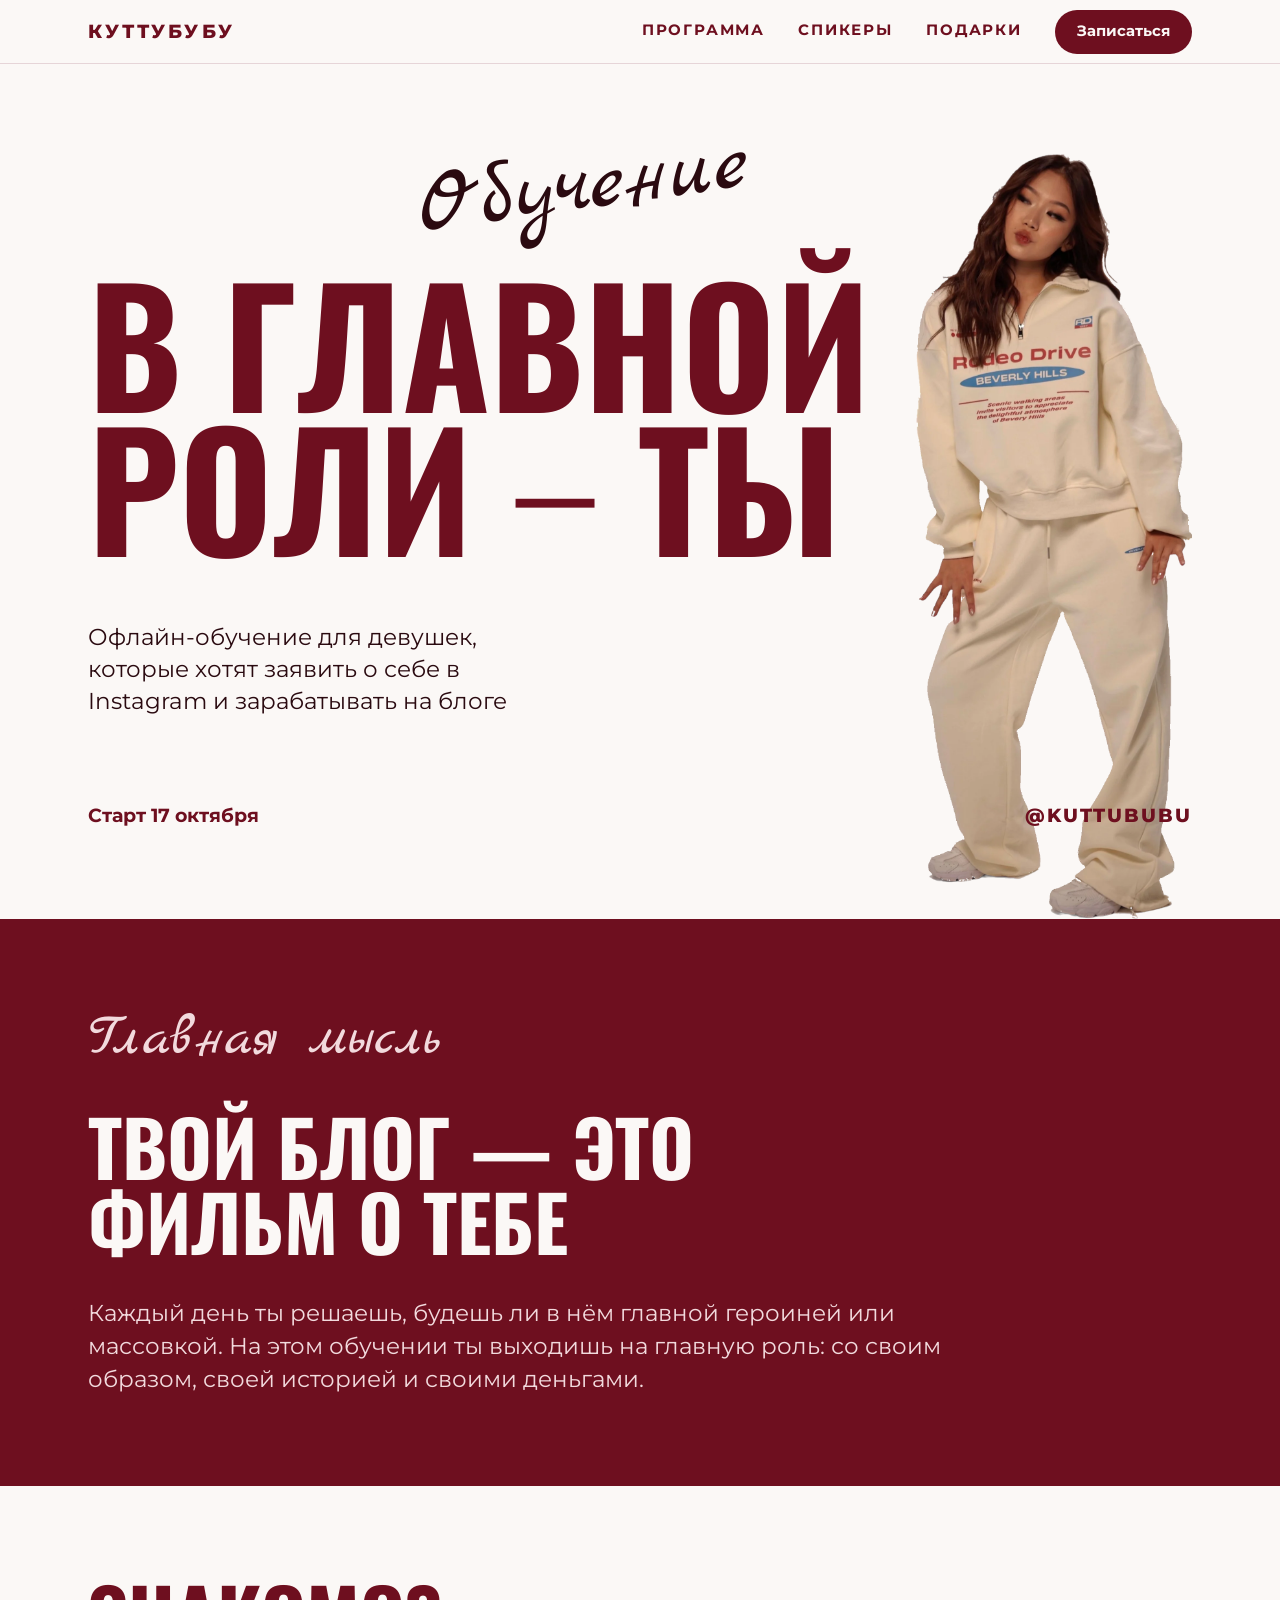
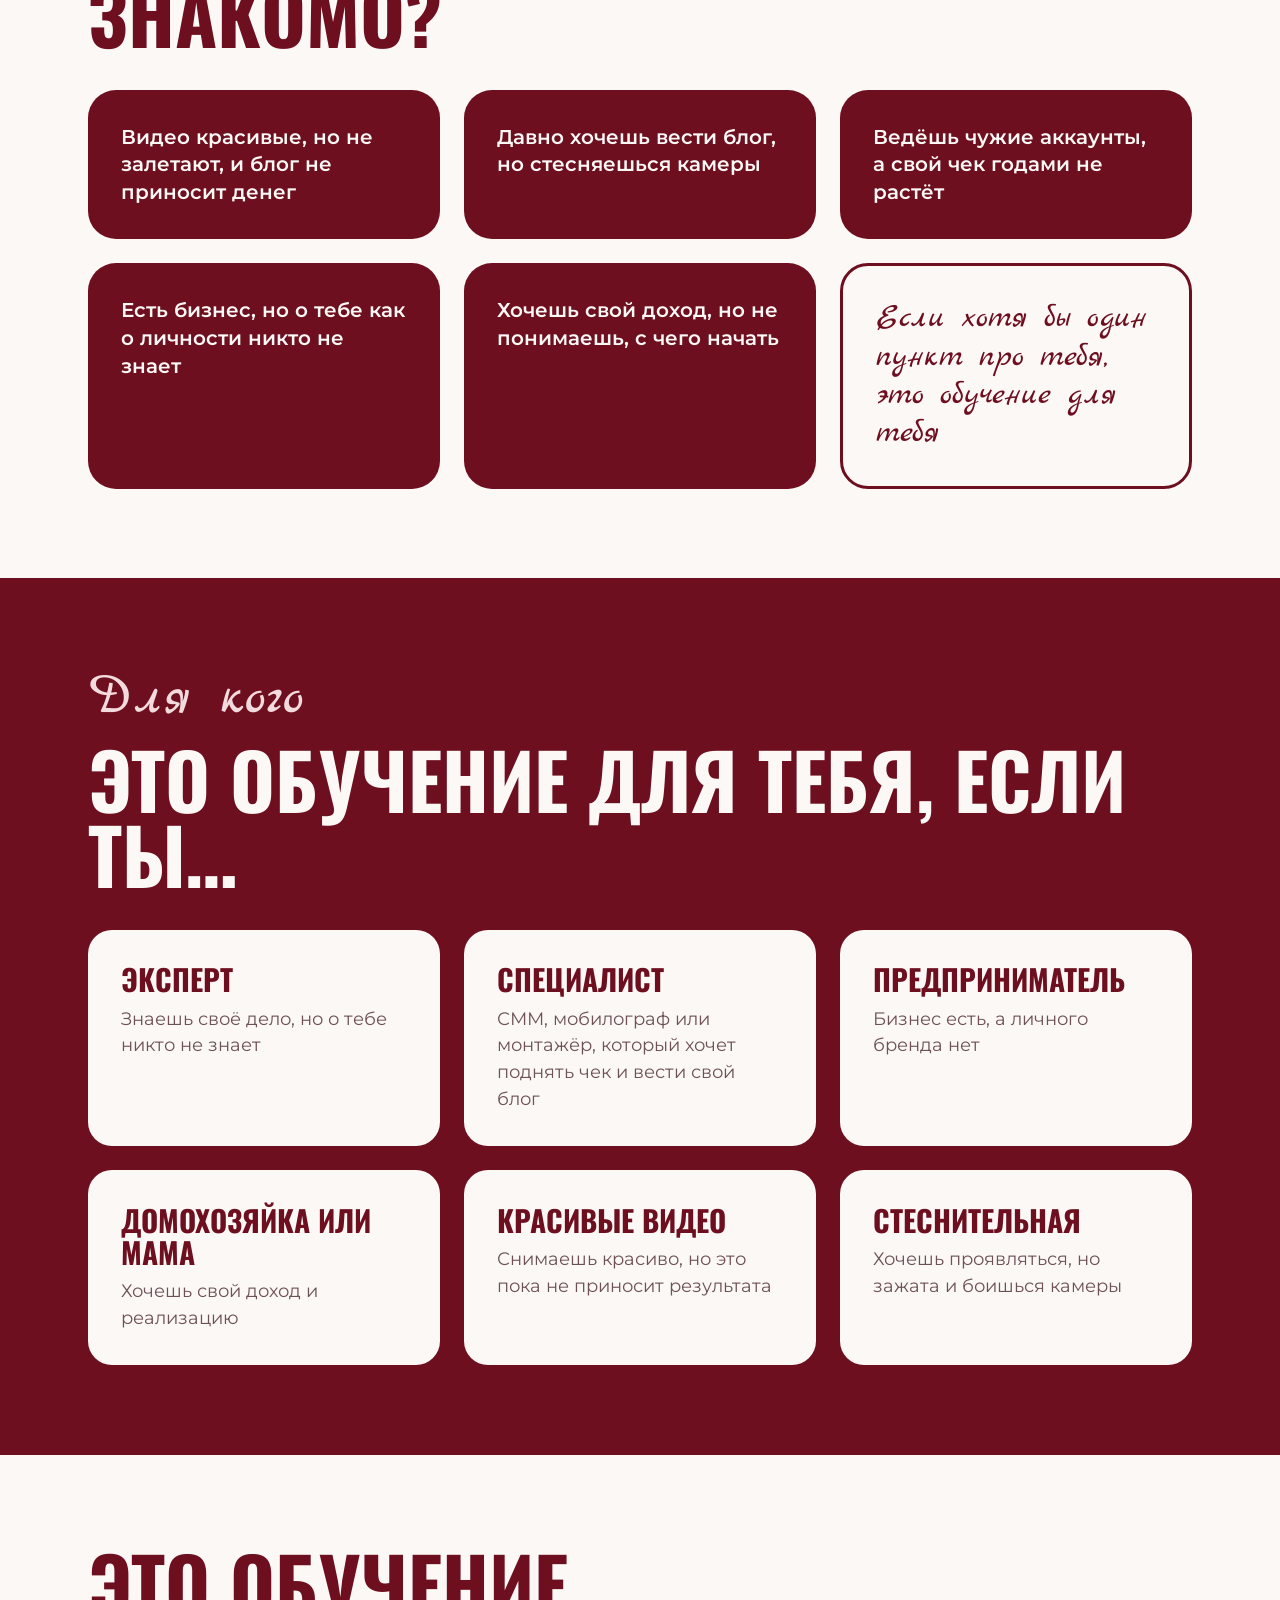
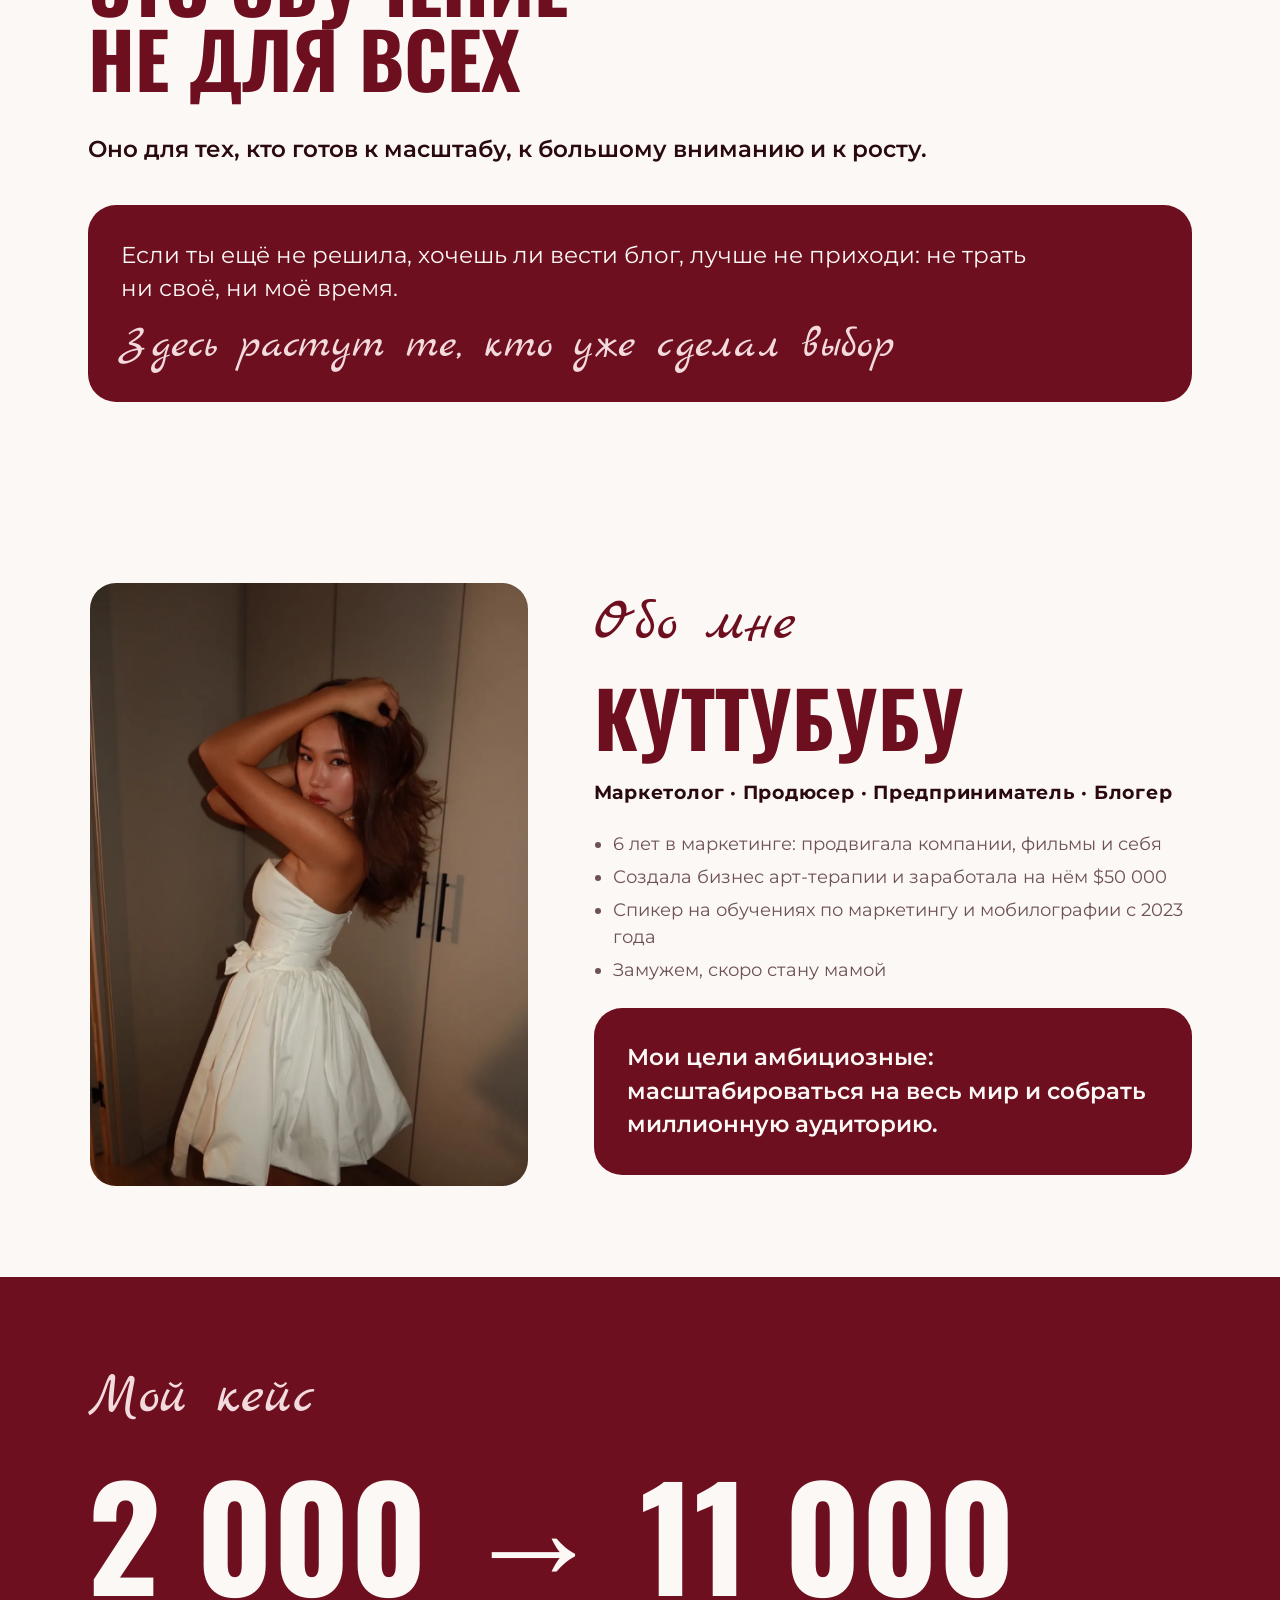
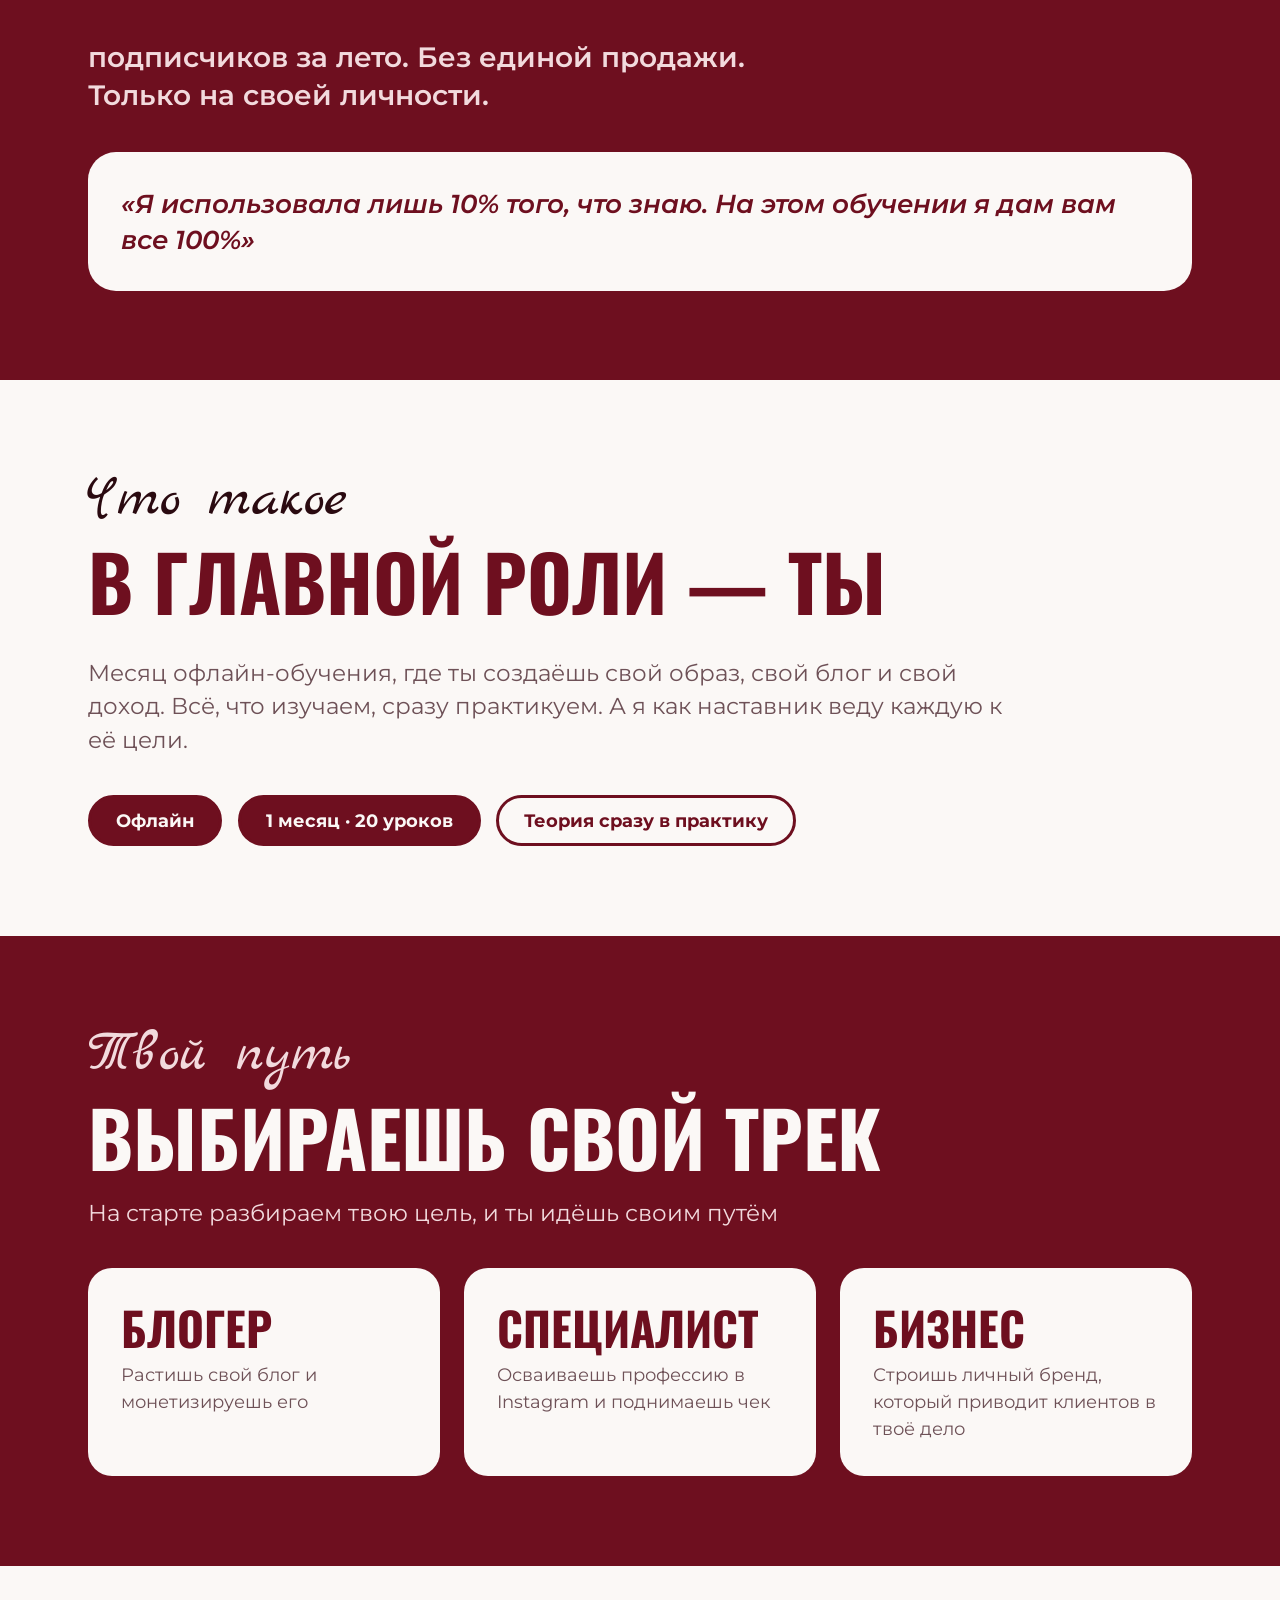
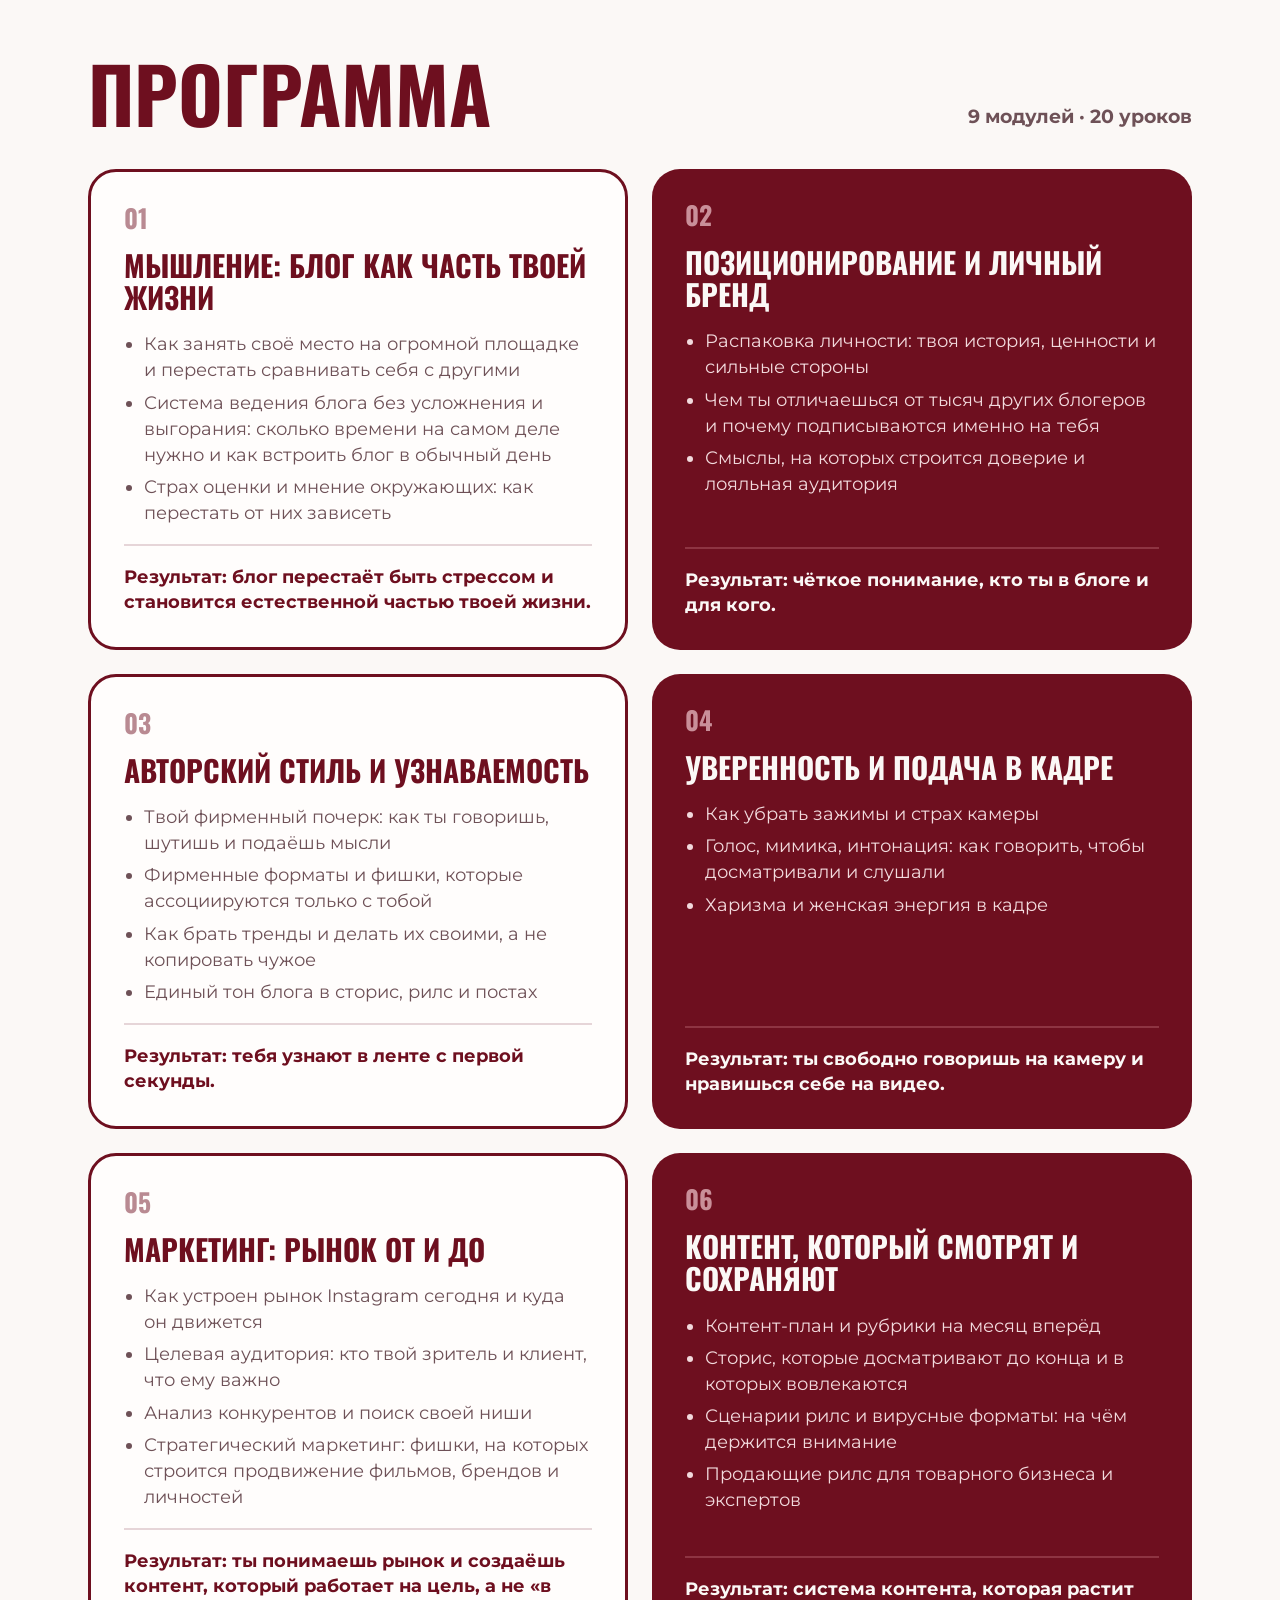
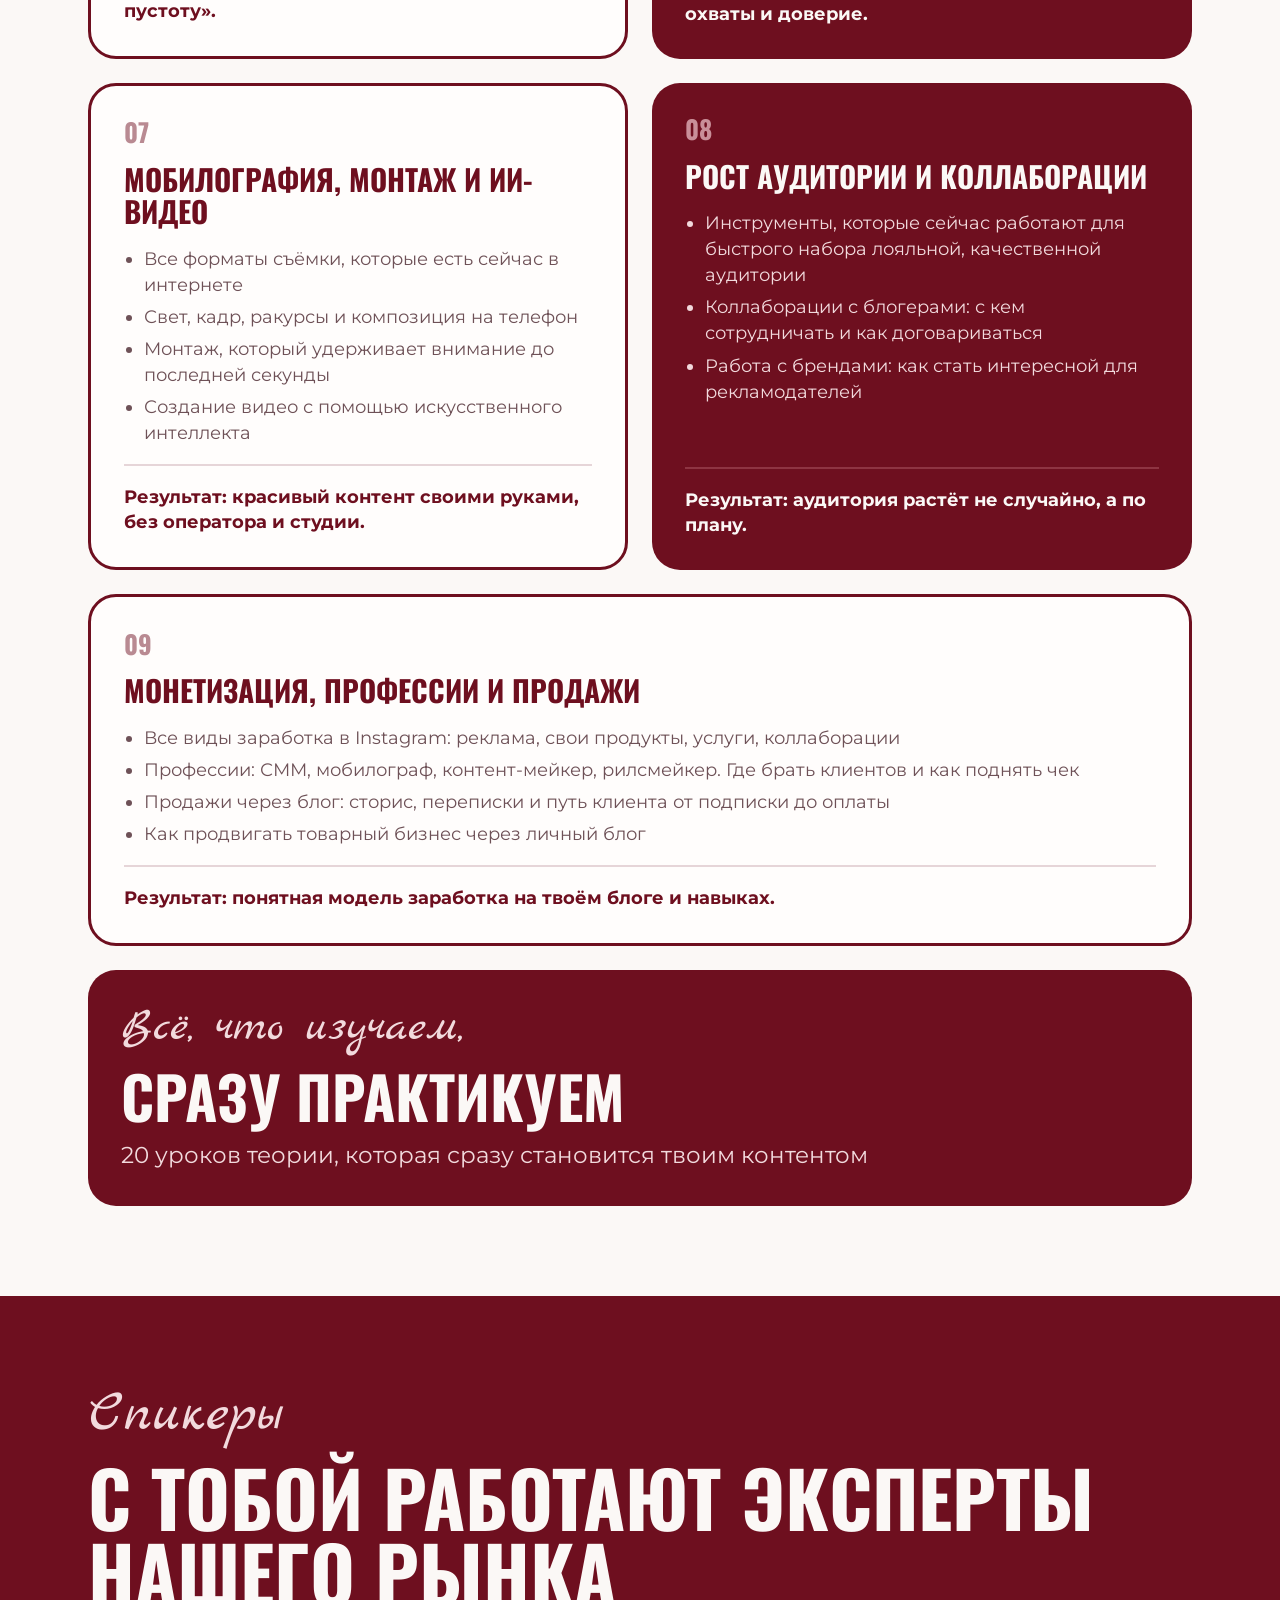
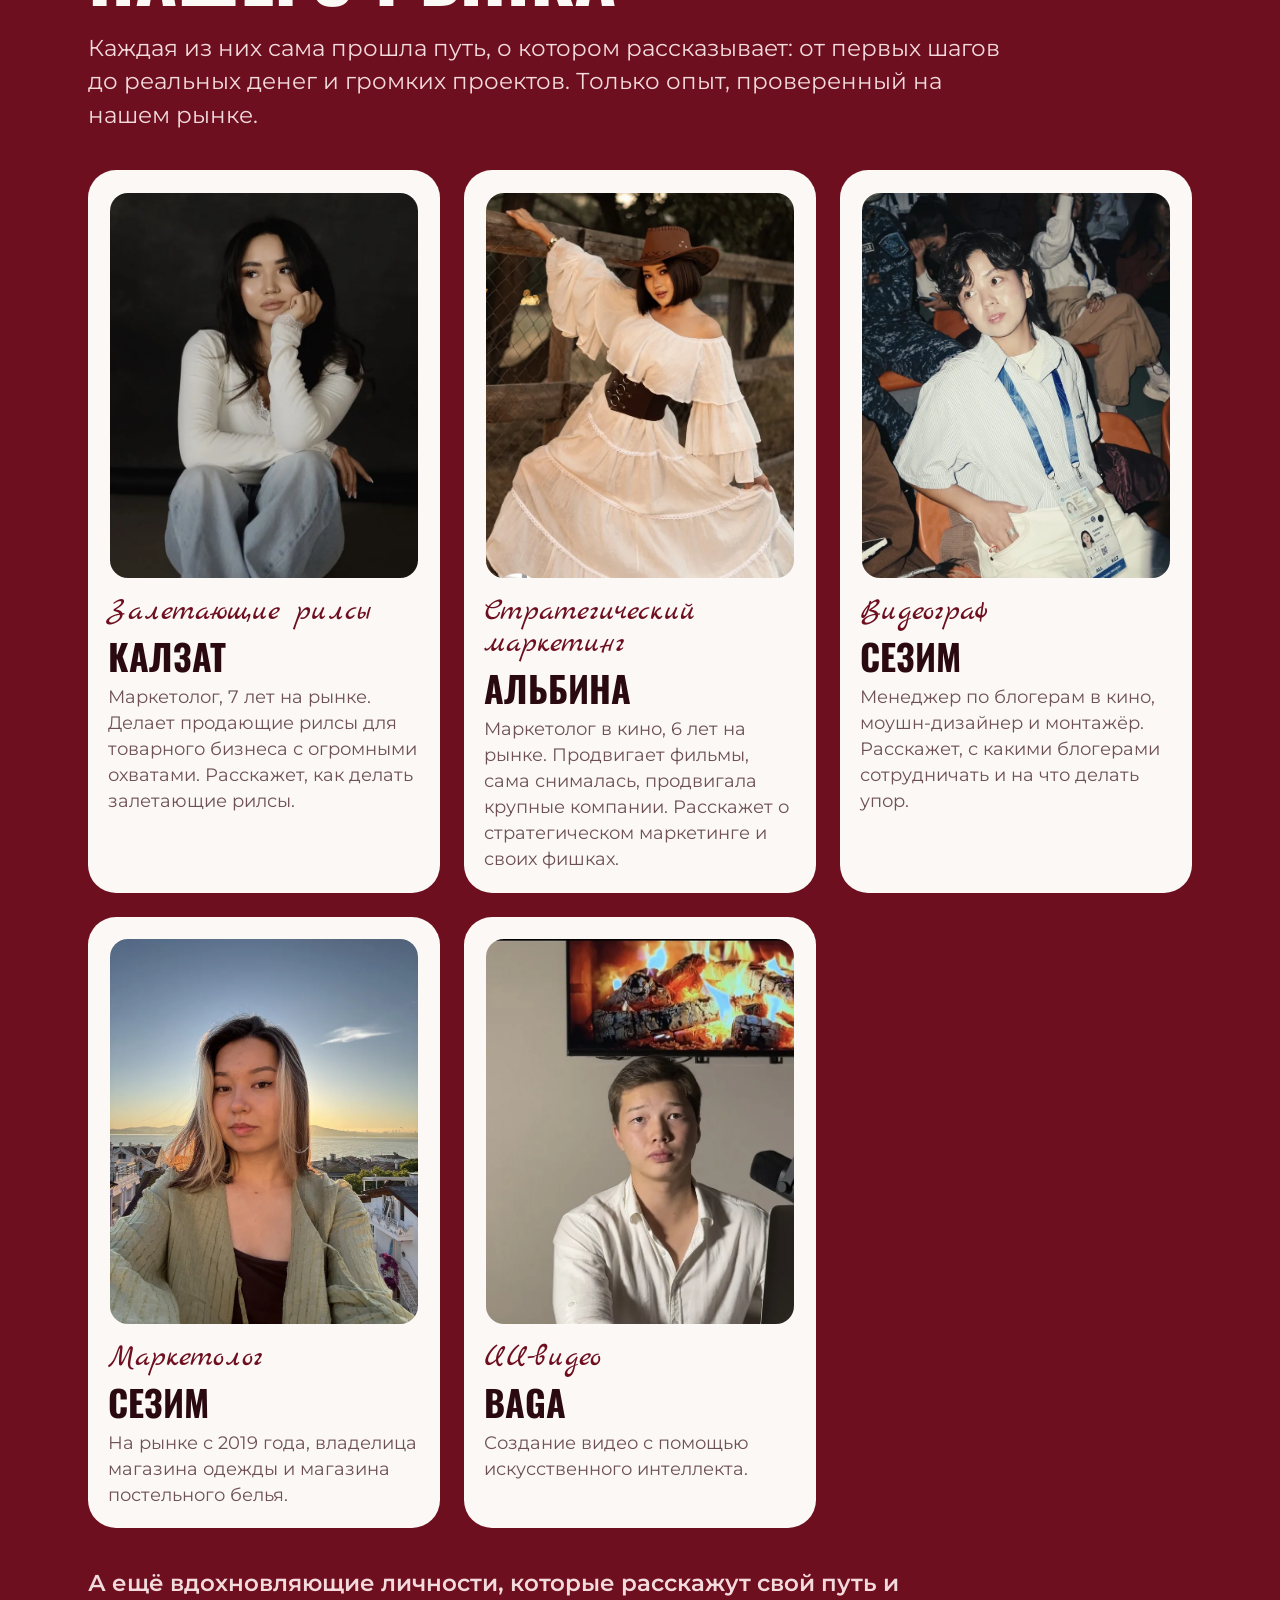
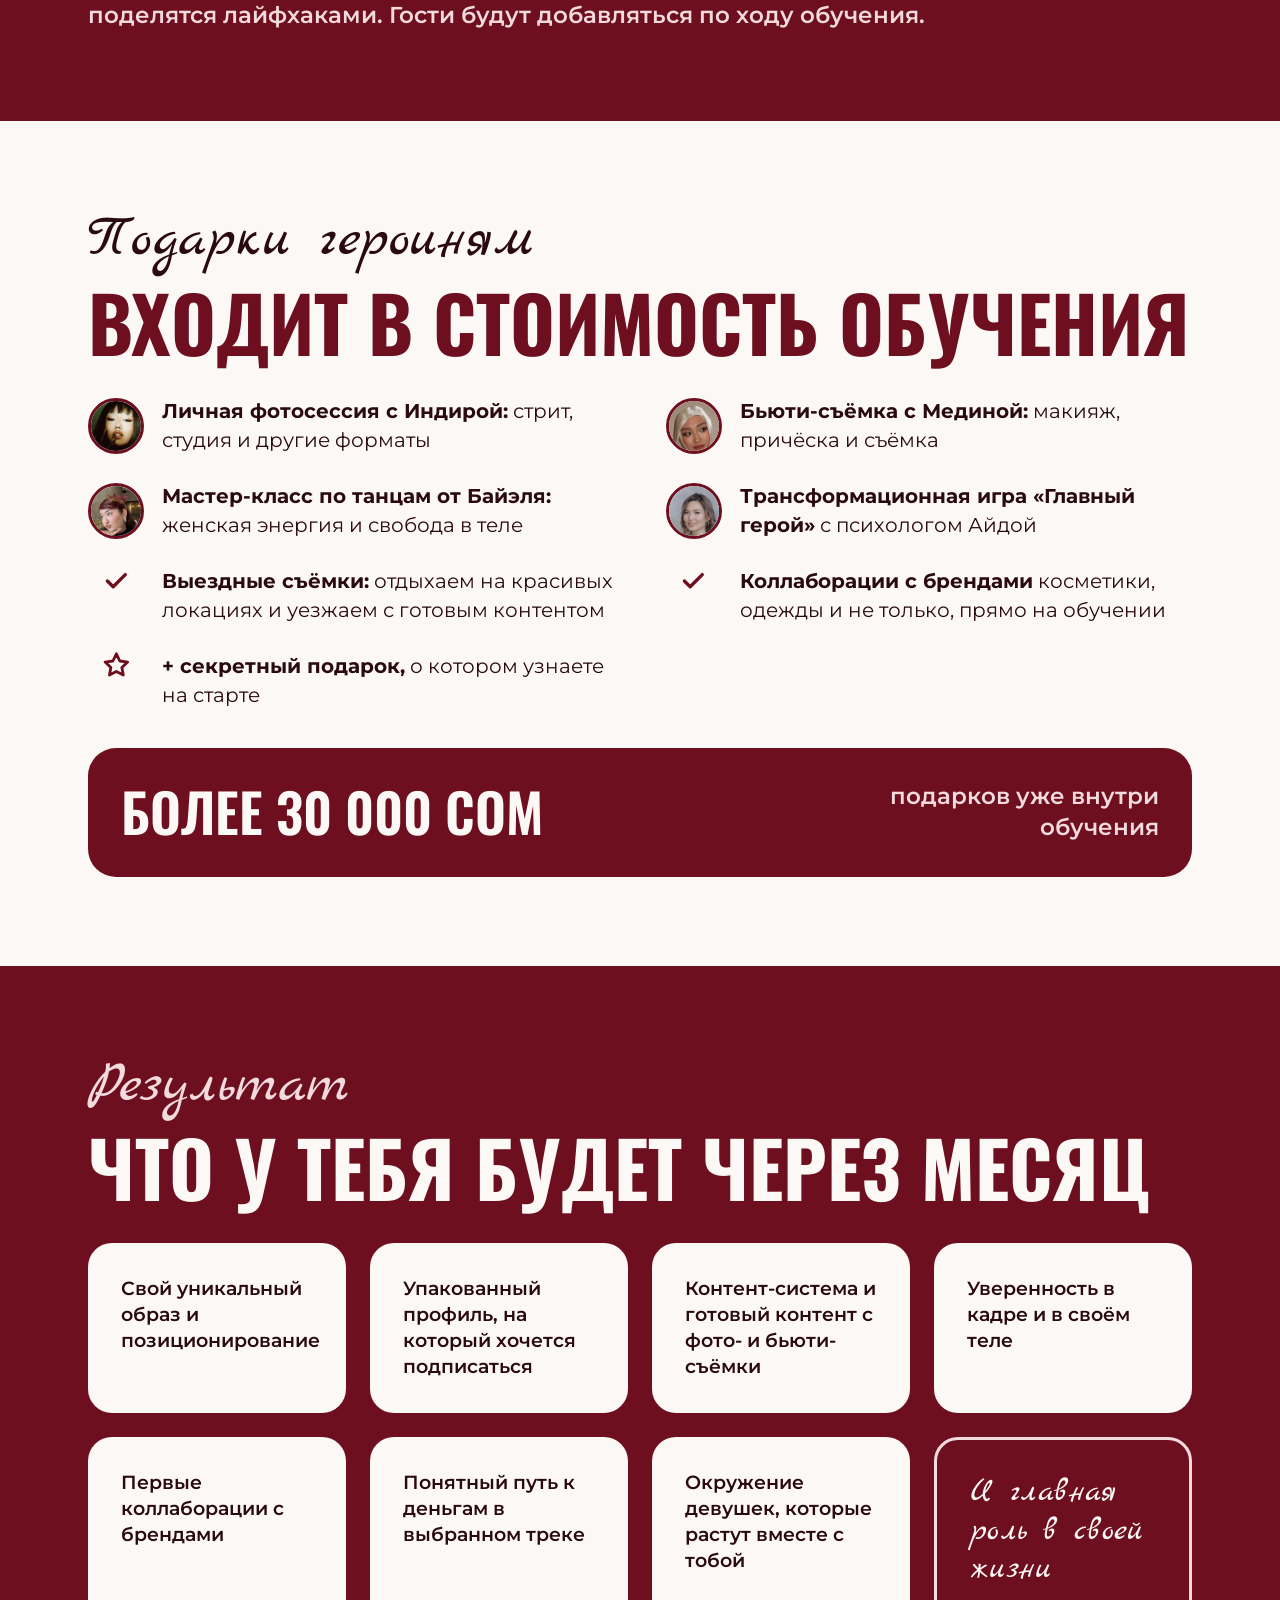
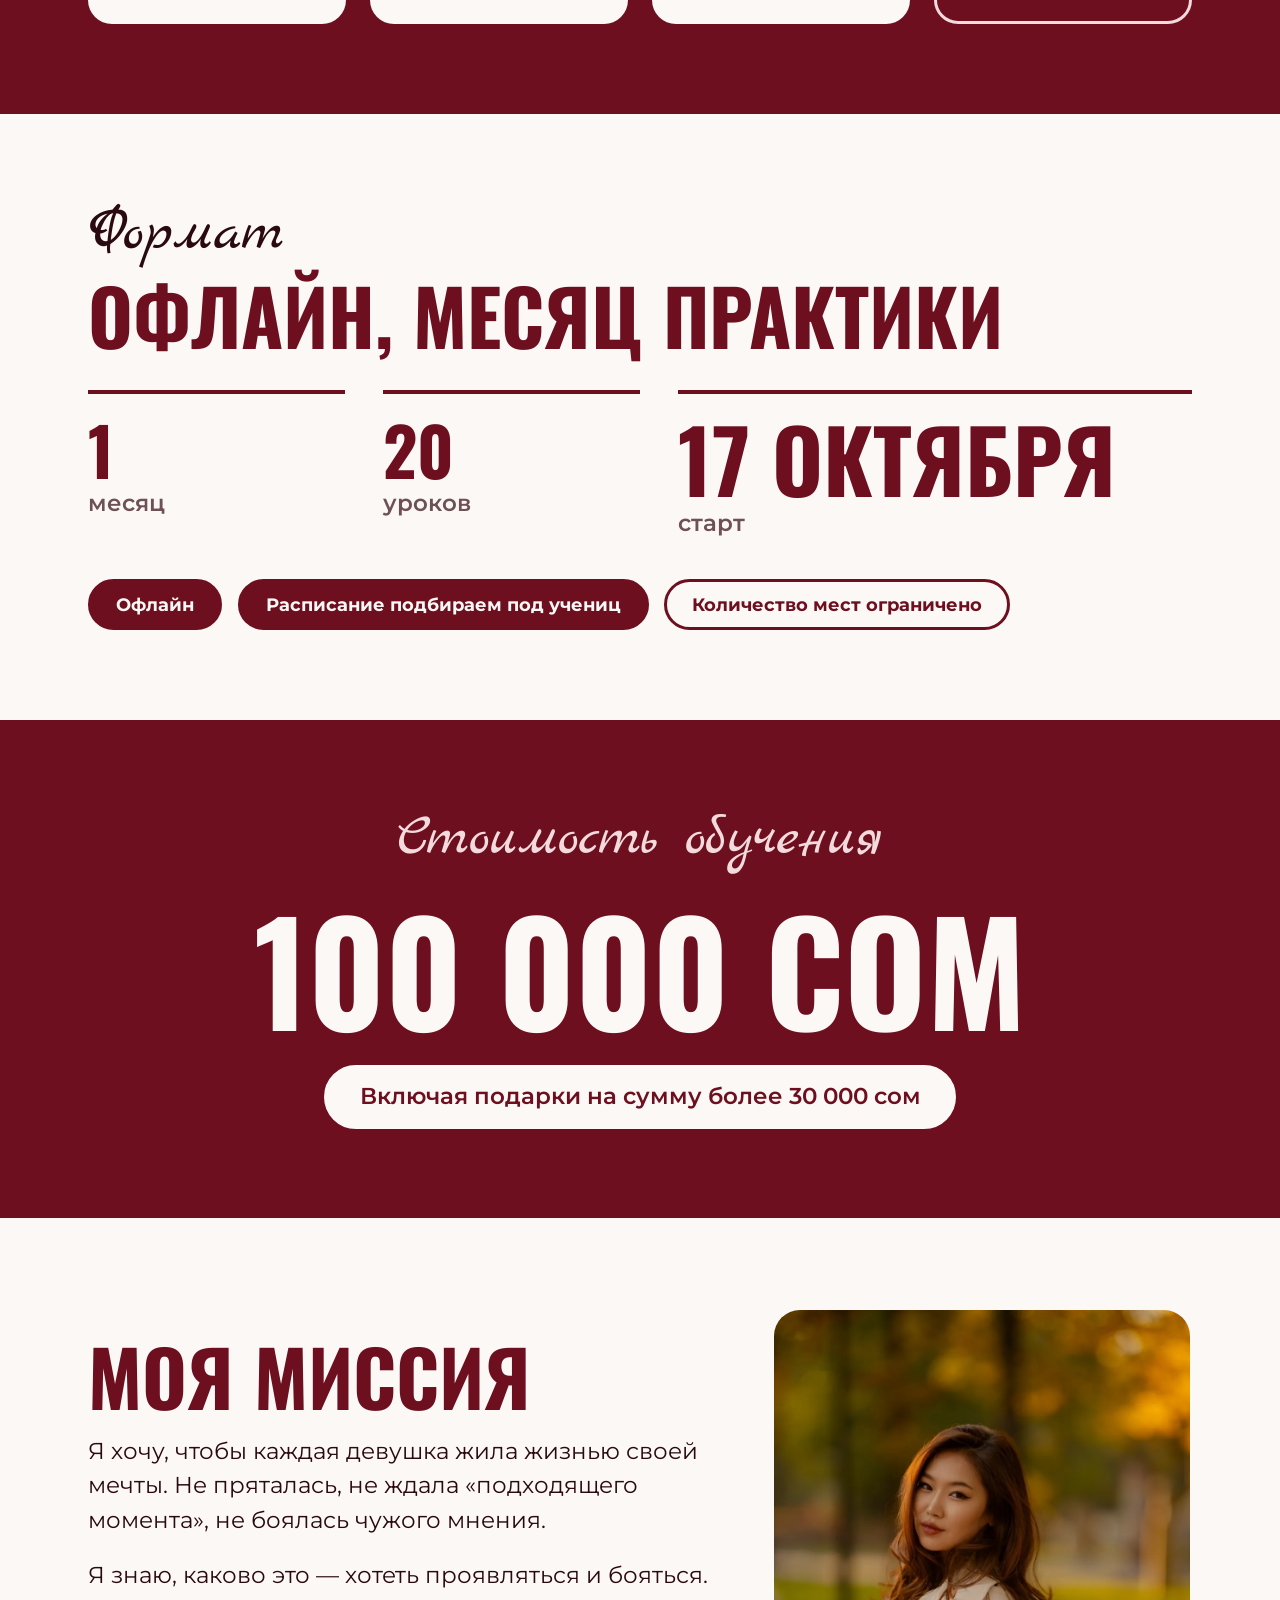
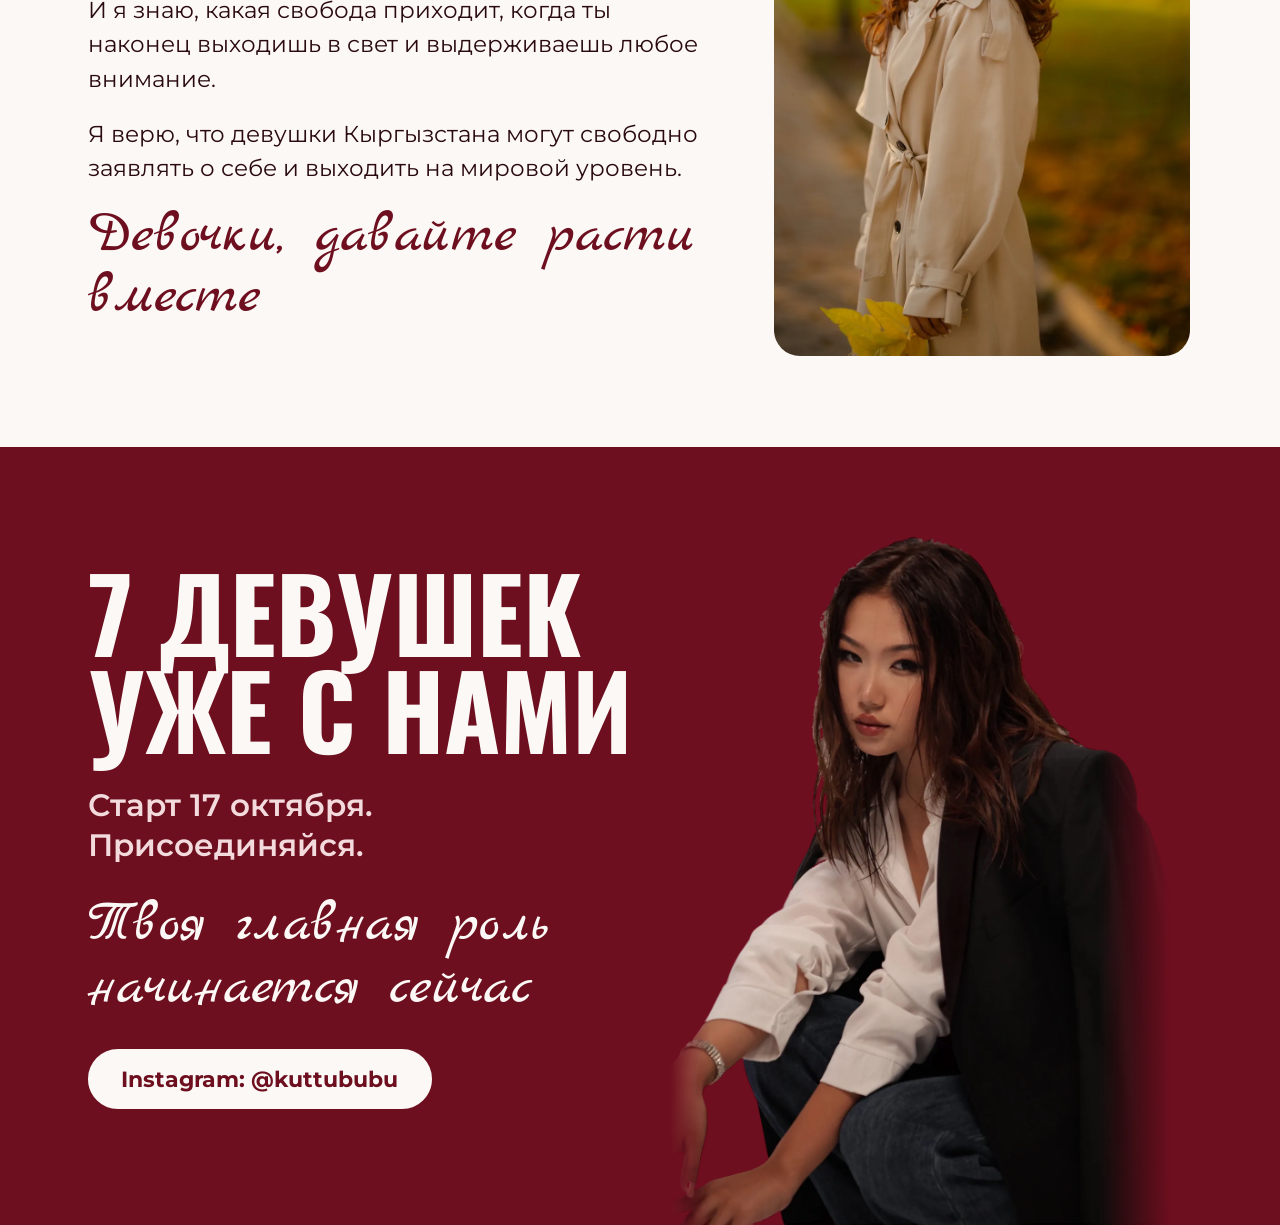
==== index.html @ 0e4fc272 "asd" ====
<!doctype html>
<html lang="ru">
<head>
<meta charset="utf-8">
<meta name="viewport" content="width=device-width, initial-scale=1">
<title>В главной роли — ты · обучение Куттубубу</title>
<meta name="description" content="Офлайн-обучение для девушек, которые хотят заявить о себе в Instagram и зарабатывать на блоге. 1 месяц, 20 уроков, старт 17 октября.">
<meta property="og:type" content="website">
<meta property="og:title" content="В главной роли — ты · обучение Куттубубу">
<meta property="og:description" content="Офлайн-обучение для девушек, которые хотят заявить о себе в Instagram и зарабатывать на блоге.">
<meta property="og:image" content="assets/img/og-cover.jpg">
<meta name="theme-color" content="#6E0F1F">
<link rel="preconnect" href="https://fonts.googleapis.com">
<link rel="preconnect" href="https://fonts.gstatic.com" crossorigin>
<link rel="stylesheet" href="https://fonts.googleapis.com/css2?family=Marck+Script&family=Montserrat:wght@400..800&family=Oswald:wght@700&display=swap">
<style>
:root{
 --bordo:#6E0F1F;
 --ink:#2A0A10;
 --milk:#FBF8F6;
 --card:#FFFDFC;
 --rose:#F2DADD;
 --muted:#6E5157;
 --num:#B98A92;
 --num-dark:#C98F99;
 --line:#E6D5D8;
 --line-dark:#8E3442;
 --ph:#EBDDDF;

 --f-head:'Oswald','Arial Narrow',sans-serif;
 --f-body:'Montserrat',Arial,sans-serif;
 --f-script:'Marck Script','Brush Script MT',cursive;

 --header:64px;
 --pad-x:clamp(20px,5vw,48px);
 --pad-y:clamp(48px,7vw,96px);
 --gap:clamp(14px,2vw,24px);
 --head-gap:clamp(20px,3vw,40px);
 --r:28px;
 --r-sm:24px;

 --fs-body:clamp(16px,1.4vw,20px);
 --fs-lead:clamp(18px,1.8vw,26px);
 --fs-small:clamp(14px,1.1vw,16px);
 --fs-h2:clamp(36px,6vw,96px);
 --fs-h3:clamp(22px,2.3vw,34px);
 --fs-script:clamp(32px,4.5vw,72px);
 --fs-num:clamp(48px,11vw,200px);
}

*,*::before,*::after{box-sizing:border-box;margin:0;padding:0}
html{scroll-behavior:smooth;scroll-padding-top:72px;-webkit-text-size-adjust:100%}
body{background:var(--milk);color:var(--ink);font-family:var(--f-body);font-size:var(--fs-body);line-height:1.5;padding-top:var(--header);overflow-x:hidden}
@supports (overflow:clip){body{overflow-x:clip}}
img{display:block;max-width:100%}
a{color:inherit}
ul{padding-left:1.1em}
li{margin:0 0 .35em}
li:last-child{margin-bottom:0}
h1,h2,h3{font-weight:700}
b{font-weight:700}

:focus-visible{outline:3px solid var(--bordo);outline-offset:3px;border-radius:6px}
.bg-bordo :focus-visible{outline-color:var(--milk)}

/* ---------- Блоки ---------- */
.block{position:relative;width:100%;padding-block:var(--pad-y)}
.bg-milk{background:var(--milk);color:var(--ink)}
.bg-bordo{background:var(--bordo);color:var(--milk)}
.wrap{max-width:1200px;margin:0 auto;padding-inline:var(--pad-x)}

/* ---------- Типографика ---------- */
.h-display{font-family:var(--f-head);font-weight:700;text-transform:uppercase;line-height:.9;font-size:clamp(56px,13vw,200px);color:var(--bordo)}
.h2{font-family:var(--f-head);font-weight:700;text-transform:uppercase;line-height:.98;font-size:var(--fs-h2);overflow-wrap:break-word}
.bg-milk .h2{color:var(--bordo)}
.bg-bordo .h2{color:var(--milk)}
.h3{font-family:var(--f-head);font-weight:700;text-transform:uppercase;line-height:1.1;font-size:var(--fs-h3)}
.script{font-family:var(--f-script);font-weight:400;line-height:1.05;font-size:var(--fs-script)}
.bg-bordo .script{color:var(--rose)}
.bg-milk .script{color:var(--bordo)}
.script--ink{color:var(--ink)!important}
.bg-milk .card--bordo .script{color:var(--rose)}
.num{font-family:var(--f-head);font-weight:700;line-height:.95;font-size:var(--fs-num);white-space:nowrap;text-transform:uppercase}
.lead{font-size:var(--fs-lead);line-height:1.45;max-width:62ch}
.text{max-width:62ch}
.lead--strong{font-weight:600}
.muted{color:var(--muted)}
.bg-bordo .soft{color:var(--rose)}

.head{display:flex;flex-direction:column;gap:clamp(6px,1vw,14px);margin-bottom:var(--head-gap)}
.head .lead{margin-top:clamp(4px,.8vw,10px)}
.head--flush{margin-bottom:0}
.stack{display:flex;flex-direction:column;gap:var(--head-gap)}

/* ---------- Пилюли ---------- */
.pills{display:flex;flex-wrap:wrap;gap:clamp(10px,1.2vw,16px)}
.pill{display:inline-block;max-width:100%;font-weight:700;font-size:clamp(15px,1.4vw,22px);line-height:1.3;padding:.6em 1.4em;border-radius:999px;border:3px solid var(--bordo);background:var(--bordo);color:var(--milk);text-decoration:none}
.pill--outline{background:transparent;color:var(--bordo)}
.pill--light{background:var(--milk);color:var(--bordo);border-color:var(--milk)}

/* ---------- Карточки ---------- */
.card{border-radius:var(--r);padding:clamp(22px,2.6vw,40px)}
.card--line{background:var(--card);border:3px solid var(--bordo);color:var(--ink)}
.card--bordo{background:var(--bordo);color:var(--milk)}
.card--milk{background:var(--milk);color:var(--ink)}
.card--rose-line{border:3px solid var(--rose);color:var(--milk)}

.grid{display:grid;gap:var(--gap)}
.grid-3{grid-template-columns:1fr}
@media (min-width:600px){.grid-3{grid-template-columns:repeat(2,minmax(0,1fr))}}
@media (min-width:1024px){.grid-3{grid-template-columns:repeat(3,minmax(0,1fr))}}

/* ---------- Фото ---------- */
.photo{position:relative;overflow:hidden;border-radius:var(--r);background:var(--ph);border:2px dashed var(--num)}
.photo img{position:absolute;inset:0;width:100%;height:100%;object-fit:cover;opacity:0;transition:opacity .4s ease}
.photo__ph{position:absolute;inset:0;display:flex;align-items:center;justify-content:center;padding:16px;text-align:center;font-size:var(--fs-small);font-weight:600;color:var(--muted)}
.photo.is-loaded{border-color:transparent;background:none}
.photo.is-loaded img{opacity:1}
.photo.is-loaded .photo__ph{display:none}
.photo--on-bordo{background:var(--line-dark);border-color:var(--num-dark)}
.photo--on-bordo .photo__ph{color:var(--rose)}
/* фото без фона: без рамки и подложки после загрузки, фигура целиком */
.photo--cutout{border-radius:var(--r)}
.photo--cutout.is-loaded{border:0;border-radius:0;overflow:visible}
.photo--cutout img{object-fit:contain;object-position:center bottom}

/* ---------- Шапка ---------- */
.site-header{position:fixed;inset:0 0 auto 0;z-index:50;height:var(--header);background:var(--milk);border-bottom:1px solid var(--line)}
.site-header .wrap{height:100%;display:flex;align-items:center;justify-content:space-between;gap:24px}
.logo{font-weight:800;font-size:clamp(16px,1.5vw,20px);letter-spacing:.16em;text-transform:uppercase;color:var(--bordo);text-decoration:none}
.nav{display:flex;align-items:center;gap:clamp(20px,2.6vw,40px)}
.nav__link{display:none;font-weight:700;font-size:15px;letter-spacing:.12em;text-transform:uppercase;color:var(--bordo);text-decoration:none;padding:6px 0;border-bottom:2px solid transparent}
.nav__link:hover{border-bottom-color:var(--bordo)}
.btn{display:inline-flex;align-items:center;justify-content:center;min-height:44px;padding:0 22px;border-radius:999px;background:var(--bordo);color:var(--milk);font-weight:700;font-size:15px;text-decoration:none;transition:background .2s}
.btn:hover{background:var(--ink)}
@media (min-width:900px){.nav__link{display:inline-block}}

/* ---------- 1. Обложка ---------- */
.cover{min-height:calc(100svh - var(--header));display:flex;overflow:hidden}
.cover > .wrap{flex:1;width:100%;display:flex;flex-direction:column;align-items:center;text-align:center;gap:clamp(18px,3vw,32px)}
.cover__title{position:relative;z-index:2}
.cover__dash{font-size:.5em;vertical-align:.38em}
.cover__script{color:var(--ink)!important;font-size:clamp(40px,7vw,140px);line-height:1}
.cover__photo{position:relative;z-index:3;width:70vw;max-width:460px;aspect-ratio:600/930;margin-top:-40px}
.cover__photo:not(.is-loaded){z-index:1}
.cover__lead{font-size:var(--fs-lead);line-height:1.4;max-width:34ch;color:var(--ink);position:relative;z-index:4}
.cover__foot{display:flex;flex-direction:column;align-items:center;gap:6px;font-weight:700;font-size:clamp(16px,1.5vw,22px);color:var(--bordo);position:relative;z-index:4}
.cover__foot span:last-child{font-weight:800;letter-spacing:.1em}
@media (min-width:1024px){
 .cover > .wrap{align-items:stretch;text-align:left;justify-content:space-between;position:relative}
 .cover__title{font-size:clamp(56px,13vw,160px)}
 .cover__main{position:relative;margin-top:auto;padding-top:clamp(60px,9vw,140px)}
 .cover__script{position:absolute;z-index:4;left:30%;top:clamp(0px,1vw,20px);transform:rotate(-8deg);transform-origin:left center;white-space:nowrap}
 .cover__photo{position:absolute;margin:0;right:var(--pad-x);top:0;bottom:calc(-1 * var(--pad-y));width:40%;max-width:none;aspect-ratio:auto;border-bottom-left-radius:0;border-bottom-right-radius:0}
 .cover__photo img{object-position:right bottom}
 .cover__lead{margin-top:clamp(24px,2.5vw,40px);max-width:30ch}
 .cover__foot{flex-direction:row;justify-content:space-between;margin-top:clamp(32px,4vw,64px)}
}

/* ---------- 3. Знакомо? ---------- */
.pain{display:flex;align-items:flex-start;font-weight:600;font-size:clamp(17px,1.6vw,24px);line-height:1.35}
.pain--note{align-items:center;font-family:var(--f-script);font-weight:400;font-size:clamp(28px,2.6vw,40px);line-height:1.15;color:var(--bordo);background:var(--milk)}

/* ---------- 4. Для кого / треки ---------- */
.who{display:flex;flex-direction:column;gap:10px;border-radius:var(--r-sm)}
.who .h3{color:var(--bordo);overflow-wrap:anywhere;hyphens:auto}
.who p{color:var(--muted)}
.tracks{display:grid;gap:var(--gap);grid-template-columns:1fr}
@media (min-width:900px){.tracks{grid-template-columns:repeat(3,minmax(0,1fr))}}
.track .h3{font-size:clamp(30px,3.6vw,56px)}

/* ---------- 5. Не для всех ---------- */
.callout{display:flex;flex-direction:column;gap:clamp(10px,1.4vw,18px)}
.callout .script{font-size:clamp(28px,3.4vw,52px)}

/* ---------- 6. Обо мне ---------- */
.about{display:grid;gap:clamp(28px,5vw,72px);align-items:center}
.about__photo{width:100%;max-width:420px;margin-inline:auto;aspect-ratio:600/824}
.about__photo img{object-position:center 30%}
.about__body{display:flex;flex-direction:column;gap:clamp(16px,2vw,24px)}
.roles{font-weight:700;letter-spacing:.04em;font-size:clamp(16px,1.5vw,22px)}
.roles span{white-space:nowrap}
.about__list{color:var(--muted);font-size:var(--fs-body)}
@media (min-width:900px){
 .about{grid-template-columns:40% 1fr}
 .about__photo{max-width:none}
}

/* ---------- 7. Кейс ---------- */
.case__num{font-size:clamp(48px,11vw,160px)}
.case__num span{display:block}
@media (min-width:768px){.case__num span{display:inline}}
.case__sub{font-size:clamp(18px,2.2vw,32px);font-weight:600;line-height:1.35;max-width:40ch}
.quote{font-style:italic;font-weight:600;font-size:clamp(18px,2vw,30px);line-height:1.4;color:var(--bordo);max-width:none}

/* ---------- 10. Программа ---------- */
.program-head{display:flex;flex-wrap:wrap;align-items:flex-end;justify-content:space-between;gap:8px 24px;margin-bottom:var(--head-gap)}
.program-meta{font-weight:700;color:var(--muted);font-size:clamp(16px,1.5vw,22px)}
.modules{display:grid;gap:var(--gap);grid-template-columns:1fr}
@media (min-width:1024px){
 .modules{grid-template-columns:repeat(2,minmax(0,1fr))}
 .module--wide,.practice{grid-column:1 / -1}
}
.module{display:flex;flex-direction:column;gap:clamp(12px,1.4vw,20px)}
.module__n{font-family:var(--f-head);font-weight:700;font-size:clamp(22px,2vw,32px);line-height:1}
.module ul{font-size:var(--fs-body);line-height:1.45}
.module__res{margin-top:auto;padding-top:clamp(14px,1.4vw,20px);font-weight:700;line-height:1.4}
.module.card--line .module__n{color:var(--num)}
.module.card--line .h3{color:var(--bordo)}
.module.card--line ul{color:var(--muted)}
.module.card--line .module__res{color:var(--bordo);border-top:2px solid var(--line)}
.module.card--bordo .module__n{color:var(--num-dark)}
.module.card--bordo ul{color:var(--rose)}
.module.card--bordo .module__res{color:var(--milk);border-top:2px solid var(--line-dark)}
.practice{display:flex;flex-direction:column;justify-content:center;gap:clamp(8px,1vw,16px)}
.practice .script{color:var(--rose);font-size:clamp(30px,3.6vw,60px)}
.practice .h3{font-size:clamp(34px,4.6vw,72px);line-height:1.05}
.practice p:last-child{color:var(--rose)}

/* ---------- 11. Спикеры ---------- */
.speakers{display:flex;gap:var(--gap);overflow-x:auto;scroll-snap-type:x mandatory;-webkit-overflow-scrolling:touch;padding-bottom:12px;margin-inline:calc(-1 * var(--pad-x));padding-inline:var(--pad-x);scroll-padding-inline:var(--pad-x);scrollbar-width:thin;scrollbar-color:var(--num-dark) transparent}
.speaker{flex:0 0 78vw;scroll-snap-align:start;display:flex;flex-direction:column;gap:10px;padding:clamp(16px,1.6vw,24px);border-radius:var(--r)}
.speaker .photo{width:100%;aspect-ratio:4/5;border-radius:20px;margin-bottom:6px}
.photo--baga img{object-position:30% center}
.speaker .script{font-size:clamp(26px,2.4vw,38px);color:var(--bordo)!important}
.speaker .h3{font-size:clamp(28px,2.8vw,44px);line-height:1}
.speaker p:last-child{color:var(--muted);line-height:1.45}
.speakers-note{margin-top:var(--head-gap);font-weight:600;font-size:var(--fs-lead);line-height:1.4;max-width:62ch}
@media (min-width:600px){
 .speakers{display:grid;grid-template-columns:repeat(2,minmax(0,1fr));overflow:visible;margin-inline:0;padding:0}
}
@media (min-width:1100px){.speakers{grid-template-columns:repeat(3,minmax(0,1fr))}}

/* ---------- 12. Подарки ---------- */
.gifts{list-style:none;padding:0;display:grid;gap:clamp(14px,1.6vw,22px) clamp(24px,4vw,56px);grid-template-columns:1fr}
@media (min-width:900px){.gifts{grid-template-columns:repeat(2,minmax(0,1fr))}}
.gift{display:flex;gap:clamp(12px,1.4vw,20px);align-items:flex-start;font-size:clamp(16px,1.6vw,24px);line-height:1.4}
.gift svg{flex:none;width:clamp(28px,2.4vw,40px);height:auto;margin-top:-.1em;margin-inline:calc((clamp(52px,4.4vw,64px) - clamp(28px,2.4vw,40px)) / 2)}
.gift--person{align-items:center}
.gift__ava{flex:none;width:clamp(52px,4.4vw,64px);height:clamp(52px,4.4vw,64px);border-radius:50%;object-fit:cover;border:3px solid var(--bordo);background:var(--ph)}
.total{margin-top:var(--head-gap);display:flex;flex-direction:column;align-items:center;text-align:center;gap:8px}
.total .h3{font-size:clamp(32px,4.2vw,64px);line-height:1;color:var(--milk)}
.total p{font-weight:600;color:var(--rose);font-size:var(--fs-lead);line-height:1.35}
@media (min-width:768px){
 .total{flex-direction:row;justify-content:space-between;text-align:right;gap:24px}
 .total p{max-width:22ch}
}

/* ---------- 13. Результат ---------- */
.results{display:grid;gap:var(--gap);grid-template-columns:1fr}
@media (min-width:600px){.results{grid-template-columns:repeat(2,minmax(0,1fr))}}
@media (min-width:1024px){.results{grid-template-columns:repeat(4,minmax(0,1fr))}}
.result{font-weight:600;font-size:clamp(17px,1.5vw,22px);line-height:1.35;border-radius:var(--r-sm)}
.result--note{display:flex;align-items:center;font-family:var(--f-script);font-weight:400;font-size:clamp(28px,2.6vw,40px);line-height:1.15;border-radius:var(--r-sm)}

/* ---------- 14. Формат ---------- */
.stats{display:grid;gap:clamp(20px,3vw,48px);grid-template-columns:1fr;margin-bottom:var(--head-gap)}
@media (min-width:900px){.stats{grid-template-columns:1fr 1fr 2fr}}
.stat{border-top:4px solid var(--bordo);padding-top:clamp(16px,1.8vw,28px);container-type:inline-size}
.stat .num{color:var(--bordo);font-size:min(var(--fs-num),26cqi)}
.stat--wide .num{font-size:min(var(--fs-num),17cqi)}
.stat p:last-child{font-weight:600;color:var(--muted);font-size:var(--fs-lead);margin-top:6px}

/* ---------- 15. Стоимость ---------- */
.price{display:flex;flex-direction:column;align-items:center;text-align:center;gap:clamp(16px,2.4vw,32px)}
.price .num{color:var(--milk)}
.price .pill{white-space:normal;font-weight:600;font-size:clamp(16px,1.8vw,28px)}

/* ---------- 16. Миссия ---------- */
.mission{display:grid;gap:clamp(28px,5vw,72px);align-items:center}
.mission__photo{width:100%;max-width:420px;margin-inline:auto;aspect-ratio:532/824}
.mission__photo img{object-position:center 30%}
.mission__body{display:flex;flex-direction:column;gap:clamp(14px,1.6vw,24px)}
.mission__body p:not(.script){font-size:var(--fs-lead);line-height:1.5;max-width:52ch}
@media (min-width:1024px){
 .mission{grid-template-columns:1fr 38%}
 .mission__body{order:-1}
 .mission__photo{max-width:none}
}

/* ---------- 17. Финал ---------- */
.final{display:grid;gap:clamp(28px,5vw,48px);align-items:center}
.final__body{display:flex;flex-direction:column;gap:clamp(16px,2.2vw,32px);align-items:flex-start}
.final__title{font-size:clamp(48px,8vw,120px);line-height:.95}
.final__sub{font-weight:600;font-size:clamp(20px,2.4vw,40px);line-height:1.3;color:var(--rose)}
.final__script{font-family:var(--f-script);font-size:clamp(36px,4.5vw,80px);line-height:1.1;color:var(--milk)}
.final{align-items:end}
.final__body{align-self:center}
.final__photo{width:80vw;max-width:480px;margin-inline:auto;aspect-ratio:1717/2363}
.final__photo.is-loaded{margin-bottom:calc(-1 * var(--pad-y))}
.final__photo.is-loaded img{-webkit-mask-image:linear-gradient(to right,transparent 0,#000 8%,#000 86%,transparent 100%);mask-image:linear-gradient(to right,transparent 0,#000 8%,#000 86%,transparent 100%)}
#final{overflow:hidden}
.final .pill{width:100%;text-align:center;font-size:clamp(17px,1.7vw,28px)}
@media (min-width:600px){.final .pill{width:auto}}
@media (min-width:1024px){
 .final{grid-template-columns:min-content minmax(0,500px);justify-content:start;column-gap:clamp(16px,3vw,48px)}
 .final__title{white-space:nowrap}
 .final__photo{width:100%;max-width:none;justify-self:start}
}

/* ---------- Появление ---------- */
.js .reveal{opacity:0;transform:translateY(16px);transition:opacity .6s ease,transform .6s ease}
.js .reveal.is-visible{opacity:1;transform:none}
@media (prefers-reduced-motion:reduce){
 html{scroll-behavior:auto}
 .js .reveal{opacity:1;transform:none;transition:none}
 .photo img{transition:none}
}

/* ---------- Печать ---------- */
@media print{
 *{-webkit-print-color-adjust:exact;print-color-adjust:exact}
 body{padding-top:0}
 .site-header{display:none}
 .block{break-before:page;page-break-before:always;break-inside:avoid-page}
 .block:first-of-type{break-before:auto;page-break-before:auto}
 .cover{min-height:auto}
 .js .reveal{opacity:1;transform:none}
 .speakers{display:grid;grid-template-columns:repeat(3,1fr);overflow:visible;margin:0;padding:0}
}
</style>
</head>
<body>

<header class="site-header">
 <div class="wrap">
  <a class="logo" href="#cover">Куттубубу</a>
  <nav class="nav" aria-label="Разделы">
   <a class="nav__link" href="#program">Программа</a>
   <a class="nav__link" href="#speakers">Спикеры</a>
   <a class="nav__link" href="#gifts">Подарки</a>
   <a class="btn" href="https://instagram.com/kuttububu" target="_blank" rel="noopener">Записаться</a>
  </nav>
 </div>
</header>

<main>

<!-- 1. Обложка -->
<section class="block bg-milk cover" id="cover">
 <div class="wrap">
  <div class="cover__main">
   <p class="script cover__script" aria-hidden="true">Обучение</p>
   <h1 class="h-display cover__title">В главной<br>роли <span class="cover__dash">—</span> ты</h1>
  </div>
  <figure class="photo photo--cutout cover__photo">
   <img src="assets/img/kuttububu-hero.webp" alt="Куттубубу" fetchpriority="high">
   <span class="photo__ph">[Фото Куттубубу без фона]</span>
  </figure>
  <p class="cover__lead">Офлайн-обучение для девушек, которые хотят заявить о себе в Instagram и зарабатывать на блоге</p>
  <div class="cover__foot">
   <span>Старт 17 октября</span>
   <span>@KUTTUBUBU</span>
  </div>
 </div>
</section>

<!-- 2. Главная мысль -->
<section class="block bg-bordo reveal" id="idea">
 <div class="wrap stack">
  <p class="script">Главная мысль</p>
  <h2 class="h2">Твой блог — это<br>фильм о тебе</h2>
  <p class="lead soft">Каждый день ты решаешь, будешь ли в нём главной героиней или массовкой. На этом обучении ты выходишь на главную роль: со своим образом, своей историей и своими деньгами.</p>
 </div>
</section>

<!-- 3. Знакомо? -->
<section class="block bg-milk reveal" id="pains">
 <div class="wrap">
  <div class="head"><h2 class="h2">Знакомо?</h2></div>
  <div class="grid grid-3">
   <div class="card card--bordo pain"><p>Видео красивые, но не залетают, и блог не приносит денег</p></div>
   <div class="card card--bordo pain"><p>Давно хочешь вести блог, но стесняешься камеры</p></div>
   <div class="card card--bordo pain"><p>Ведёшь чужие аккаунты, а свой чек годами не растёт</p></div>
   <div class="card card--bordo pain"><p>Есть бизнес, но о тебе как о личности никто не знает</p></div>
   <div class="card card--bordo pain"><p>Хочешь свой доход, но не понимаешь, с чего начать</p></div>
   <div class="card card--line pain pain--note"><p>Если хотя бы один пункт про тебя, это обучение для тебя</p></div>
  </div>
 </div>
</section>

<!-- 4. Для кого -->
<section class="block bg-bordo reveal" id="for-whom">
 <div class="wrap">
  <div class="head">
   <p class="script">Для кого</p>
   <h2 class="h2">Это обучение для тебя, если ты…</h2>
  </div>
  <div class="grid grid-3">
   <div class="card card--milk who"><h3 class="h3">Эксперт</h3><p>Знаешь своё дело, но о тебе никто не знает</p></div>
   <div class="card card--milk who"><h3 class="h3">Специалист</h3><p>СММ, мобилограф или монтажёр, который хочет поднять чек и вести свой блог</p></div>
   <div class="card card--milk who"><h3 class="h3">Предприниматель</h3><p>Бизнес есть, а личного бренда нет</p></div>
   <div class="card card--milk who"><h3 class="h3">Домохозяйка или мама</h3><p>Хочешь свой доход и реализацию</p></div>
   <div class="card card--milk who"><h3 class="h3">Красивые видео</h3><p>Снимаешь красиво, но это пока не приносит результата</p></div>
   <div class="card card--milk who"><h3 class="h3">Стеснительная</h3><p>Хочешь проявляться, но зажата и боишься камеры</p></div>
  </div>
 </div>
</section>

<!-- 5. Не для всех -->
<section class="block bg-milk reveal" id="not-for-all">
 <div class="wrap stack">
  <h2 class="h2">Это обучение<br>не для всех</h2>
  <p class="lead lead--strong">Оно для тех, кто готов к масштабу, к большому вниманию и к росту.</p>
  <div class="card card--bordo callout">
   <p class="lead">Если ты ещё не решила, хочешь ли вести блог, лучше не приходи: не трать ни своё, ни моё время.</p>
   <p class="script">Здесь растут те, кто уже сделал выбор</p>
  </div>
 </div>
</section>

<!-- 6. Обо мне -->
<section class="block bg-milk reveal" id="about">
 <div class="wrap about">
  <figure class="photo about__photo">
   <img src="assets/img/kuttububu-about.webp" alt="Куттубубу" loading="lazy">
   <span class="photo__ph">[Фото Куттубубу]</span>
  </figure>
  <div class="about__body">
   <p class="script">Обо мне</p>
   <h2 class="h2">Куттубубу</h2>
   <p class="roles"><span>Маркетолог ·</span> <span>Продюсер ·</span> <span>Предприниматель ·</span> <span>Блогер</span></p>
   <ul class="about__list">
    <li>6 лет в маркетинге: продвигала компании, фильмы и себя</li>
    <li>Создала бизнес арт-терапии и заработала на нём $50 000</li>
    <li>Спикер на обучениях по маркетингу и мобилографии с 2023 года</li>
    <li>Замужем, скоро стану мамой</li>
   </ul>
   <div class="card card--bordo">
    <p class="lead lead--strong">Мои цели амбициозные: масштабироваться на весь мир и собрать миллионную аудиторию.</p>
   </div>
  </div>
 </div>
</section>

<!-- 7. Мой кейс -->
<section class="block bg-bordo reveal" id="case">
 <div class="wrap stack">
  <p class="script">Мой кейс</p>
  <h2 class="num case__num"><span>2 000 →</span> <span>11 000</span></h2>
  <p class="case__sub soft">подписчиков за лето. Без единой продажи. Только на своей личности.</p>
  <div class="card card--milk">
   <p class="quote">«Я использовала лишь 10% того, что знаю. На этом обучении я дам вам все 100%»</p>
  </div>
 </div>
</section>

<!-- 8. Что такое -->
<section class="block bg-milk reveal" id="what">
 <div class="wrap stack">
  <div class="head head--flush">
   <p class="script script--ink">Что такое</p>
   <h2 class="h2">В главной роли — ты</h2>
  </div>
  <p class="lead muted">Месяц офлайн-обучения, где ты создаёшь свой образ, свой блог и свой доход. Всё, что изучаем, сразу практикуем. А я как наставник веду каждую к её цели.</p>
  <div class="pills">
   <span class="pill">Офлайн</span>
   <span class="pill">1 месяц · 20 уроков</span>
   <span class="pill pill--outline">Теория сразу в практику</span>
  </div>
 </div>
</section>

<!-- 9. Треки -->
<section class="block bg-bordo reveal" id="tracks">
 <div class="wrap">
  <div class="head">
   <p class="script">Твой путь</p>
   <h2 class="h2">Выбираешь свой трек</h2>
   <p class="lead soft">На старте разбираем твою цель, и ты идёшь своим путём</p>
  </div>
  <div class="tracks">
   <div class="card card--milk who track"><h3 class="h3">Блогер</h3><p>Растишь свой блог и монетизируешь его</p></div>
   <div class="card card--milk who track"><h3 class="h3">Специалист</h3><p>Осваиваешь профессию в Instagram и поднимаешь чек</p></div>
   <div class="card card--milk who track"><h3 class="h3">Бизнес</h3><p>Строишь личный бренд, который приводит клиентов в твоё дело</p></div>
  </div>
 </div>
</section>

<!-- 10. Программа -->
<section class="block bg-milk reveal" id="program">
 <div class="wrap">
  <div class="program-head">
   <h2 class="h2">Программа</h2>
   <p class="program-meta">9 модулей · 20 уроков</p>
  </div>
  <div class="modules">
   <article class="card card--line module">
    <p class="module__n">01</p>
    <h3 class="h3">Мышление: блог как часть твоей жизни</h3>
    <ul>
     <li>Как занять своё место на огромной площадке и перестать сравнивать себя с другими</li>
     <li>Система ведения блога без усложнения и выгорания: сколько времени на самом деле нужно и как встроить блог в обычный день</li>
     <li>Страх оценки и мнение окружающих: как перестать от них зависеть</li>
    </ul>
    <p class="module__res">Результат: блог перестаёт быть стрессом и становится естественной частью твоей жизни.</p>
   </article>
   <article class="card card--bordo module">
    <p class="module__n">02</p>
    <h3 class="h3">Позиционирование и личный бренд</h3>
    <ul>
     <li>Распаковка личности: твоя история, ценности и сильные стороны</li>
     <li>Чем ты отличаешься от тысяч других блогеров и почему подписываются именно на тебя</li>
     <li>Смыслы, на которых строится доверие и лояльная аудитория</li>
    </ul>
    <p class="module__res">Результат: чёткое понимание, кто ты в блоге и для кого.</p>
   </article>
   <article class="card card--line module">
    <p class="module__n">03</p>
    <h3 class="h3">Авторский стиль и узнаваемость</h3>
    <ul>
     <li>Твой фирменный почерк: как ты говоришь, шутишь и подаёшь мысли</li>
     <li>Фирменные форматы и фишки, которые ассоциируются только с тобой</li>
     <li>Как брать тренды и делать их своими, а не копировать чужое</li>
     <li>Единый тон блога в сторис, рилс и постах</li>
    </ul>
    <p class="module__res">Результат: тебя узнают в ленте с первой секунды.</p>
   </article>
   <article class="card card--bordo module">
    <p class="module__n">04</p>
    <h3 class="h3">Уверенность и подача в кадре</h3>
    <ul>
     <li>Как убрать зажимы и страх камеры</li>
     <li>Голос, мимика, интонация: как говорить, чтобы досматривали и слушали</li>
     <li>Харизма и женская энергия в кадре</li>
    </ul>
    <p class="module__res">Результат: ты свободно говоришь на камеру и нравишься себе на видео.</p>
   </article>
   <article class="card card--line module">
    <p class="module__n">05</p>
    <h3 class="h3">Маркетинг: рынок от и до</h3>
    <ul>
     <li>Как устроен рынок Instagram сегодня и куда он движется</li>
     <li>Целевая аудитория: кто твой зритель и клиент, что ему важно</li>
     <li>Анализ конкурентов и поиск своей ниши</li>
     <li>Стратегический маркетинг: фишки, на которых строится продвижение фильмов, брендов и личностей</li>
    </ul>
    <p class="module__res">Результат: ты понимаешь рынок и создаёшь контент, который работает на цель, а не «в пустоту».</p>
   </article>
   <article class="card card--bordo module">
    <p class="module__n">06</p>
    <h3 class="h3">Контент, который смотрят и сохраняют</h3>
    <ul>
     <li>Контент-план и рубрики на месяц вперёд</li>
     <li>Сторис, которые досматривают до конца и в которых вовлекаются</li>
     <li>Сценарии рилс и вирусные форматы: на чём держится внимание</li>
     <li>Продающие рилс для товарного бизнеса и экспертов</li>
    </ul>
    <p class="module__res">Результат: система контента, которая растит охваты и доверие.</p>
   </article>
   <article class="card card--line module">
    <p class="module__n">07</p>
    <h3 class="h3">Мобилография, монтаж и ИИ-видео</h3>
    <ul>
     <li>Все форматы съёмки, которые есть сейчас в интернете</li>
     <li>Свет, кадр, ракурсы и композиция на телефон</li>
     <li>Монтаж, который удерживает внимание до последней секунды</li>
     <li>Создание видео с помощью искусственного интеллекта</li>
    </ul>
    <p class="module__res">Результат: красивый контент своими руками, без оператора и студии.</p>
   </article>
   <article class="card card--bordo module">
    <p class="module__n">08</p>
    <h3 class="h3">Рост аудитории и коллаборации</h3>
    <ul>
     <li>Инструменты, которые сейчас работают для быстрого набора лояльной, качественной аудитории</li>
     <li>Коллаборации с блогерами: с кем сотрудничать и как договариваться</li>
     <li>Работа с брендами: как стать интересной для рекламодателей</li>
    </ul>
    <p class="module__res">Результат: аудитория растёт не случайно, а по плану.</p>
   </article>
   <article class="card card--line module module--wide">
    <p class="module__n">09</p>
    <h3 class="h3">Монетизация, профессии и продажи</h3>
    <ul>
     <li>Все виды заработка в Instagram: реклама, свои продукты, услуги, коллаборации</li>
     <li>Профессии: СММ, мобилограф, контент-мейкер, рилсмейкер. Где брать клиентов и как поднять чек</li>
     <li>Продажи через блог: сторис, переписки и путь клиента от подписки до оплаты</li>
     <li>Как продвигать товарный бизнес через личный блог</li>
    </ul>
    <p class="module__res">Результат: понятная модель заработка на твоём блоге и навыках.</p>
   </article>
   <div class="card card--bordo practice">
    <p class="script">Всё, что изучаем,</p>
    <h3 class="h3">сразу практикуем</h3>
    <p class="lead">20 уроков теории, которая сразу становится твоим контентом</p>
   </div>
  </div>
 </div>
</section>

<!-- 11. Спикеры -->
<section class="block bg-bordo reveal" id="speakers">
 <div class="wrap">
  <div class="head">
   <p class="script">Спикеры</p>
   <h2 class="h2">С тобой работают эксперты нашего рынка</h2>
   <p class="lead soft">Каждая из них сама прошла путь, о котором рассказывает: от первых шагов до реальных денег и громких проектов. Только опыт, проверенный на нашем рынке.</p>
  </div>
  <div class="speakers" role="list">
   <article class="card--milk speaker" role="listitem">
    <figure class="photo"><img src="assets/img/speaker-kalzat.webp" alt="Калзат" loading="lazy"><span class="photo__ph">[Фото: Калзат]</span></figure>
    <p class="script">Залетающие рилсы</p>
    <h3 class="h3">Калзат</h3>
    <p>Маркетолог, 7 лет на рынке. Делает продающие рилсы для товарного бизнеса с огромными охватами. Расскажет, как делать залетающие рилсы.</p>
   </article>
   <article class="card--milk speaker" role="listitem">
    <figure class="photo"><img src="assets/img/speaker-albina.webp" alt="Альбина" loading="lazy"><span class="photo__ph">[Фото: Альбина]</span></figure>
    <p class="script">Стратегический маркетинг</p>
    <h3 class="h3">Альбина</h3>
    <p>Маркетолог в кино, 6 лет на рынке. Продвигает фильмы, сама снималась, продвигала крупные компании. Расскажет о стратегическом маркетинге и своих фишках.</p>
   </article>
   <article class="card--milk speaker" role="listitem">
    <figure class="photo"><img src="assets/img/speaker-sezim-video.webp" alt="Сезим, видеограф" loading="lazy"><span class="photo__ph">[Фото: Сезим, видеограф]</span></figure>
    <p class="script">Видеограф</p>
    <h3 class="h3">Сезим</h3>
    <p>Менеджер по блогерам в кино, моушн-дизайнер и монтажёр. Расскажет, с какими блогерами сотрудничать и на что делать упор.</p>
   </article>
   <article class="card--milk speaker" role="listitem">
    <figure class="photo"><img src="assets/img/speaker-sezim-marketing.webp" alt="Сезим, маркетолог" loading="lazy"><span class="photo__ph">[Фото: Сезим, маркетолог]</span></figure>
    <p class="script">Маркетолог</p>
    <h3 class="h3">Сезим</h3>
    <p>На рынке с 2019 года, владелица магазина одежды и магазина постельного белья.</p>
   </article>
   <article class="card--milk speaker" role="listitem">
    <figure class="photo photo--baga"><img src="assets/img/speaker-baga.webp" alt="BAGA" loading="lazy"><span class="photo__ph">[Фото: BAGA]</span></figure>
    <p class="script">ИИ-видео</p>
    <h3 class="h3">BAGA</h3>
    <p>Создание видео с помощью искусственного интеллекта.</p>
   </article>
  </div>
  <p class="speakers-note soft">А ещё вдохновляющие личности, которые расскажут свой путь и поделятся лайфхаками. Гости будут добавляться по ходу обучения.</p>
 </div>
</section>

<!-- 12. Подарки -->
<section class="block bg-milk reveal" id="gifts">
 <div class="wrap">
  <div class="head">
   <p class="script script--ink">Подарки героиням</p>
   <h2 class="h2">Входит в стоимость обучения</h2>
  </div>
  <ul class="gifts" role="list">
   <li class="gift gift--person"><img class="gift__ava" src="assets/img/gift-indira.webp" alt="Индира" width="64" height="64" loading="lazy"><p><b>Личная фотосессия с Индирой:</b> стрит, студия и другие форматы</p></li>
   <li class="gift gift--person"><img class="gift__ava" src="assets/img/gift-medina.webp" alt="Медина" width="64" height="64" loading="lazy"><p><b>Бьюти-съёмка с Мединой:</b> макияж, причёска и съёмка</p></li>
   <li class="gift gift--person"><img class="gift__ava" src="assets/img/gift-bayelya.webp" alt="Байэль" width="64" height="64" loading="lazy"><p><b>Мастер-класс по танцам от Байэля:</b> женская энергия и свобода в теле</p></li>
   <li class="gift gift--person"><img class="gift__ava" src="assets/img/gift-aida.webp" alt="Айда" width="64" height="64" loading="lazy"><p><b>Трансформационная игра «Главный герой»</b> с психологом Айдой</p></li>
   <li class="gift"><svg viewBox="0 0 24 24" fill="none" stroke="#6E0F1F" stroke-width="2.6" stroke-linecap="round" stroke-linejoin="round" aria-hidden="true"><path d="m5 12.5 4.5 4.5L19 7.5"/></svg><p><b>Выездные съёмки:</b> отдыхаем на красивых локациях и уезжаем с готовым контентом</p></li>
   <li class="gift"><svg viewBox="0 0 24 24" fill="none" stroke="#6E0F1F" stroke-width="2.6" stroke-linecap="round" stroke-linejoin="round" aria-hidden="true"><path d="m5 12.5 4.5 4.5L19 7.5"/></svg><p><b>Коллаборации с брендами</b> косметики, одежды и не только, прямо на обучении</p></li>
   <li class="gift"><svg viewBox="0 0 24 24" fill="none" stroke="#6E0F1F" stroke-width="2.2" stroke-linejoin="round" aria-hidden="true"><path d="M12 3l2.7 5.6 6.1.8-4.5 4.2 1.1 6L12 16.8 6.6 19.6l1.1-6L3.2 9.4l6.1-.8z"/></svg><p><b>+ секретный подарок,</b> о котором узнаете на старте</p></li>
  </ul>
  <div class="card card--bordo total">
   <p class="h3">Более 30 000 сом</p>
   <p>подарков уже внутри обучения</p>
  </div>
 </div>
</section>

<!-- 13. Результат -->
<section class="block bg-bordo reveal" id="result">
 <div class="wrap">
  <div class="head">
   <p class="script">Результат</p>
   <h2 class="h2">Что у тебя будет через месяц</h2>
  </div>
  <div class="results">
   <div class="card card--milk result"><p>Свой уникальный образ и позиционирование</p></div>
   <div class="card card--milk result"><p>Упакованный профиль, на который хочется подписаться</p></div>
   <div class="card card--milk result"><p>Контент-система и готовый контент с фото- и бьюти-съёмки</p></div>
   <div class="card card--milk result"><p>Уверенность в кадре и в своём теле</p></div>
   <div class="card card--milk result"><p>Первые коллаборации с брендами</p></div>
   <div class="card card--milk result"><p>Понятный путь к деньгам в выбранном треке</p></div>
   <div class="card card--milk result"><p>Окружение девушек, которые растут вместе с тобой</p></div>
   <div class="card card--rose-line result--note"><p>И главная роль в своей жизни</p></div>
  </div>
 </div>
</section>

<!-- 14. Формат -->
<section class="block bg-milk reveal" id="format">
 <div class="wrap">
  <div class="head">
   <p class="script script--ink">Формат</p>
   <h2 class="h2">Офлайн, месяц практики</h2>
  </div>
  <div class="stats">
   <div class="stat"><p class="num">1</p><p>месяц</p></div>
   <div class="stat"><p class="num">20</p><p>уроков</p></div>
   <div class="stat stat--wide"><p class="num">17 октября</p><p>старт</p></div>
  </div>
  <div class="pills">
   <span class="pill">Офлайн</span>
   <span class="pill">Расписание подбираем под учениц</span>
   <span class="pill pill--outline">Количество мест ограничено</span>
  </div>
 </div>
</section>

<!-- 15. Стоимость -->
<section class="block bg-bordo reveal" id="price">
 <div class="wrap price">
  <p class="script">Стоимость обучения</p>
  <h2 class="num">100 000 сом</h2>
  <p class="pill pill--light">Включая подарки на сумму более 30 000 сом</p>
 </div>
</section>

<!-- 16. Миссия -->
<section class="block bg-milk reveal" id="mission">
 <div class="wrap mission">
  <figure class="photo mission__photo">
   <img src="assets/img/kuttububu-mission.webp" alt="Куттубубу" loading="lazy">
   <span class="photo__ph">[Фото Куттубубу]</span>
  </figure>
  <div class="mission__body">
   <h2 class="h2">Моя миссия</h2>
   <p>Я хочу, чтобы каждая девушка жила жизнью своей мечты. Не пряталась, не ждала «подходящего момента», не боялась чужого мнения.</p>
   <p>Я знаю, каково это — хотеть проявляться и бояться. И я знаю, какая свобода приходит, когда ты наконец выходишь в свет и выдерживаешь любое внимание.</p>
   <p>Я верю, что девушки Кыргызстана могут свободно заявлять о себе и выходить на мировой уровень.</p>
   <p class="script">Девочки, давайте расти вместе</p>
  </div>
 </div>
</section>

<!-- 17. Финал -->
<section class="block bg-bordo reveal" id="final">
 <div class="wrap final">
  <div class="final__body">
   <h2 class="h2 final__title">7 девушек<br>уже с нами</h2>
   <p class="final__sub">Старт 17 октября. Присоединяйся.</p>
   <p class="final__script">Твоя главная роль начинается сейчас</p>
   <a class="pill pill--light" href="https://instagram.com/kuttububu" target="_blank" rel="noopener">Instagram: @kuttububu</a>
  </div>
  <figure class="photo photo--cutout photo--on-bordo final__photo">
   <img src="assets/img/kuttububu-final.webp" alt="Куттубубу" loading="lazy">
   <span class="photo__ph">[Фото Куттубубу без фона]</span>
  </figure>
 </div>
</section>

</main>

<script>
(function(){
 // Фото: заглушка видна, пока картинка не загрузилась
 document.querySelectorAll('.photo img').forEach(function(img){
  function ok(){ if(img.naturalWidth) img.closest('.photo').classList.add('is-loaded'); }
  if(img.complete) ok(); else img.addEventListener('load', ok);
 });

 // Мягкое появление блоков
 if(!('IntersectionObserver' in window)) return;
 if(window.matchMedia('(prefers-reduced-motion: reduce)').matches) return;
 document.documentElement.classList.add('js');
 var io = new IntersectionObserver(function(entries){
  entries.forEach(function(e){
   if(e.isIntersecting){ e.target.classList.add('is-visible'); io.unobserve(e.target); }
  });
 }, {rootMargin:'0px 0px -8% 0px', threshold:0.05});
 document.querySelectorAll('.reveal').forEach(function(el){ io.observe(el); });
 window.addEventListener('beforeprint', function(){
  document.querySelectorAll('.reveal').forEach(function(el){ el.classList.add('is-visible'); });
 });
})();
</script>
</body>
</html>
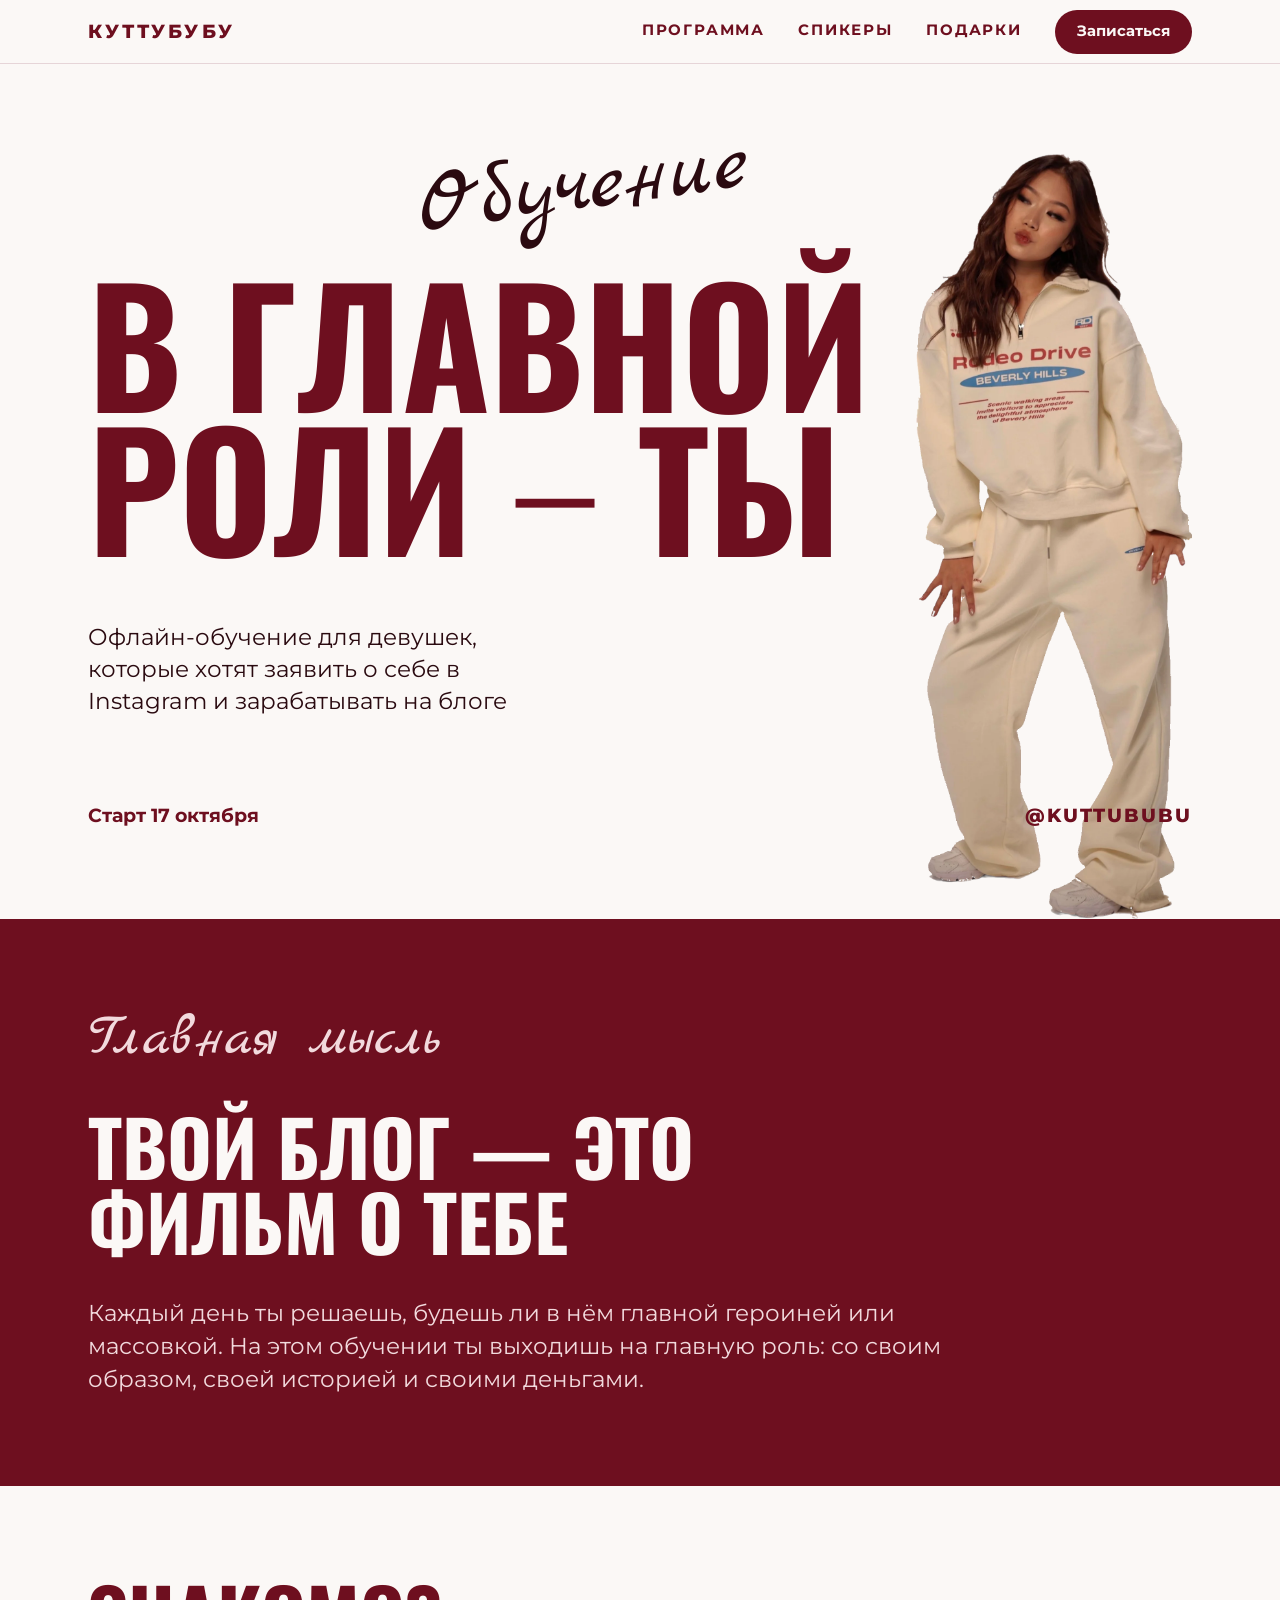
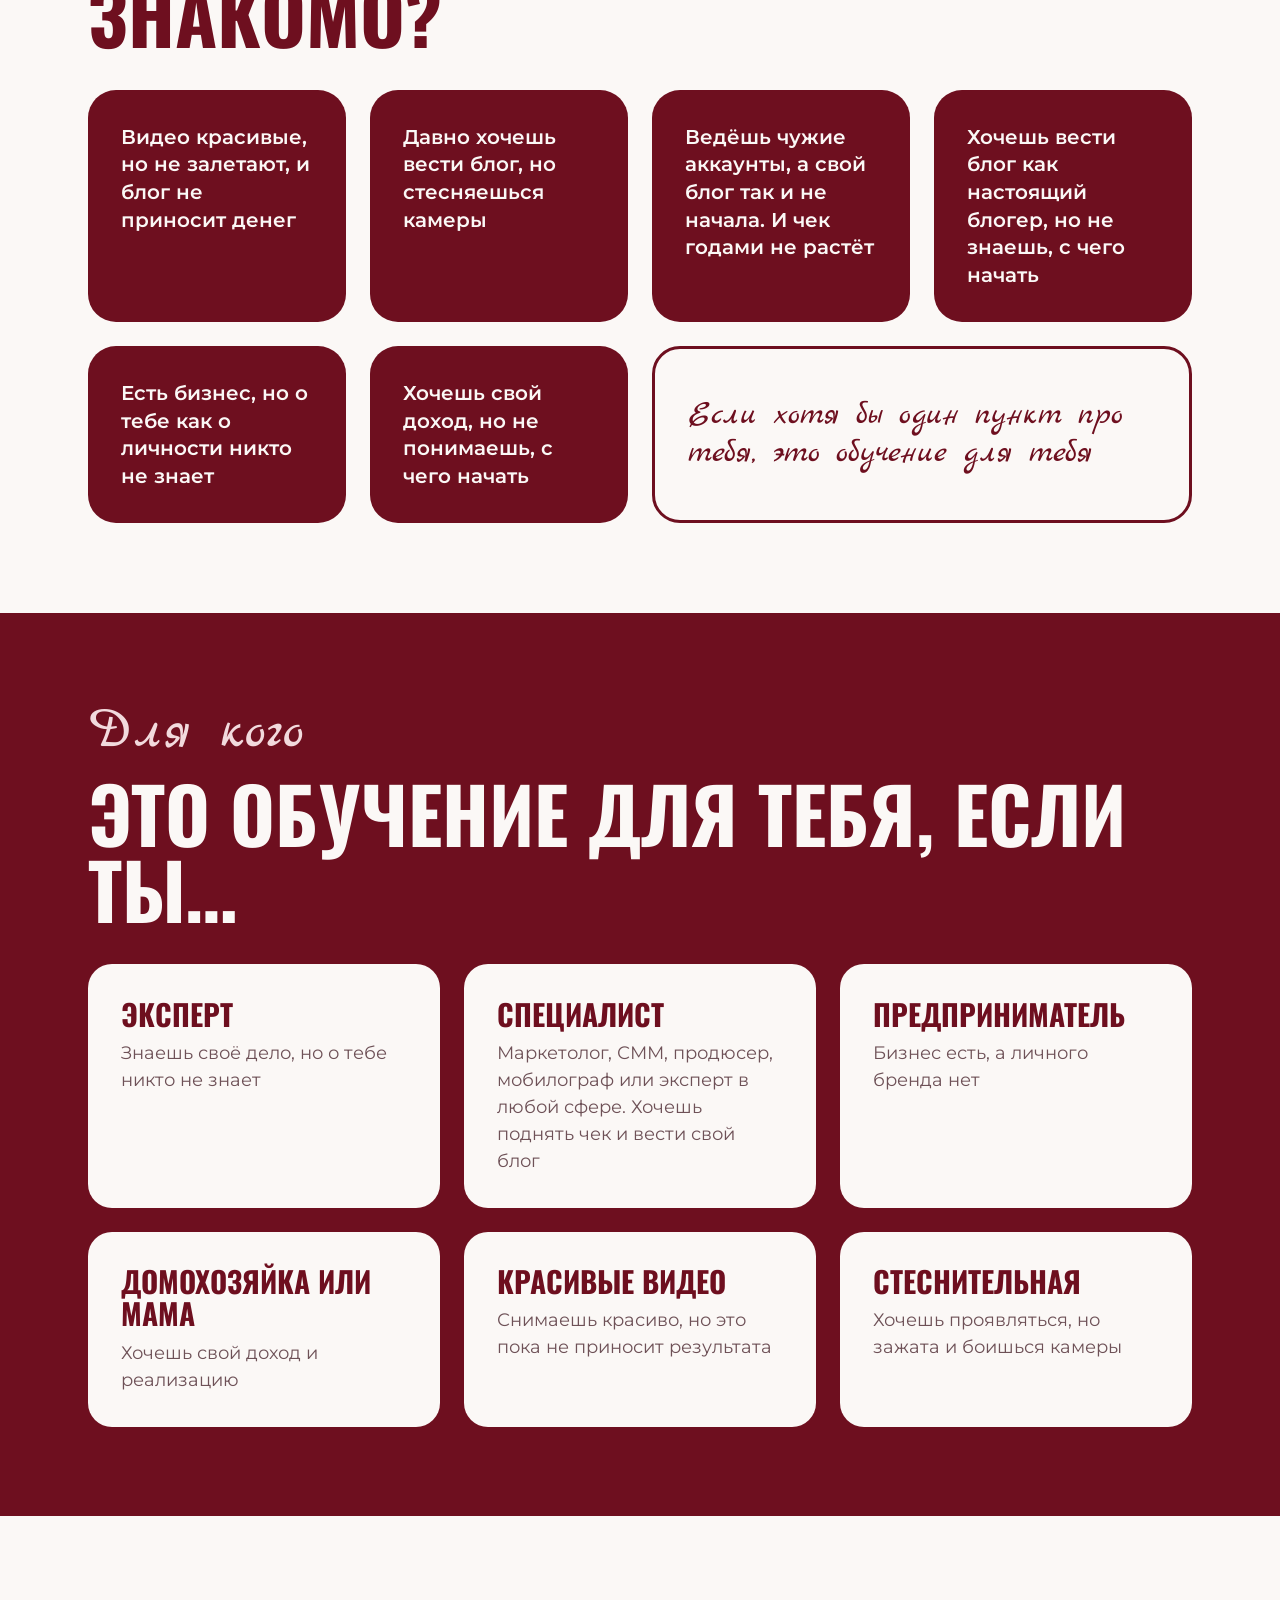
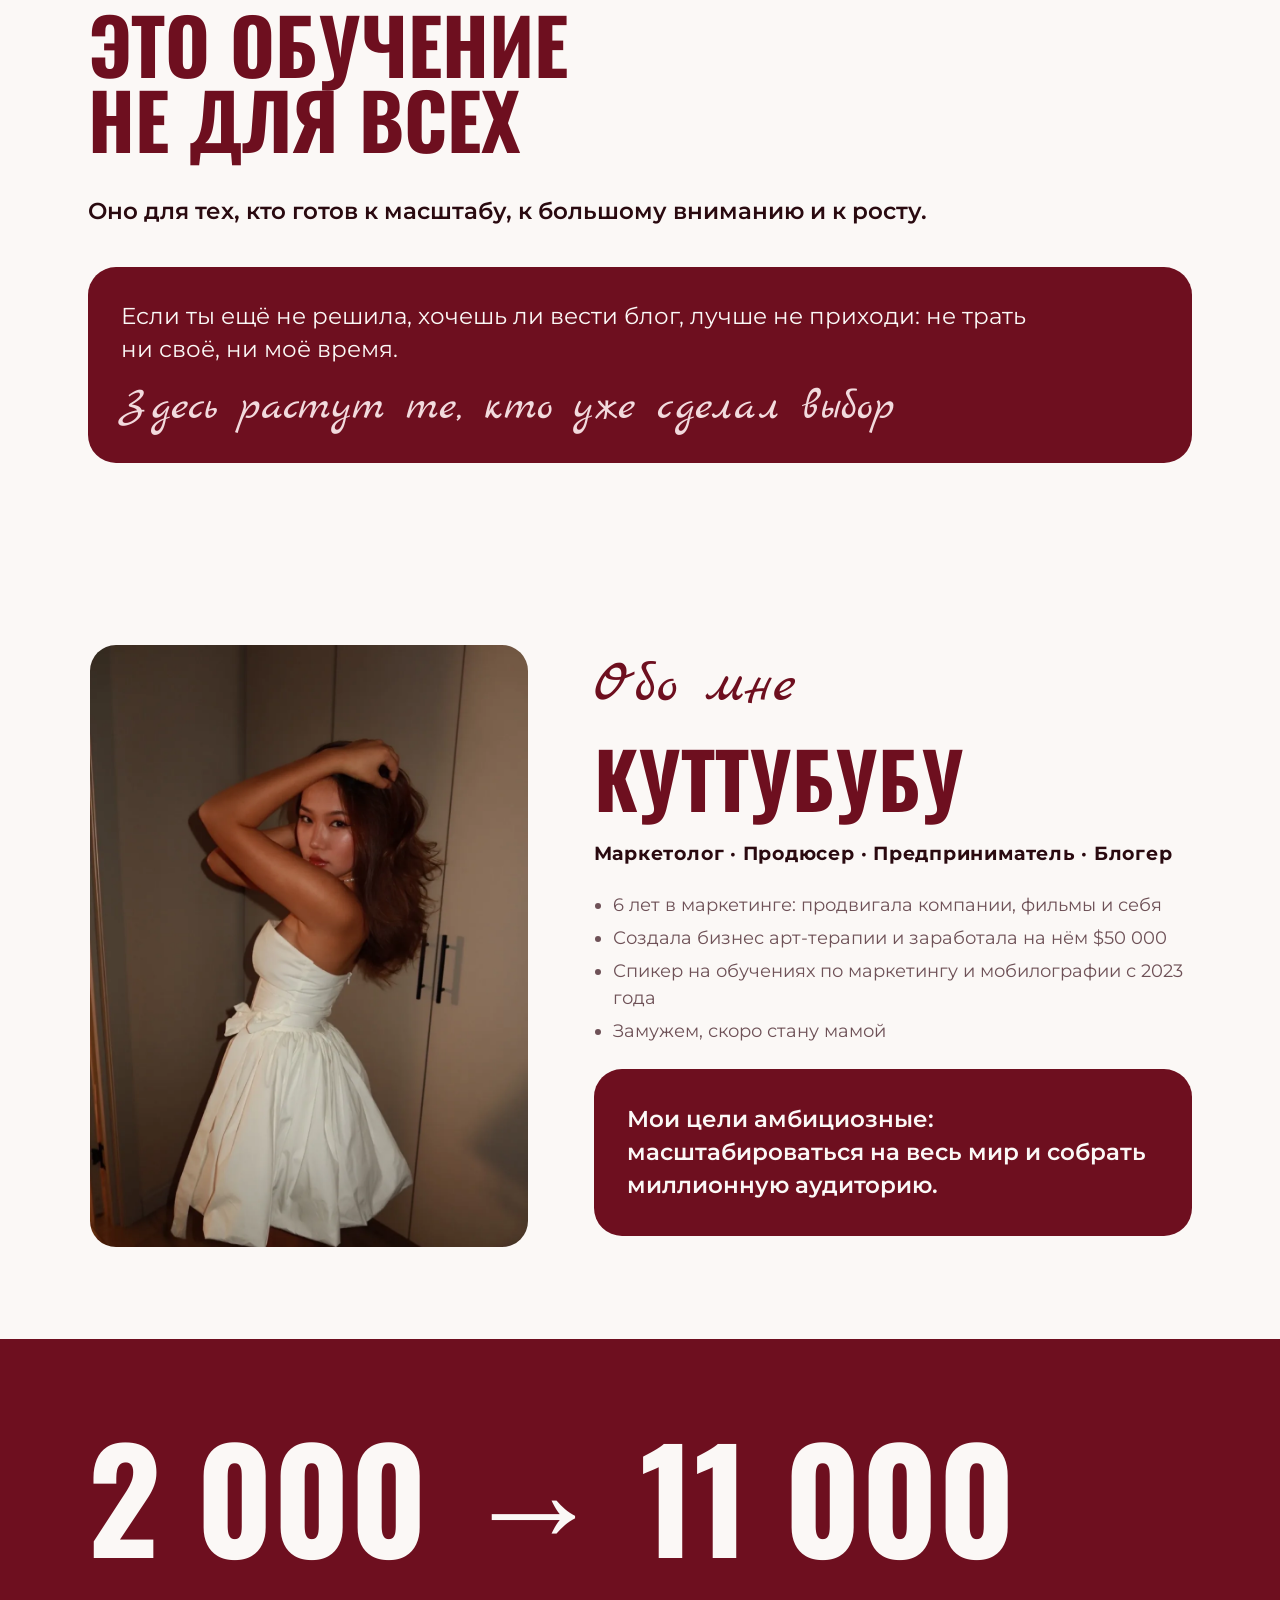
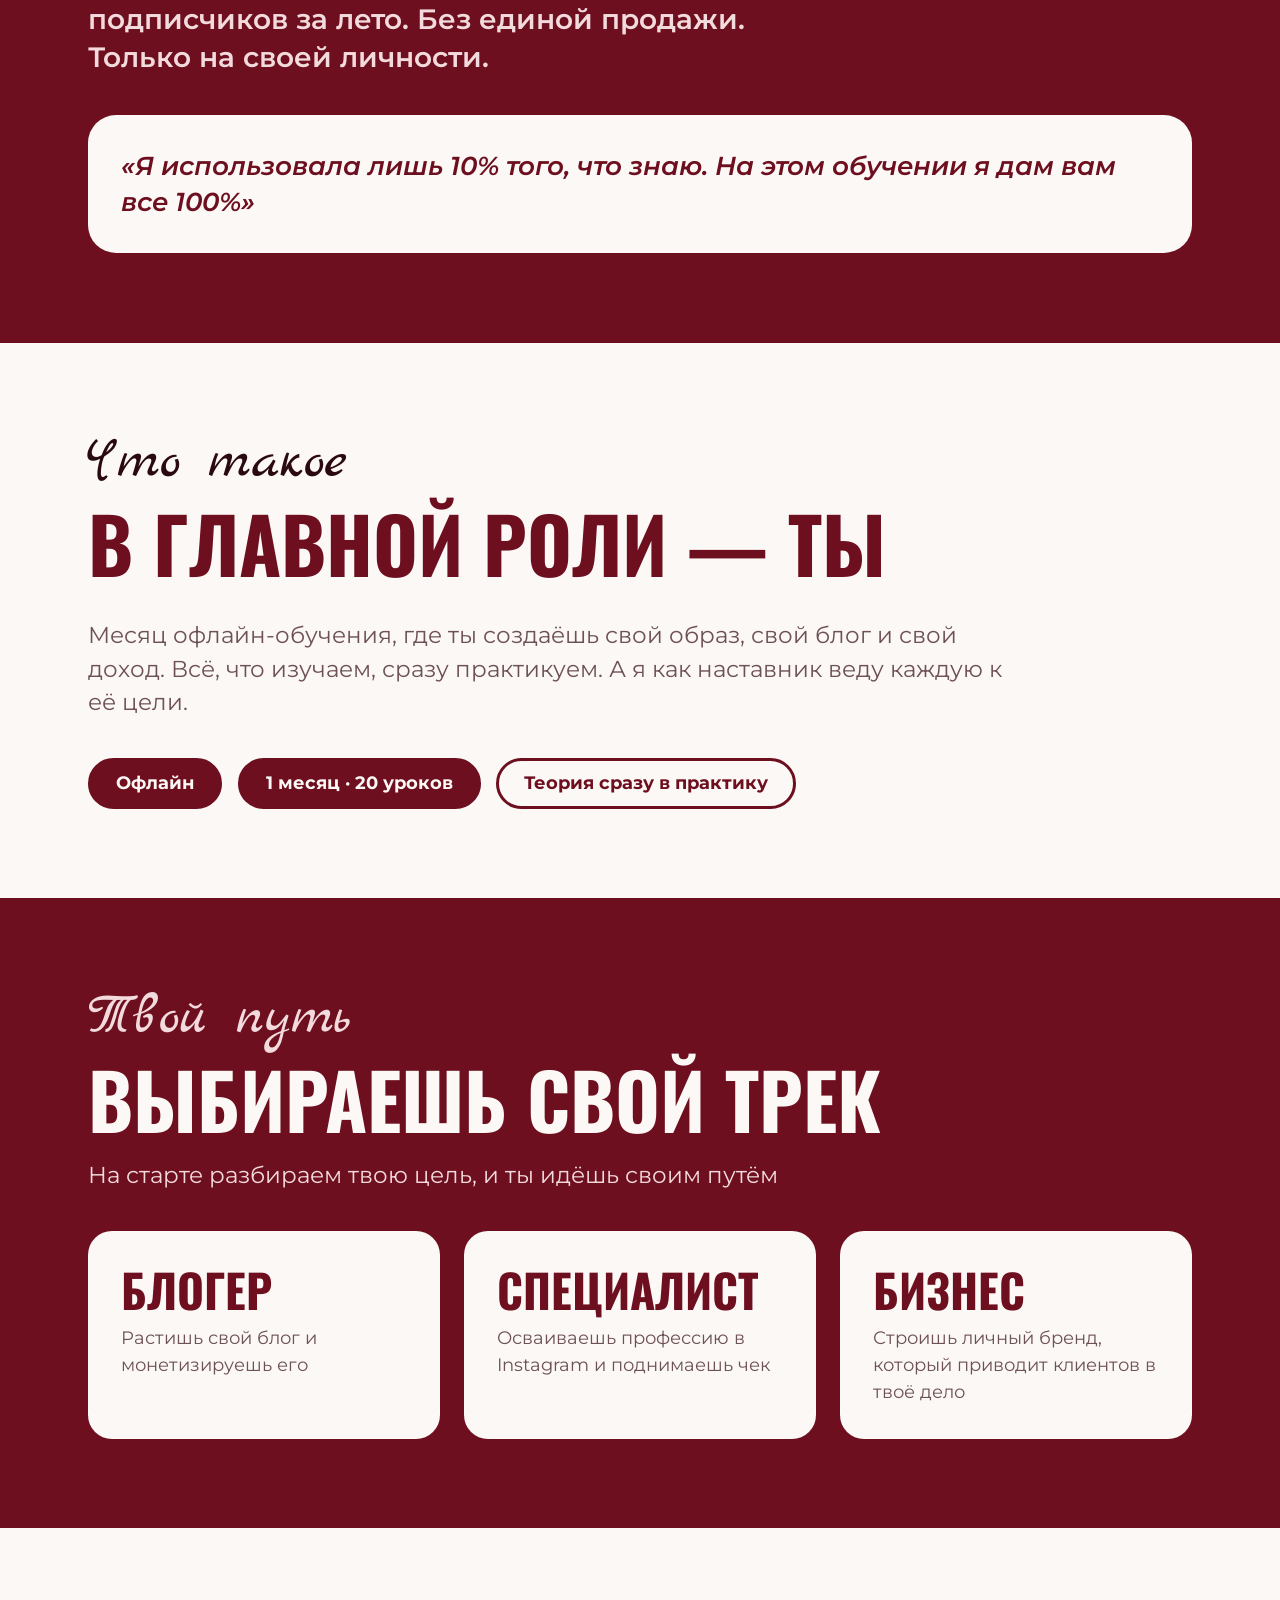
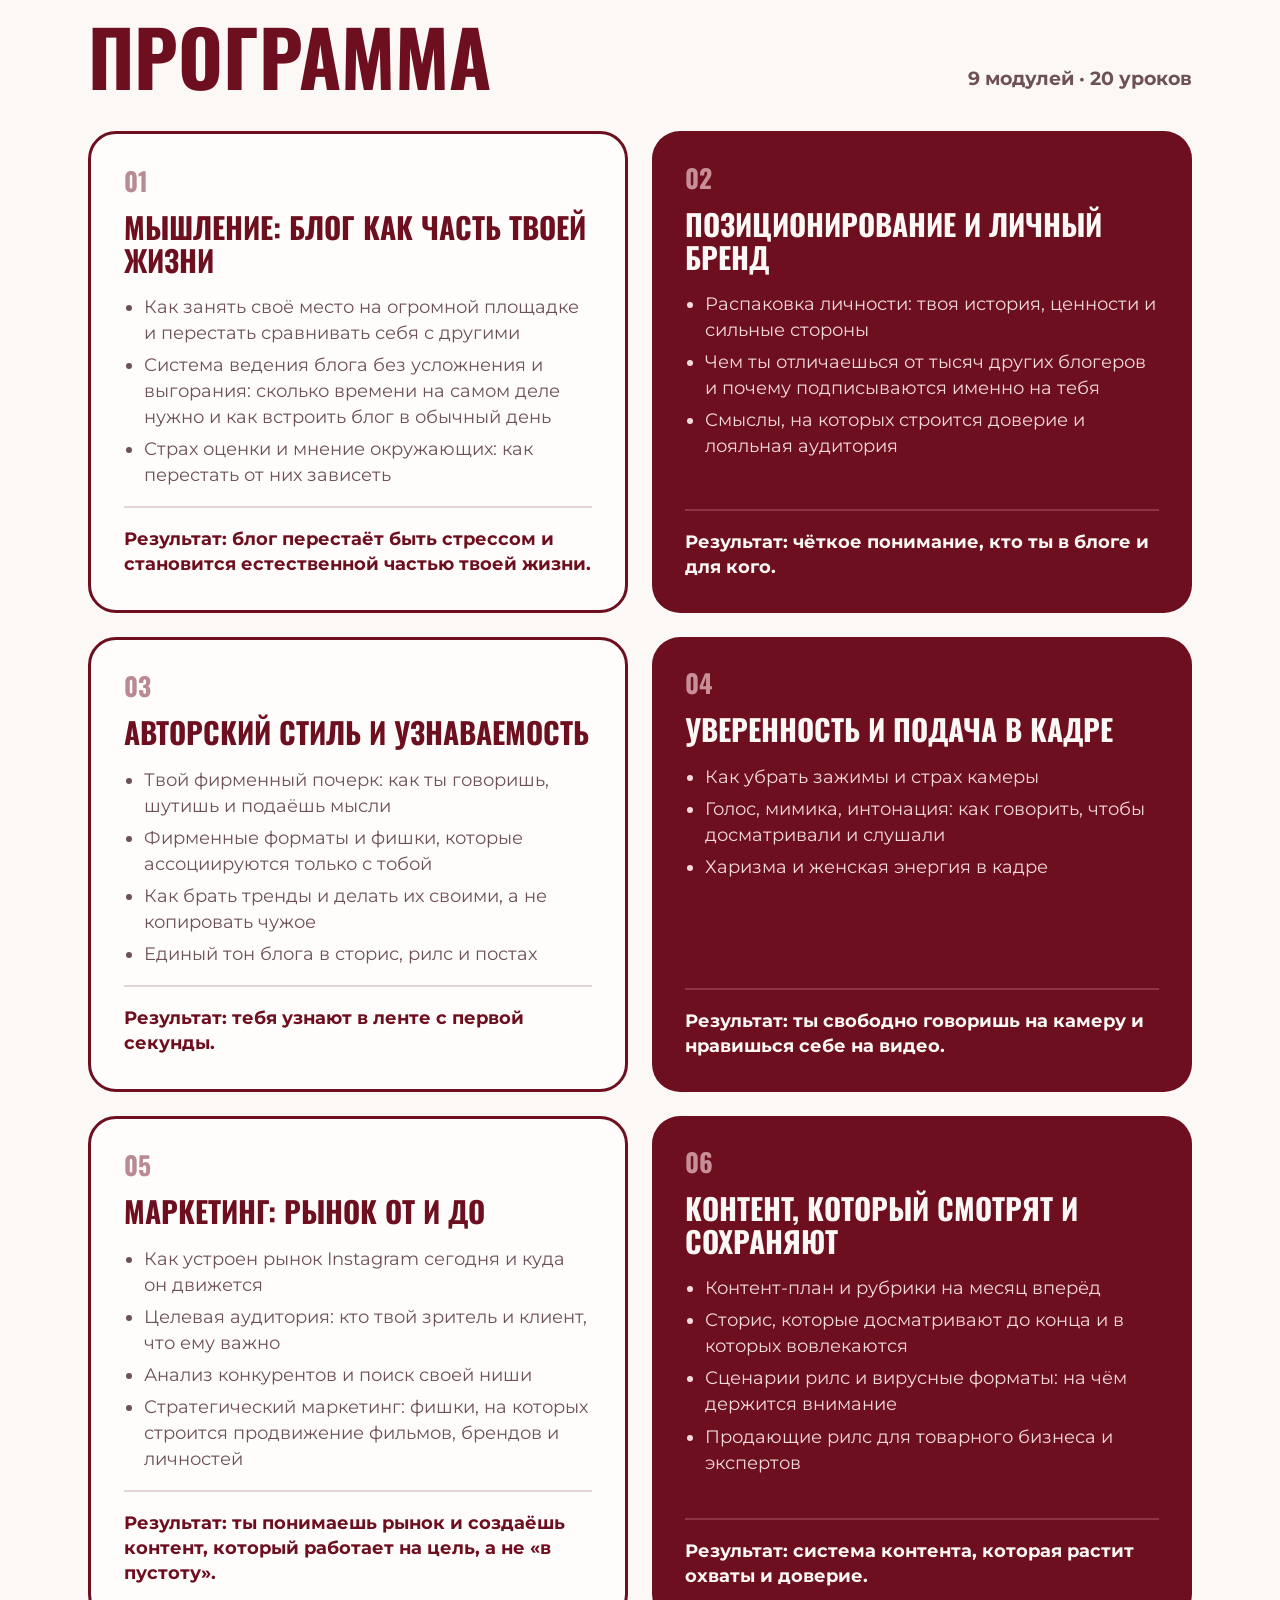
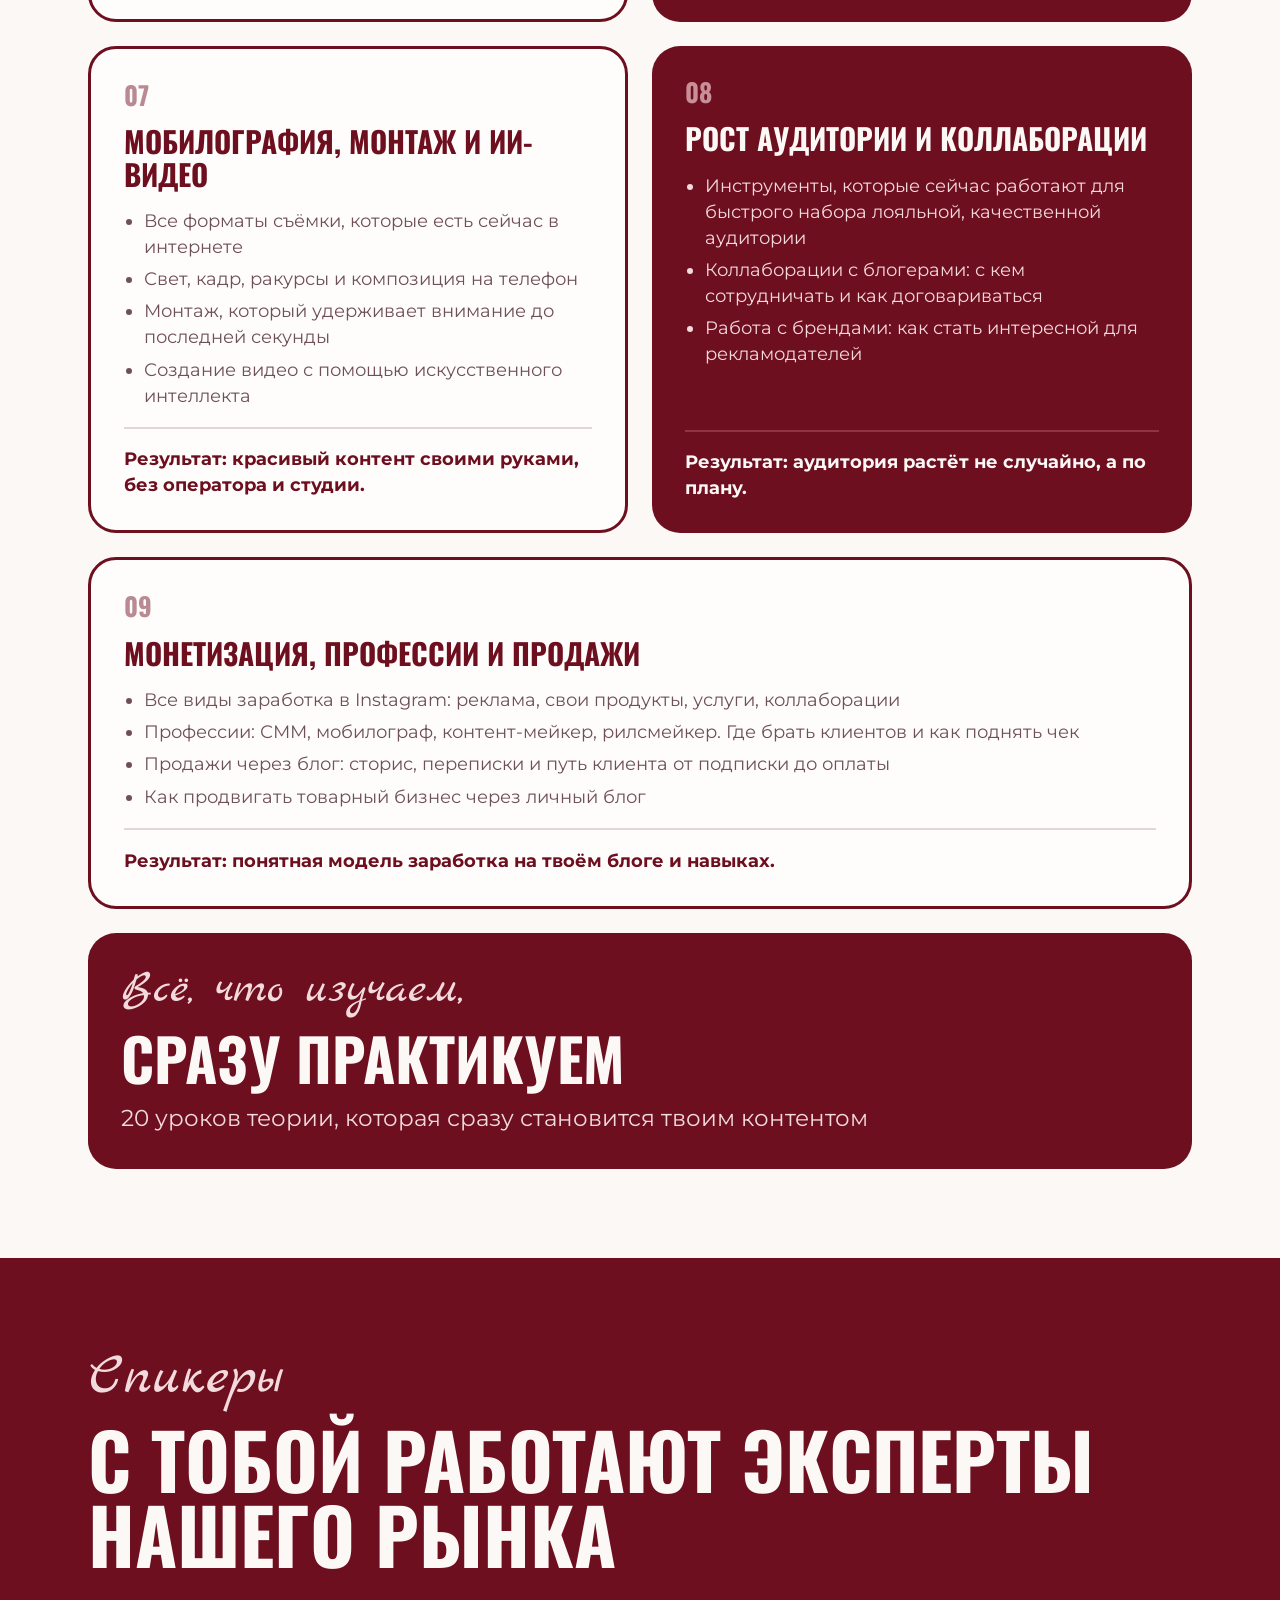
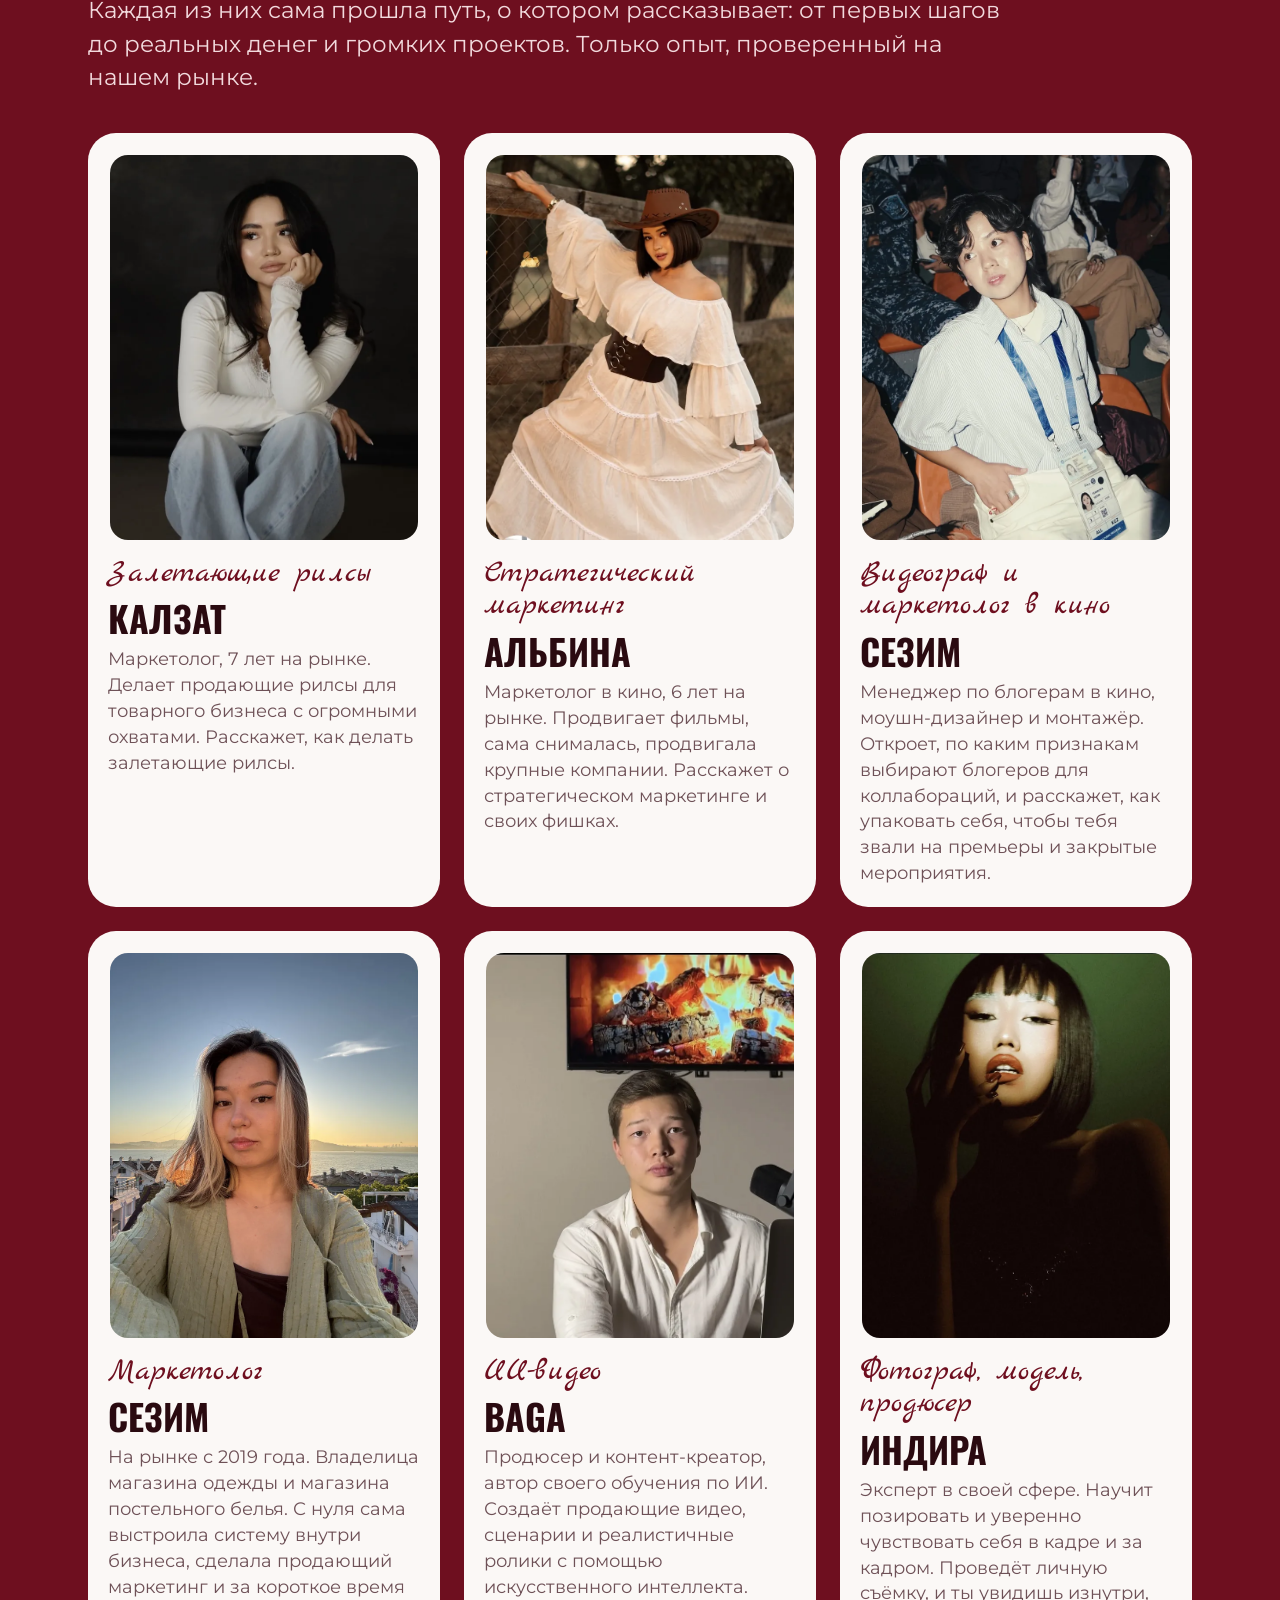
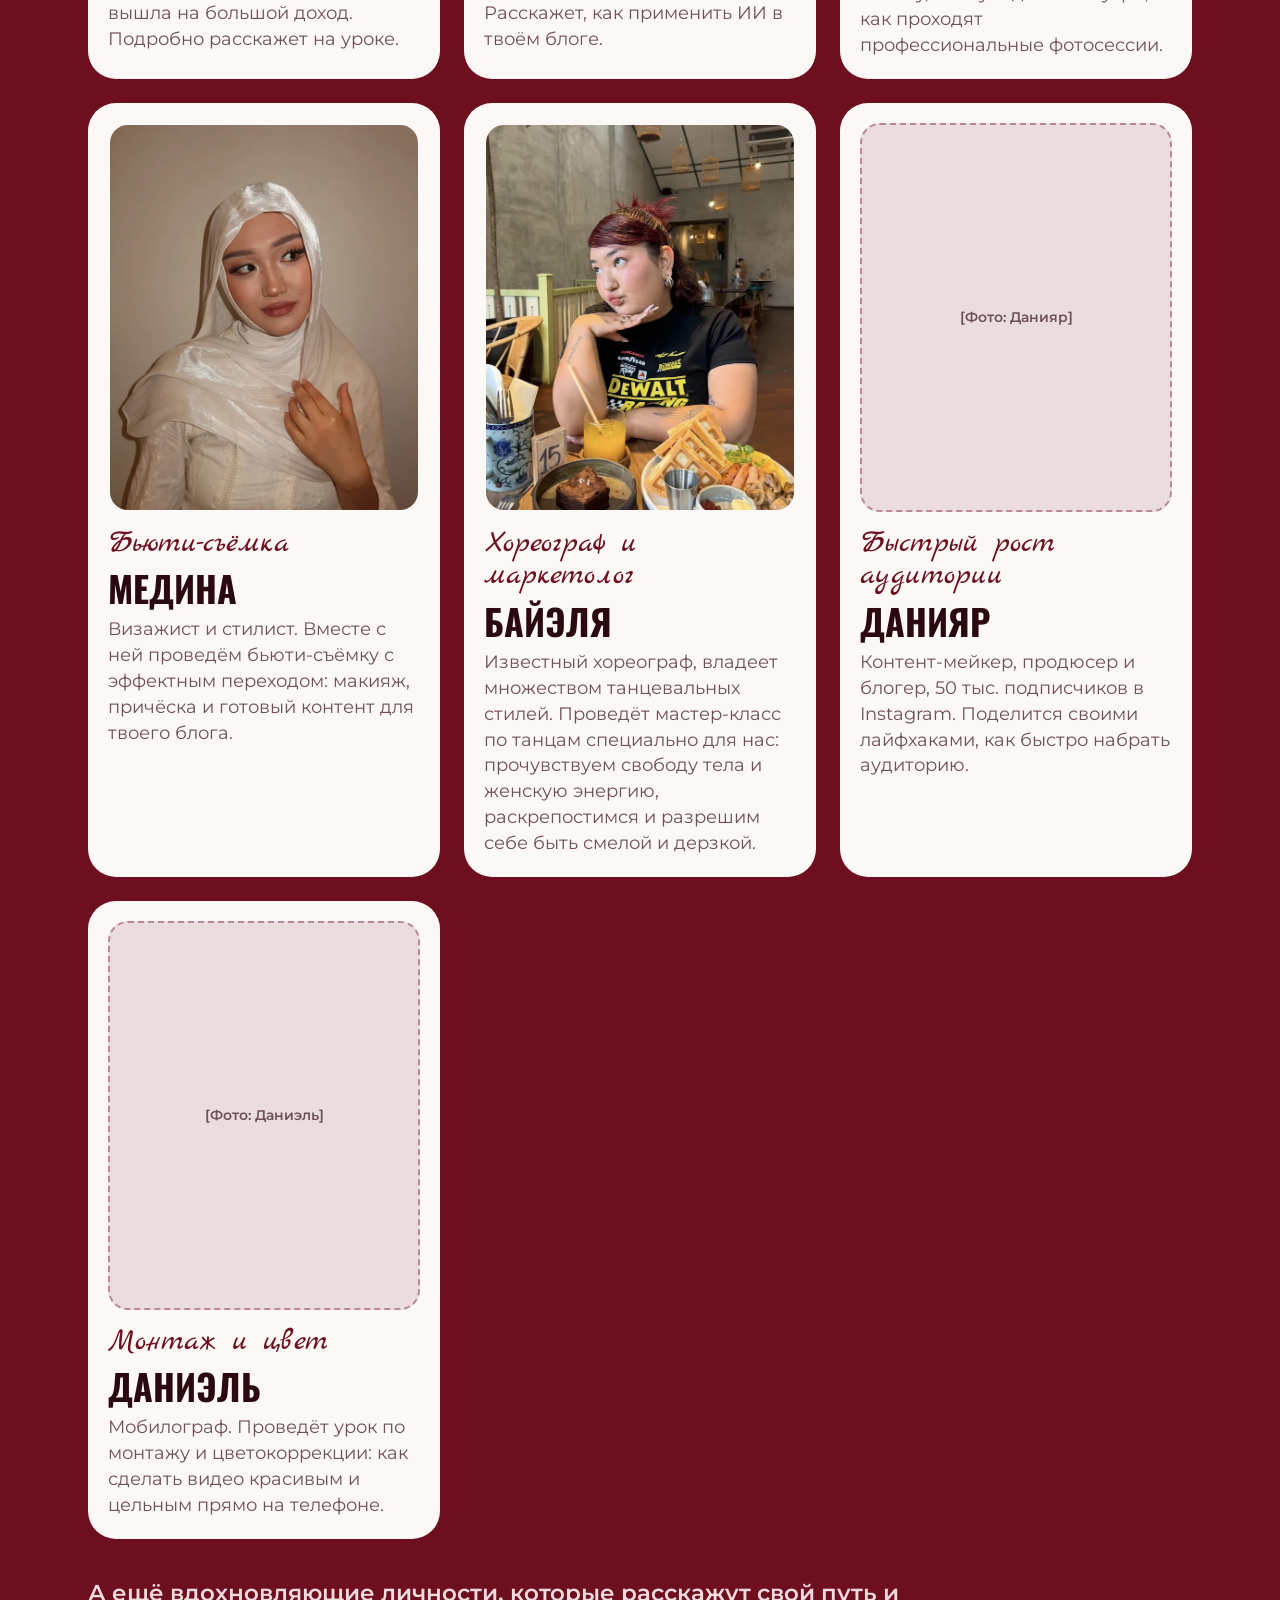
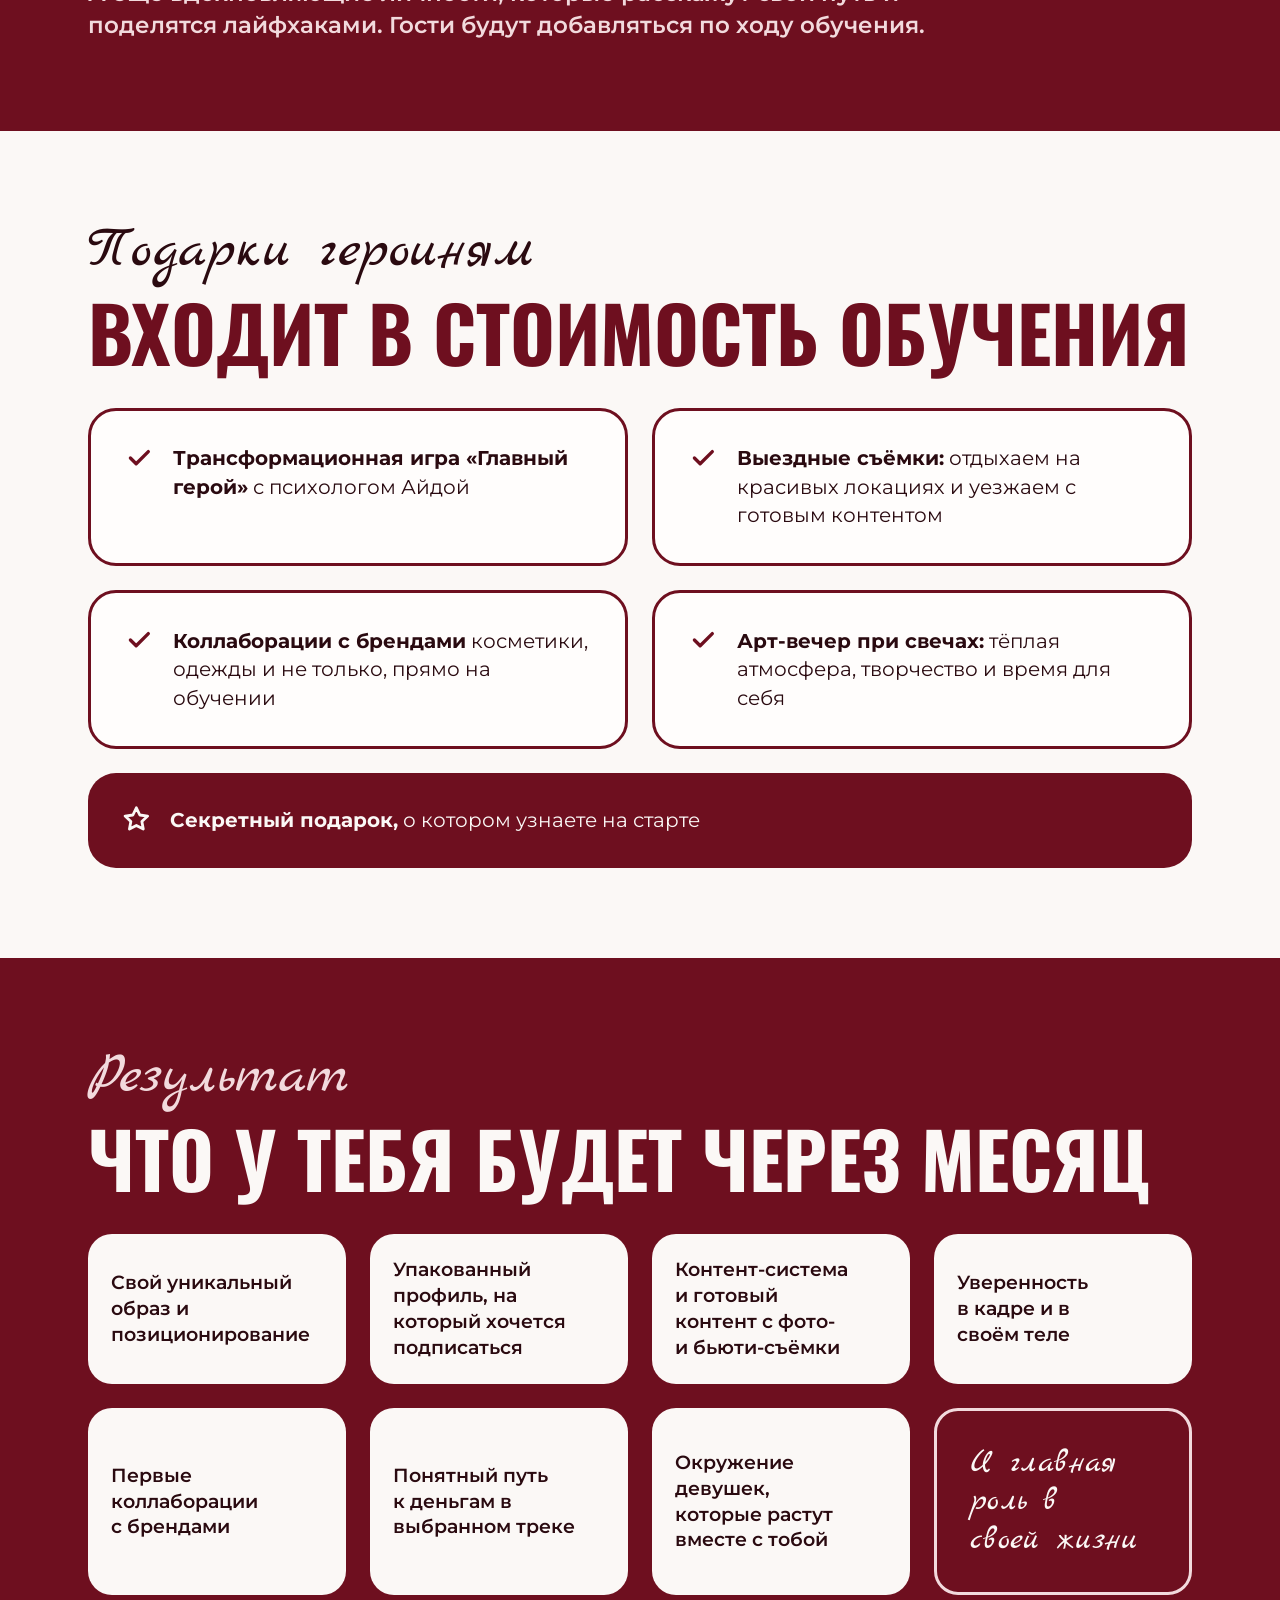
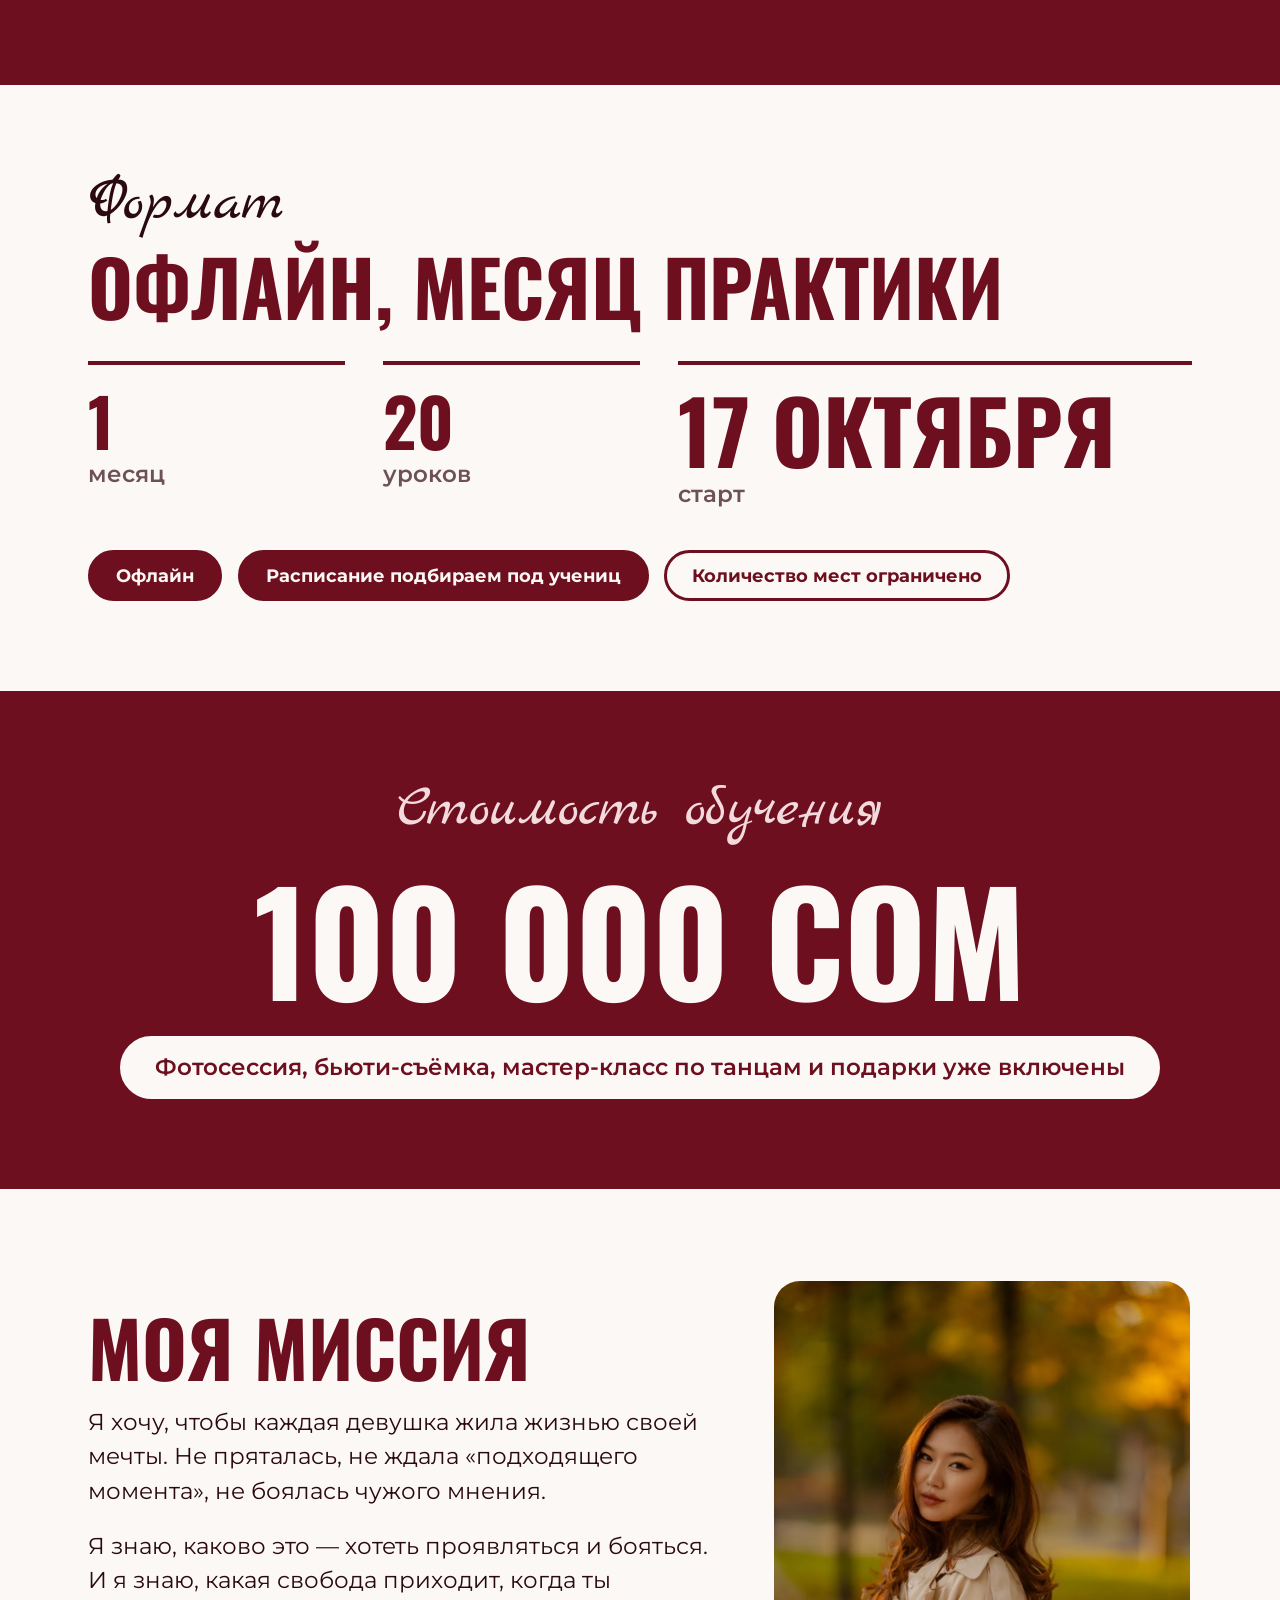
==== commit 514d6e3e: "asd" ====
--- a/index.html
+++ b/index.html
@@ -109,6 +109,10 @@
 .grid-3{grid-template-columns:1fr}
 @media (min-width:600px){.grid-3{grid-template-columns:repeat(2,minmax(0,1fr))}}
 @media (min-width:1024px){.grid-3{grid-template-columns:repeat(3,minmax(0,1fr))}}
+.grid-4{grid-template-columns:1fr}
+@media (min-width:600px){.grid-4{grid-template-columns:repeat(2,minmax(0,1fr))}}
+@media (min-width:1024px){.grid-4{grid-template-columns:repeat(4,minmax(0,1fr))}}
+@media (min-width:600px){.grid-4 .pain--note{grid-column:span 2}}
 
 /* ---------- Фото ---------- */
 .photo{position:relative;overflow:hidden;border-radius:var(--r);background:var(--ph);border:2px dashed var(--num)}
@@ -142,6 +146,7 @@
 .cover__dash{font-size:.5em;vertical-align:.38em}
 .cover__script{color:var(--ink)!important;font-size:clamp(40px,7vw,140px);line-height:1}
 .cover__photo{position:relative;z-index:3;width:70vw;max-width:460px;aspect-ratio:600/930;margin-top:-40px}
+@media (max-width:1023.98px){.cover__photo.is-loaded{margin-top:calc(clamp(56px,13vw,200px) * -1.75 - clamp(18px,3vw,32px))}}
 .cover__photo:not(.is-loaded){z-index:1}
 .cover__lead{font-size:var(--fs-lead);line-height:1.4;max-width:34ch;color:var(--ink);position:relative;z-index:4}
 .cover__foot{display:flex;flex-direction:column;align-items:center;gap:6px;font-weight:700;font-size:clamp(16px,1.5vw,22px);color:var(--bordo);position:relative;z-index:4}
@@ -232,26 +237,20 @@
 @media (min-width:1100px){.speakers{grid-template-columns:repeat(3,minmax(0,1fr))}}
 
 /* ---------- 12. Подарки ---------- */
-.gifts{list-style:none;padding:0;display:grid;gap:clamp(14px,1.6vw,22px) clamp(24px,4vw,56px);grid-template-columns:1fr}
+.gifts{list-style:none;padding:0;display:grid;gap:var(--gap);grid-template-columns:1fr}
 @media (min-width:900px){.gifts{grid-template-columns:repeat(2,minmax(0,1fr))}}
-.gift{display:flex;gap:clamp(12px,1.4vw,20px);align-items:flex-start;font-size:clamp(16px,1.6vw,24px);line-height:1.4}
-.gift svg{flex:none;width:clamp(28px,2.4vw,40px);height:auto;margin-top:-.1em;margin-inline:calc((clamp(52px,4.4vw,64px) - clamp(28px,2.4vw,40px)) / 2)}
-.gift--person{align-items:center}
-.gift__ava{flex:none;width:clamp(52px,4.4vw,64px);height:clamp(52px,4.4vw,64px);border-radius:50%;object-fit:cover;border:3px solid var(--bordo);background:var(--ph)}
-.total{margin-top:var(--head-gap);display:flex;flex-direction:column;align-items:center;text-align:center;gap:8px}
-.total .h3{font-size:clamp(32px,4.2vw,64px);line-height:1;color:var(--milk)}
-.total p{font-weight:600;color:var(--rose);font-size:var(--fs-lead);line-height:1.35}
-@media (min-width:768px){
- .total{flex-direction:row;justify-content:space-between;text-align:right;gap:24px}
- .total p{max-width:22ch}
-}
+.gift{display:flex;gap:clamp(12px,1.4vw,20px);align-items:flex-start;margin:0;font-size:clamp(16px,1.6vw,24px);line-height:1.4}
+.gift svg{flex:none;width:clamp(28px,2.4vw,40px);height:auto;margin-top:-.1em}
+.gift--secret{grid-column:1 / -1;align-items:center}
 
 /* ---------- 13. Результат ---------- */
 .results{display:grid;gap:var(--gap);grid-template-columns:1fr}
 @media (min-width:600px){.results{grid-template-columns:repeat(2,minmax(0,1fr))}}
 @media (min-width:1024px){.results{grid-template-columns:repeat(4,minmax(0,1fr))}}
-.result{font-weight:600;font-size:clamp(17px,1.5vw,22px);line-height:1.35;border-radius:var(--r-sm)}
-.result--note{display:flex;align-items:center;font-family:var(--f-script);font-weight:400;font-size:clamp(28px,2.6vw,40px);line-height:1.15;border-radius:var(--r-sm)}
+.result{display:flex;align-items:center;min-height:clamp(96px,9vw,140px);font-weight:600;font-size:clamp(17px,1.5vw,22px);line-height:1.35;border-radius:var(--r-sm)}
+.result{padding:clamp(22px,1.8vw,32px)}
+.result p,.result--note p{min-width:0;text-wrap:balance;hyphens:auto;overflow-wrap:break-word}
+.result--note{display:flex;align-items:center;min-height:clamp(96px,9vw,140px);font-family:var(--f-script);font-weight:400;font-size:clamp(28px,2.6vw,40px);line-height:1.15;border-radius:var(--r-sm)}
 
 /* ---------- 14. Формат ---------- */
 .stats{display:grid;gap:clamp(20px,3vw,48px);grid-template-columns:1fr;margin-bottom:var(--head-gap)}
@@ -283,11 +282,11 @@
 .final__body{display:flex;flex-direction:column;gap:clamp(16px,2.2vw,32px);align-items:flex-start}
 .final__title{font-size:clamp(48px,8vw,120px);line-height:.95}
 .final__sub{font-weight:600;font-size:clamp(20px,2.4vw,40px);line-height:1.3;color:var(--rose)}
-.final__script{font-family:var(--f-script);font-size:clamp(36px,4.5vw,80px);line-height:1.1;color:var(--milk)}
-.final{align-items:end}
+.final__script{font-family:var(--f-script);font-size:clamp(28px,3.2vw,52px);line-height:1.15;color:var(--milk)}
+.final__cta{font-weight:700;font-size:clamp(18px,1.8vw,26px);line-height:1.35;color:var(--milk);margin-top:calc(-1 * clamp(4px,1vw,16px))}
+.final{align-items:center}
 .final__body{align-self:center}
-.final__photo{width:80vw;max-width:480px;margin-inline:auto;aspect-ratio:1717/2363}
-.final__photo.is-loaded{margin-bottom:calc(-1 * var(--pad-y))}
+.final__photo{width:80vw;max-width:480px;margin-inline:auto;aspect-ratio:1024/1536;align-self:center}
 .final__photo.is-loaded img{-webkit-mask-image:linear-gradient(to right,transparent 0,#000 8%,#000 86%,transparent 100%);mask-image:linear-gradient(to right,transparent 0,#000 8%,#000 86%,transparent 100%)}
 #final{overflow:hidden}
 .final .pill{width:100%;text-align:center;font-size:clamp(17px,1.7vw,28px)}
@@ -368,10 +367,11 @@
 <section class="block bg-milk reveal" id="pains">
  <div class="wrap">
   <div class="head"><h2 class="h2">Знакомо?</h2></div>
-  <div class="grid grid-3">
+  <div class="grid grid-4">
    <div class="card card--bordo pain"><p>Видео красивые, но не залетают, и блог не приносит денег</p></div>
    <div class="card card--bordo pain"><p>Давно хочешь вести блог, но стесняешься камеры</p></div>
-   <div class="card card--bordo pain"><p>Ведёшь чужие аккаунты, а свой чек годами не растёт</p></div>
+   <div class="card card--bordo pain"><p>Ведёшь чужие аккаунты, а свой блог так и не начала. И чек годами не растёт</p></div>
+   <div class="card card--bordo pain"><p>Хочешь вести блог как настоящий блогер, но не знаешь, с чего начать</p></div>
    <div class="card card--bordo pain"><p>Есть бизнес, но о тебе как о личности никто не знает</p></div>
    <div class="card card--bordo pain"><p>Хочешь свой доход, но не понимаешь, с чего начать</p></div>
    <div class="card card--line pain pain--note"><p>Если хотя бы один пункт про тебя, это обучение для тебя</p></div>
@@ -388,7 +388,7 @@
   </div>
   <div class="grid grid-3">
    <div class="card card--milk who"><h3 class="h3">Эксперт</h3><p>Знаешь своё дело, но о тебе никто не знает</p></div>
-   <div class="card card--milk who"><h3 class="h3">Специалист</h3><p>СММ, мобилограф или монтажёр, который хочет поднять чек и вести свой блог</p></div>
+   <div class="card card--milk who"><h3 class="h3">Специалист</h3><p>Маркетолог, СММ, продюсер, мобилограф или эксперт в любой сфере. Хочешь поднять чек и вести свой блог</p></div>
    <div class="card card--milk who"><h3 class="h3">Предприниматель</h3><p>Бизнес есть, а личного бренда нет</p></div>
    <div class="card card--milk who"><h3 class="h3">Домохозяйка или мама</h3><p>Хочешь свой доход и реализацию</p></div>
    <div class="card card--milk who"><h3 class="h3">Красивые видео</h3><p>Снимаешь красиво, но это пока не приносит результата</p></div>
@@ -433,10 +433,9 @@
  </div>
 </section>
 
-<!-- 7. Мой кейс -->
+<!-- 7. Кейс -->
 <section class="block bg-bordo reveal" id="case">
  <div class="wrap stack">
-  <p class="script">Мой кейс</p>
   <h2 class="num case__num"><span>2 000 →</span> <span>11 000</span></h2>
   <p class="case__sub soft">подписчиков за лето. Без единой продажи. Только на своей личности.</p>
   <div class="card card--milk">
@@ -612,21 +611,51 @@
    </article>
    <article class="card--milk speaker" role="listitem">
     <figure class="photo"><img src="assets/img/speaker-sezim-video.webp" alt="Сезим, видеограф" loading="lazy"><span class="photo__ph">[Фото: Сезим, видеограф]</span></figure>
-    <p class="script">Видеограф</p>
+    <p class="script">Видеограф и маркетолог в кино</p>
     <h3 class="h3">Сезим</h3>
-    <p>Менеджер по блогерам в кино, моушн-дизайнер и монтажёр. Расскажет, с какими блогерами сотрудничать и на что делать упор.</p>
+    <p>Менеджер по блогерам в кино, моушн-дизайнер и монтажёр. Откроет, по каким признакам выбирают блогеров для коллабораций, и расскажет, как упаковать себя, чтобы тебя звали на премьеры и закрытые мероприятия.</p>
    </article>
    <article class="card--milk speaker" role="listitem">
     <figure class="photo"><img src="assets/img/speaker-sezim-marketing.webp" alt="Сезим, маркетолог" loading="lazy"><span class="photo__ph">[Фото: Сезим, маркетолог]</span></figure>
     <p class="script">Маркетолог</p>
     <h3 class="h3">Сезим</h3>
-    <p>На рынке с 2019 года, владелица магазина одежды и магазина постельного белья.</p>
+    <p>На рынке с 2019 года. Владелица магазина одежды и магазина постельного белья. С нуля сама выстроила систему внутри бизнеса, сделала продающий маркетинг и за короткое время вышла на большой доход. Подробно расскажет на уроке.</p>
    </article>
    <article class="card--milk speaker" role="listitem">
     <figure class="photo photo--baga"><img src="assets/img/speaker-baga.webp" alt="BAGA" loading="lazy"><span class="photo__ph">[Фото: BAGA]</span></figure>
     <p class="script">ИИ-видео</p>
     <h3 class="h3">BAGA</h3>
-    <p>Создание видео с помощью искусственного интеллекта.</p>
+    <p>Продюсер и контент-креатор, автор своего обучения по ИИ. Создаёт продающие видео, сценарии и реалистичные ролики с помощью искусственного интеллекта. Расскажет, как применить ИИ в твоём блоге.</p>
+   </article>
+   <article class="card--milk speaker" role="listitem">
+    <figure class="photo"><img src="assets/img/speaker-indira.webp" alt="Индира" loading="lazy"><span class="photo__ph">[Фото: Индира]</span></figure>
+    <p class="script">Фотограф, модель, продюсер</p>
+    <h3 class="h3">Индира</h3>
+    <p>Эксперт в своей сфере. Научит позировать и уверенно чувствовать себя в кадре и за кадром. Проведёт личную съёмку, и ты увидишь изнутри, как проходят профессиональные фотосессии.</p>
+   </article>
+   <article class="card--milk speaker" role="listitem">
+    <figure class="photo"><img src="assets/img/speaker-medina.webp" alt="Медина" loading="lazy"><span class="photo__ph">[Фото: Медина]</span></figure>
+    <p class="script">Бьюти-съёмка</p>
+    <h3 class="h3">Медина</h3>
+    <p>Визажист и стилист. Вместе с ней проведём бьюти-съёмку с эффектным переходом: макияж, причёска и готовый контент для твоего блога.</p>
+   </article>
+   <article class="card--milk speaker" role="listitem">
+    <figure class="photo"><img src="assets/img/speaker-bayelya.webp" alt="Байэля" loading="lazy"><span class="photo__ph">[Фото: Байэля]</span></figure>
+    <p class="script">Хореограф и маркетолог</p>
+    <h3 class="h3">Байэля</h3>
+    <p>Известный хореограф, владеет множеством танцевальных стилей. Проведёт мастер-класс по танцам специально для нас: прочувствуем свободу тела и женскую энергию, раскрепостимся и разрешим себе быть смелой и дерзкой.</p>
+   </article>
+   <article class="card--milk speaker" role="listitem">
+    <figure class="photo"><img src="assets/img/speaker-daniyar.webp" alt="Данияр" loading="lazy"><span class="photo__ph">[Фото: Данияр]</span></figure>
+    <p class="script">Быстрый рост аудитории</p>
+    <h3 class="h3">Данияр</h3>
+    <p>Контент-мейкер, продюсер и блогер, 50 тыс. подписчиков в Instagram. Поделится своими лайфхаками, как быстро набрать аудиторию.</p>
+   </article>
+   <article class="card--milk speaker" role="listitem">
+    <figure class="photo"><img src="assets/img/speaker-daniel.webp" alt="Даниэль" loading="lazy"><span class="photo__ph">[Фото: Даниэль]</span></figure>
+    <p class="script">Монтаж и цвет</p>
+    <h3 class="h3">Даниэль</h3>
+    <p>Мобилограф. Проведёт урок по монтажу и цветокоррекции: как сделать видео красивым и цельным прямо на телефоне.</p>
    </article>
   </div>
   <p class="speakers-note soft">А ещё вдохновляющие личности, которые расскажут свой путь и поделятся лайфхаками. Гости будут добавляться по ходу обучения.</p>
@@ -641,17 +670,12 @@
    <h2 class="h2">Входит в стоимость обучения</h2>
   </div>
   <ul class="gifts" role="list">
-   <li class="gift gift--person"><img class="gift__ava" src="assets/img/gift-indira.webp" alt="Индира" width="64" height="64" loading="lazy"><p><b>Личная фотосессия с Индирой:</b> стрит, студия и другие форматы</p></li>
-   <li class="gift gift--person"><img class="gift__ava" src="assets/img/gift-medina.webp" alt="Медина" width="64" height="64" loading="lazy"><p><b>Бьюти-съёмка с Мединой:</b> макияж, причёска и съёмка</p></li>
-   <li class="gift gift--person"><img class="gift__ava" src="assets/img/gift-bayelya.webp" alt="Байэль" width="64" height="64" loading="lazy"><p><b>Мастер-класс по танцам от Байэля:</b> женская энергия и свобода в теле</p></li>
-   <li class="gift gift--person"><img class="gift__ava" src="assets/img/gift-aida.webp" alt="Айда" width="64" height="64" loading="lazy"><p><b>Трансформационная игра «Главный герой»</b> с психологом Айдой</p></li>
-   <li class="gift"><svg viewBox="0 0 24 24" fill="none" stroke="#6E0F1F" stroke-width="2.6" stroke-linecap="round" stroke-linejoin="round" aria-hidden="true"><path d="m5 12.5 4.5 4.5L19 7.5"/></svg><p><b>Выездные съёмки:</b> отдыхаем на красивых локациях и уезжаем с готовым контентом</p></li>
-   <li class="gift"><svg viewBox="0 0 24 24" fill="none" stroke="#6E0F1F" stroke-width="2.6" stroke-linecap="round" stroke-linejoin="round" aria-hidden="true"><path d="m5 12.5 4.5 4.5L19 7.5"/></svg><p><b>Коллаборации с брендами</b> косметики, одежды и не только, прямо на обучении</p></li>
-   <li class="gift"><svg viewBox="0 0 24 24" fill="none" stroke="#6E0F1F" stroke-width="2.2" stroke-linejoin="round" aria-hidden="true"><path d="M12 3l2.7 5.6 6.1.8-4.5 4.2 1.1 6L12 16.8 6.6 19.6l1.1-6L3.2 9.4l6.1-.8z"/></svg><p><b>+ секретный подарок,</b> о котором узнаете на старте</p></li>
+   <li class="card card--line gift"><svg viewBox="0 0 24 24" fill="none" stroke="#6E0F1F" stroke-width="2.6" stroke-linecap="round" stroke-linejoin="round" aria-hidden="true"><path d="m5 12.5 4.5 4.5L19 7.5"/></svg><p><b>Трансформационная игра «Главный герой»</b> с психологом Айдой</p></li>
+   <li class="card card--line gift"><svg viewBox="0 0 24 24" fill="none" stroke="#6E0F1F" stroke-width="2.6" stroke-linecap="round" stroke-linejoin="round" aria-hidden="true"><path d="m5 12.5 4.5 4.5L19 7.5"/></svg><p><b>Выездные съёмки:</b> отдыхаем на красивых локациях и уезжаем с готовым контентом</p></li>
+   <li class="card card--line gift"><svg viewBox="0 0 24 24" fill="none" stroke="#6E0F1F" stroke-width="2.6" stroke-linecap="round" stroke-linejoin="round" aria-hidden="true"><path d="m5 12.5 4.5 4.5L19 7.5"/></svg><p><b>Коллаборации с брендами</b> косметики, одежды и не только, прямо на обучении</p></li>
+   <li class="card card--line gift"><svg viewBox="0 0 24 24" fill="none" stroke="#6E0F1F" stroke-width="2.6" stroke-linecap="round" stroke-linejoin="round" aria-hidden="true"><path d="m5 12.5 4.5 4.5L19 7.5"/></svg><p><b>Арт-вечер при свечах:</b> тёплая атмосфера, творчество и время для себя</p></li>
+   <li class="card card--bordo gift gift--secret"><svg viewBox="0 0 24 24" fill="none" stroke="#FBF8F6" stroke-width="2.2" stroke-linejoin="round" aria-hidden="true"><path d="M12 3l2.7 5.6 6.1.8-4.5 4.2 1.1 6L12 16.8 6.6 19.6l1.1-6L3.2 9.4l6.1-.8z"/></svg><p><b>Секретный подарок,</b> о котором узнаете на старте</p></li>
   </ul>
-  <div class="card card--bordo total">
-   <p class="h3">Более 30 000 сом</p>
-   <p>подарков уже внутри обучения</p>
   </div>
  </div>
 </section>
@@ -701,7 +725,7 @@
  <div class="wrap price">
   <p class="script">Стоимость обучения</p>
   <h2 class="num">100 000 сом</h2>
-  <p class="pill pill--light">Включая подарки на сумму более 30 000 сом</p>
+  <p class="pill pill--light">Фотосессия, бьюти-съёмка, мастер-класс по танцам и подарки уже включены</p>
  </div>
 </section>
 
@@ -728,7 +752,8 @@
   <div class="final__body">
    <h2 class="h2 final__title">7 девушек<br>уже с нами</h2>
    <p class="final__sub">Старт 17 октября. Присоединяйся.</p>
-   <p class="final__script">Твоя главная роль начинается сейчас</p>
+   <p class="final__script">Мечтать о блоге можно годами или начать вести его уже сегодня. Ведь от жизни твоей мечты тебя отделяет только бездействие.</p>
+   <p class="final__cta">Начни сиять. Жду именно тебя 💋</p>
    <a class="pill pill--light" href="https://instagram.com/kuttububu" target="_blank" rel="noopener">Instagram: @kuttububu</a>
   </div>
   <figure class="photo photo--cutout photo--on-bordo final__photo">
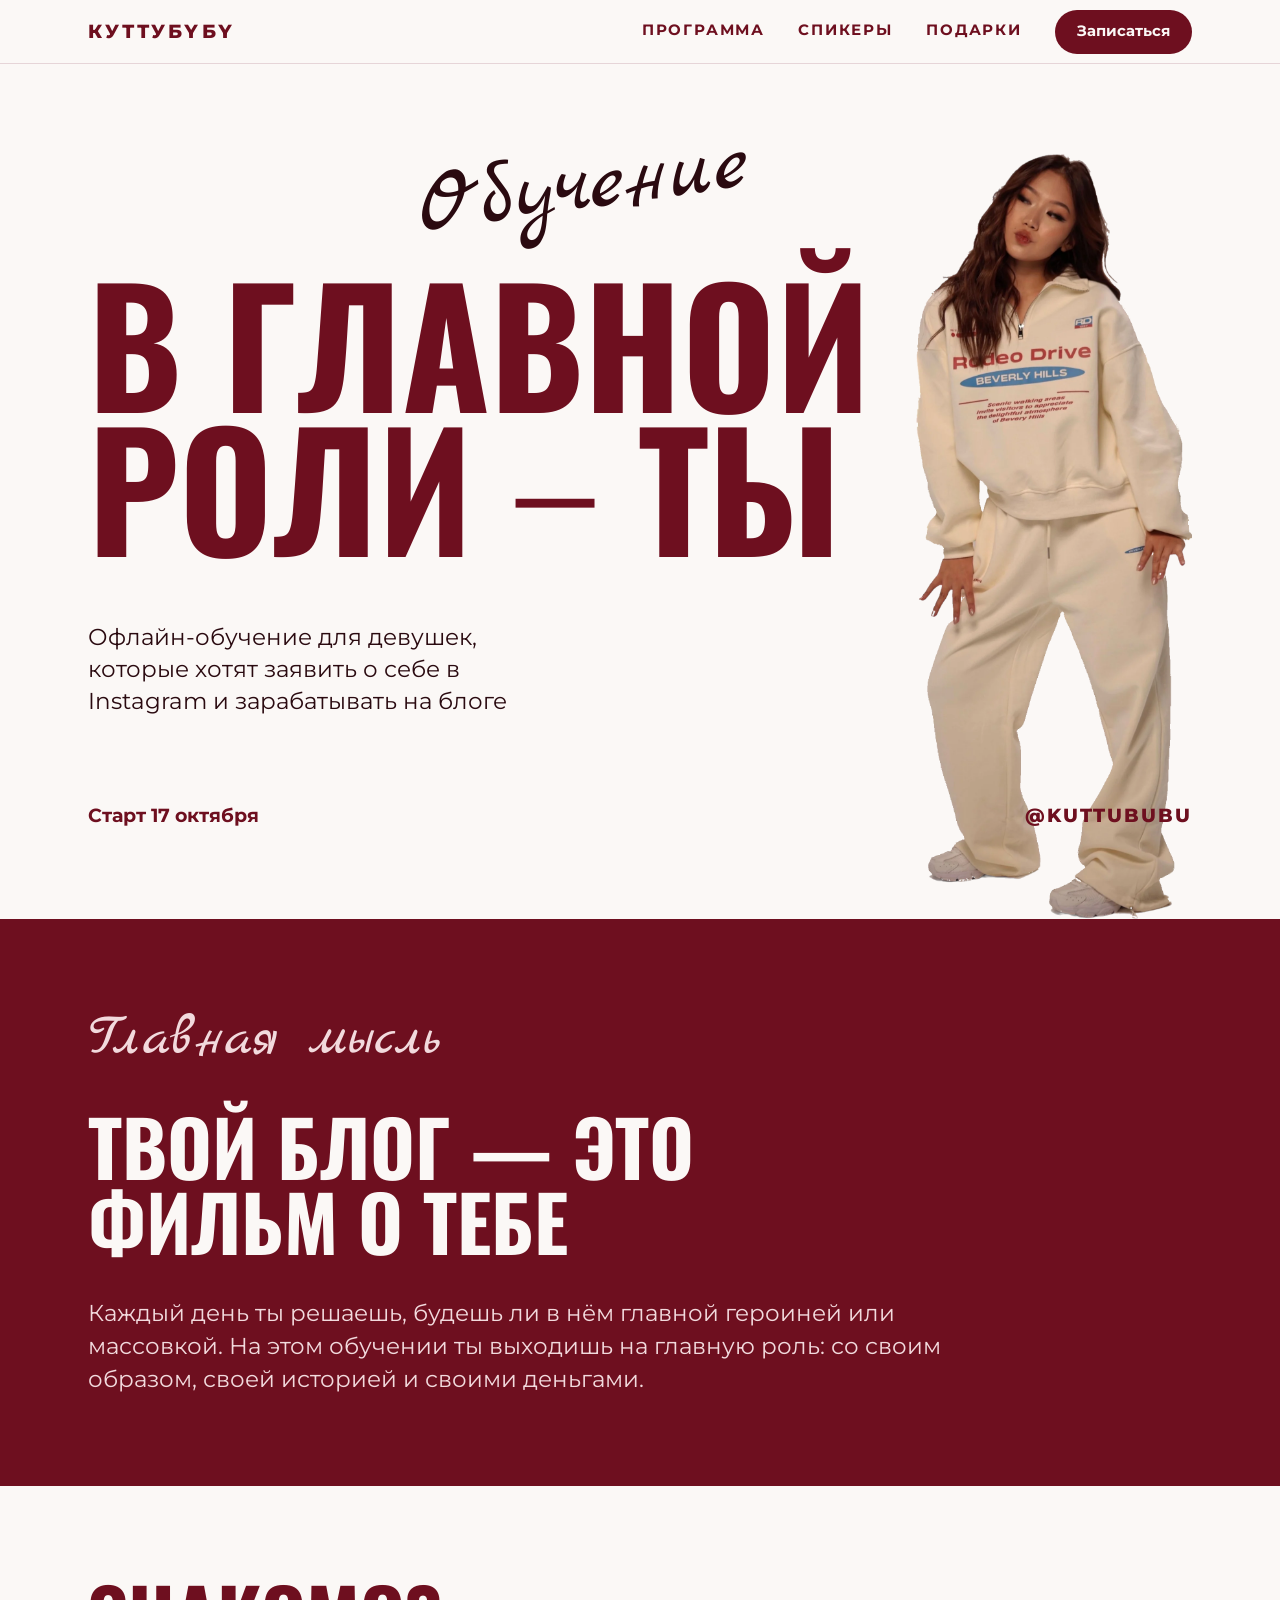
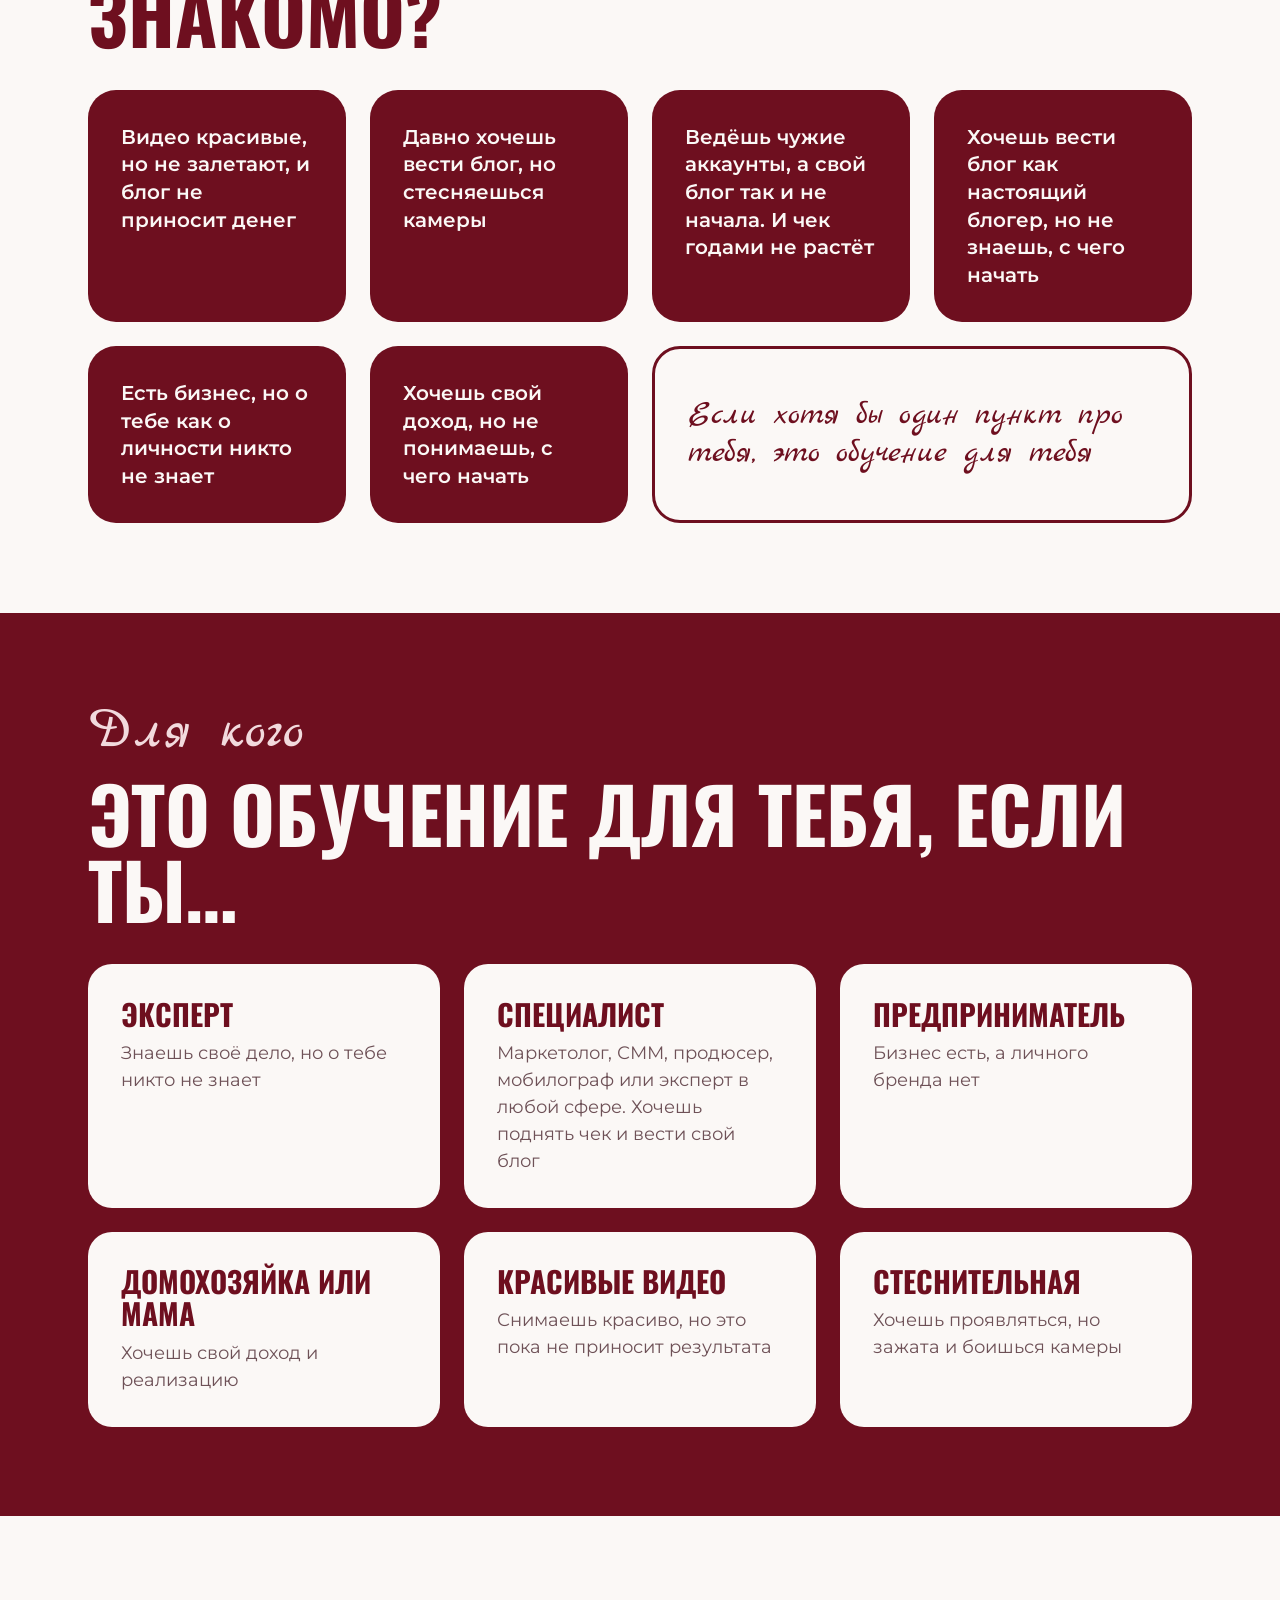
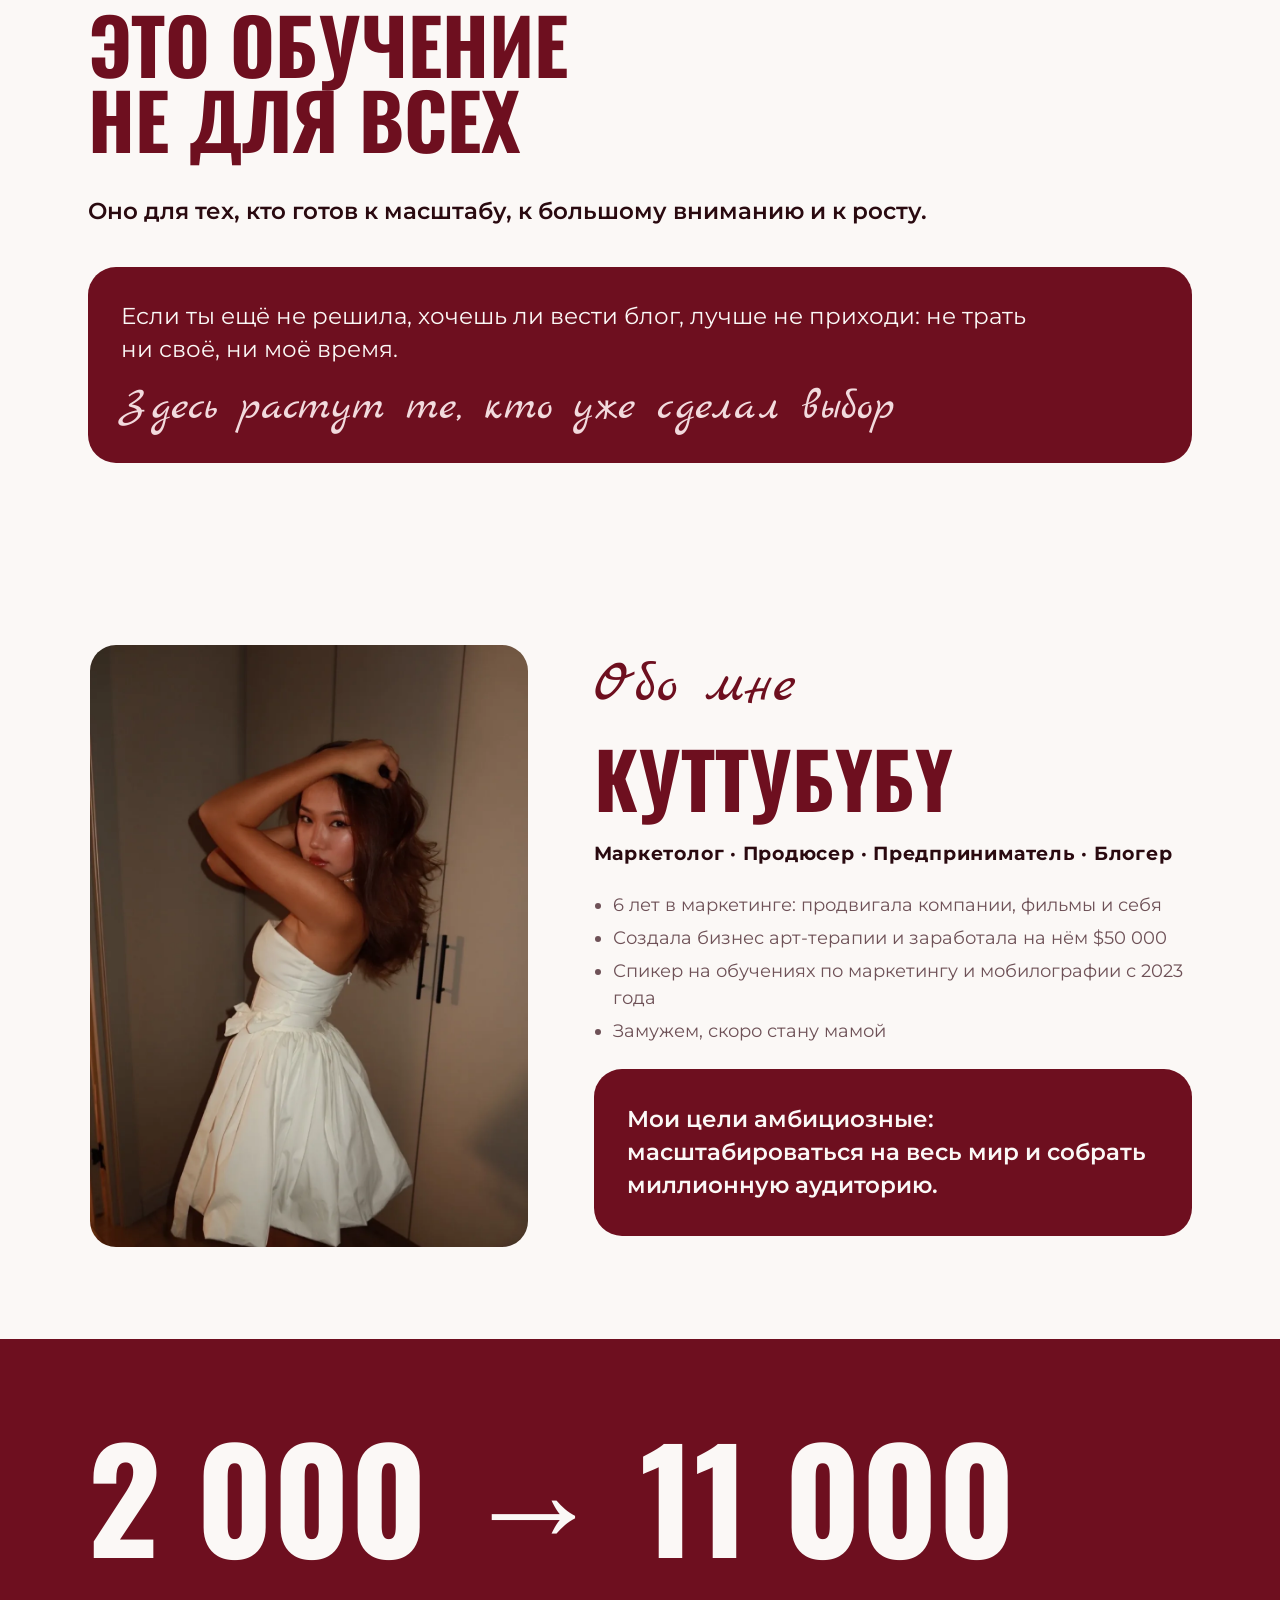
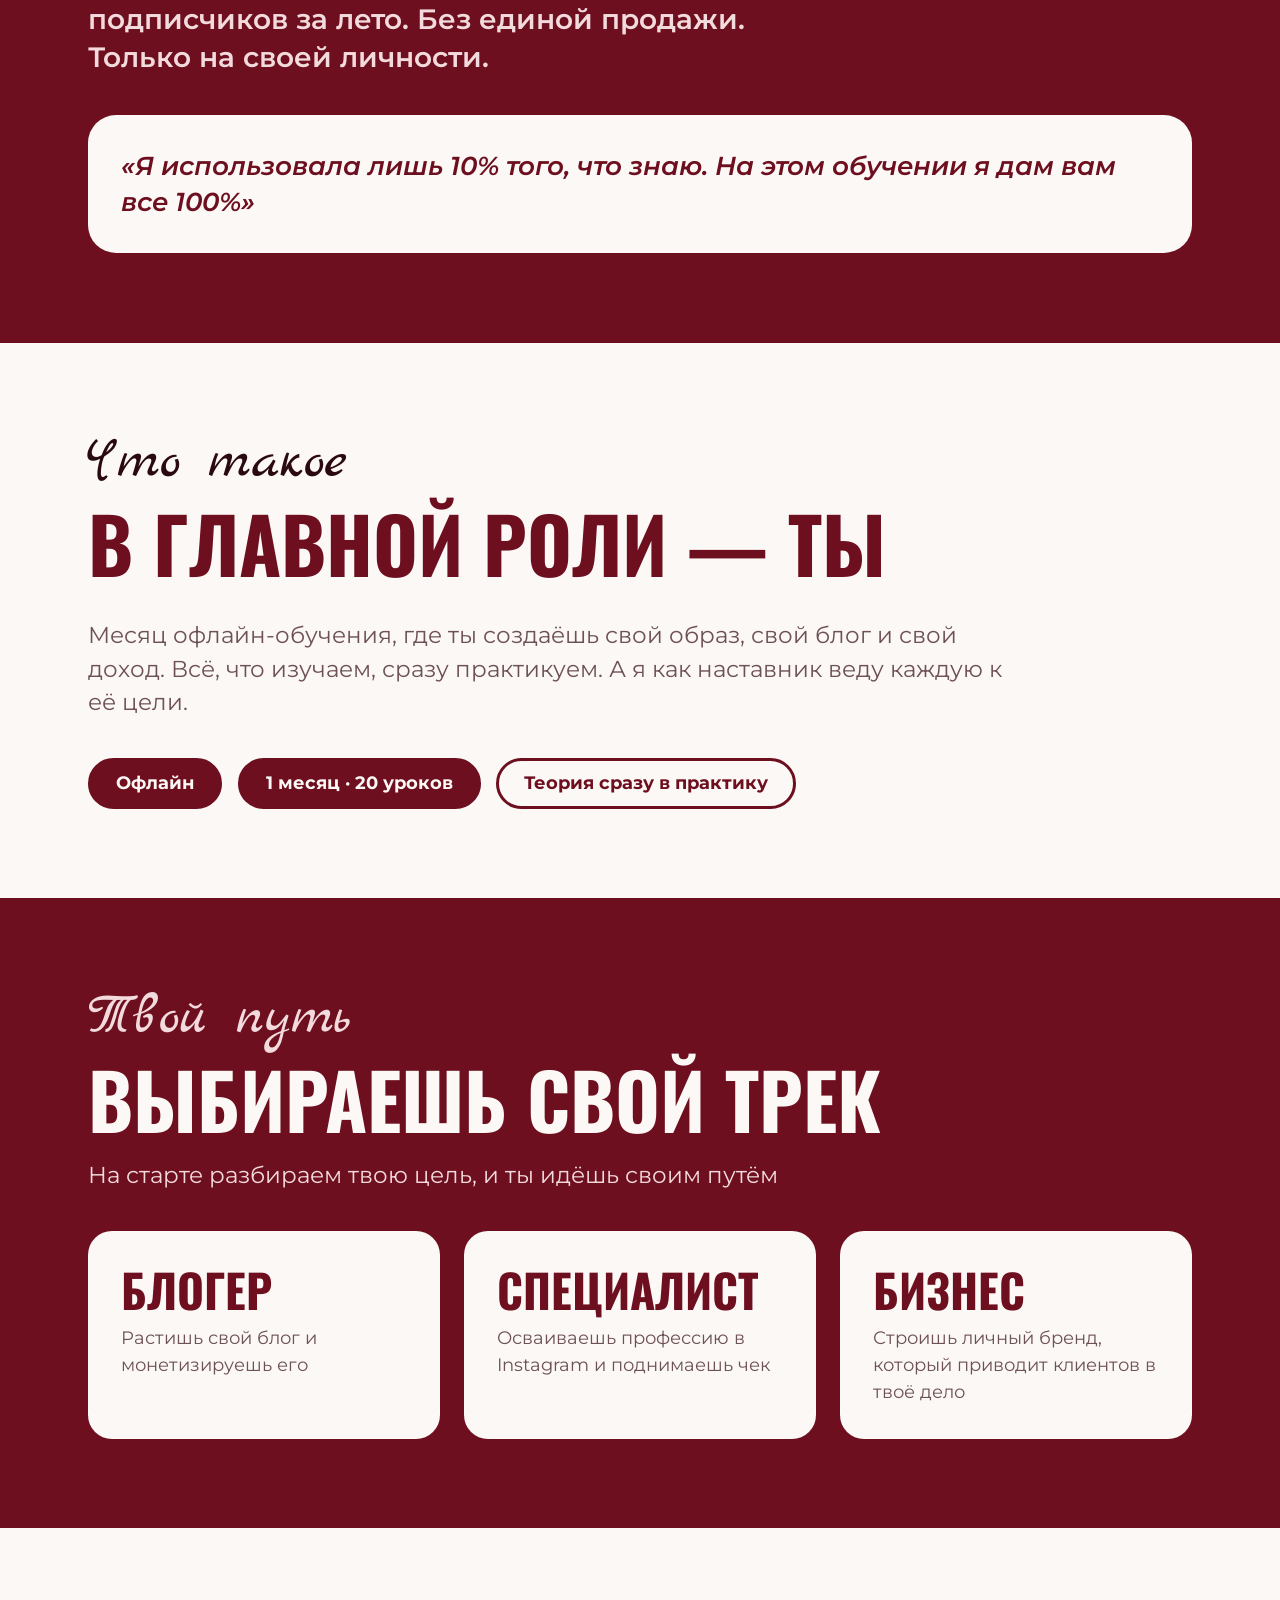
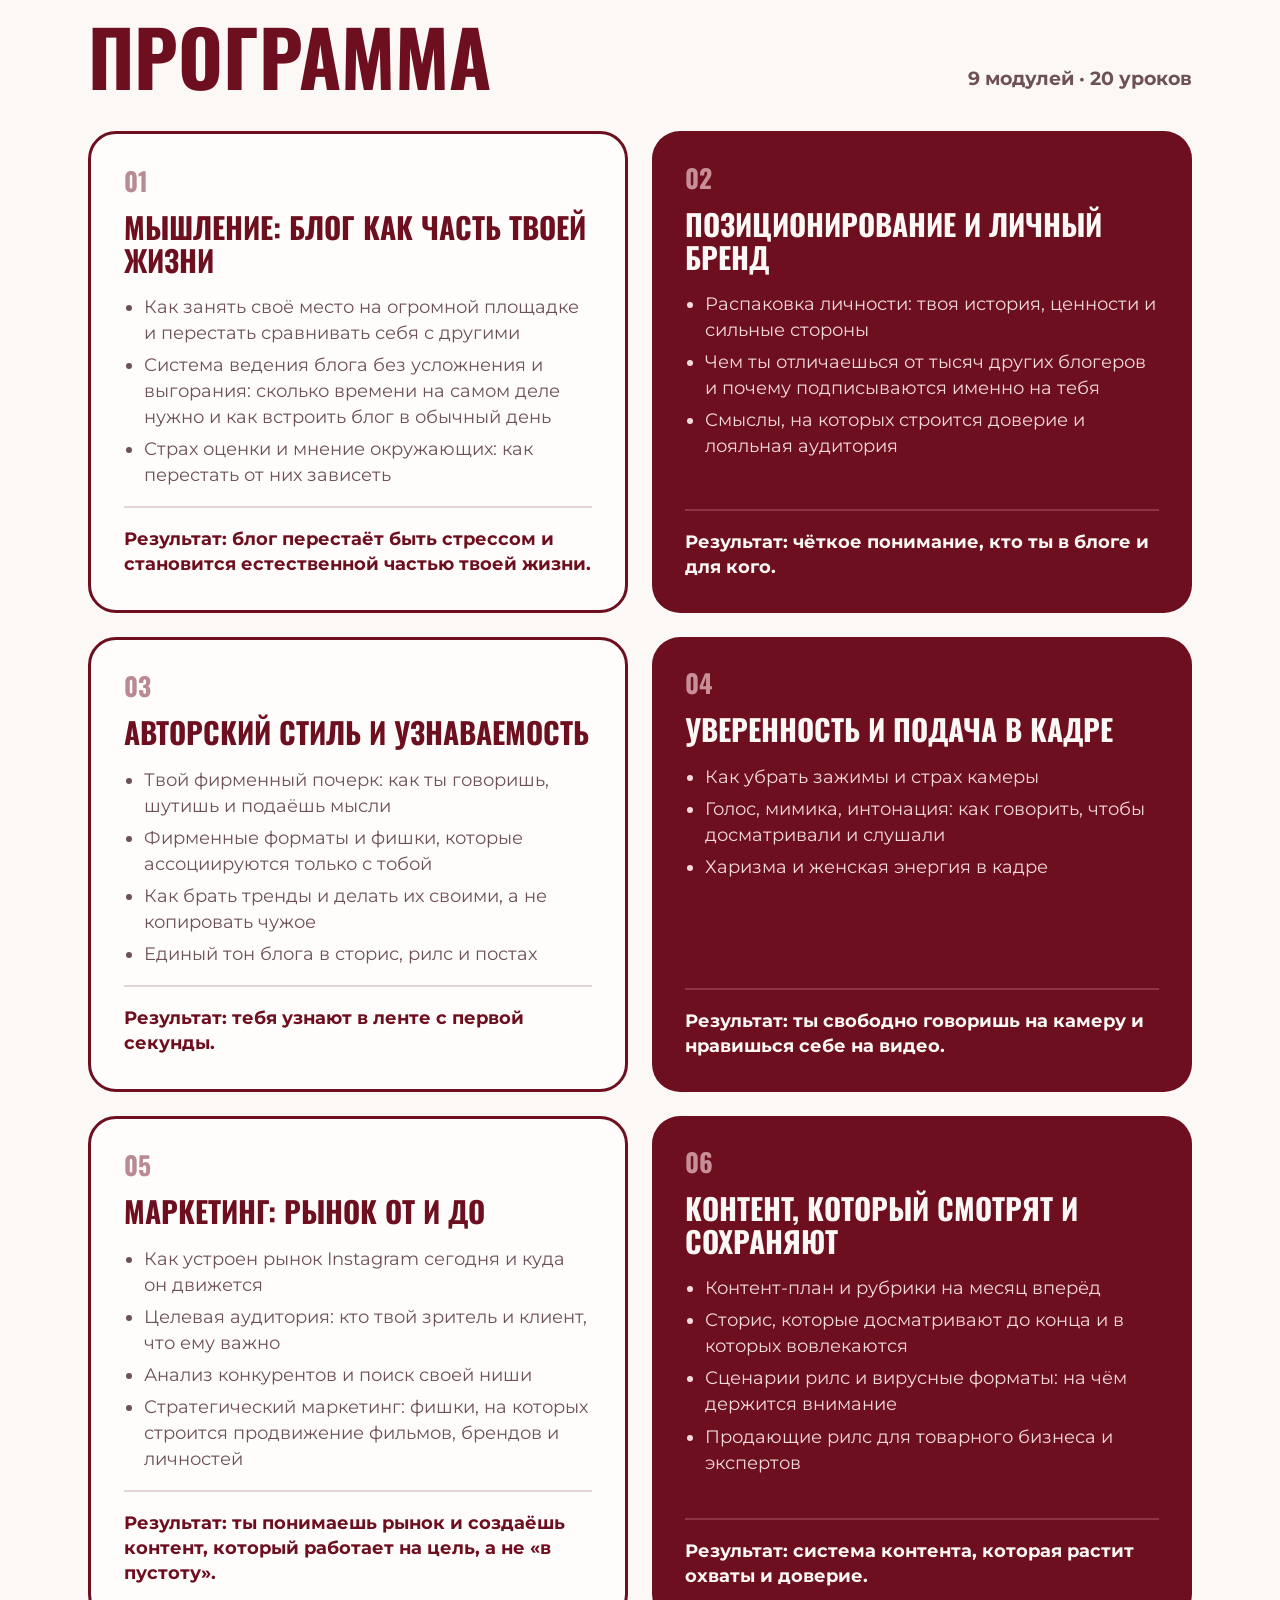
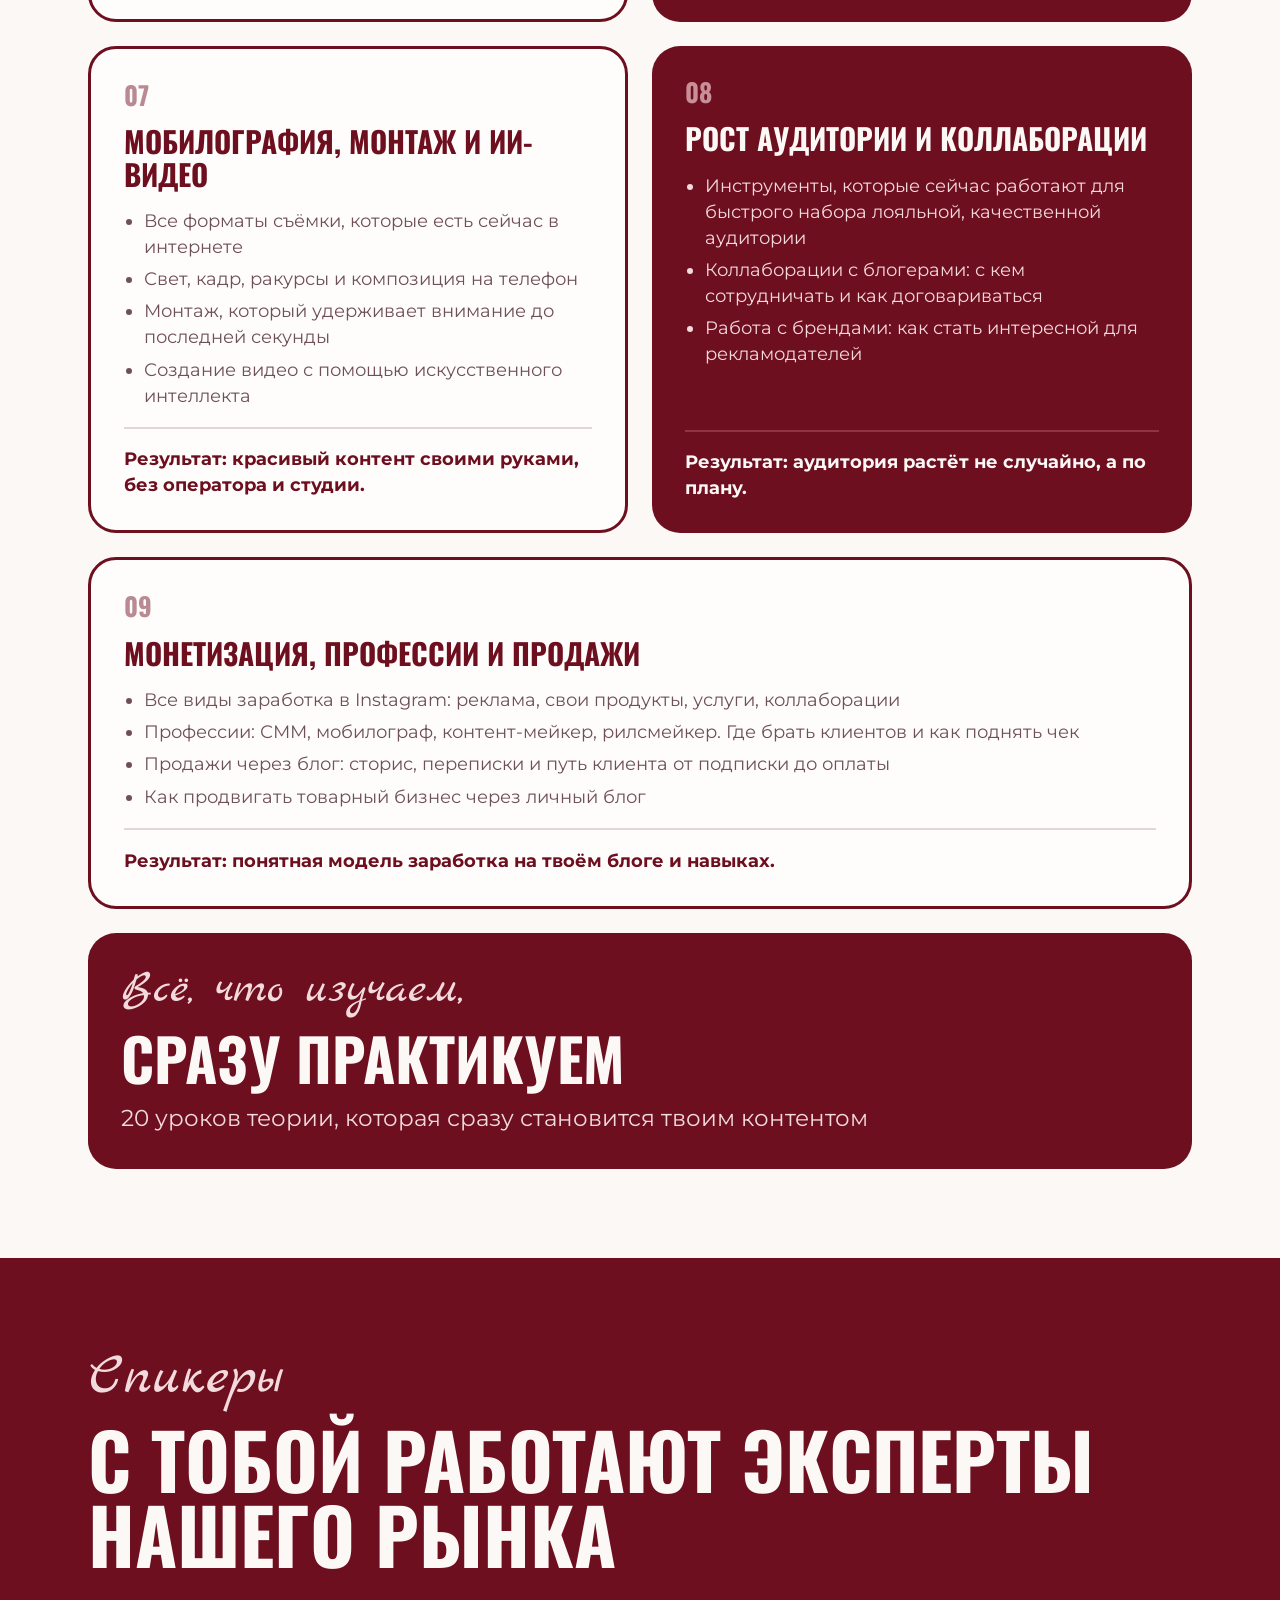
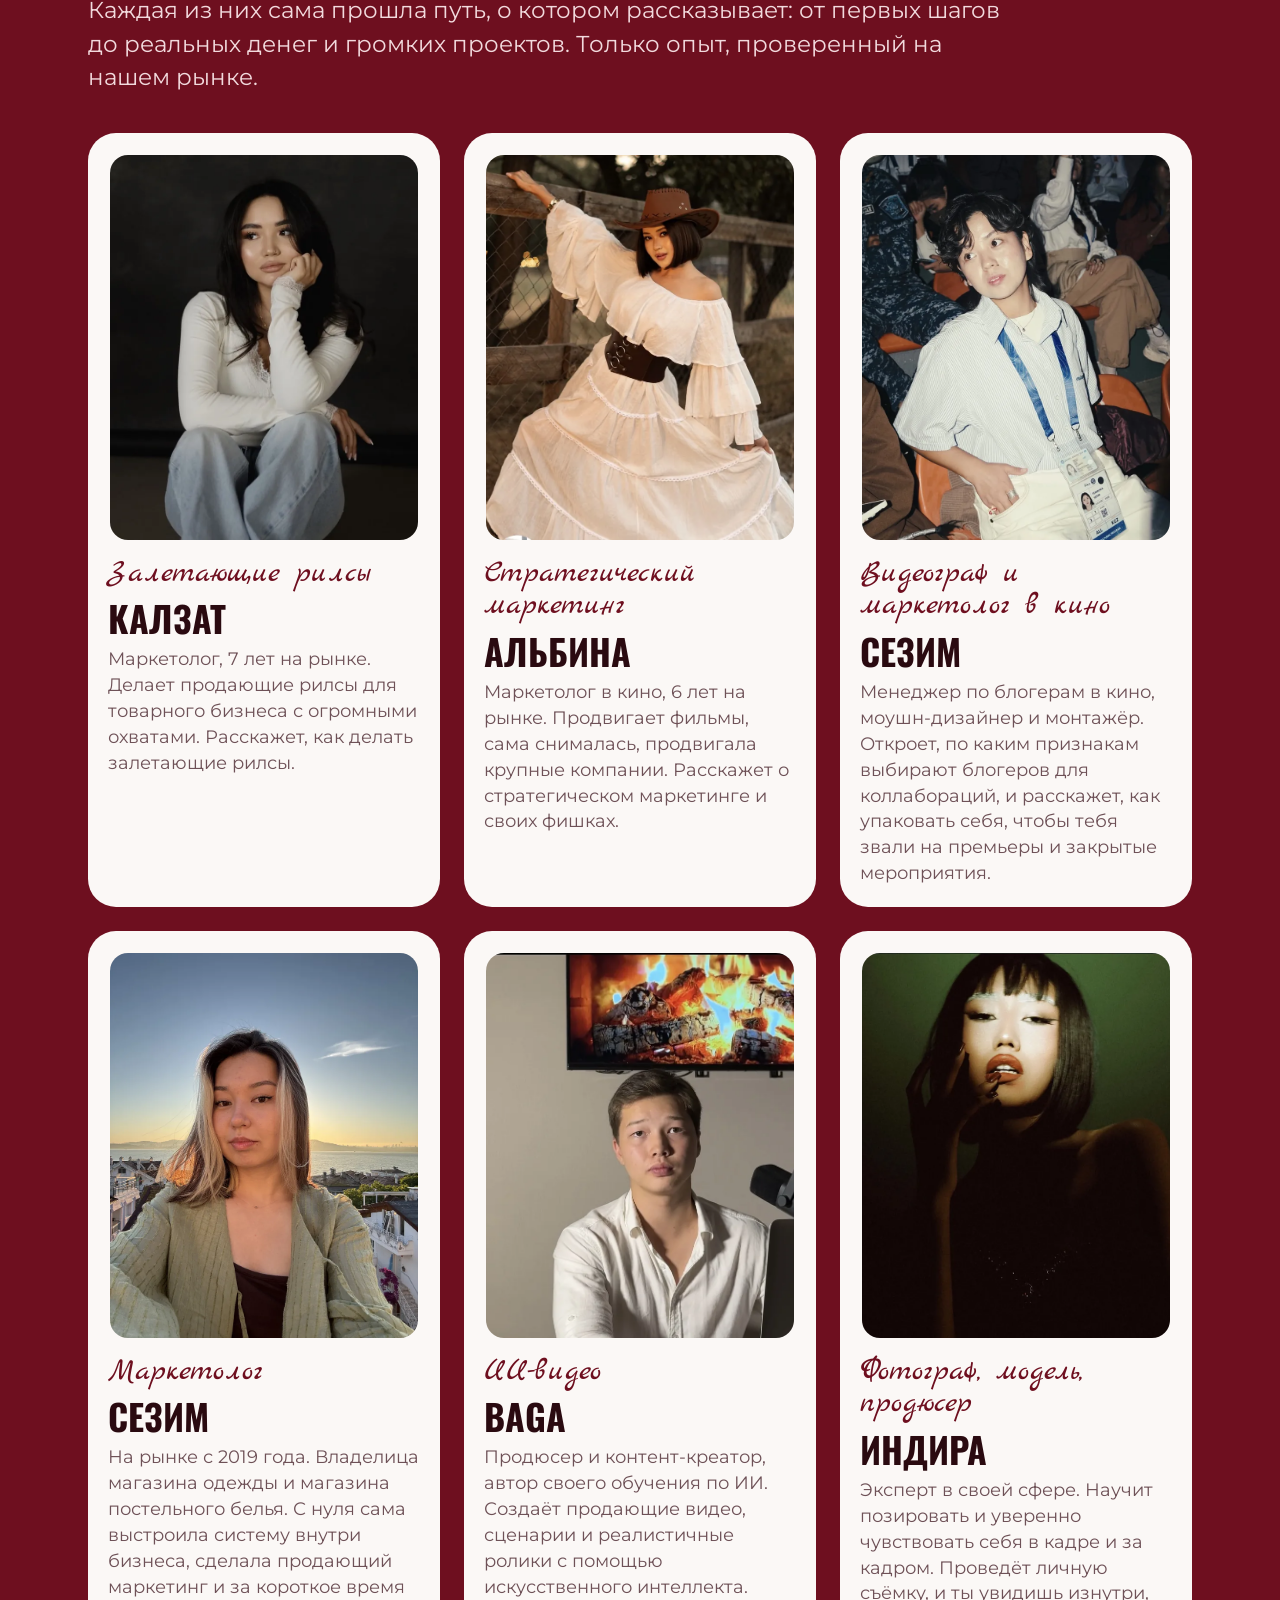
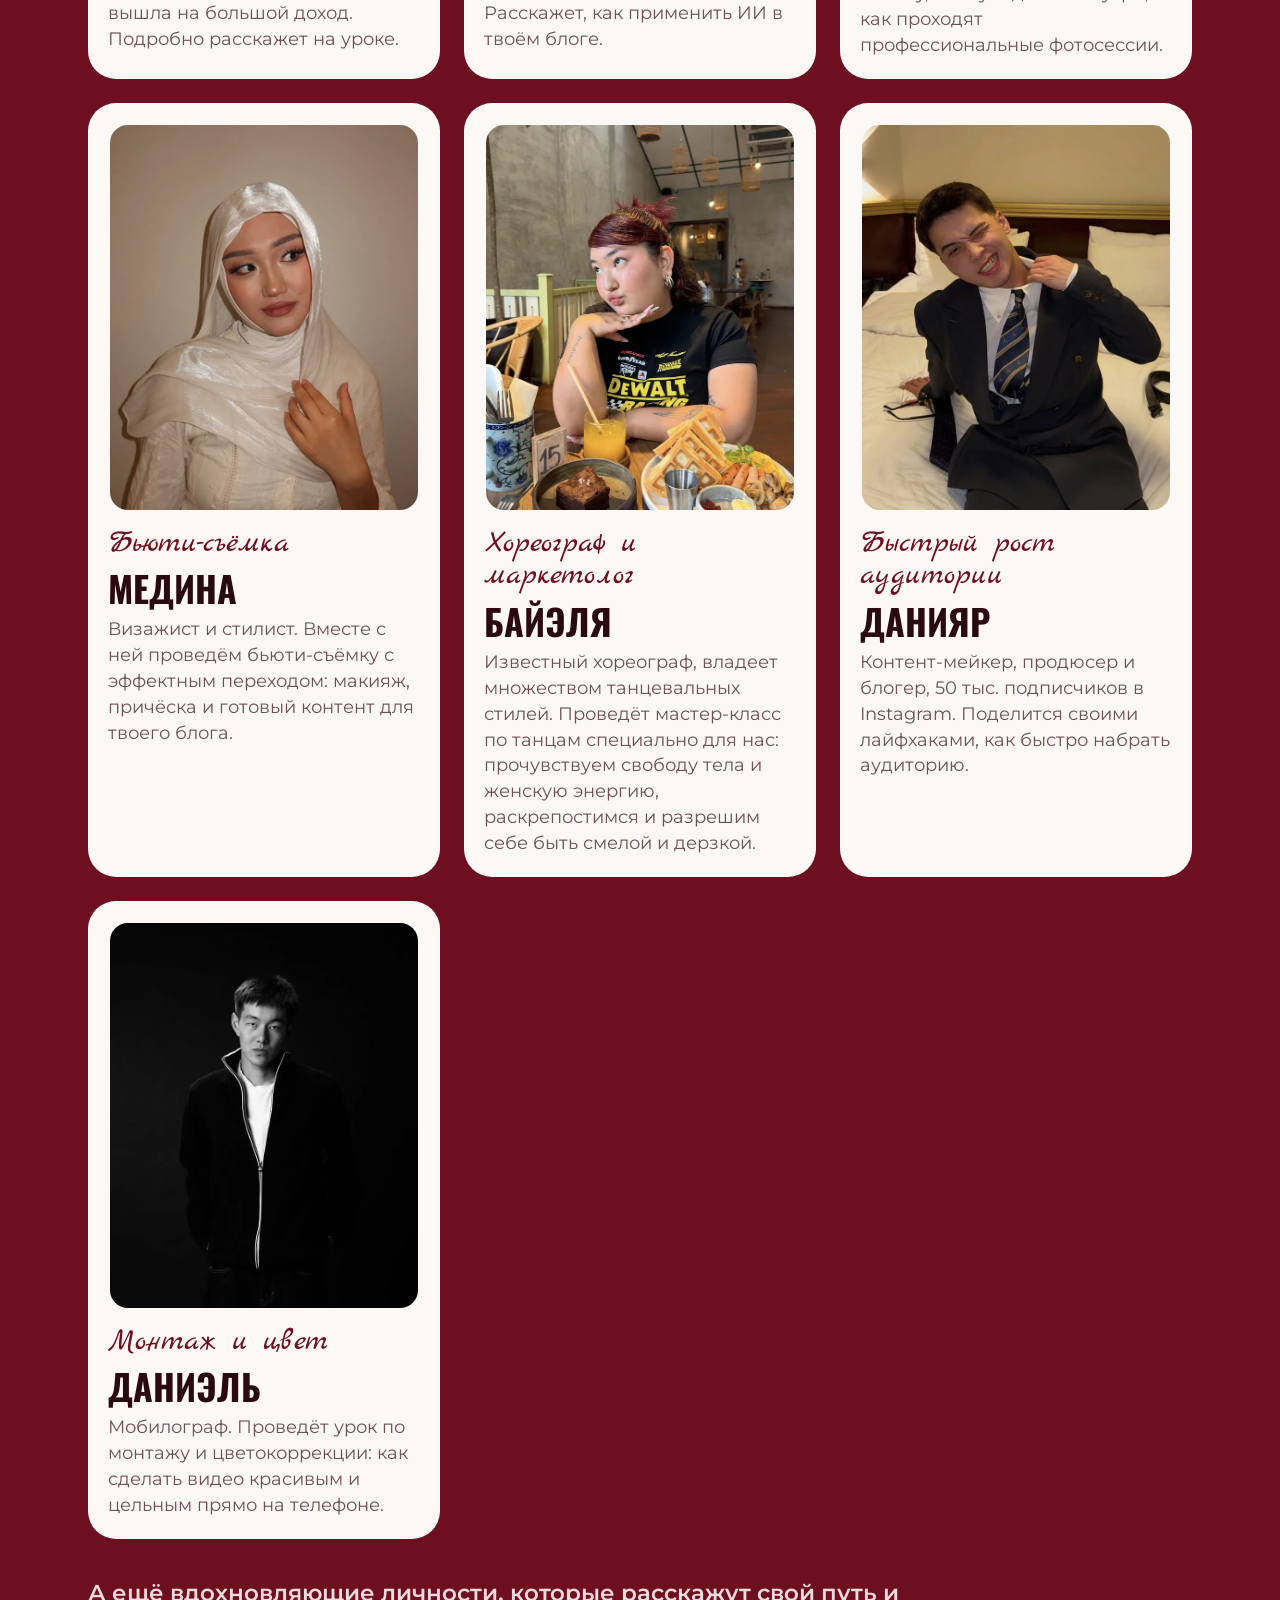
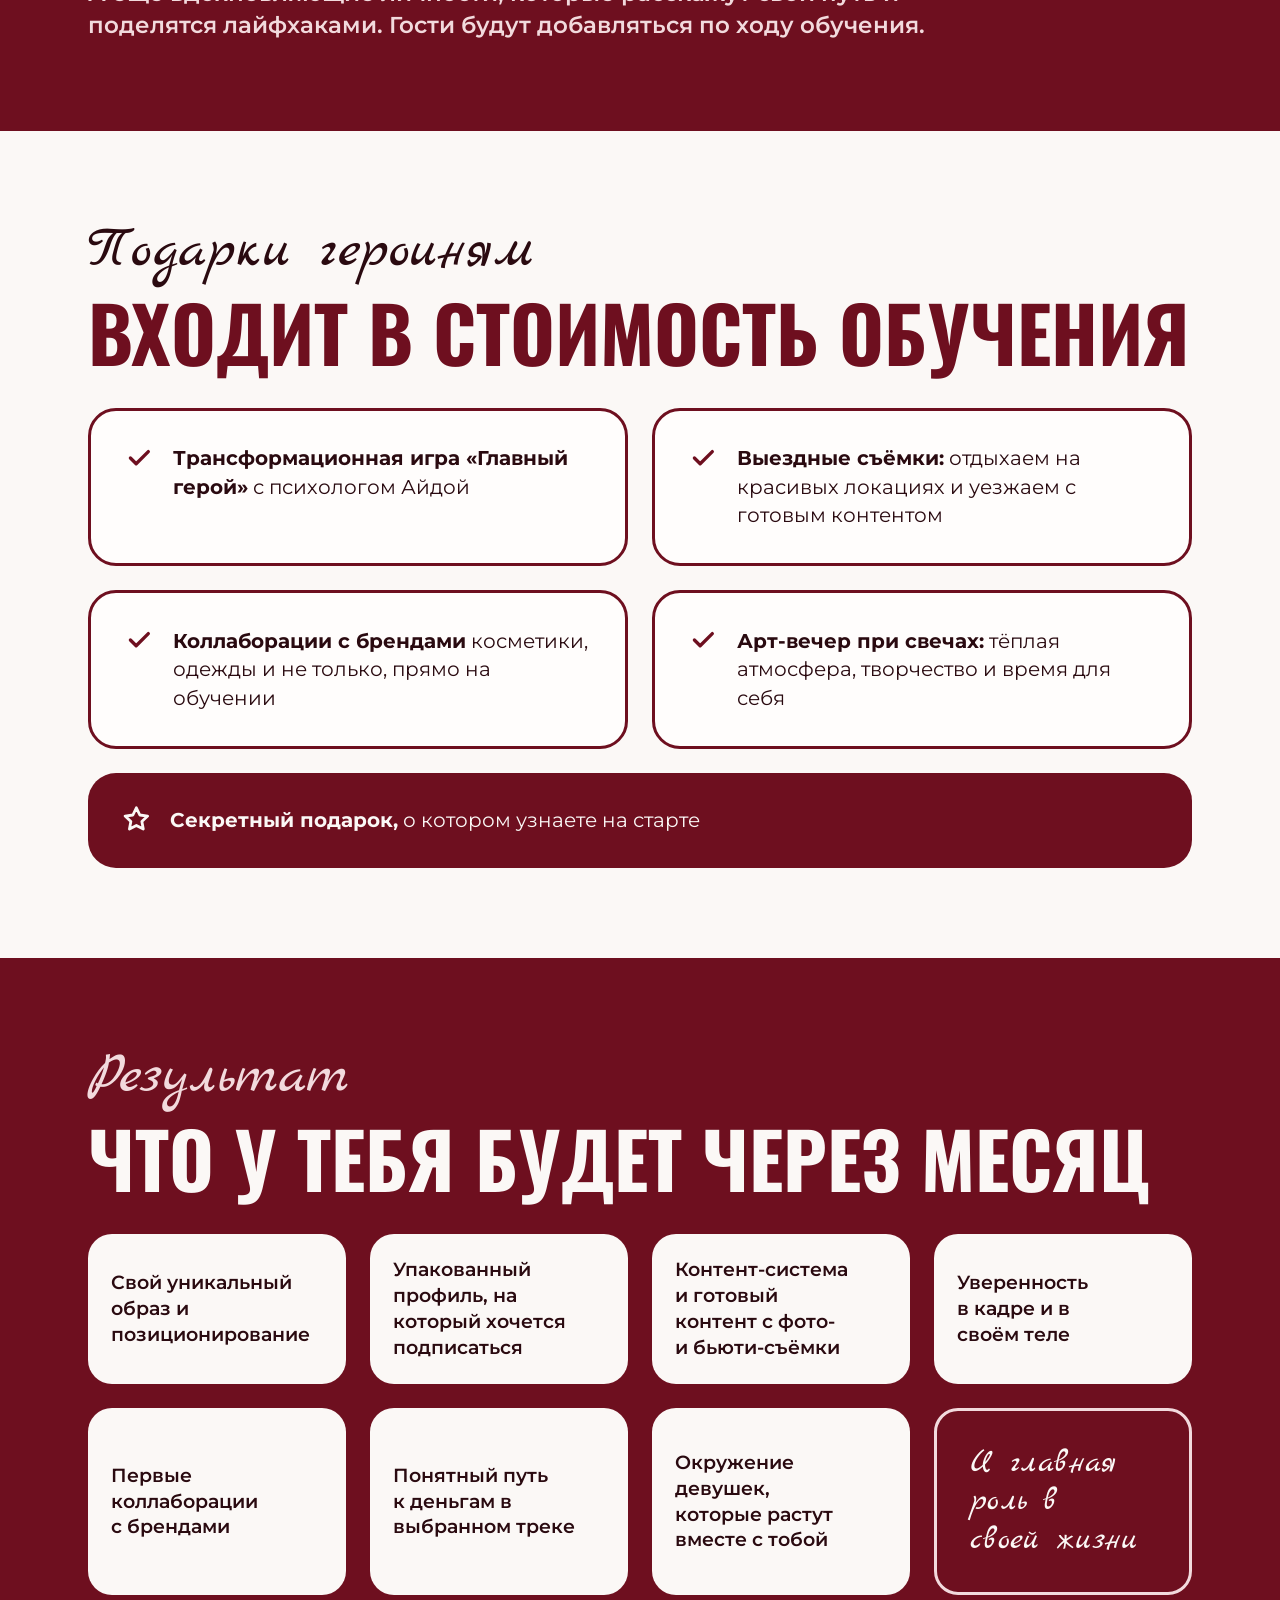
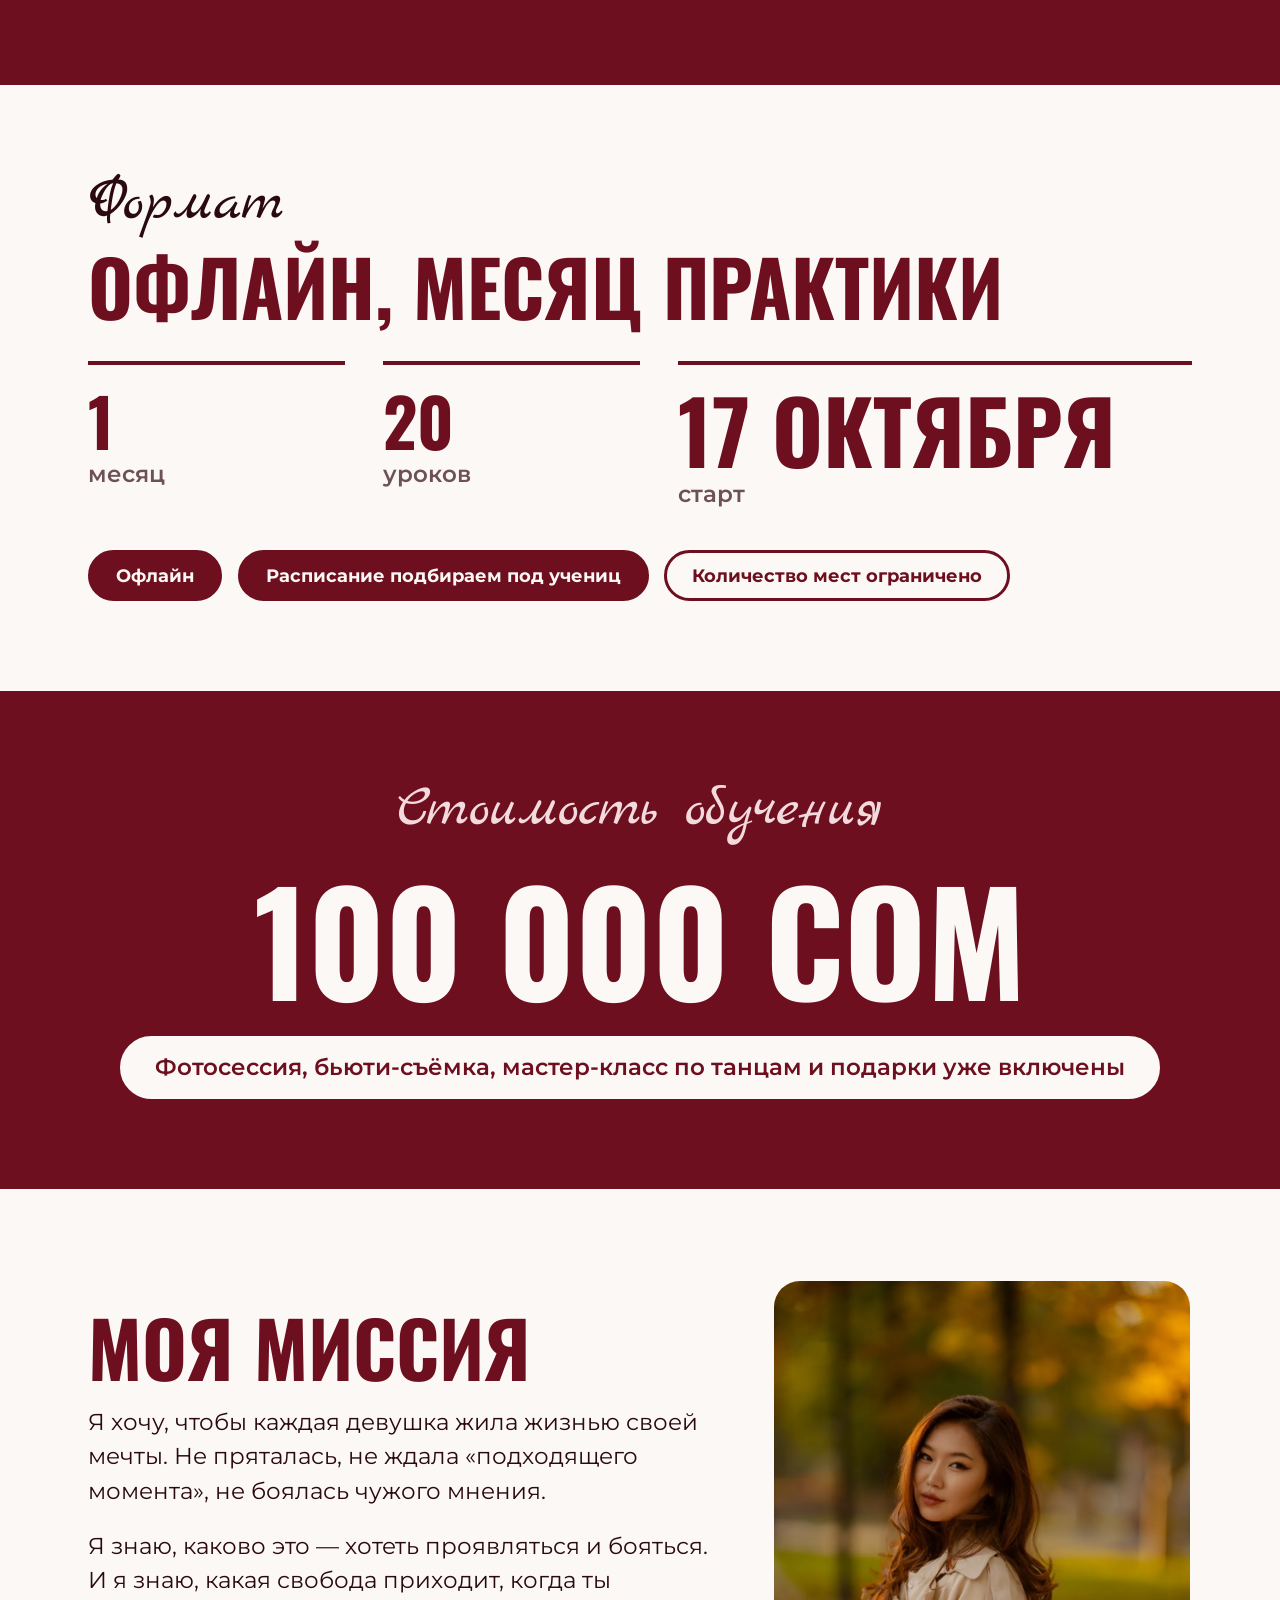
==== commit e2987d6a: "asd" ====
--- a/index.html
+++ b/index.html
@@ -3,10 +3,10 @@
 <head>
 <meta charset="utf-8">
 <meta name="viewport" content="width=device-width, initial-scale=1">
-<title>В главной роли — ты · обучение Куттубубу</title>
+<title>В главной роли — ты · обучение Куттубүбү</title>
 <meta name="description" content="Офлайн-обучение для девушек, которые хотят заявить о себе в Instagram и зарабатывать на блоге. 1 месяц, 20 уроков, старт 17 октября.">
 <meta property="og:type" content="website">
-<meta property="og:title" content="В главной роли — ты · обучение Куттубубу">
+<meta property="og:title" content="В главной роли — ты · обучение Куттубүбү">
 <meta property="og:description" content="Офлайн-обучение для девушек, которые хотят заявить о себе в Instagram и зарабатывать на блоге.">
 <meta property="og:image" content="assets/img/og-cover.jpg">
 <meta name="theme-color" content="#6E0F1F">
@@ -323,7 +323,7 @@
 
 <header class="site-header">
  <div class="wrap">
-  <a class="logo" href="#cover">Куттубубу</a>
+  <a class="logo" href="#cover">Куттубүбү</a>
   <nav class="nav" aria-label="Разделы">
    <a class="nav__link" href="#program">Программа</a>
    <a class="nav__link" href="#speakers">Спикеры</a>
@@ -343,8 +343,8 @@
    <h1 class="h-display cover__title">В главной<br>роли <span class="cover__dash">—</span> ты</h1>
   </div>
   <figure class="photo photo--cutout cover__photo">
-   <img src="assets/img/kuttububu-hero.webp" alt="Куттубубу" fetchpriority="high">
-   <span class="photo__ph">[Фото Куттубубу без фона]</span>
+   <img src="assets/img/kuttububu-hero.webp" alt="Куттубүбү" fetchpriority="high">
+   <span class="photo__ph">[Фото Куттубүбү без фона]</span>
   </figure>
   <p class="cover__lead">Офлайн-обучение для девушек, которые хотят заявить о себе в Instagram и зарабатывать на блоге</p>
   <div class="cover__foot">
@@ -413,12 +413,12 @@
 <section class="block bg-milk reveal" id="about">
  <div class="wrap about">
   <figure class="photo about__photo">
-   <img src="assets/img/kuttububu-about.webp" alt="Куттубубу" loading="lazy">
-   <span class="photo__ph">[Фото Куттубубу]</span>
+   <img src="assets/img/kuttububu-about.webp" alt="Куттубүбү" loading="lazy">
+   <span class="photo__ph">[Фото Куттубүбү]</span>
   </figure>
   <div class="about__body">
    <p class="script">Обо мне</p>
-   <h2 class="h2">Куттубубу</h2>
+   <h2 class="h2">Куттубүбү</h2>
    <p class="roles"><span>Маркетолог ·</span> <span>Продюсер ·</span> <span>Предприниматель ·</span> <span>Блогер</span></p>
    <ul class="about__list">
     <li>6 лет в маркетинге: продвигала компании, фильмы и себя</li>
@@ -733,8 +733,8 @@
 <section class="block bg-milk reveal" id="mission">
  <div class="wrap mission">
   <figure class="photo mission__photo">
-   <img src="assets/img/kuttububu-mission.webp" alt="Куттубубу" loading="lazy">
-   <span class="photo__ph">[Фото Куттубубу]</span>
+   <img src="assets/img/kuttububu-mission.webp" alt="Куттубүбү" loading="lazy">
+   <span class="photo__ph">[Фото Куттубүбү]</span>
   </figure>
   <div class="mission__body">
    <h2 class="h2">Моя миссия</h2>
@@ -757,8 +757,8 @@
    <a class="pill pill--light" href="https://instagram.com/kuttububu" target="_blank" rel="noopener">Instagram: @kuttububu</a>
   </div>
   <figure class="photo photo--cutout photo--on-bordo final__photo">
-   <img src="assets/img/kuttububu-final.webp" alt="Куттубубу" loading="lazy">
-   <span class="photo__ph">[Фото Куттубубу без фона]</span>
+   <img src="assets/img/kuttububu-final.webp" alt="Куттубүбү" loading="lazy">
+   <span class="photo__ph">[Фото Куттубүбү без фона]</span>
   </figure>
  </div>
 </section>
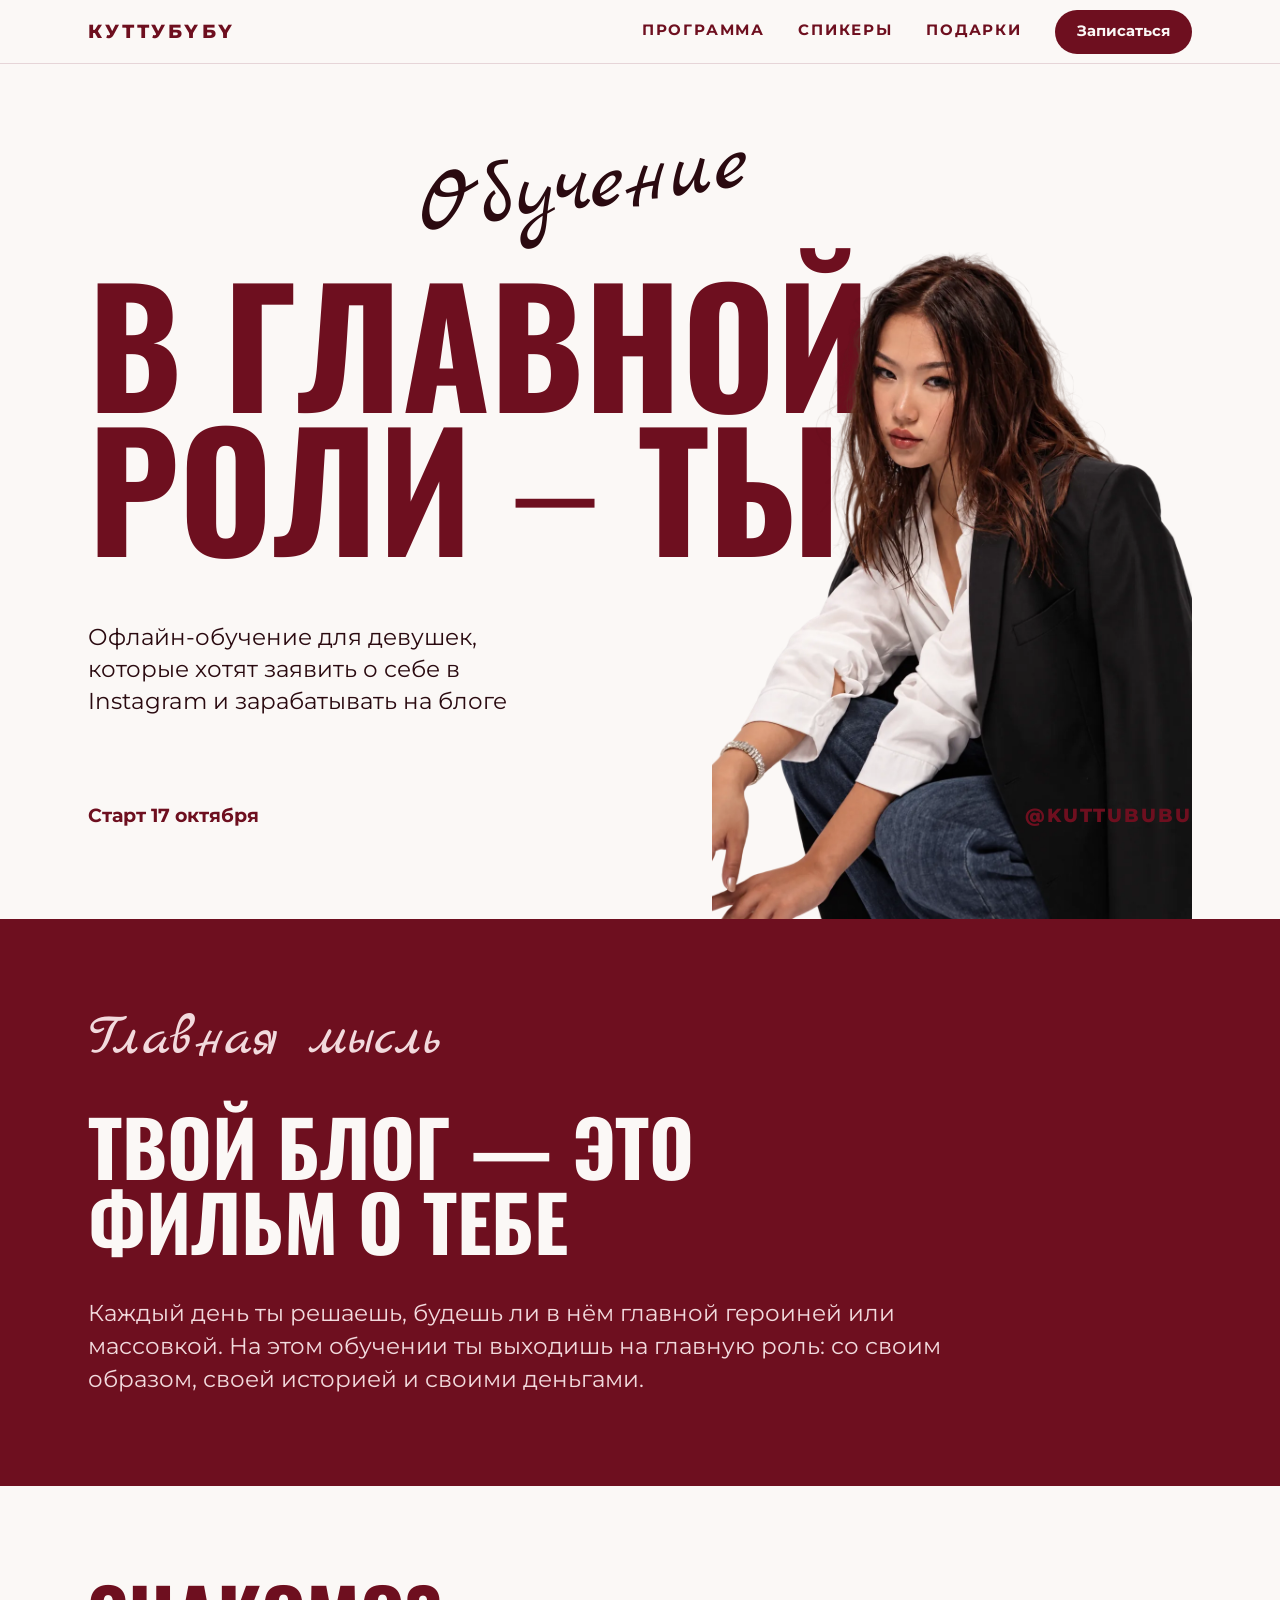
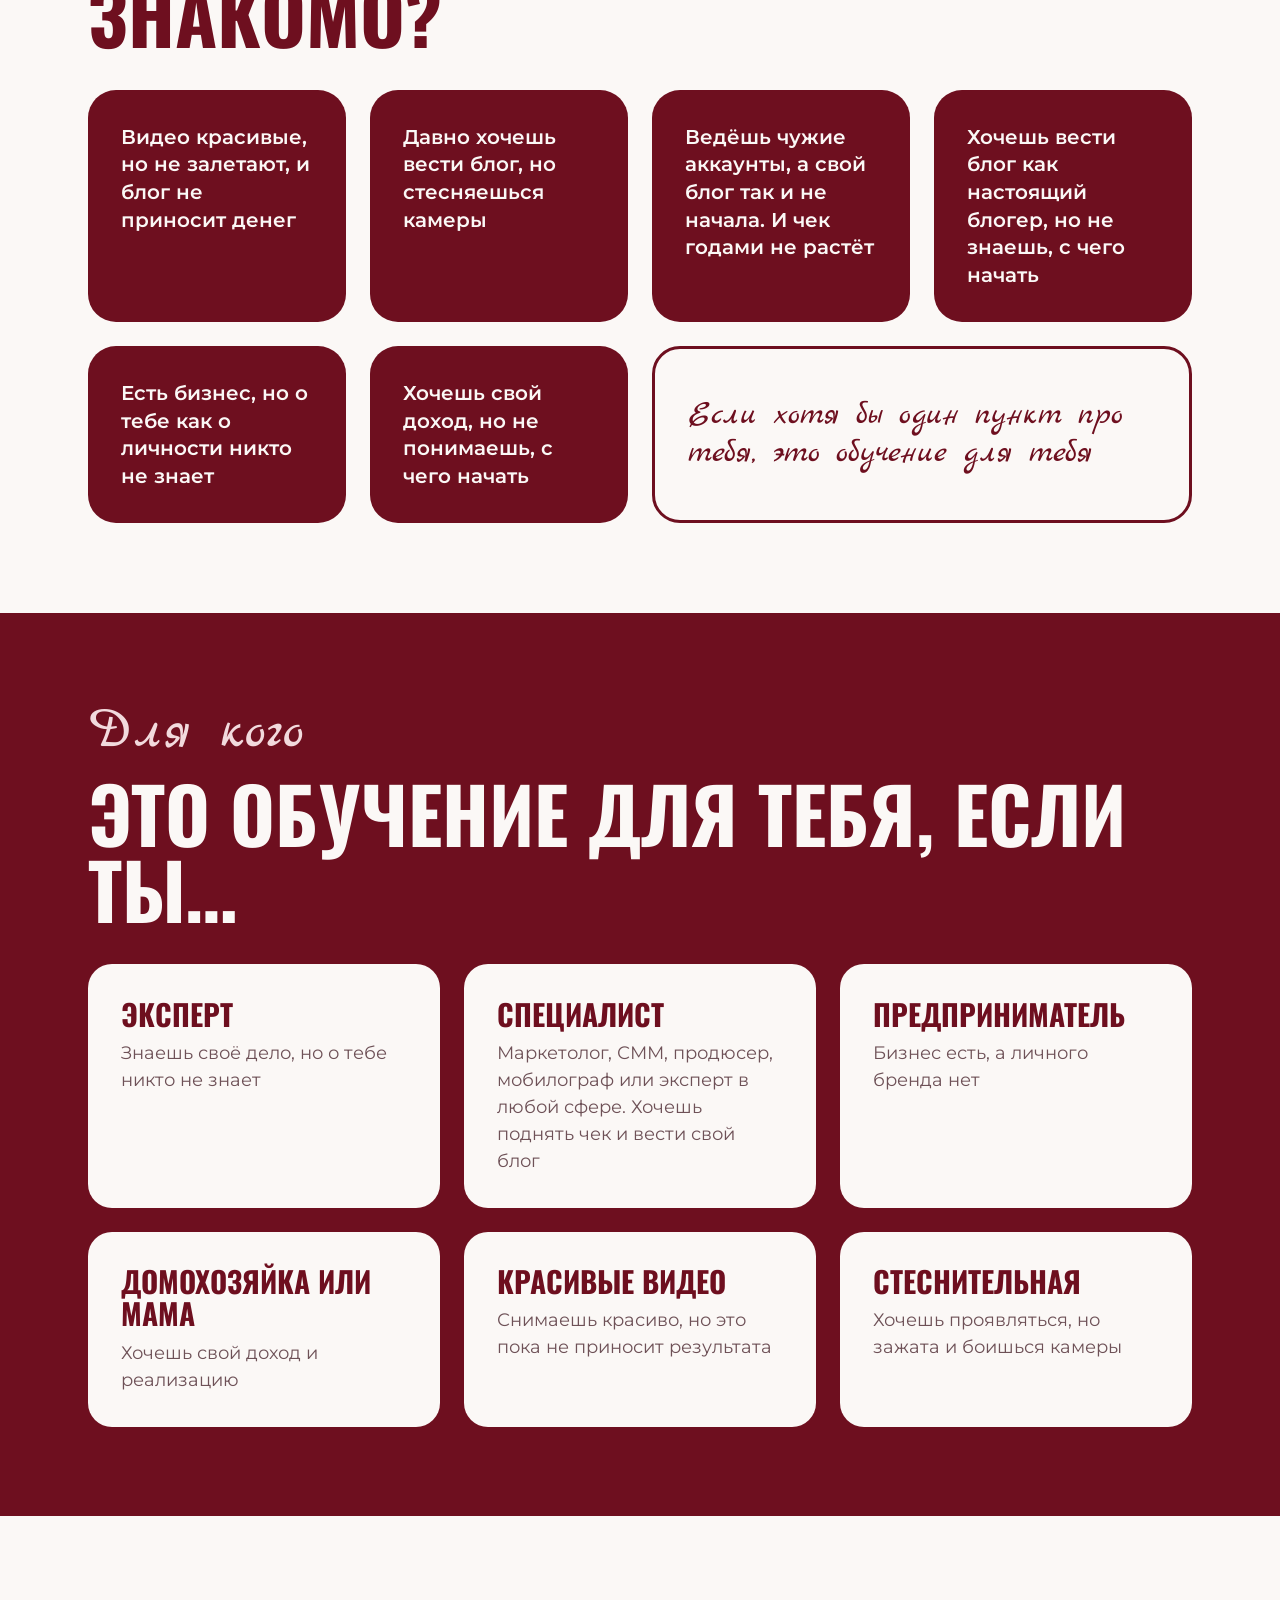
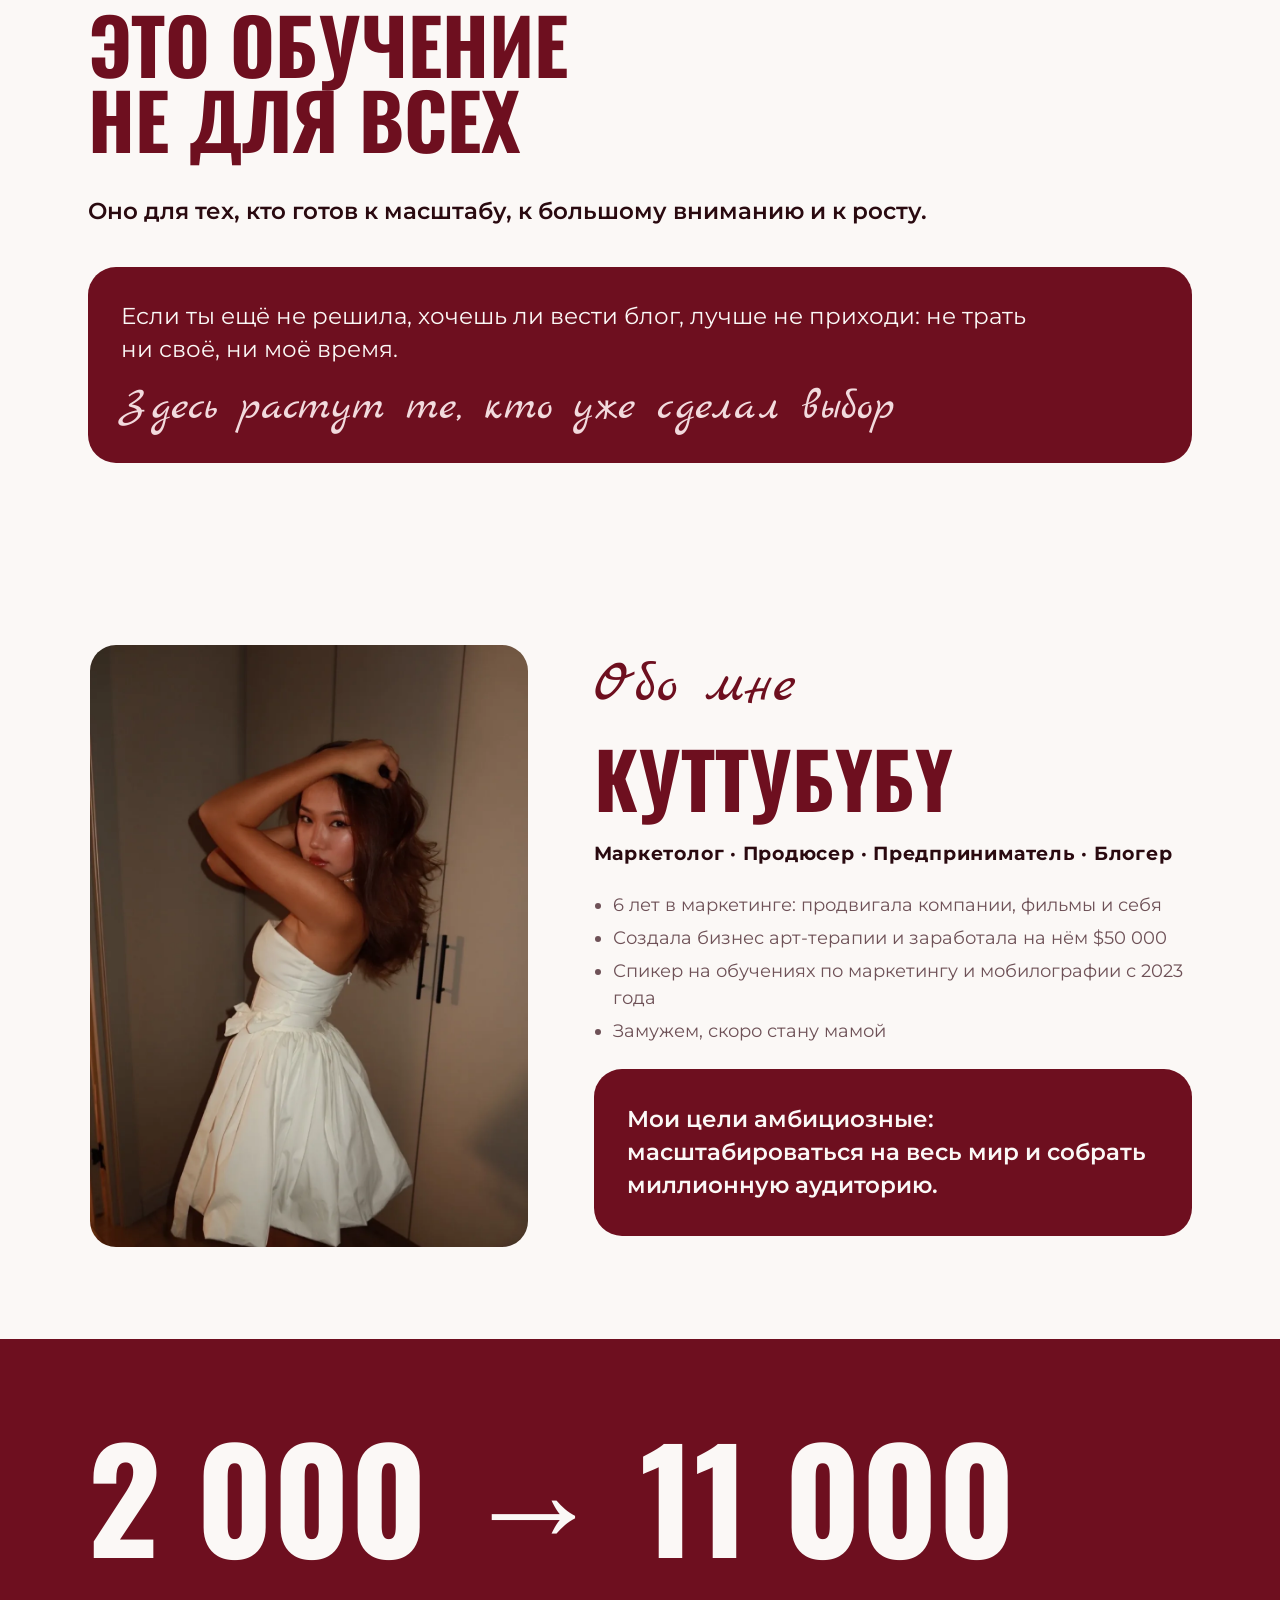
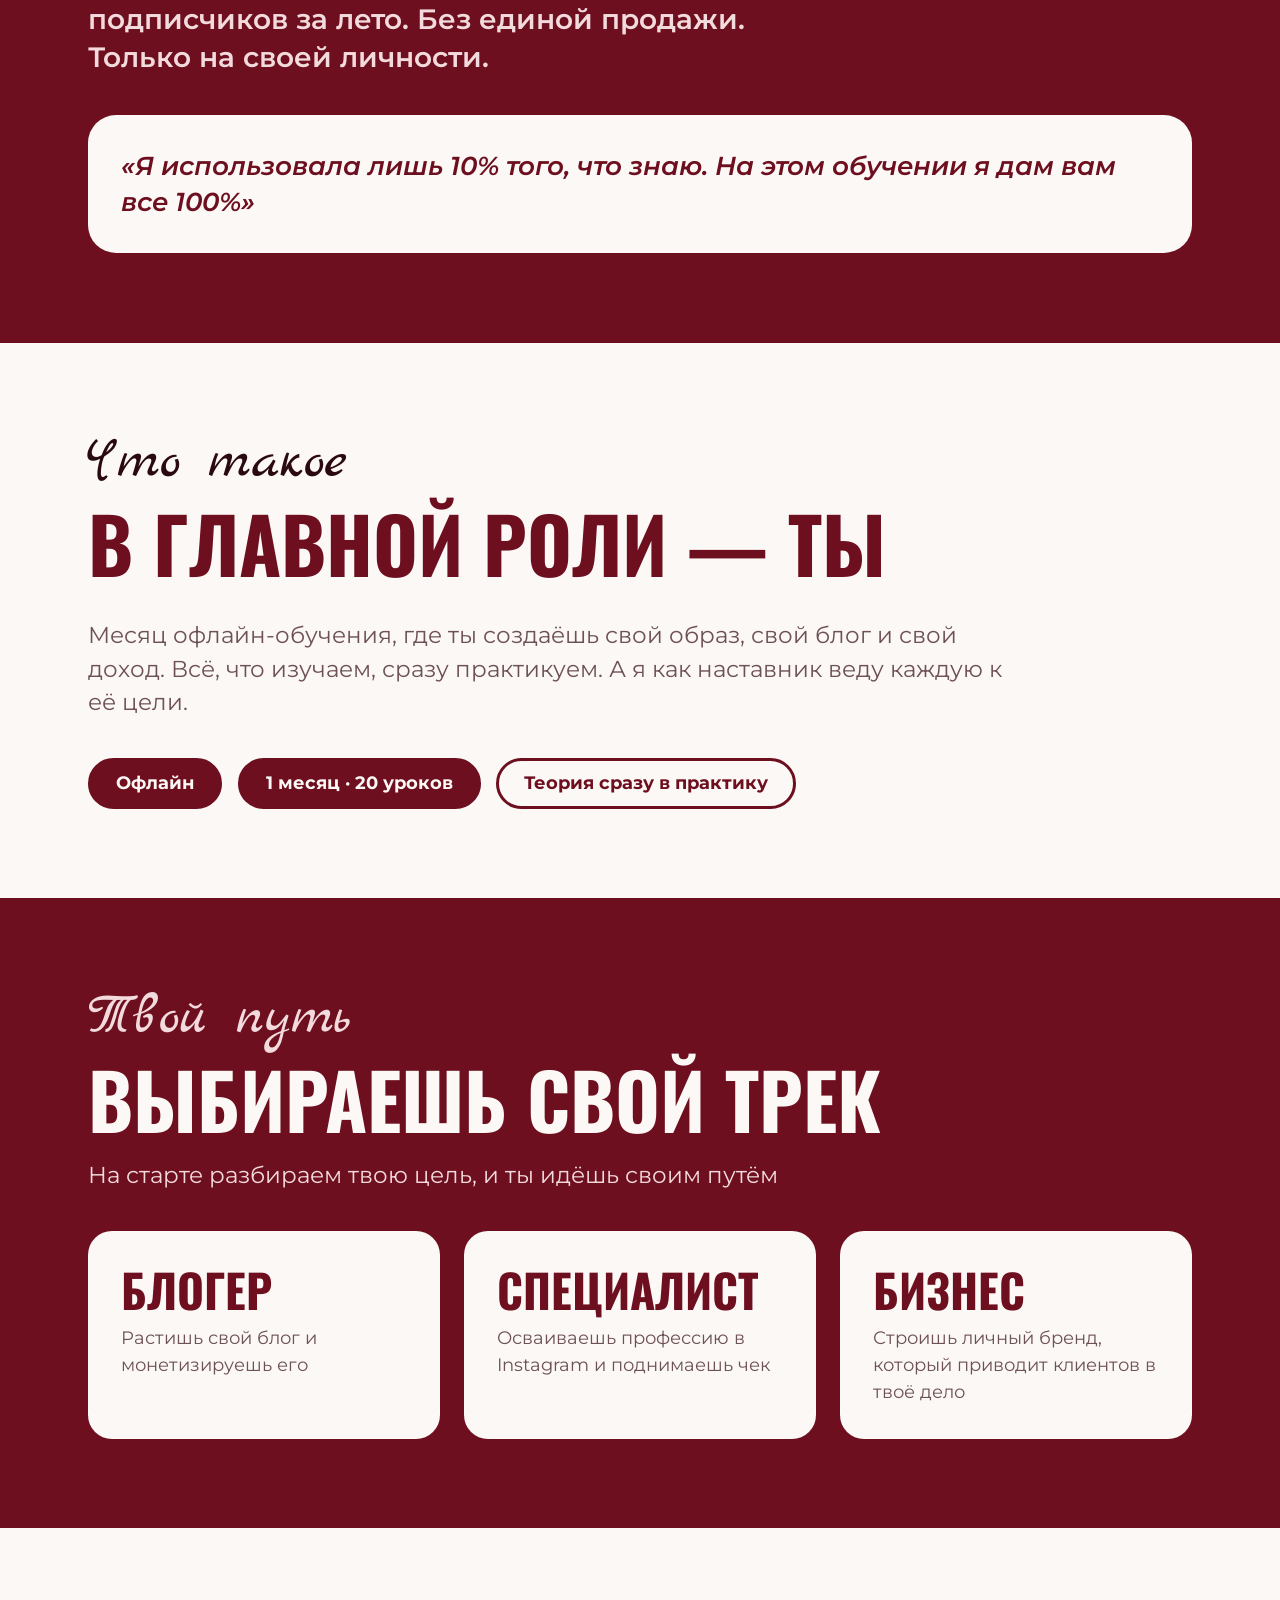
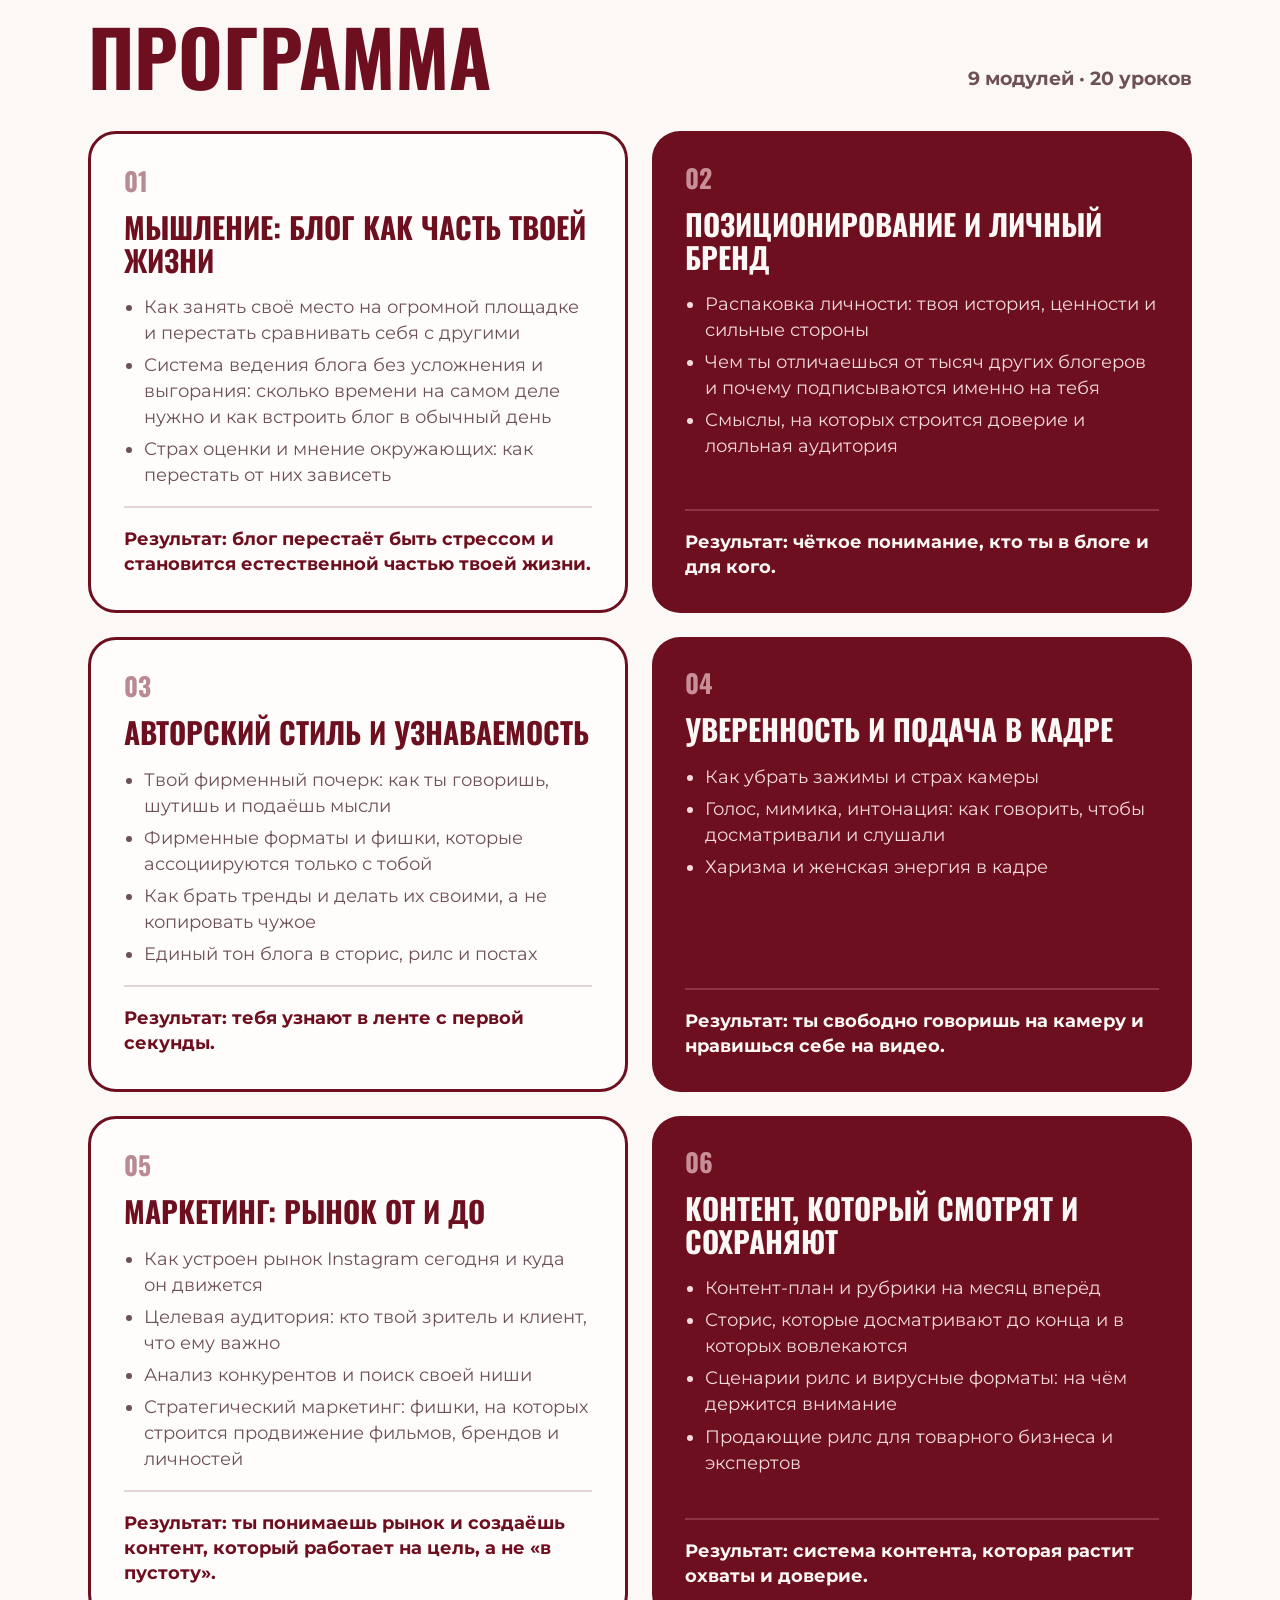
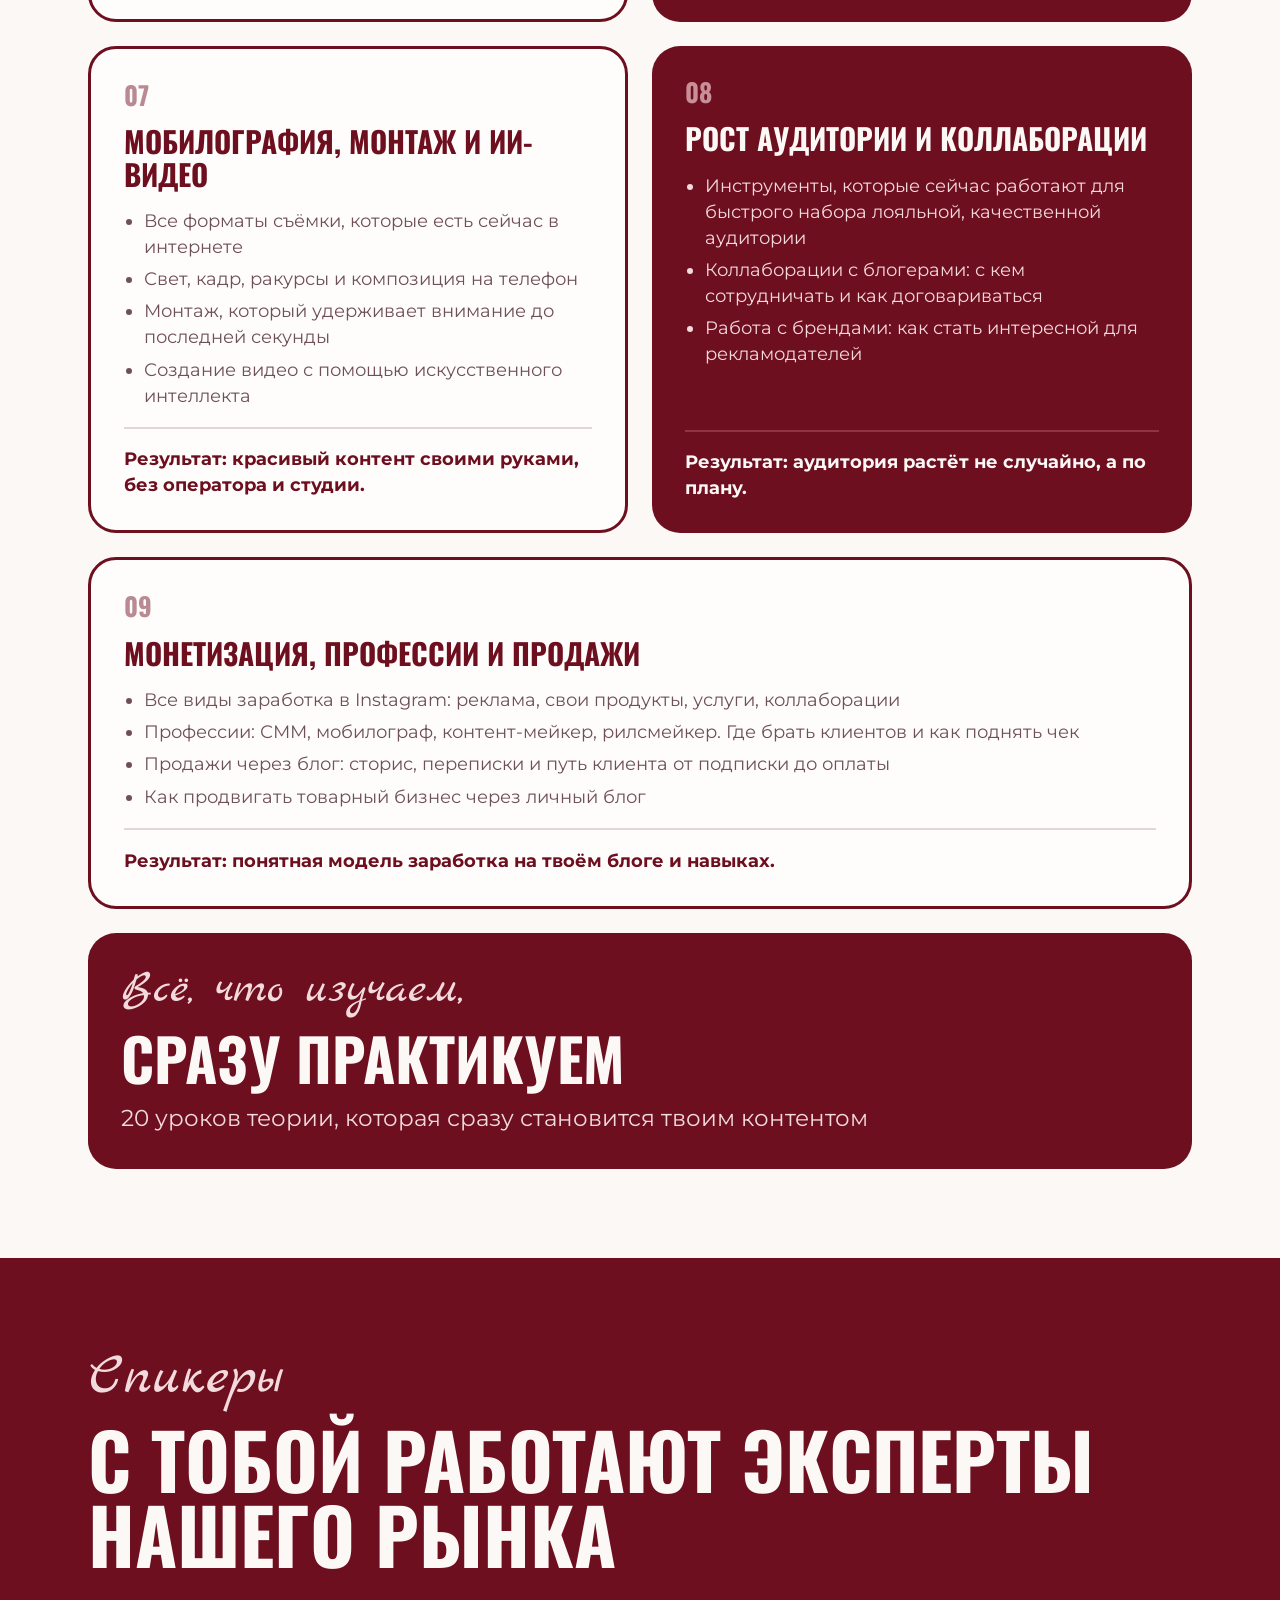
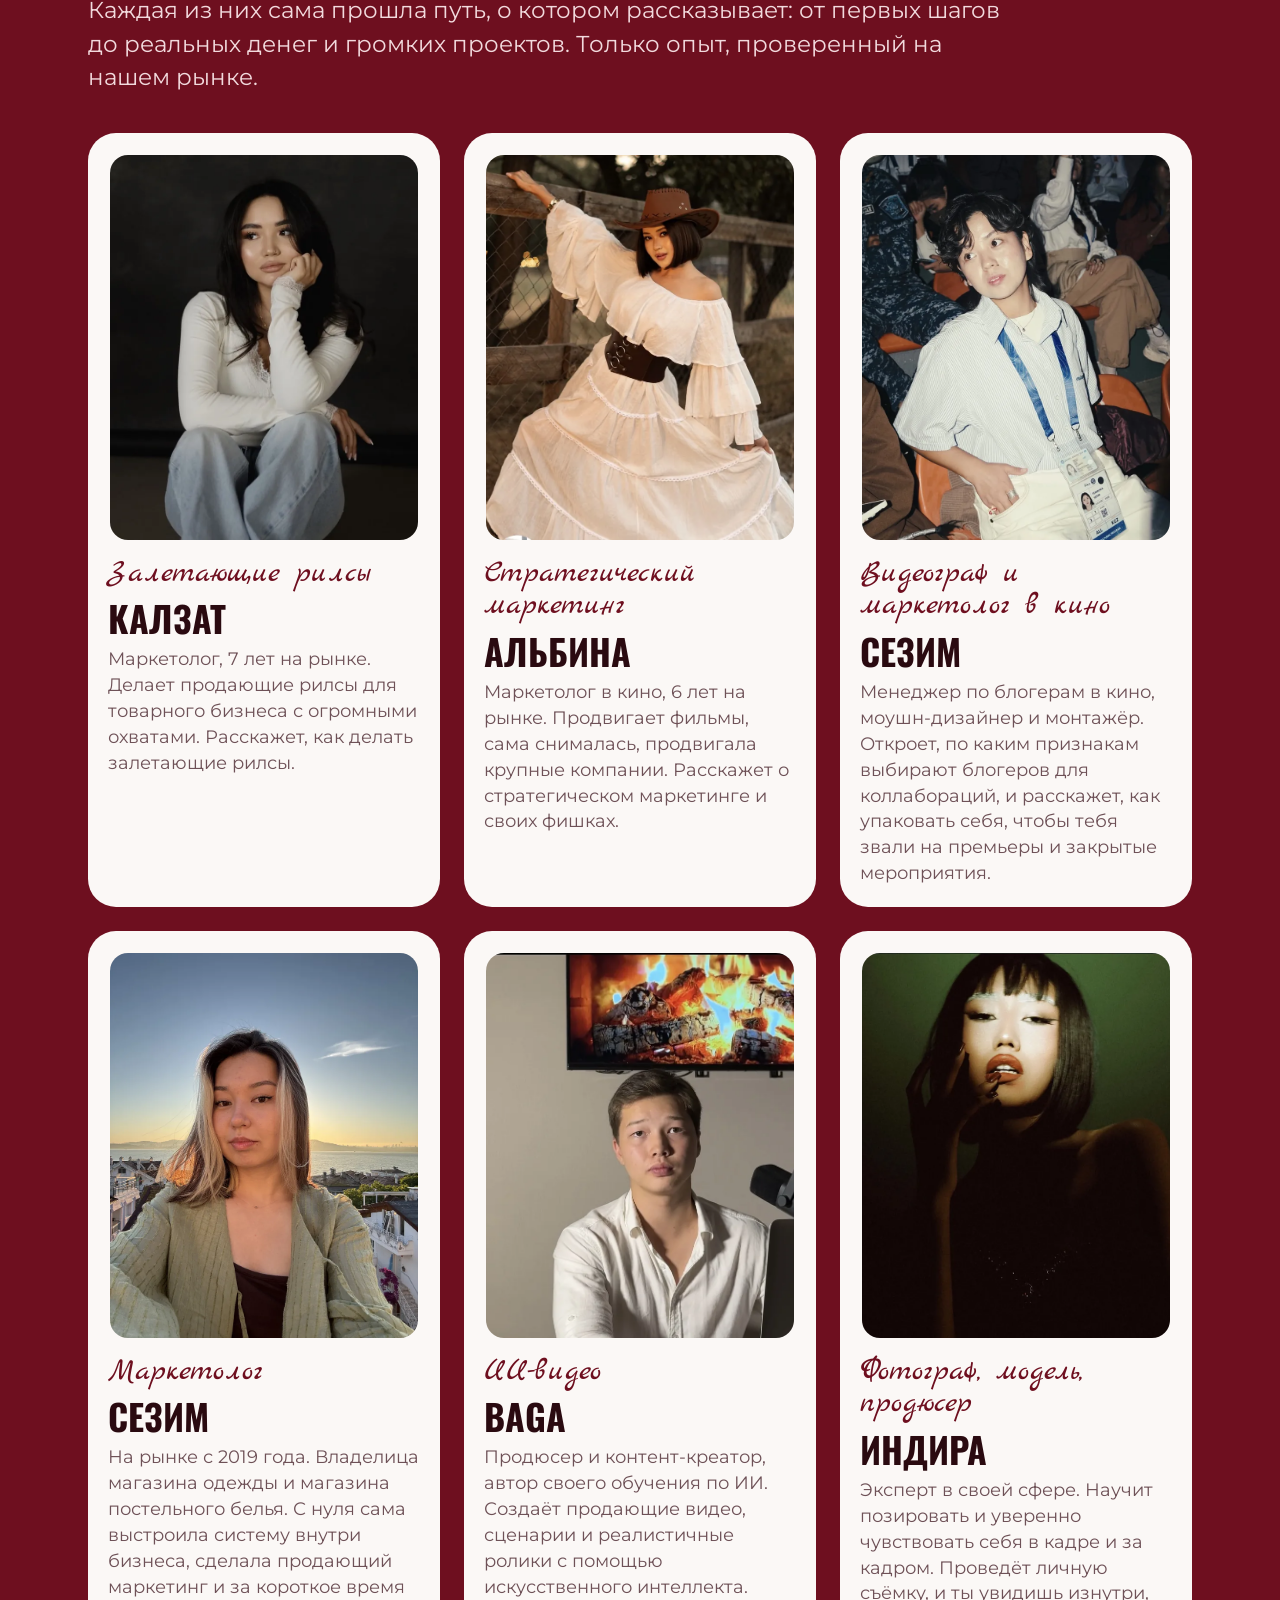
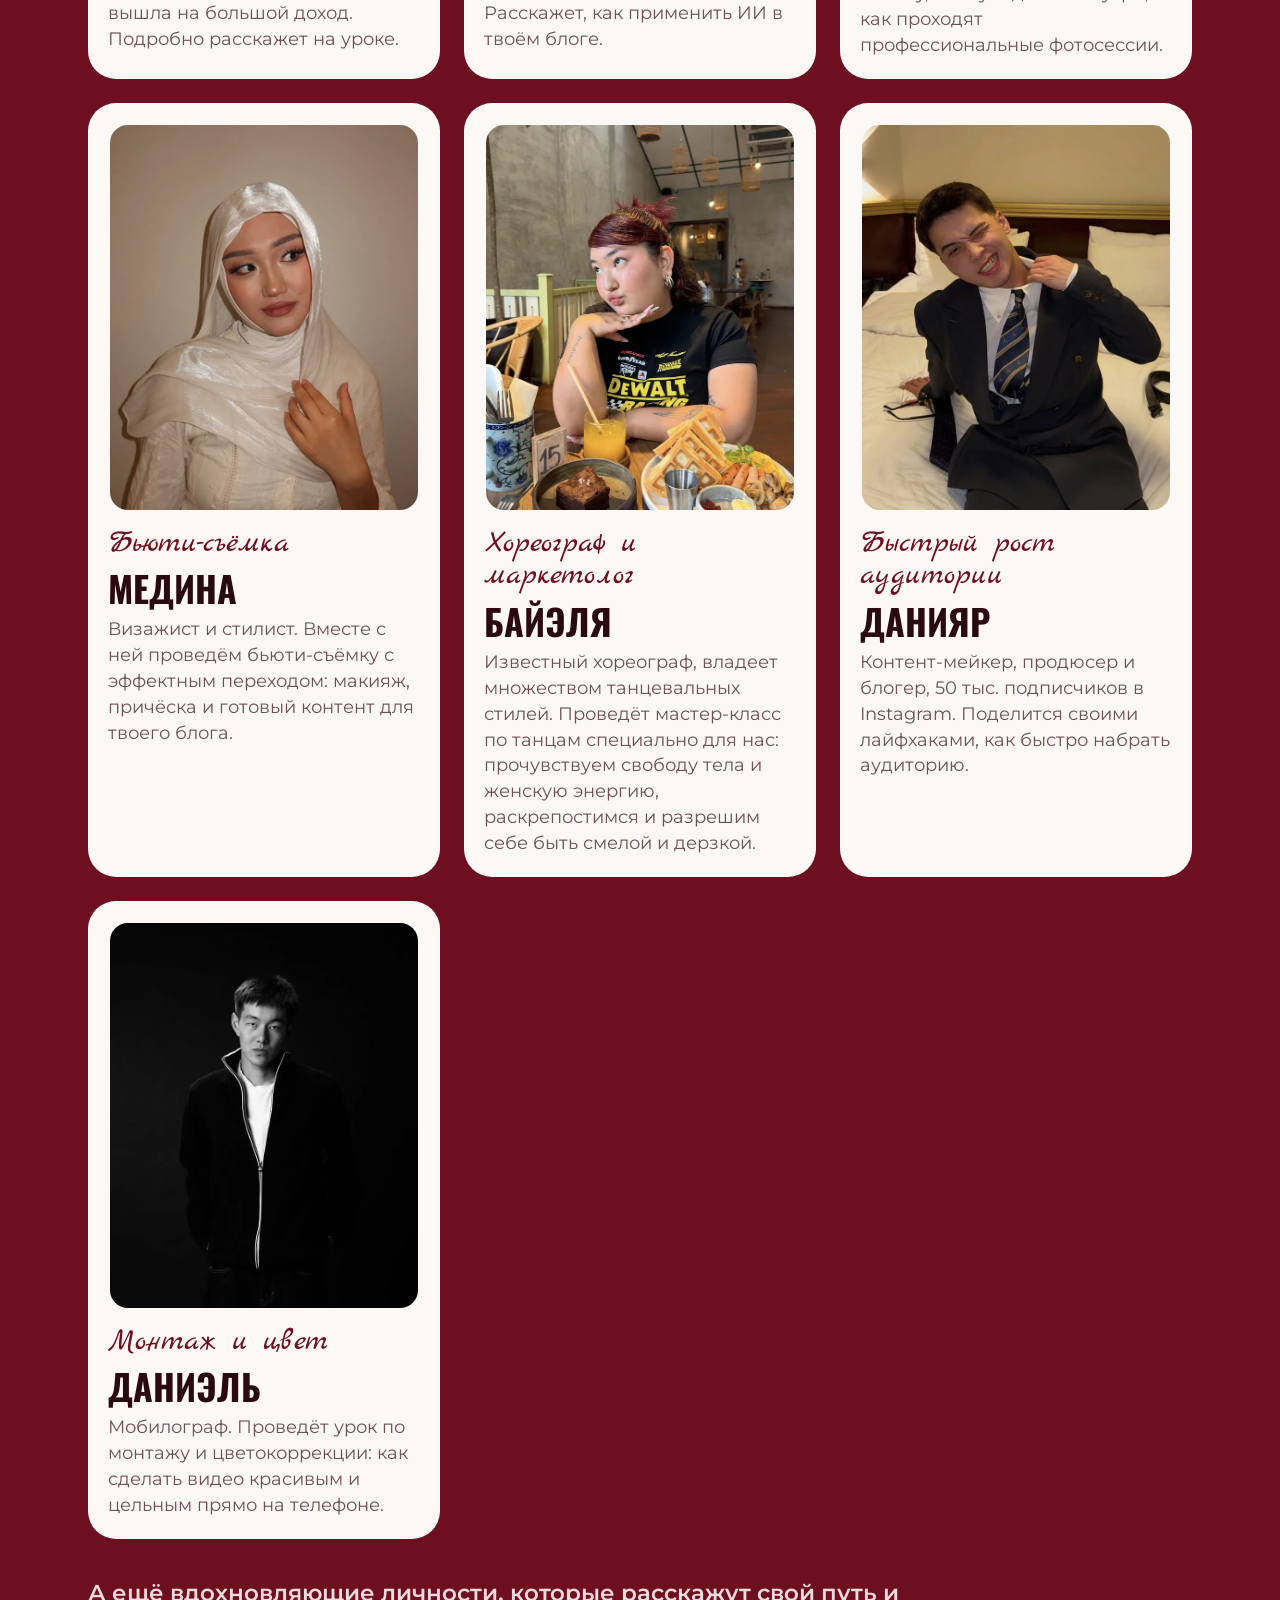
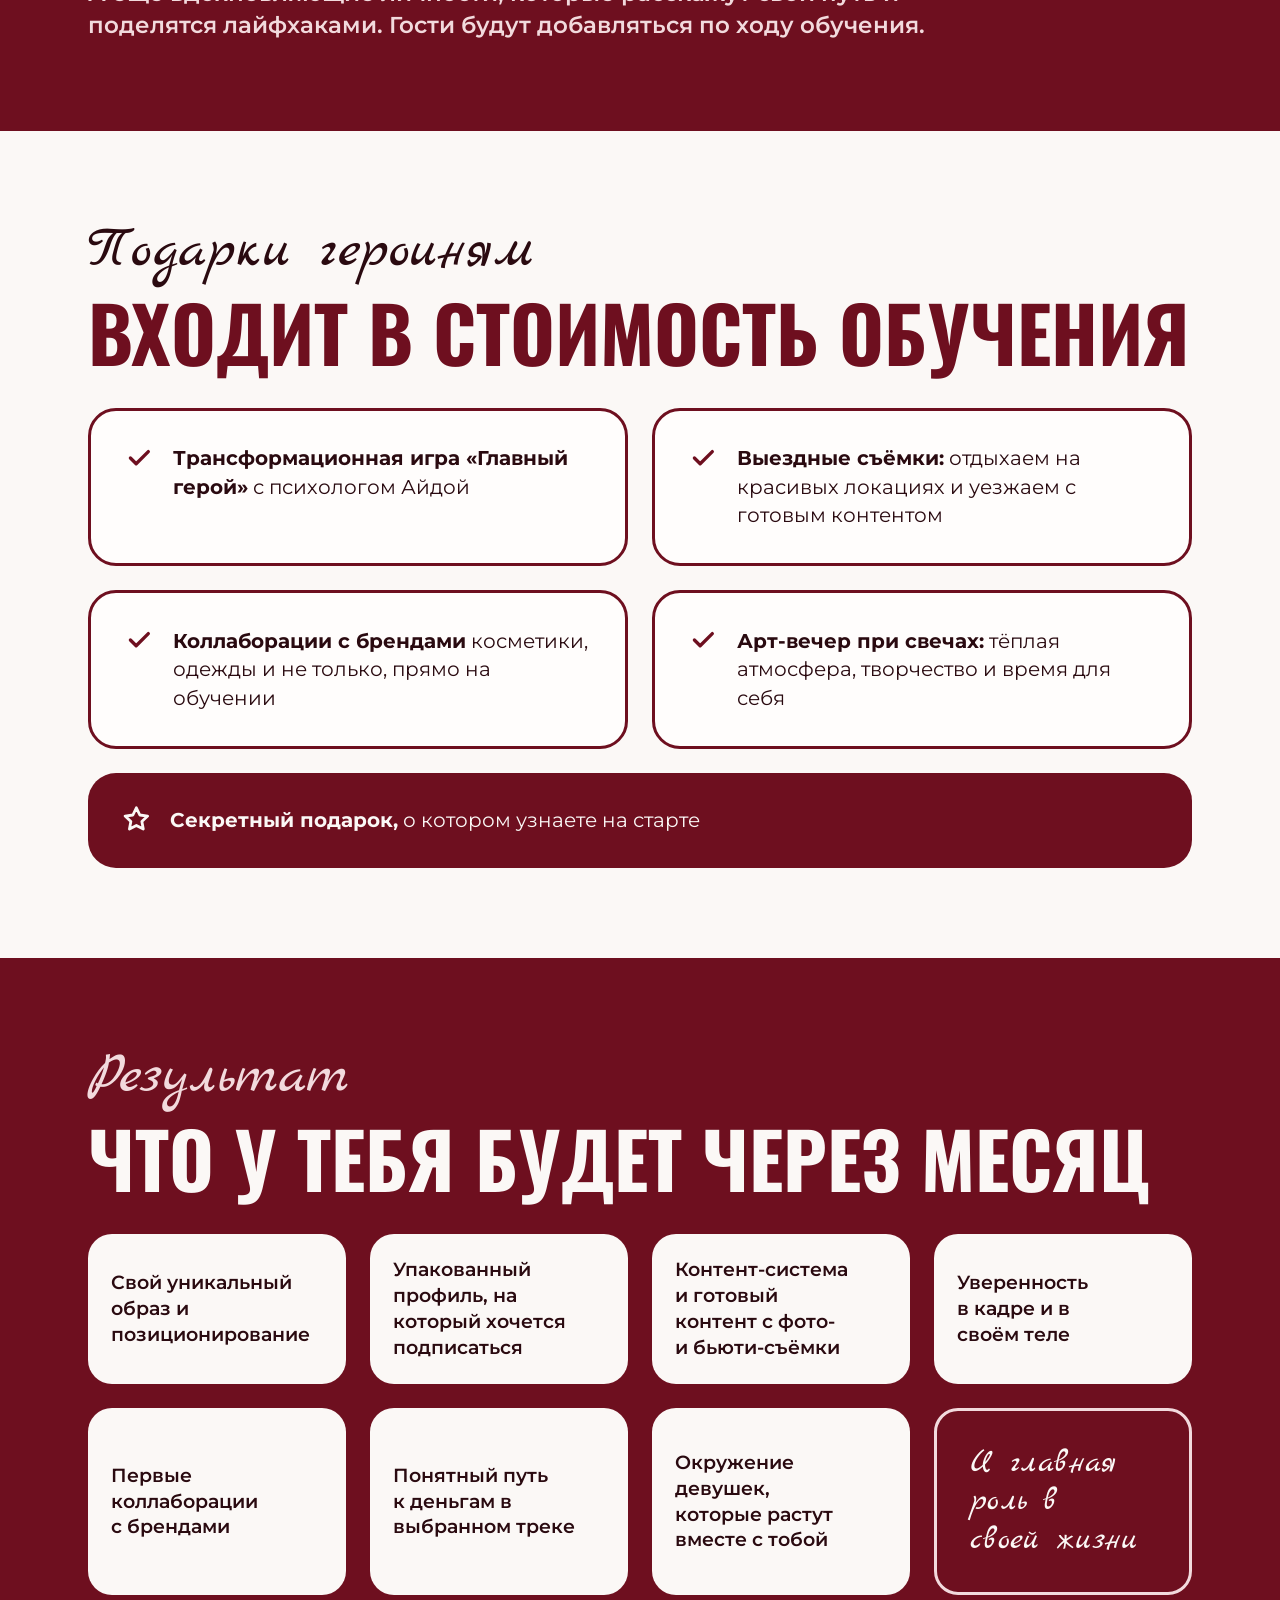
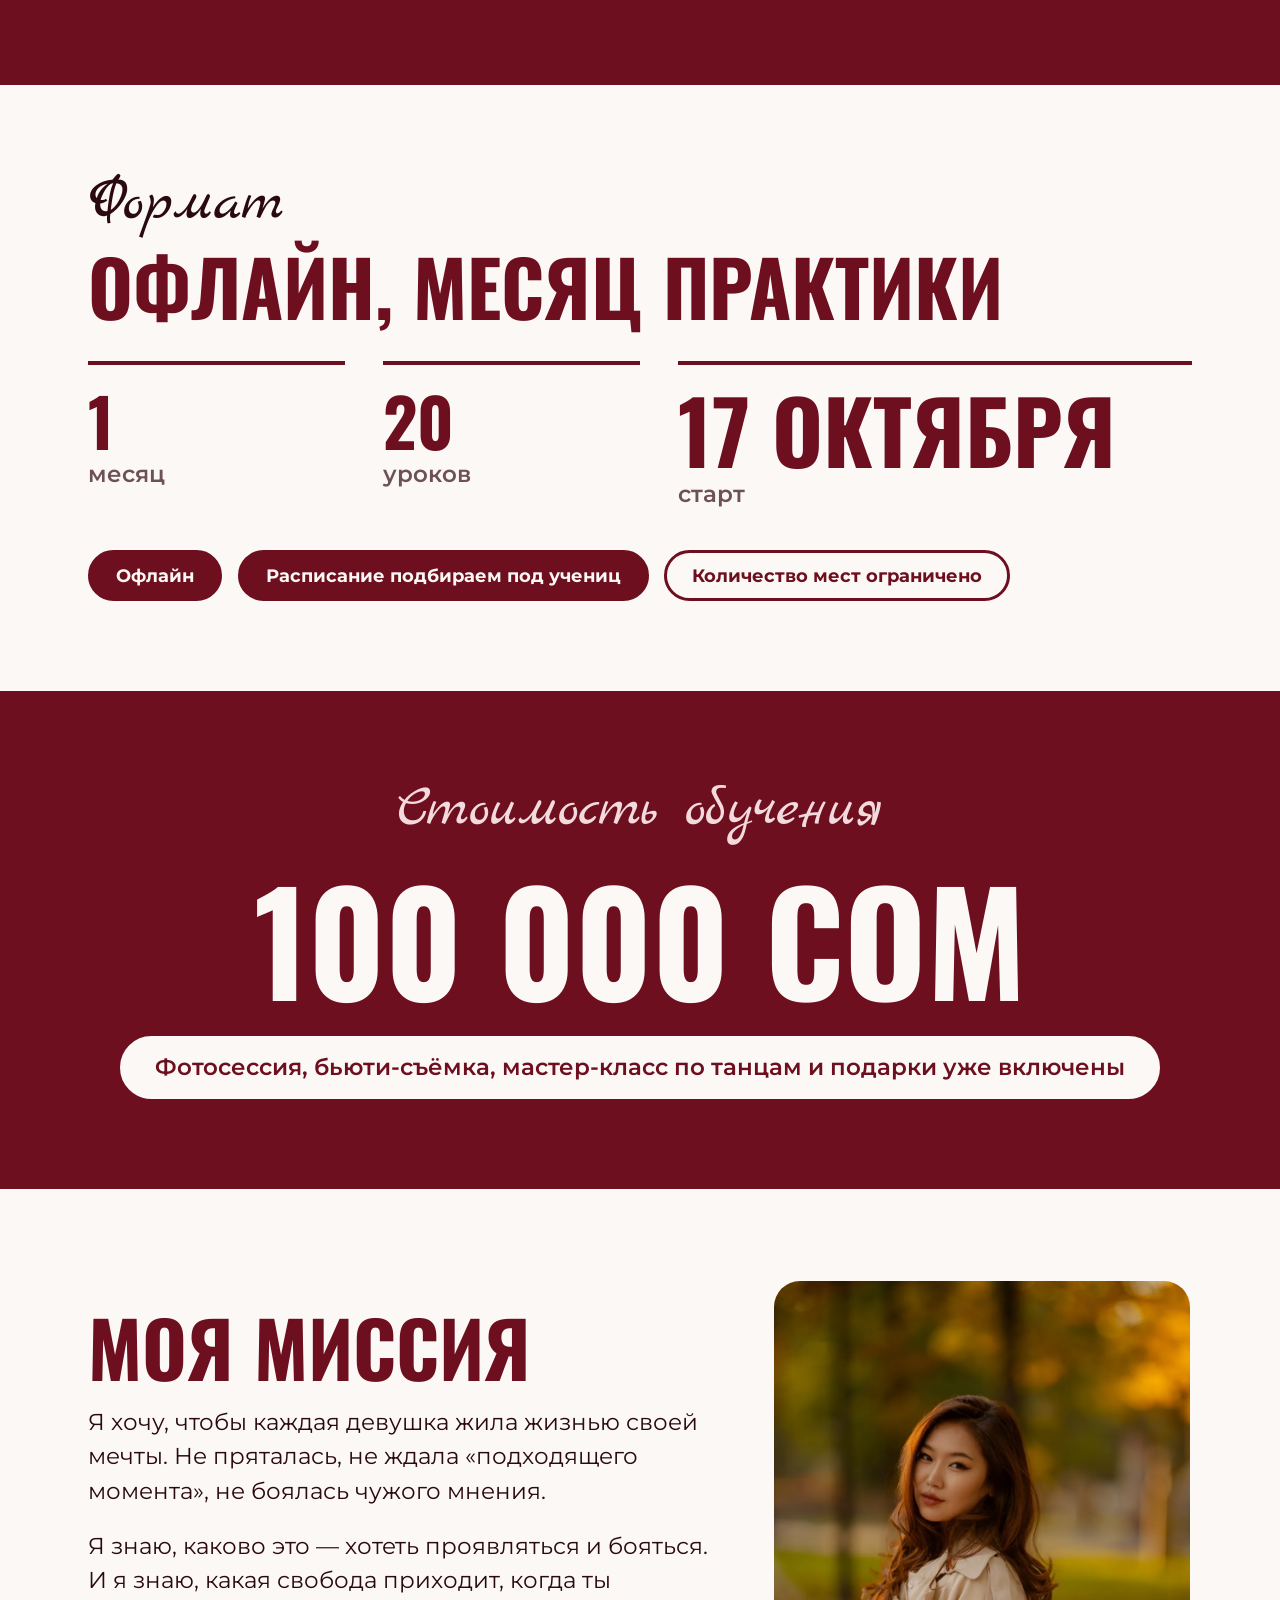
==== commit 85d0990d: "asd" ====
--- a/index.html
+++ b/index.html
@@ -343,7 +343,7 @@
    <h1 class="h-display cover__title">В главной<br>роли <span class="cover__dash">—</span> ты</h1>
   </div>
   <figure class="photo photo--cutout cover__photo">
-   <img src="assets/img/kuttububu-hero.webp" alt="Куттубүбү" fetchpriority="high">
+   <img src="assets/img/kuttububu-final.webp" alt="Куттубүбү" fetchpriority="high">
    <span class="photo__ph">[Фото Куттубүбү без фона]</span>
   </figure>
   <p class="cover__lead">Офлайн-обучение для девушек, которые хотят заявить о себе в Instagram и зарабатывать на блоге</p>
@@ -757,7 +757,7 @@
    <a class="pill pill--light" href="https://instagram.com/kuttububu" target="_blank" rel="noopener">Instagram: @kuttububu</a>
   </div>
   <figure class="photo photo--cutout photo--on-bordo final__photo">
-   <img src="assets/img/kuttububu-final.webp" alt="Куттубүбү" loading="lazy">
+   <img src="assets/img/kuttububu-hero.webp" alt="Куттубүбү" loading="lazy">
    <span class="photo__ph">[Фото Куттубүбү без фона]</span>
   </figure>
  </div>
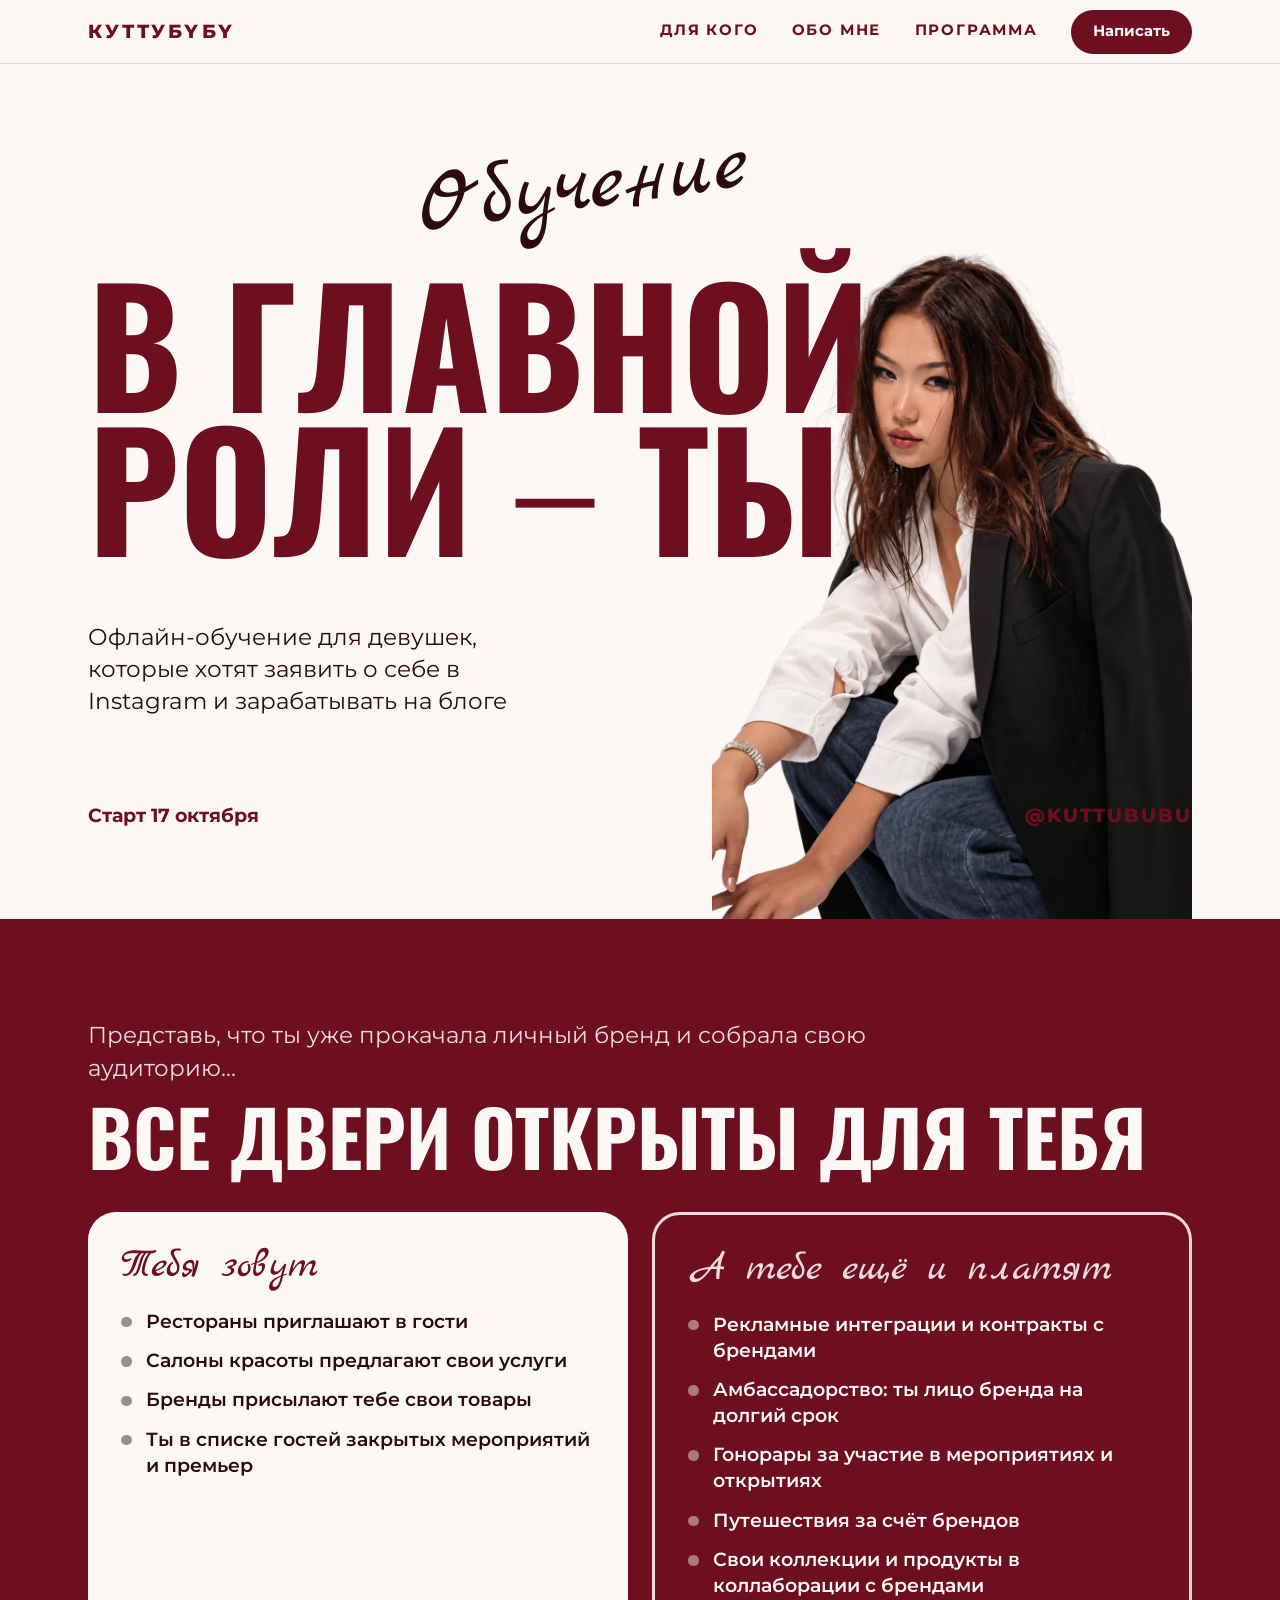
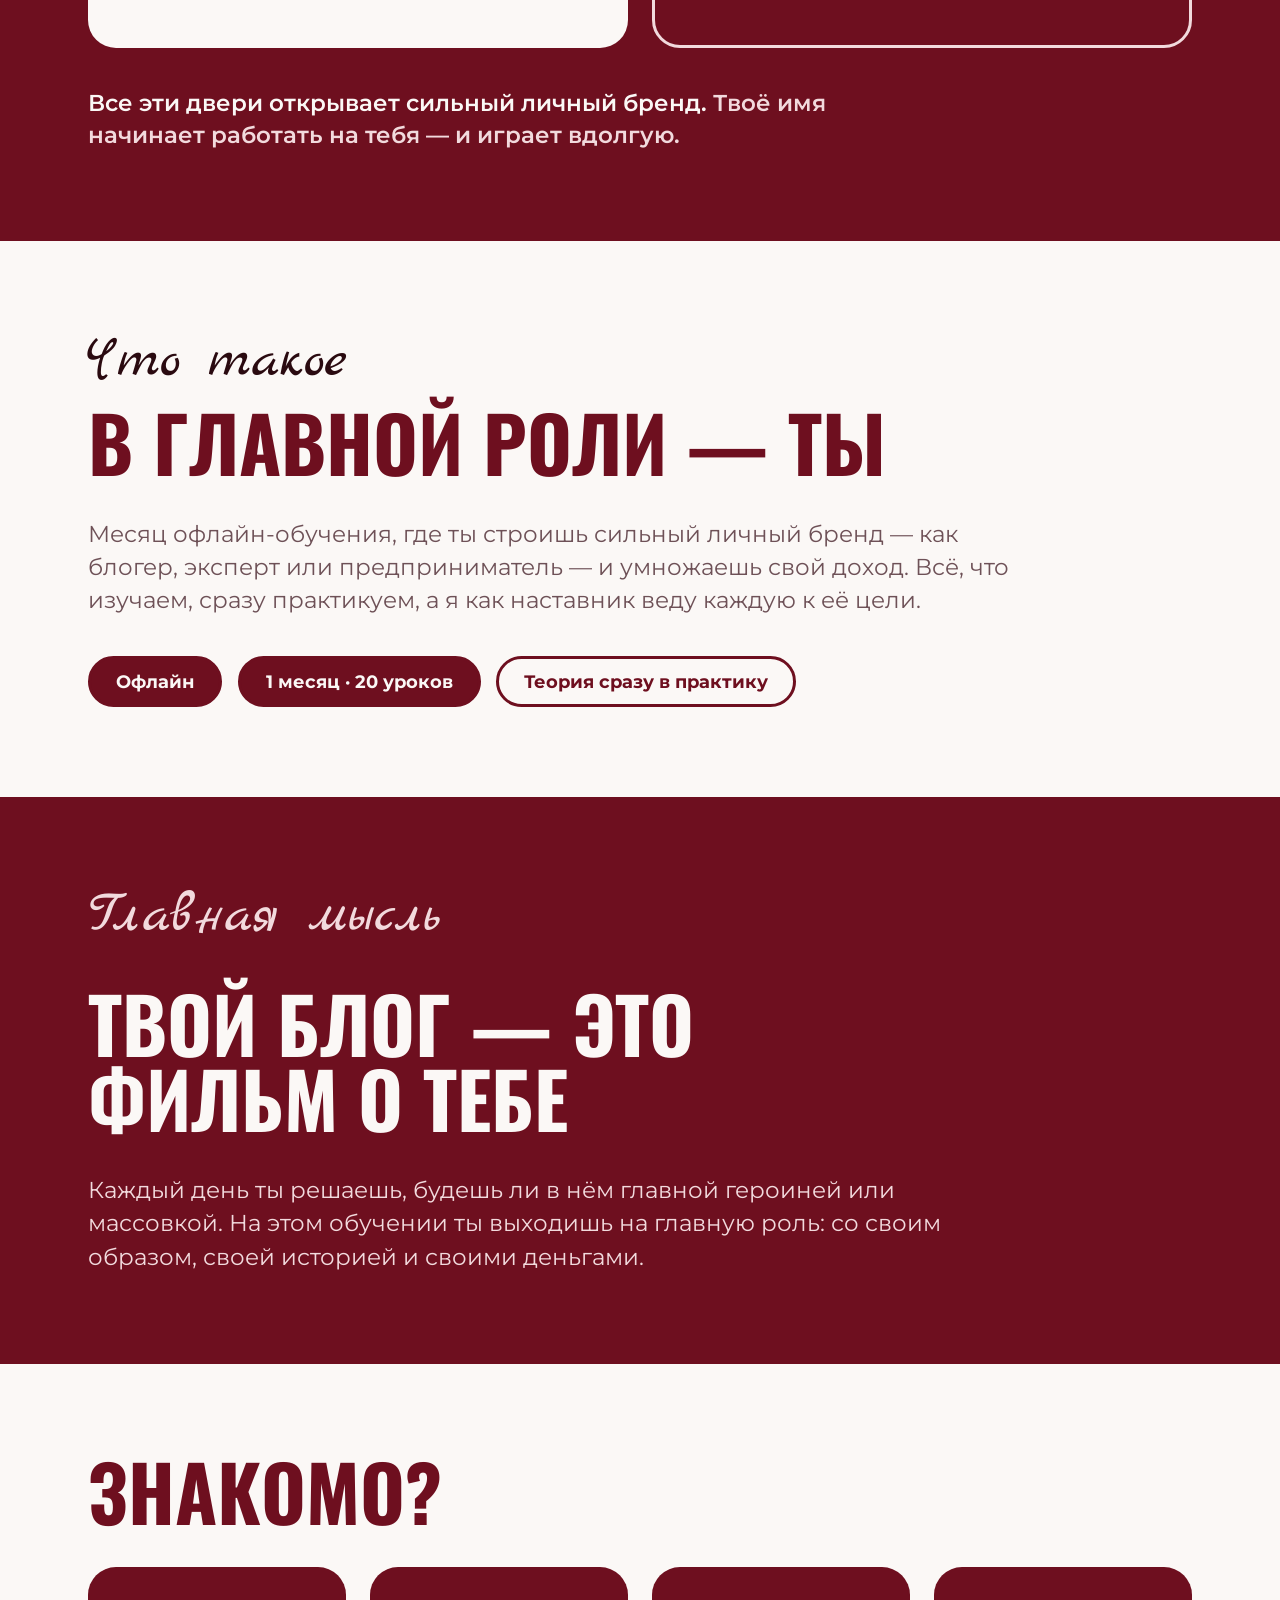
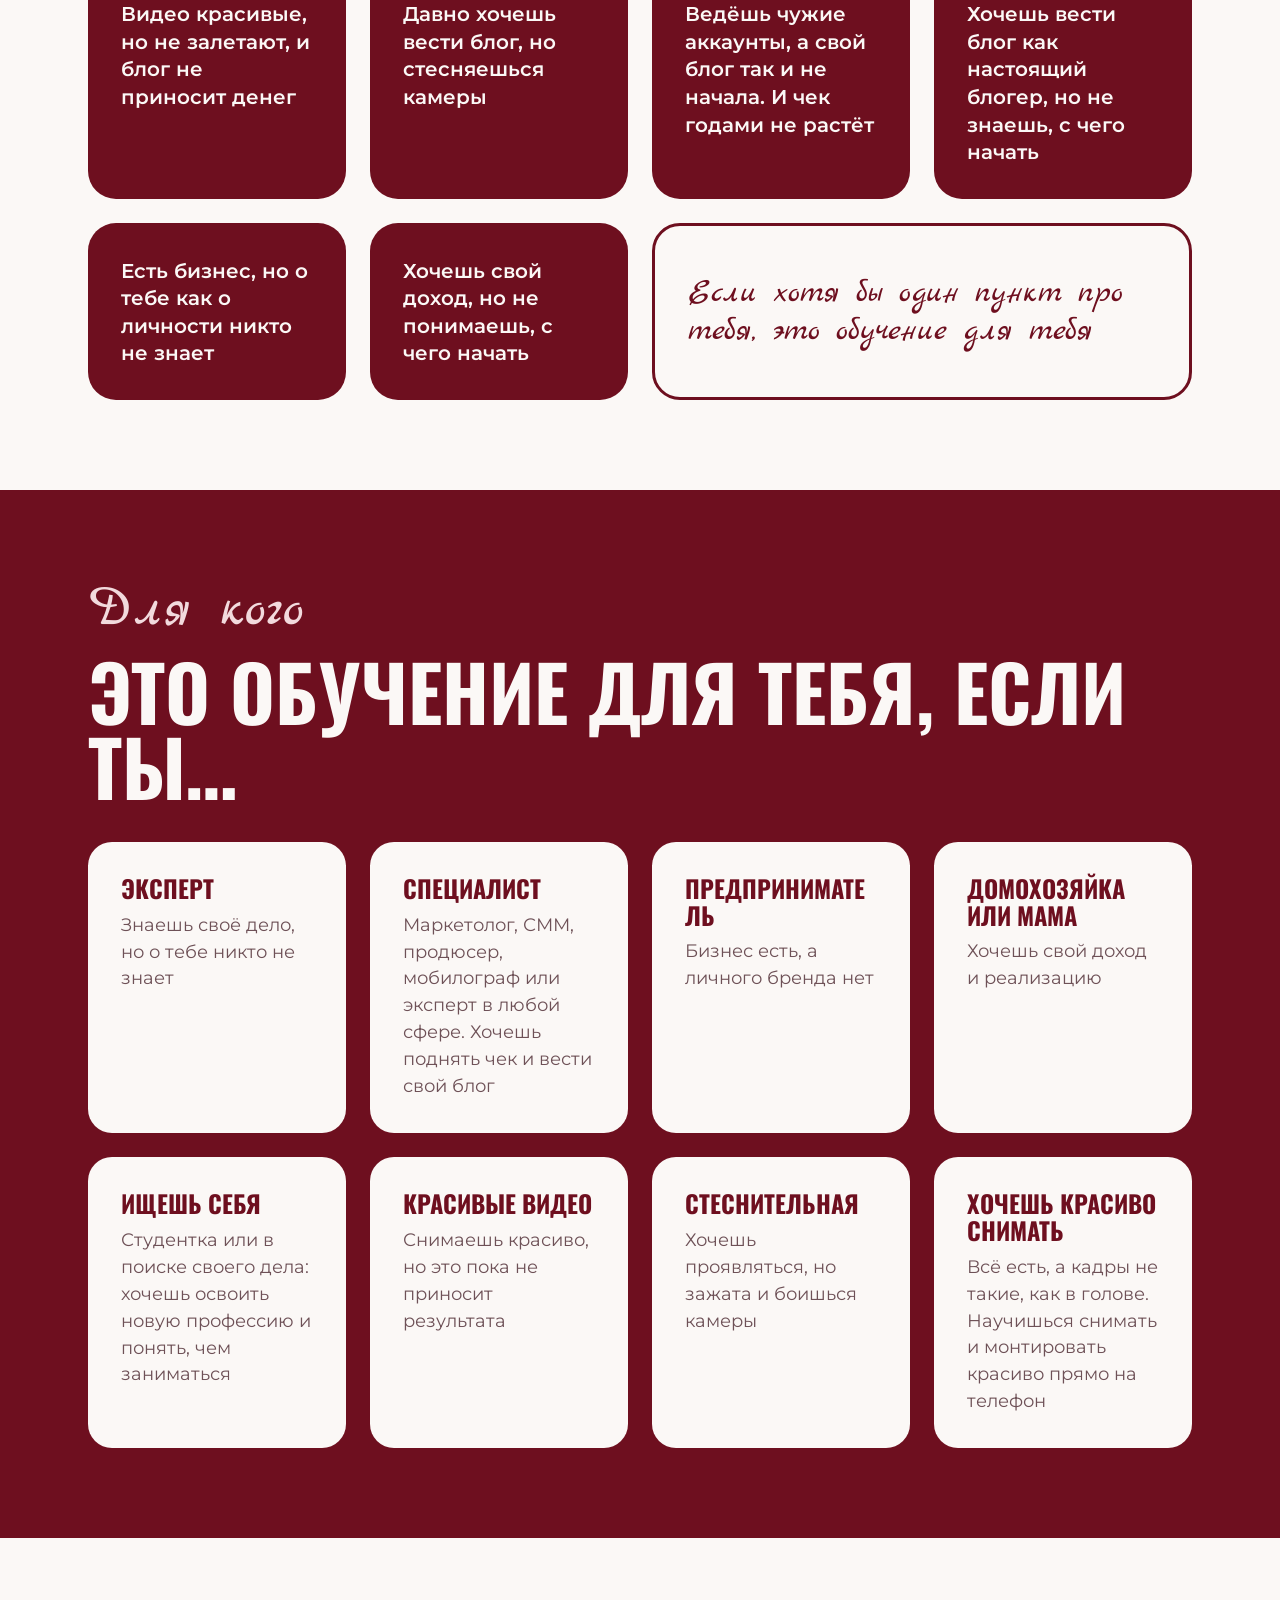
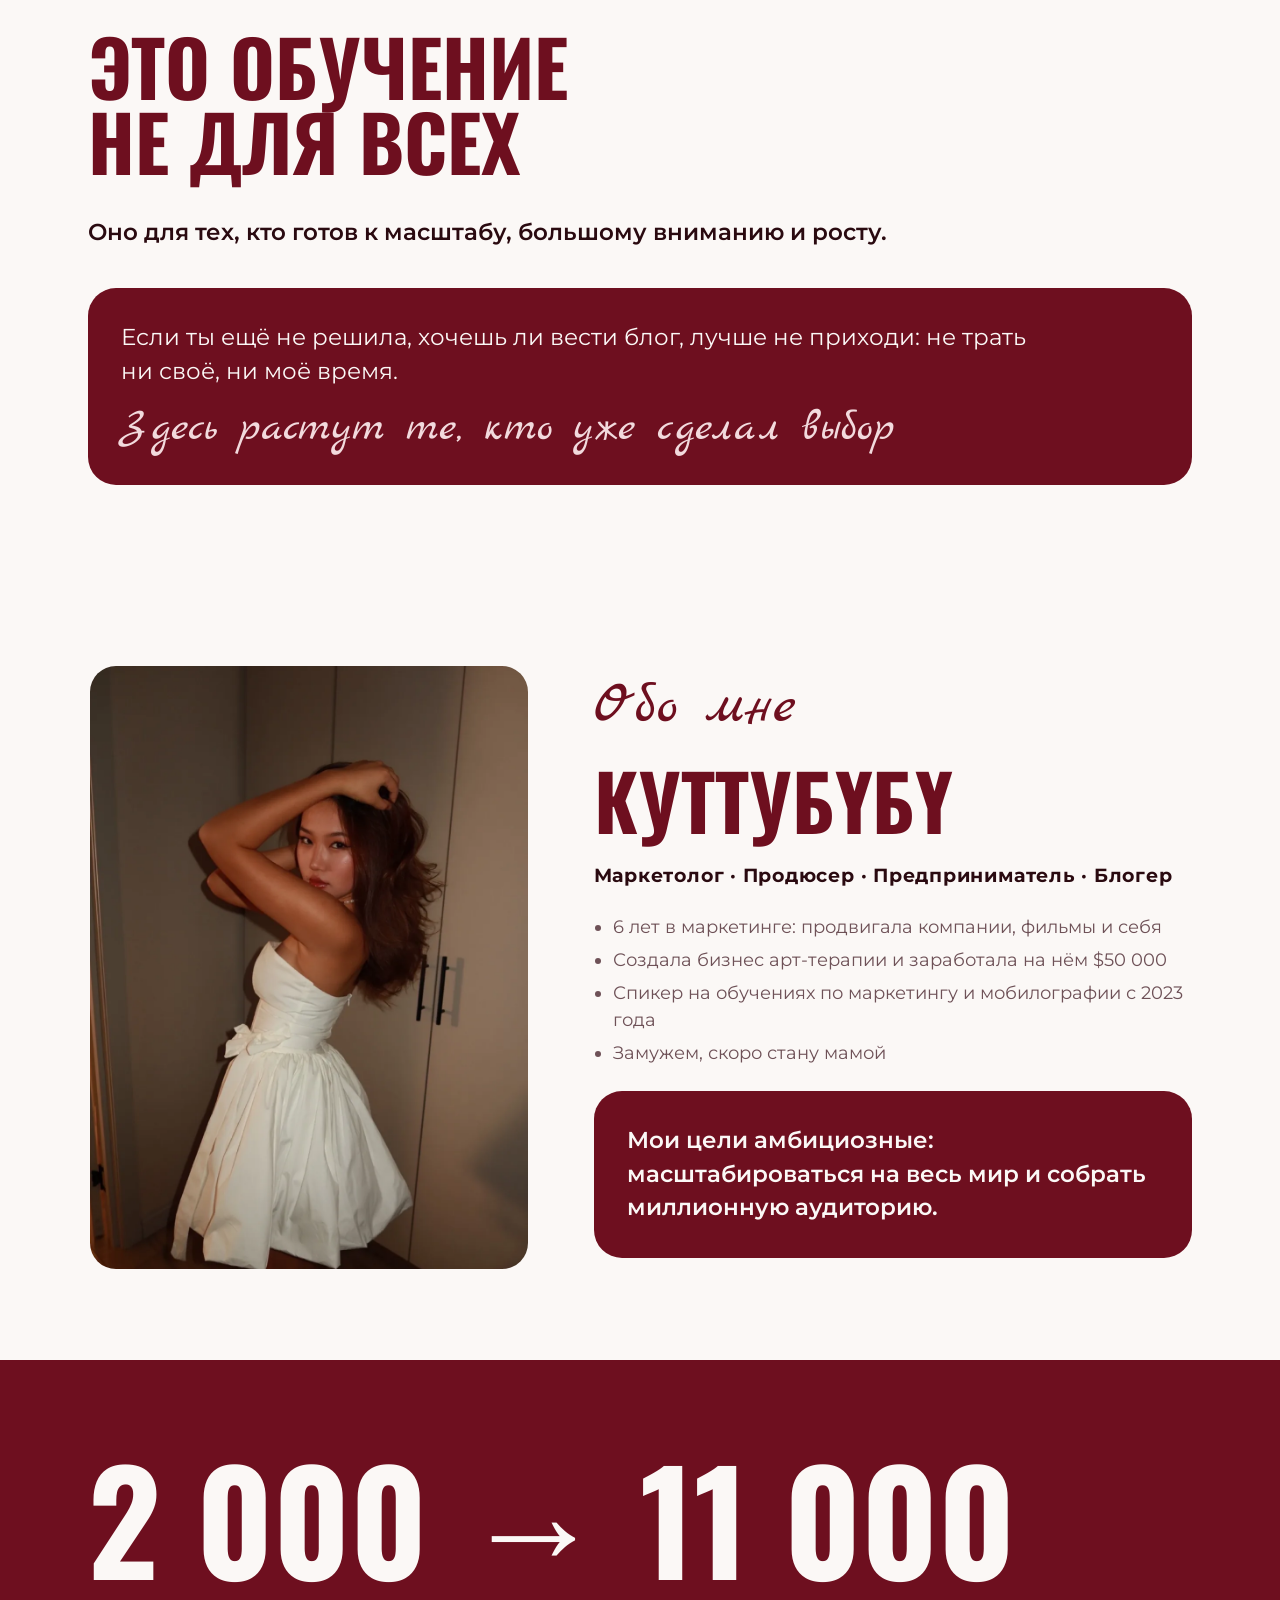
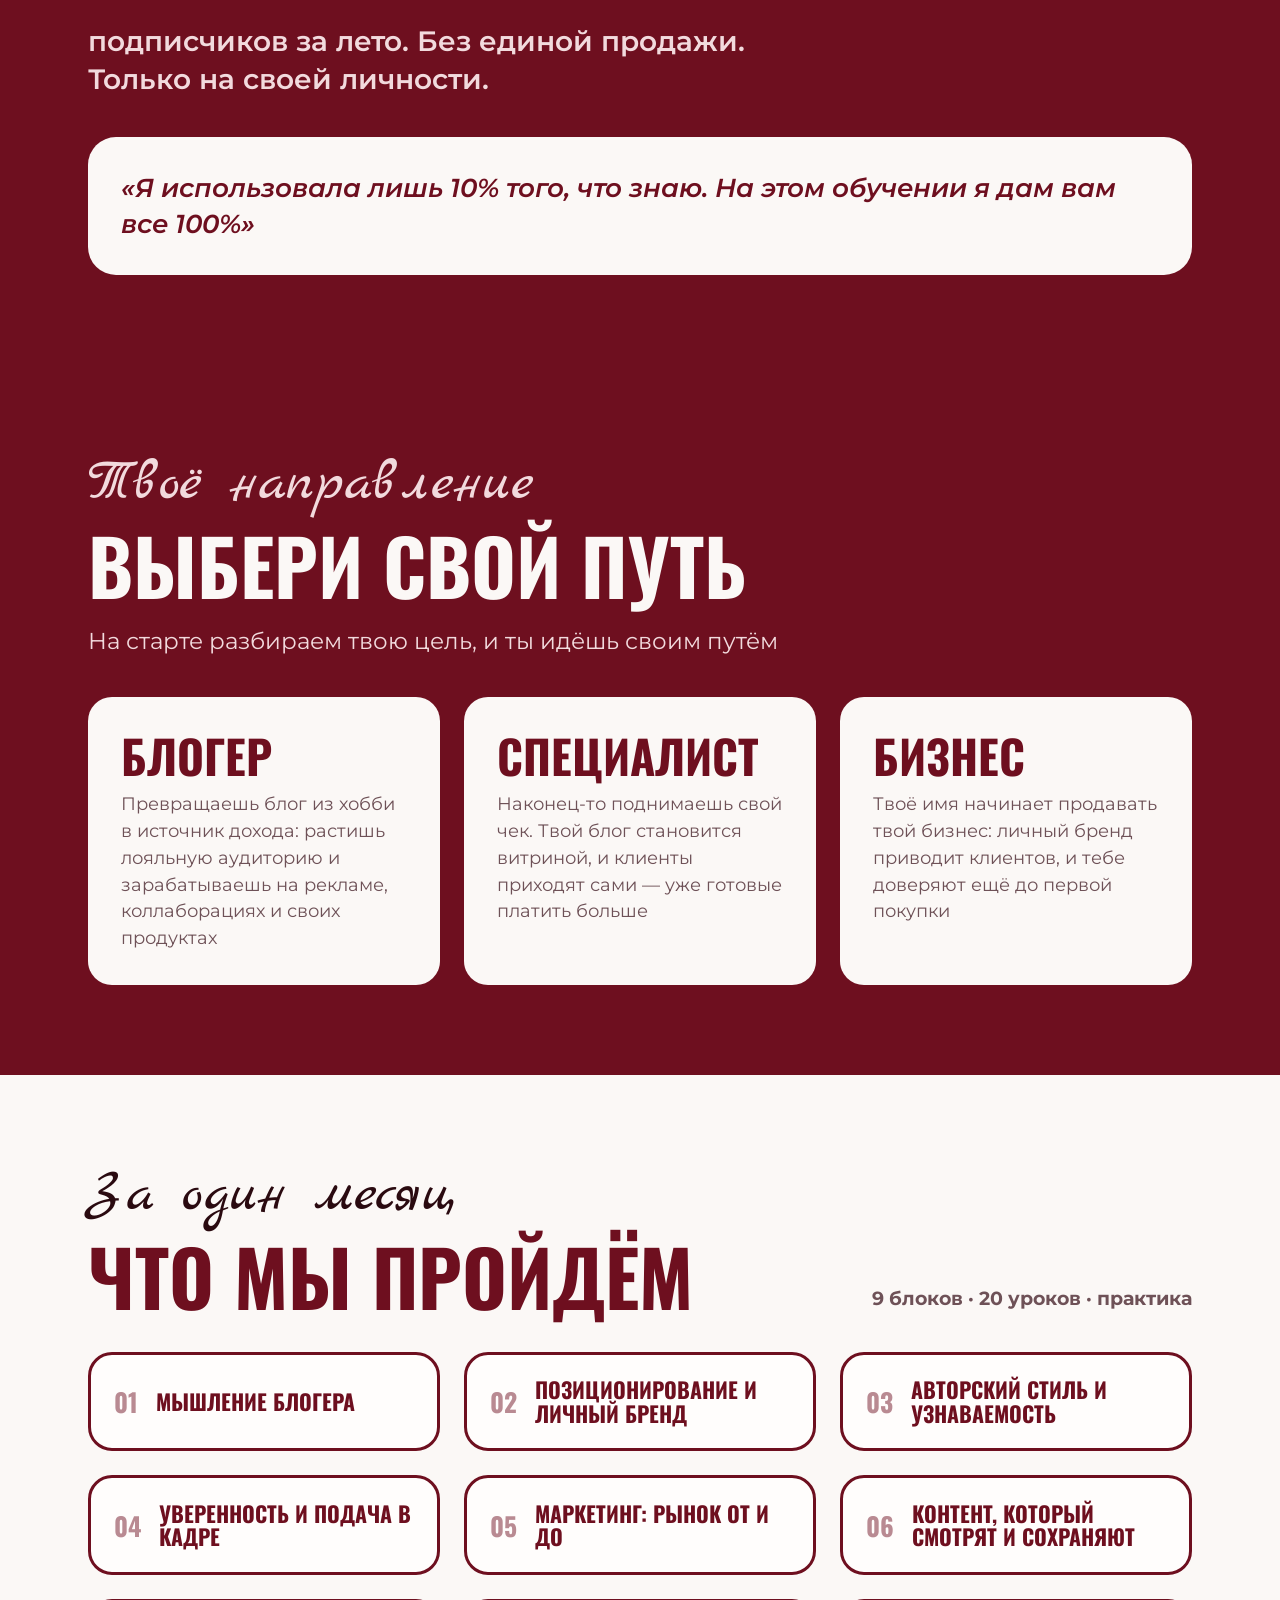
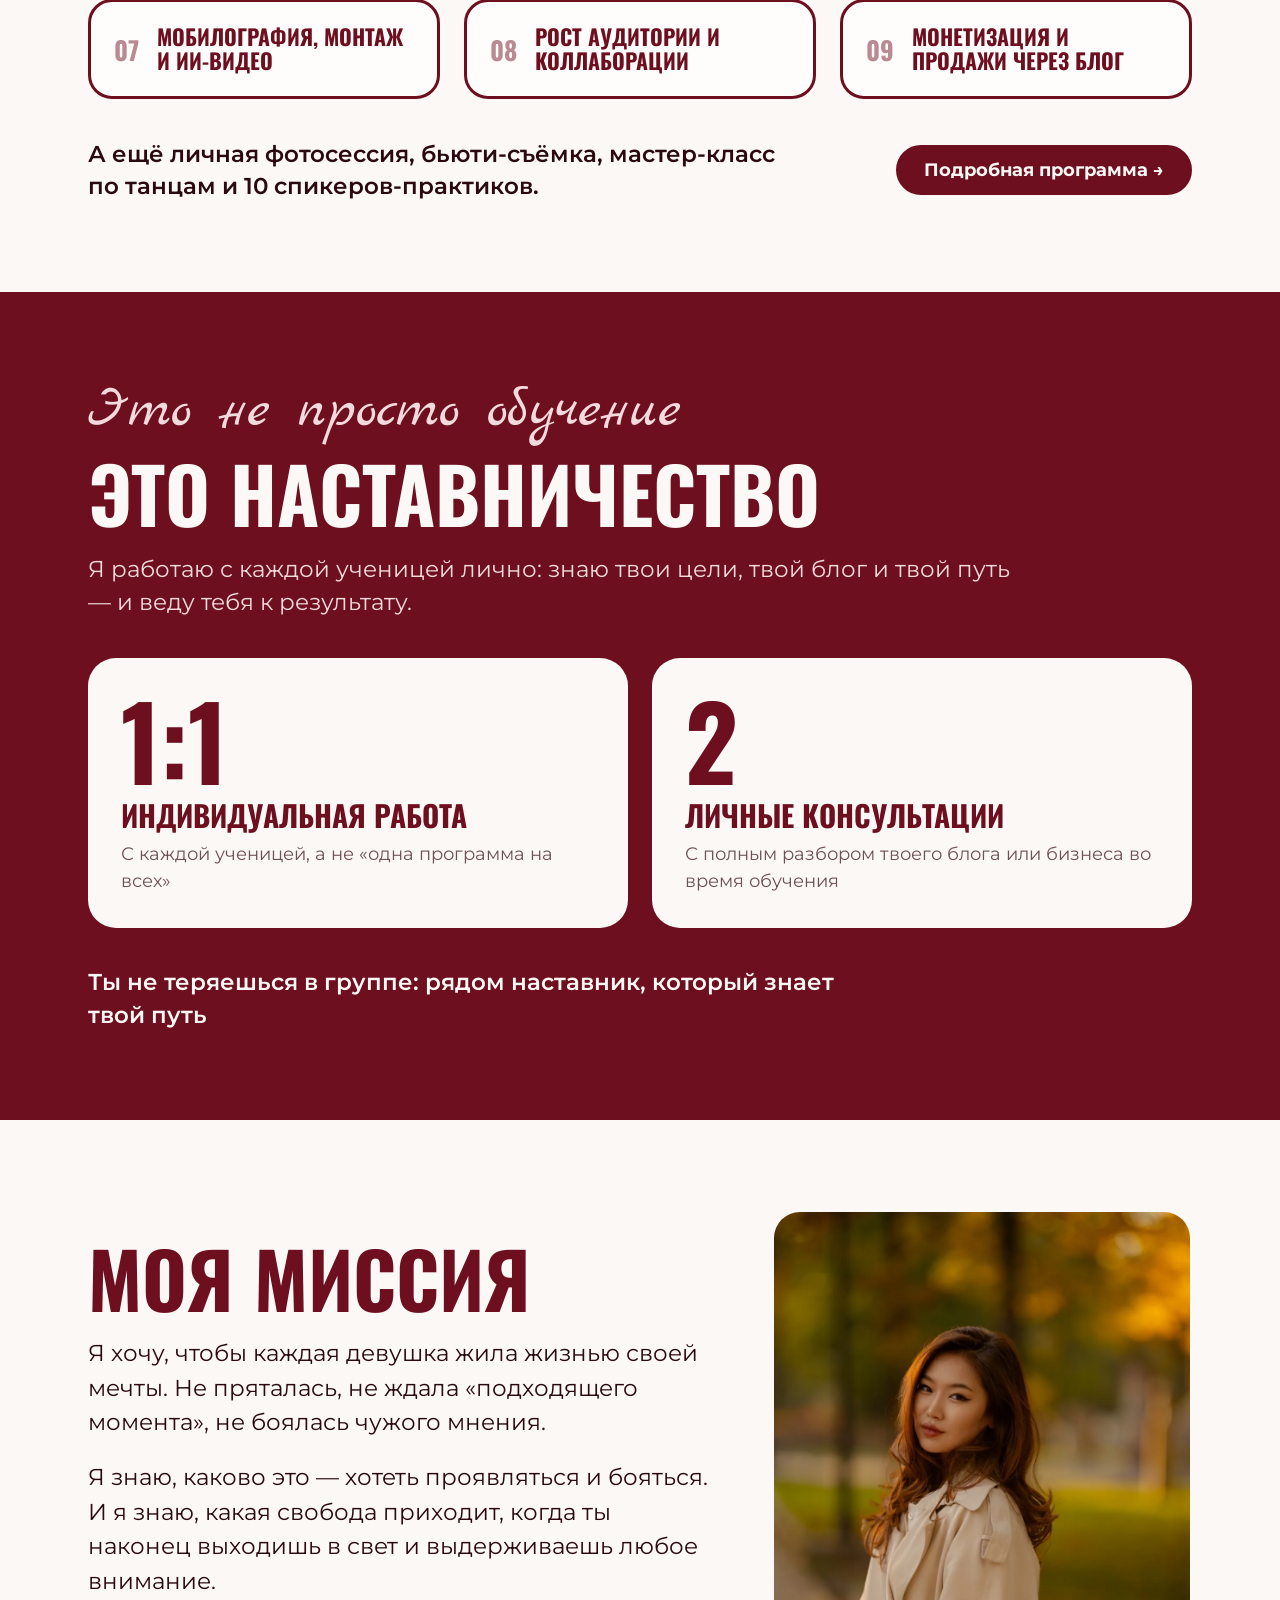
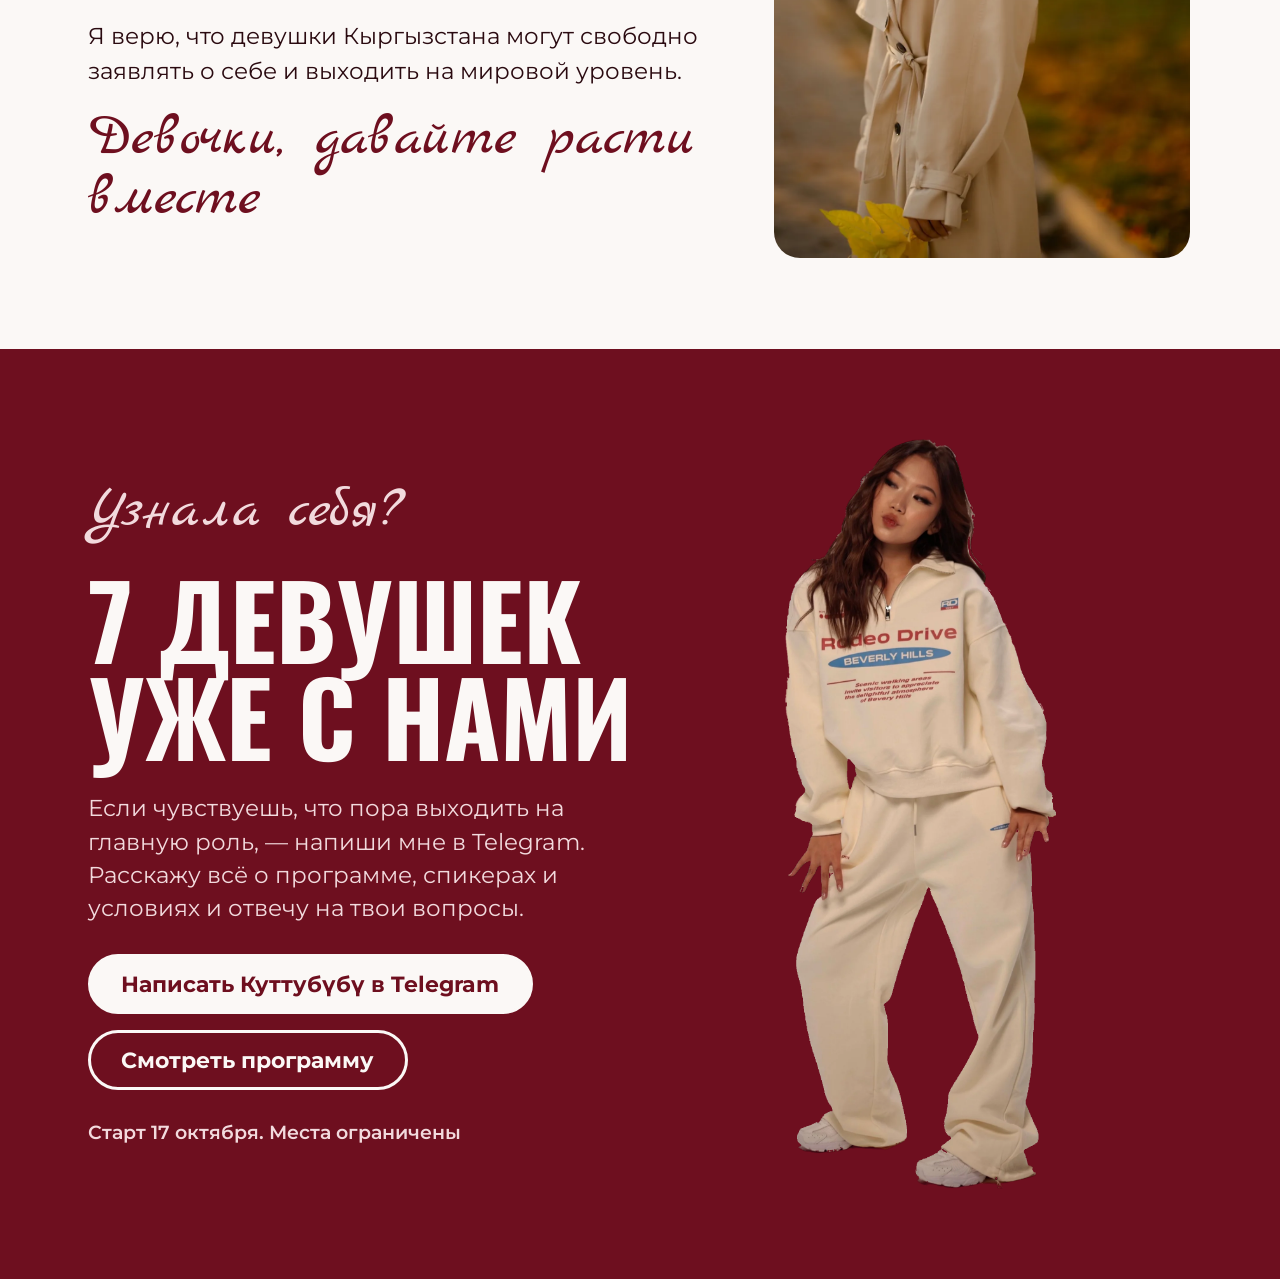
==== commit 6beb6e9a: "asd" ====
--- a/index.html
+++ b/index.html
@@ -13,311 +13,7 @@
 <link rel="preconnect" href="https://fonts.googleapis.com">
 <link rel="preconnect" href="https://fonts.gstatic.com" crossorigin>
 <link rel="stylesheet" href="https://fonts.googleapis.com/css2?family=Marck+Script&family=Montserrat:wght@400..800&family=Oswald:wght@700&display=swap">
-<style>
-:root{
- --bordo:#6E0F1F;
- --ink:#2A0A10;
- --milk:#FBF8F6;
- --card:#FFFDFC;
- --rose:#F2DADD;
- --muted:#6E5157;
- --num:#B98A92;
- --num-dark:#C98F99;
- --line:#E6D5D8;
- --line-dark:#8E3442;
- --ph:#EBDDDF;
-
- --f-head:'Oswald','Arial Narrow',sans-serif;
- --f-body:'Montserrat',Arial,sans-serif;
- --f-script:'Marck Script','Brush Script MT',cursive;
-
- --header:64px;
- --pad-x:clamp(20px,5vw,48px);
- --pad-y:clamp(48px,7vw,96px);
- --gap:clamp(14px,2vw,24px);
- --head-gap:clamp(20px,3vw,40px);
- --r:28px;
- --r-sm:24px;
-
- --fs-body:clamp(16px,1.4vw,20px);
- --fs-lead:clamp(18px,1.8vw,26px);
- --fs-small:clamp(14px,1.1vw,16px);
- --fs-h2:clamp(36px,6vw,96px);
- --fs-h3:clamp(22px,2.3vw,34px);
- --fs-script:clamp(32px,4.5vw,72px);
- --fs-num:clamp(48px,11vw,200px);
-}
-
-*,*::before,*::after{box-sizing:border-box;margin:0;padding:0}
-html{scroll-behavior:smooth;scroll-padding-top:72px;-webkit-text-size-adjust:100%}
-body{background:var(--milk);color:var(--ink);font-family:var(--f-body);font-size:var(--fs-body);line-height:1.5;padding-top:var(--header);overflow-x:hidden}
-@supports (overflow:clip){body{overflow-x:clip}}
-img{display:block;max-width:100%}
-a{color:inherit}
-ul{padding-left:1.1em}
-li{margin:0 0 .35em}
-li:last-child{margin-bottom:0}
-h1,h2,h3{font-weight:700}
-b{font-weight:700}
-
-:focus-visible{outline:3px solid var(--bordo);outline-offset:3px;border-radius:6px}
-.bg-bordo :focus-visible{outline-color:var(--milk)}
-
-/* ---------- Блоки ---------- */
-.block{position:relative;width:100%;padding-block:var(--pad-y)}
-.bg-milk{background:var(--milk);color:var(--ink)}
-.bg-bordo{background:var(--bordo);color:var(--milk)}
-.wrap{max-width:1200px;margin:0 auto;padding-inline:var(--pad-x)}
-
-/* ---------- Типографика ---------- */
-.h-display{font-family:var(--f-head);font-weight:700;text-transform:uppercase;line-height:.9;font-size:clamp(56px,13vw,200px);color:var(--bordo)}
-.h2{font-family:var(--f-head);font-weight:700;text-transform:uppercase;line-height:.98;font-size:var(--fs-h2);overflow-wrap:break-word}
-.bg-milk .h2{color:var(--bordo)}
-.bg-bordo .h2{color:var(--milk)}
-.h3{font-family:var(--f-head);font-weight:700;text-transform:uppercase;line-height:1.1;font-size:var(--fs-h3)}
-.script{font-family:var(--f-script);font-weight:400;line-height:1.05;font-size:var(--fs-script)}
-.bg-bordo .script{color:var(--rose)}
-.bg-milk .script{color:var(--bordo)}
-.script--ink{color:var(--ink)!important}
-.bg-milk .card--bordo .script{color:var(--rose)}
-.num{font-family:var(--f-head);font-weight:700;line-height:.95;font-size:var(--fs-num);white-space:nowrap;text-transform:uppercase}
-.lead{font-size:var(--fs-lead);line-height:1.45;max-width:62ch}
-.text{max-width:62ch}
-.lead--strong{font-weight:600}
-.muted{color:var(--muted)}
-.bg-bordo .soft{color:var(--rose)}
-
-.head{display:flex;flex-direction:column;gap:clamp(6px,1vw,14px);margin-bottom:var(--head-gap)}
-.head .lead{margin-top:clamp(4px,.8vw,10px)}
-.head--flush{margin-bottom:0}
-.stack{display:flex;flex-direction:column;gap:var(--head-gap)}
-
-/* ---------- Пилюли ---------- */
-.pills{display:flex;flex-wrap:wrap;gap:clamp(10px,1.2vw,16px)}
-.pill{display:inline-block;max-width:100%;font-weight:700;font-size:clamp(15px,1.4vw,22px);line-height:1.3;padding:.6em 1.4em;border-radius:999px;border:3px solid var(--bordo);background:var(--bordo);color:var(--milk);text-decoration:none}
-.pill--outline{background:transparent;color:var(--bordo)}
-.pill--light{background:var(--milk);color:var(--bordo);border-color:var(--milk)}
-
-/* ---------- Карточки ---------- */
-.card{border-radius:var(--r);padding:clamp(22px,2.6vw,40px)}
-.card--line{background:var(--card);border:3px solid var(--bordo);color:var(--ink)}
-.card--bordo{background:var(--bordo);color:var(--milk)}
-.card--milk{background:var(--milk);color:var(--ink)}
-.card--rose-line{border:3px solid var(--rose);color:var(--milk)}
-
-.grid{display:grid;gap:var(--gap)}
-.grid-3{grid-template-columns:1fr}
-@media (min-width:600px){.grid-3{grid-template-columns:repeat(2,minmax(0,1fr))}}
-@media (min-width:1024px){.grid-3{grid-template-columns:repeat(3,minmax(0,1fr))}}
-.grid-4{grid-template-columns:1fr}
-@media (min-width:600px){.grid-4{grid-template-columns:repeat(2,minmax(0,1fr))}}
-@media (min-width:1024px){.grid-4{grid-template-columns:repeat(4,minmax(0,1fr))}}
-@media (min-width:600px){.grid-4 .pain--note{grid-column:span 2}}
-
-/* ---------- Фото ---------- */
-.photo{position:relative;overflow:hidden;border-radius:var(--r);background:var(--ph);border:2px dashed var(--num)}
-.photo img{position:absolute;inset:0;width:100%;height:100%;object-fit:cover;opacity:0;transition:opacity .4s ease}
-.photo__ph{position:absolute;inset:0;display:flex;align-items:center;justify-content:center;padding:16px;text-align:center;font-size:var(--fs-small);font-weight:600;color:var(--muted)}
-.photo.is-loaded{border-color:transparent;background:none}
-.photo.is-loaded img{opacity:1}
-.photo.is-loaded .photo__ph{display:none}
-.photo--on-bordo{background:var(--line-dark);border-color:var(--num-dark)}
-.photo--on-bordo .photo__ph{color:var(--rose)}
-/* фото без фона: без рамки и подложки после загрузки, фигура целиком */
-.photo--cutout{border-radius:var(--r)}
-.photo--cutout.is-loaded{border:0;border-radius:0;overflow:visible}
-.photo--cutout img{object-fit:contain;object-position:center bottom}
-
-/* ---------- Шапка ---------- */
-.site-header{position:fixed;inset:0 0 auto 0;z-index:50;height:var(--header);background:var(--milk);border-bottom:1px solid var(--line)}
-.site-header .wrap{height:100%;display:flex;align-items:center;justify-content:space-between;gap:24px}
-.logo{font-weight:800;font-size:clamp(16px,1.5vw,20px);letter-spacing:.16em;text-transform:uppercase;color:var(--bordo);text-decoration:none}
-.nav{display:flex;align-items:center;gap:clamp(20px,2.6vw,40px)}
-.nav__link{display:none;font-weight:700;font-size:15px;letter-spacing:.12em;text-transform:uppercase;color:var(--bordo);text-decoration:none;padding:6px 0;border-bottom:2px solid transparent}
-.nav__link:hover{border-bottom-color:var(--bordo)}
-.btn{display:inline-flex;align-items:center;justify-content:center;min-height:44px;padding:0 22px;border-radius:999px;background:var(--bordo);color:var(--milk);font-weight:700;font-size:15px;text-decoration:none;transition:background .2s}
-.btn:hover{background:var(--ink)}
-@media (min-width:900px){.nav__link{display:inline-block}}
-
-/* ---------- 1. Обложка ---------- */
-.cover{min-height:calc(100svh - var(--header));display:flex;overflow:hidden}
-.cover > .wrap{flex:1;width:100%;display:flex;flex-direction:column;align-items:center;text-align:center;gap:clamp(18px,3vw,32px)}
-.cover__title{position:relative;z-index:2}
-.cover__dash{font-size:.5em;vertical-align:.38em}
-.cover__script{color:var(--ink)!important;font-size:clamp(40px,7vw,140px);line-height:1}
-.cover__photo{position:relative;z-index:3;width:70vw;max-width:460px;aspect-ratio:600/930;margin-top:-40px}
-@media (max-width:1023.98px){.cover__photo.is-loaded{margin-top:calc(clamp(56px,13vw,200px) * -1.75 - clamp(18px,3vw,32px))}}
-.cover__photo:not(.is-loaded){z-index:1}
-.cover__lead{font-size:var(--fs-lead);line-height:1.4;max-width:34ch;color:var(--ink);position:relative;z-index:4}
-.cover__foot{display:flex;flex-direction:column;align-items:center;gap:6px;font-weight:700;font-size:clamp(16px,1.5vw,22px);color:var(--bordo);position:relative;z-index:4}
-.cover__foot span:last-child{font-weight:800;letter-spacing:.1em}
-@media (min-width:1024px){
- .cover > .wrap{align-items:stretch;text-align:left;justify-content:space-between;position:relative}
- .cover__title{font-size:clamp(56px,13vw,160px)}
- .cover__main{position:relative;margin-top:auto;padding-top:clamp(60px,9vw,140px)}
- .cover__script{position:absolute;z-index:4;left:30%;top:clamp(0px,1vw,20px);transform:rotate(-8deg);transform-origin:left center;white-space:nowrap}
- .cover__photo{position:absolute;margin:0;right:var(--pad-x);top:0;bottom:calc(-1 * var(--pad-y));width:40%;max-width:none;aspect-ratio:auto;border-bottom-left-radius:0;border-bottom-right-radius:0}
- .cover__photo img{object-position:right bottom}
- .cover__lead{margin-top:clamp(24px,2.5vw,40px);max-width:30ch}
- .cover__foot{flex-direction:row;justify-content:space-between;margin-top:clamp(32px,4vw,64px)}
-}
-
-/* ---------- 3. Знакомо? ---------- */
-.pain{display:flex;align-items:flex-start;font-weight:600;font-size:clamp(17px,1.6vw,24px);line-height:1.35}
-.pain--note{align-items:center;font-family:var(--f-script);font-weight:400;font-size:clamp(28px,2.6vw,40px);line-height:1.15;color:var(--bordo);background:var(--milk)}
-
-/* ---------- 4. Для кого / треки ---------- */
-.who{display:flex;flex-direction:column;gap:10px;border-radius:var(--r-sm)}
-.who .h3{color:var(--bordo);overflow-wrap:anywhere;hyphens:auto}
-.who p{color:var(--muted)}
-.tracks{display:grid;gap:var(--gap);grid-template-columns:1fr}
-@media (min-width:900px){.tracks{grid-template-columns:repeat(3,minmax(0,1fr))}}
-.track .h3{font-size:clamp(30px,3.6vw,56px)}
-
-/* ---------- 5. Не для всех ---------- */
-.callout{display:flex;flex-direction:column;gap:clamp(10px,1.4vw,18px)}
-.callout .script{font-size:clamp(28px,3.4vw,52px)}
-
-/* ---------- 6. Обо мне ---------- */
-.about{display:grid;gap:clamp(28px,5vw,72px);align-items:center}
-.about__photo{width:100%;max-width:420px;margin-inline:auto;aspect-ratio:600/824}
-.about__photo img{object-position:center 30%}
-.about__body{display:flex;flex-direction:column;gap:clamp(16px,2vw,24px)}
-.roles{font-weight:700;letter-spacing:.04em;font-size:clamp(16px,1.5vw,22px)}
-.roles span{white-space:nowrap}
-.about__list{color:var(--muted);font-size:var(--fs-body)}
-@media (min-width:900px){
- .about{grid-template-columns:40% 1fr}
- .about__photo{max-width:none}
-}
-
-/* ---------- 7. Кейс ---------- */
-.case__num{font-size:clamp(48px,11vw,160px)}
-.case__num span{display:block}
-@media (min-width:768px){.case__num span{display:inline}}
-.case__sub{font-size:clamp(18px,2.2vw,32px);font-weight:600;line-height:1.35;max-width:40ch}
-.quote{font-style:italic;font-weight:600;font-size:clamp(18px,2vw,30px);line-height:1.4;color:var(--bordo);max-width:none}
-
-/* ---------- 10. Программа ---------- */
-.program-head{display:flex;flex-wrap:wrap;align-items:flex-end;justify-content:space-between;gap:8px 24px;margin-bottom:var(--head-gap)}
-.program-meta{font-weight:700;color:var(--muted);font-size:clamp(16px,1.5vw,22px)}
-.modules{display:grid;gap:var(--gap);grid-template-columns:1fr}
-@media (min-width:1024px){
- .modules{grid-template-columns:repeat(2,minmax(0,1fr))}
- .module--wide,.practice{grid-column:1 / -1}
-}
-.module{display:flex;flex-direction:column;gap:clamp(12px,1.4vw,20px)}
-.module__n{font-family:var(--f-head);font-weight:700;font-size:clamp(22px,2vw,32px);line-height:1}
-.module ul{font-size:var(--fs-body);line-height:1.45}
-.module__res{margin-top:auto;padding-top:clamp(14px,1.4vw,20px);font-weight:700;line-height:1.4}
-.module.card--line .module__n{color:var(--num)}
-.module.card--line .h3{color:var(--bordo)}
-.module.card--line ul{color:var(--muted)}
-.module.card--line .module__res{color:var(--bordo);border-top:2px solid var(--line)}
-.module.card--bordo .module__n{color:var(--num-dark)}
-.module.card--bordo ul{color:var(--rose)}
-.module.card--bordo .module__res{color:var(--milk);border-top:2px solid var(--line-dark)}
-.practice{display:flex;flex-direction:column;justify-content:center;gap:clamp(8px,1vw,16px)}
-.practice .script{color:var(--rose);font-size:clamp(30px,3.6vw,60px)}
-.practice .h3{font-size:clamp(34px,4.6vw,72px);line-height:1.05}
-.practice p:last-child{color:var(--rose)}
-
-/* ---------- 11. Спикеры ---------- */
-.speakers{display:flex;gap:var(--gap);overflow-x:auto;scroll-snap-type:x mandatory;-webkit-overflow-scrolling:touch;padding-bottom:12px;margin-inline:calc(-1 * var(--pad-x));padding-inline:var(--pad-x);scroll-padding-inline:var(--pad-x);scrollbar-width:thin;scrollbar-color:var(--num-dark) transparent}
-.speaker{flex:0 0 78vw;scroll-snap-align:start;display:flex;flex-direction:column;gap:10px;padding:clamp(16px,1.6vw,24px);border-radius:var(--r)}
-.speaker .photo{width:100%;aspect-ratio:4/5;border-radius:20px;margin-bottom:6px}
-.photo--baga img{object-position:30% center}
-.speaker .script{font-size:clamp(26px,2.4vw,38px);color:var(--bordo)!important}
-.speaker .h3{font-size:clamp(28px,2.8vw,44px);line-height:1}
-.speaker p:last-child{color:var(--muted);line-height:1.45}
-.speakers-note{margin-top:var(--head-gap);font-weight:600;font-size:var(--fs-lead);line-height:1.4;max-width:62ch}
-@media (min-width:600px){
- .speakers{display:grid;grid-template-columns:repeat(2,minmax(0,1fr));overflow:visible;margin-inline:0;padding:0}
-}
-@media (min-width:1100px){.speakers{grid-template-columns:repeat(3,minmax(0,1fr))}}
-
-/* ---------- 12. Подарки ---------- */
-.gifts{list-style:none;padding:0;display:grid;gap:var(--gap);grid-template-columns:1fr}
-@media (min-width:900px){.gifts{grid-template-columns:repeat(2,minmax(0,1fr))}}
-.gift{display:flex;gap:clamp(12px,1.4vw,20px);align-items:flex-start;margin:0;font-size:clamp(16px,1.6vw,24px);line-height:1.4}
-.gift svg{flex:none;width:clamp(28px,2.4vw,40px);height:auto;margin-top:-.1em}
-.gift--secret{grid-column:1 / -1;align-items:center}
-
-/* ---------- 13. Результат ---------- */
-.results{display:grid;gap:var(--gap);grid-template-columns:1fr}
-@media (min-width:600px){.results{grid-template-columns:repeat(2,minmax(0,1fr))}}
-@media (min-width:1024px){.results{grid-template-columns:repeat(4,minmax(0,1fr))}}
-.result{display:flex;align-items:center;min-height:clamp(96px,9vw,140px);font-weight:600;font-size:clamp(17px,1.5vw,22px);line-height:1.35;border-radius:var(--r-sm)}
-.result{padding:clamp(22px,1.8vw,32px)}
-.result p,.result--note p{min-width:0;text-wrap:balance;hyphens:auto;overflow-wrap:break-word}
-.result--note{display:flex;align-items:center;min-height:clamp(96px,9vw,140px);font-family:var(--f-script);font-weight:400;font-size:clamp(28px,2.6vw,40px);line-height:1.15;border-radius:var(--r-sm)}
-
-/* ---------- 14. Формат ---------- */
-.stats{display:grid;gap:clamp(20px,3vw,48px);grid-template-columns:1fr;margin-bottom:var(--head-gap)}
-@media (min-width:900px){.stats{grid-template-columns:1fr 1fr 2fr}}
-.stat{border-top:4px solid var(--bordo);padding-top:clamp(16px,1.8vw,28px);container-type:inline-size}
-.stat .num{color:var(--bordo);font-size:min(var(--fs-num),26cqi)}
-.stat--wide .num{font-size:min(var(--fs-num),17cqi)}
-.stat p:last-child{font-weight:600;color:var(--muted);font-size:var(--fs-lead);margin-top:6px}
-
-/* ---------- 15. Стоимость ---------- */
-.price{display:flex;flex-direction:column;align-items:center;text-align:center;gap:clamp(16px,2.4vw,32px)}
-.price .num{color:var(--milk)}
-.price .pill{white-space:normal;font-weight:600;font-size:clamp(16px,1.8vw,28px)}
-
-/* ---------- 16. Миссия ---------- */
-.mission{display:grid;gap:clamp(28px,5vw,72px);align-items:center}
-.mission__photo{width:100%;max-width:420px;margin-inline:auto;aspect-ratio:532/824}
-.mission__photo img{object-position:center 30%}
-.mission__body{display:flex;flex-direction:column;gap:clamp(14px,1.6vw,24px)}
-.mission__body p:not(.script){font-size:var(--fs-lead);line-height:1.5;max-width:52ch}
-@media (min-width:1024px){
- .mission{grid-template-columns:1fr 38%}
- .mission__body{order:-1}
- .mission__photo{max-width:none}
-}
-
-/* ---------- 17. Финал ---------- */
-.final{display:grid;gap:clamp(28px,5vw,48px);align-items:center}
-.final__body{display:flex;flex-direction:column;gap:clamp(16px,2.2vw,32px);align-items:flex-start}
-.final__title{font-size:clamp(48px,8vw,120px);line-height:.95}
-.final__sub{font-weight:600;font-size:clamp(20px,2.4vw,40px);line-height:1.3;color:var(--rose)}
-.final__script{font-family:var(--f-script);font-size:clamp(28px,3.2vw,52px);line-height:1.15;color:var(--milk)}
-.final__cta{font-weight:700;font-size:clamp(18px,1.8vw,26px);line-height:1.35;color:var(--milk);margin-top:calc(-1 * clamp(4px,1vw,16px))}
-.final{align-items:center}
-.final__body{align-self:center}
-.final__photo{width:80vw;max-width:480px;margin-inline:auto;aspect-ratio:1024/1536;align-self:center}
-.final__photo.is-loaded img{-webkit-mask-image:linear-gradient(to right,transparent 0,#000 8%,#000 86%,transparent 100%);mask-image:linear-gradient(to right,transparent 0,#000 8%,#000 86%,transparent 100%)}
-#final{overflow:hidden}
-.final .pill{width:100%;text-align:center;font-size:clamp(17px,1.7vw,28px)}
-@media (min-width:600px){.final .pill{width:auto}}
-@media (min-width:1024px){
- .final{grid-template-columns:min-content minmax(0,500px);justify-content:start;column-gap:clamp(16px,3vw,48px)}
- .final__title{white-space:nowrap}
- .final__photo{width:100%;max-width:none;justify-self:start}
-}
-
-/* ---------- Появление ---------- */
-.js .reveal{opacity:0;transform:translateY(16px);transition:opacity .6s ease,transform .6s ease}
-.js .reveal.is-visible{opacity:1;transform:none}
-@media (prefers-reduced-motion:reduce){
- html{scroll-behavior:auto}
- .js .reveal{opacity:1;transform:none;transition:none}
- .photo img{transition:none}
-}
-
-/* ---------- Печать ---------- */
-@media print{
- *{-webkit-print-color-adjust:exact;print-color-adjust:exact}
- body{padding-top:0}
- .site-header{display:none}
- .block{break-before:page;page-break-before:always;break-inside:avoid-page}
- .block:first-of-type{break-before:auto;page-break-before:auto}
- .cover{min-height:auto}
- .js .reveal{opacity:1;transform:none}
- .speakers{display:grid;grid-template-columns:repeat(3,1fr);overflow:visible;margin:0;padding:0}
-}
-</style>
+<link rel="stylesheet" href="assets/css/site.css">
 </head>
 <body>
 
@@ -325,10 +21,10 @@
  <div class="wrap">
   <a class="logo" href="#cover">Куттубүбү</a>
   <nav class="nav" aria-label="Разделы">
-   <a class="nav__link" href="#program">Программа</a>
-   <a class="nav__link" href="#speakers">Спикеры</a>
-   <a class="nav__link" href="#gifts">Подарки</a>
-   <a class="btn" href="https://instagram.com/kuttububu" target="_blank" rel="noopener">Записаться</a>
+   <a class="nav__link" href="#for-whom">Для кого</a>
+   <a class="nav__link" href="#about">Обо мне</a>
+   <a class="nav__link" href="program.html">Программа</a>
+   <a class="btn" href="https://t.me/kuttububu" target="_blank" rel="noopener">Написать</a>
   </nav>
  </div>
 </header>
@@ -354,7 +50,55 @@
  </div>
 </section>
 
-<!-- 2. Главная мысль -->
+<!-- 2. Все двери открыты -->
+<section class="block bg-bordo reveal" id="doors">
+ <div class="wrap">
+  <div class="head">
+   <p class="lead soft">Представь, что ты уже прокачала личный бренд и собрала свою аудиторию…</p>
+   <h2 class="h2">Все двери открыты для тебя</h2>
+  </div>
+  <div class="doors">
+   <div class="card card--milk door">
+    <p class="script">Тебя зовут</p>
+    <ul>
+     <li>Рестораны приглашают в гости</li>
+     <li>Салоны красоты предлагают свои услуги</li>
+     <li>Бренды присылают тебе свои товары</li>
+     <li>Ты в списке гостей закрытых мероприятий и премьер</li>
+    </ul>
+   </div>
+   <div class="card card--rose-line door">
+    <p class="script">А тебе ещё и платят</p>
+    <ul>
+     <li>Рекламные интеграции и контракты с брендами</li>
+     <li>Амбассадорство: ты лицо бренда на долгий срок</li>
+     <li>Гонорары за участие в мероприятиях и открытиях</li>
+     <li>Путешествия за счёт брендов</li>
+     <li>Свои коллекции и продукты в коллаборации с брендами</li>
+    </ul>
+   </div>
+  </div>
+  <p class="doors-note">Все эти двери открывает сильный личный бренд. <span class="soft">Твоё имя начинает работать на тебя — и играет вдолгую.</span></p>
+ </div>
+</section>
+
+<!-- 3. Что такое -->
+<section class="block bg-milk reveal" id="what">
+ <div class="wrap stack">
+  <div class="head head--flush">
+   <p class="script script--ink">Что такое</p>
+   <h2 class="h2">В главной роли — ты</h2>
+  </div>
+  <p class="lead muted">Месяц офлайн-обучения, где ты строишь сильный личный бренд — как блогер, эксперт или предприниматель — и умножаешь свой доход. Всё, что изучаем, сразу практикуем, а я как наставник веду каждую к её цели.</p>
+  <div class="pills">
+   <span class="pill">Офлайн</span>
+   <span class="pill">1 месяц · 20 уроков</span>
+   <span class="pill pill--outline">Теория сразу в практику</span>
+  </div>
+ </div>
+</section>
+
+<!-- 4. Главная мысль -->
 <section class="block bg-bordo reveal" id="idea">
  <div class="wrap stack">
   <p class="script">Главная мысль</p>
@@ -363,7 +107,7 @@
  </div>
 </section>
 
-<!-- 3. Знакомо? -->
+<!-- 5. Знакомо? -->
 <section class="block bg-milk reveal" id="pains">
  <div class="wrap">
   <div class="head"><h2 class="h2">Знакомо?</h2></div>
@@ -379,29 +123,31 @@
  </div>
 </section>
 
-<!-- 4. Для кого -->
+<!-- 6. Для кого -->
 <section class="block bg-bordo reveal" id="for-whom">
  <div class="wrap">
   <div class="head">
    <p class="script">Для кого</p>
    <h2 class="h2">Это обучение для тебя, если ты…</h2>
   </div>
-  <div class="grid grid-3">
+  <div class="grid grid-4">
    <div class="card card--milk who"><h3 class="h3">Эксперт</h3><p>Знаешь своё дело, но о тебе никто не знает</p></div>
    <div class="card card--milk who"><h3 class="h3">Специалист</h3><p>Маркетолог, СММ, продюсер, мобилограф или эксперт в любой сфере. Хочешь поднять чек и вести свой блог</p></div>
    <div class="card card--milk who"><h3 class="h3">Предприниматель</h3><p>Бизнес есть, а личного бренда нет</p></div>
    <div class="card card--milk who"><h3 class="h3">Домохозяйка или мама</h3><p>Хочешь свой доход и реализацию</p></div>
+   <div class="card card--milk who"><h3 class="h3">Ищешь себя</h3><p>Студентка или в поиске своего дела: хочешь освоить новую профессию и понять, чем заниматься</p></div>
    <div class="card card--milk who"><h3 class="h3">Красивые видео</h3><p>Снимаешь красиво, но это пока не приносит результата</p></div>
    <div class="card card--milk who"><h3 class="h3">Стеснительная</h3><p>Хочешь проявляться, но зажата и боишься камеры</p></div>
-  </div>
- </div>
-</section>
-
-<!-- 5. Не для всех -->
+   <div class="card card--milk who"><h3 class="h3">Хочешь красиво снимать</h3><p>Всё есть, а кадры не такие, как в голове. Научишься снимать и монтировать красиво прямо на телефон</p></div>
+  </div>
+ </div>
+</section>
+
+<!-- 7. Не для всех -->
 <section class="block bg-milk reveal" id="not-for-all">
  <div class="wrap stack">
   <h2 class="h2">Это обучение<br>не для всех</h2>
-  <p class="lead lead--strong">Оно для тех, кто готов к масштабу, к большому вниманию и к росту.</p>
+  <p class="lead lead--strong">Оно для тех, кто готов к масштабу, большому вниманию и росту.</p>
   <div class="card card--bordo callout">
    <p class="lead">Если ты ещё не решила, хочешь ли вести блог, лучше не приходи: не трать ни своё, ни моё время.</p>
    <p class="script">Здесь растут те, кто уже сделал выбор</p>
@@ -409,7 +155,7 @@
  </div>
 </section>
 
-<!-- 6. Обо мне -->
+<!-- 8. Обо мне -->
 <section class="block bg-milk reveal" id="about">
  <div class="wrap about">
   <figure class="photo about__photo">
@@ -422,7 +168,7 @@
    <p class="roles"><span>Маркетолог ·</span> <span>Продюсер ·</span> <span>Предприниматель ·</span> <span>Блогер</span></p>
    <ul class="about__list">
     <li>6 лет в маркетинге: продвигала компании, фильмы и себя</li>
-    <li>Создала бизнес арт-терапии и заработала на нём $50 000</li>
+    <li>Создала бизнес арт-терапии и заработала на нём $50 000</li>
     <li>Спикер на обучениях по маркетингу и мобилографии с 2023 года</li>
     <li>Замужем, скоро стану мамой</li>
    </ul>
@@ -433,10 +179,10 @@
  </div>
 </section>
 
-<!-- 7. Кейс -->
+<!-- 9. Кейс -->
 <section class="block bg-bordo reveal" id="case">
  <div class="wrap stack">
-  <h2 class="num case__num"><span>2 000 →</span> <span>11 000</span></h2>
+  <h2 class="num case__num"><span>2 000 →</span> <span>11 000</span></h2>
   <p class="case__sub soft">подписчиков за лето. Без единой продажи. Только на своей личности.</p>
   <div class="card card--milk">
    <p class="quote">«Я использовала лишь 10% того, что знаю. На этом обучении я дам вам все 100%»</p>
@@ -444,292 +190,75 @@
  </div>
 </section>
 
-<!-- 8. Что такое -->
-<section class="block bg-milk reveal" id="what">
- <div class="wrap stack">
-  <div class="head head--flush">
-   <p class="script script--ink">Что такое</p>
-   <h2 class="h2">В главной роли — ты</h2>
-  </div>
-  <p class="lead muted">Месяц офлайн-обучения, где ты создаёшь свой образ, свой блог и свой доход. Всё, что изучаем, сразу практикуем. А я как наставник веду каждую к её цели.</p>
-  <div class="pills">
-   <span class="pill">Офлайн</span>
-   <span class="pill">1 месяц · 20 уроков</span>
-   <span class="pill pill--outline">Теория сразу в практику</span>
-  </div>
- </div>
-</section>
-
-<!-- 9. Треки -->
+<!-- 10. Твоё направление -->
 <section class="block bg-bordo reveal" id="tracks">
  <div class="wrap">
   <div class="head">
-   <p class="script">Твой путь</p>
-   <h2 class="h2">Выбираешь свой трек</h2>
+   <p class="script">Твоё направление</p>
+   <h2 class="h2">Выбери свой путь</h2>
    <p class="lead soft">На старте разбираем твою цель, и ты идёшь своим путём</p>
   </div>
   <div class="tracks">
-   <div class="card card--milk who track"><h3 class="h3">Блогер</h3><p>Растишь свой блог и монетизируешь его</p></div>
-   <div class="card card--milk who track"><h3 class="h3">Специалист</h3><p>Осваиваешь профессию в Instagram и поднимаешь чек</p></div>
-   <div class="card card--milk who track"><h3 class="h3">Бизнес</h3><p>Строишь личный бренд, который приводит клиентов в твоё дело</p></div>
-  </div>
- </div>
-</section>
-
-<!-- 10. Программа -->
-<section class="block bg-milk reveal" id="program">
+   <div class="card card--milk who track"><h3 class="h3">Блогер</h3><p>Превращаешь блог из хобби в источник дохода: растишь лояльную аудиторию и зарабатываешь на рекламе, коллаборациях и своих продуктах</p></div>
+   <div class="card card--milk who track"><h3 class="h3">Специалист</h3><p>Наконец-то поднимаешь свой чек. Твой блог становится витриной, и клиенты приходят сами — уже готовые платить больше</p></div>
+   <div class="card card--milk who track"><h3 class="h3">Бизнес</h3><p>Твоё имя начинает продавать твой бизнес: личный бренд приводит клиентов, и тебе доверяют ещё до первой покупки</p></div>
+  </div>
+ </div>
+</section>
+
+<!-- 11. Что мы пройдём -->
+<section class="block bg-milk reveal" id="outline">
  <div class="wrap">
   <div class="program-head">
-   <h2 class="h2">Программа</h2>
-   <p class="program-meta">9 модулей · 20 уроков</p>
-  </div>
-  <div class="modules">
-   <article class="card card--line module">
-    <p class="module__n">01</p>
-    <h3 class="h3">Мышление: блог как часть твоей жизни</h3>
-    <ul>
-     <li>Как занять своё место на огромной площадке и перестать сравнивать себя с другими</li>
-     <li>Система ведения блога без усложнения и выгорания: сколько времени на самом деле нужно и как встроить блог в обычный день</li>
-     <li>Страх оценки и мнение окружающих: как перестать от них зависеть</li>
-    </ul>
-    <p class="module__res">Результат: блог перестаёт быть стрессом и становится естественной частью твоей жизни.</p>
-   </article>
-   <article class="card card--bordo module">
-    <p class="module__n">02</p>
-    <h3 class="h3">Позиционирование и личный бренд</h3>
-    <ul>
-     <li>Распаковка личности: твоя история, ценности и сильные стороны</li>
-     <li>Чем ты отличаешься от тысяч других блогеров и почему подписываются именно на тебя</li>
-     <li>Смыслы, на которых строится доверие и лояльная аудитория</li>
-    </ul>
-    <p class="module__res">Результат: чёткое понимание, кто ты в блоге и для кого.</p>
-   </article>
-   <article class="card card--line module">
-    <p class="module__n">03</p>
-    <h3 class="h3">Авторский стиль и узнаваемость</h3>
-    <ul>
-     <li>Твой фирменный почерк: как ты говоришь, шутишь и подаёшь мысли</li>
-     <li>Фирменные форматы и фишки, которые ассоциируются только с тобой</li>
-     <li>Как брать тренды и делать их своими, а не копировать чужое</li>
-     <li>Единый тон блога в сторис, рилс и постах</li>
-    </ul>
-    <p class="module__res">Результат: тебя узнают в ленте с первой секунды.</p>
-   </article>
-   <article class="card card--bordo module">
-    <p class="module__n">04</p>
-    <h3 class="h3">Уверенность и подача в кадре</h3>
-    <ul>
-     <li>Как убрать зажимы и страх камеры</li>
-     <li>Голос, мимика, интонация: как говорить, чтобы досматривали и слушали</li>
-     <li>Харизма и женская энергия в кадре</li>
-    </ul>
-    <p class="module__res">Результат: ты свободно говоришь на камеру и нравишься себе на видео.</p>
-   </article>
-   <article class="card card--line module">
-    <p class="module__n">05</p>
-    <h3 class="h3">Маркетинг: рынок от и до</h3>
-    <ul>
-     <li>Как устроен рынок Instagram сегодня и куда он движется</li>
-     <li>Целевая аудитория: кто твой зритель и клиент, что ему важно</li>
-     <li>Анализ конкурентов и поиск своей ниши</li>
-     <li>Стратегический маркетинг: фишки, на которых строится продвижение фильмов, брендов и личностей</li>
-    </ul>
-    <p class="module__res">Результат: ты понимаешь рынок и создаёшь контент, который работает на цель, а не «в пустоту».</p>
-   </article>
-   <article class="card card--bordo module">
-    <p class="module__n">06</p>
-    <h3 class="h3">Контент, который смотрят и сохраняют</h3>
-    <ul>
-     <li>Контент-план и рубрики на месяц вперёд</li>
-     <li>Сторис, которые досматривают до конца и в которых вовлекаются</li>
-     <li>Сценарии рилс и вирусные форматы: на чём держится внимание</li>
-     <li>Продающие рилс для товарного бизнеса и экспертов</li>
-    </ul>
-    <p class="module__res">Результат: система контента, которая растит охваты и доверие.</p>
-   </article>
-   <article class="card card--line module">
-    <p class="module__n">07</p>
-    <h3 class="h3">Мобилография, монтаж и ИИ-видео</h3>
-    <ul>
-     <li>Все форматы съёмки, которые есть сейчас в интернете</li>
-     <li>Свет, кадр, ракурсы и композиция на телефон</li>
-     <li>Монтаж, который удерживает внимание до последней секунды</li>
-     <li>Создание видео с помощью искусственного интеллекта</li>
-    </ul>
-    <p class="module__res">Результат: красивый контент своими руками, без оператора и студии.</p>
-   </article>
-   <article class="card card--bordo module">
-    <p class="module__n">08</p>
-    <h3 class="h3">Рост аудитории и коллаборации</h3>
-    <ul>
-     <li>Инструменты, которые сейчас работают для быстрого набора лояльной, качественной аудитории</li>
-     <li>Коллаборации с блогерами: с кем сотрудничать и как договариваться</li>
-     <li>Работа с брендами: как стать интересной для рекламодателей</li>
-    </ul>
-    <p class="module__res">Результат: аудитория растёт не случайно, а по плану.</p>
-   </article>
-   <article class="card card--line module module--wide">
-    <p class="module__n">09</p>
-    <h3 class="h3">Монетизация, профессии и продажи</h3>
-    <ul>
-     <li>Все виды заработка в Instagram: реклама, свои продукты, услуги, коллаборации</li>
-     <li>Профессии: СММ, мобилограф, контент-мейкер, рилсмейкер. Где брать клиентов и как поднять чек</li>
-     <li>Продажи через блог: сторис, переписки и путь клиента от подписки до оплаты</li>
-     <li>Как продвигать товарный бизнес через личный блог</li>
-    </ul>
-    <p class="module__res">Результат: понятная модель заработка на твоём блоге и навыках.</p>
-   </article>
-   <div class="card card--bordo practice">
-    <p class="script">Всё, что изучаем,</p>
-    <h3 class="h3">сразу практикуем</h3>
-    <p class="lead">20 уроков теории, которая сразу становится твоим контентом</p>
-   </div>
-  </div>
- </div>
-</section>
-
-<!-- 11. Спикеры -->
-<section class="block bg-bordo reveal" id="speakers">
+   <div class="head head--flush">
+    <p class="script script--ink">За один месяц</p>
+    <h2 class="h2">Что мы пройдём</h2>
+   </div>
+   <p class="program-meta">9 блоков · 20 уроков · практика</p>
+  </div>
+  <ol class="outline">
+   <li class="card--line"><span class="module__n">01</span><h3 class="h3">Мышление блогера</h3></li>
+   <li class="card--line"><span class="module__n">02</span><h3 class="h3">Позиционирование и личный бренд</h3></li>
+   <li class="card--line"><span class="module__n">03</span><h3 class="h3">Авторский стиль и узнаваемость</h3></li>
+   <li class="card--line"><span class="module__n">04</span><h3 class="h3">Уверенность и подача в кадре</h3></li>
+   <li class="card--line"><span class="module__n">05</span><h3 class="h3">Маркетинг: рынок от и до</h3></li>
+   <li class="card--line"><span class="module__n">06</span><h3 class="h3">Контент, который смотрят и сохраняют</h3></li>
+   <li class="card--line"><span class="module__n">07</span><h3 class="h3">Мобилография, монтаж и ИИ-видео</h3></li>
+   <li class="card--line"><span class="module__n">08</span><h3 class="h3">Рост аудитории и коллаборации</h3></li>
+   <li class="card--line"><span class="module__n">09</span><h3 class="h3">Монетизация и продажи через блог</h3></li>
+  </ol>
+  <div class="outline-foot">
+   <p>А ещё личная фотосессия, бьюти-съёмка, мастер-класс по танцам и 10 спикеров-практиков.</p>
+   <a class="pill" href="program.html">Подробная программа →</a>
+  </div>
+ </div>
+</section>
+
+<!-- 12. Наставничество -->
+<section class="block bg-bordo reveal" id="mentor">
  <div class="wrap">
   <div class="head">
-   <p class="script">Спикеры</p>
-   <h2 class="h2">С тобой работают эксперты нашего рынка</h2>
-   <p class="lead soft">Каждая из них сама прошла путь, о котором рассказывает: от первых шагов до реальных денег и громких проектов. Только опыт, проверенный на нашем рынке.</p>
-  </div>
-  <div class="speakers" role="list">
-   <article class="card--milk speaker" role="listitem">
-    <figure class="photo"><img src="assets/img/speaker-kalzat.webp" alt="Калзат" loading="lazy"><span class="photo__ph">[Фото: Калзат]</span></figure>
-    <p class="script">Залетающие рилсы</p>
-    <h3 class="h3">Калзат</h3>
-    <p>Маркетолог, 7 лет на рынке. Делает продающие рилсы для товарного бизнеса с огромными охватами. Расскажет, как делать залетающие рилсы.</p>
-   </article>
-   <article class="card--milk speaker" role="listitem">
-    <figure class="photo"><img src="assets/img/speaker-albina.webp" alt="Альбина" loading="lazy"><span class="photo__ph">[Фото: Альбина]</span></figure>
-    <p class="script">Стратегический маркетинг</p>
-    <h3 class="h3">Альбина</h3>
-    <p>Маркетолог в кино, 6 лет на рынке. Продвигает фильмы, сама снималась, продвигала крупные компании. Расскажет о стратегическом маркетинге и своих фишках.</p>
-   </article>
-   <article class="card--milk speaker" role="listitem">
-    <figure class="photo"><img src="assets/img/speaker-sezim-video.webp" alt="Сезим, видеограф" loading="lazy"><span class="photo__ph">[Фото: Сезим, видеограф]</span></figure>
-    <p class="script">Видеограф и маркетолог в кино</p>
-    <h3 class="h3">Сезим</h3>
-    <p>Менеджер по блогерам в кино, моушн-дизайнер и монтажёр. Откроет, по каким признакам выбирают блогеров для коллабораций, и расскажет, как упаковать себя, чтобы тебя звали на премьеры и закрытые мероприятия.</p>
-   </article>
-   <article class="card--milk speaker" role="listitem">
-    <figure class="photo"><img src="assets/img/speaker-sezim-marketing.webp" alt="Сезим, маркетолог" loading="lazy"><span class="photo__ph">[Фото: Сезим, маркетолог]</span></figure>
-    <p class="script">Маркетолог</p>
-    <h3 class="h3">Сезим</h3>
-    <p>На рынке с 2019 года. Владелица магазина одежды и магазина постельного белья. С нуля сама выстроила систему внутри бизнеса, сделала продающий маркетинг и за короткое время вышла на большой доход. Подробно расскажет на уроке.</p>
-   </article>
-   <article class="card--milk speaker" role="listitem">
-    <figure class="photo photo--baga"><img src="assets/img/speaker-baga.webp" alt="BAGA" loading="lazy"><span class="photo__ph">[Фото: BAGA]</span></figure>
-    <p class="script">ИИ-видео</p>
-    <h3 class="h3">BAGA</h3>
-    <p>Продюсер и контент-креатор, автор своего обучения по ИИ. Создаёт продающие видео, сценарии и реалистичные ролики с помощью искусственного интеллекта. Расскажет, как применить ИИ в твоём блоге.</p>
-   </article>
-   <article class="card--milk speaker" role="listitem">
-    <figure class="photo"><img src="assets/img/speaker-indira.webp" alt="Индира" loading="lazy"><span class="photo__ph">[Фото: Индира]</span></figure>
-    <p class="script">Фотограф, модель, продюсер</p>
-    <h3 class="h3">Индира</h3>
-    <p>Эксперт в своей сфере. Научит позировать и уверенно чувствовать себя в кадре и за кадром. Проведёт личную съёмку, и ты увидишь изнутри, как проходят профессиональные фотосессии.</p>
-   </article>
-   <article class="card--milk speaker" role="listitem">
-    <figure class="photo"><img src="assets/img/speaker-medina.webp" alt="Медина" loading="lazy"><span class="photo__ph">[Фото: Медина]</span></figure>
-    <p class="script">Бьюти-съёмка</p>
-    <h3 class="h3">Медина</h3>
-    <p>Визажист и стилист. Вместе с ней проведём бьюти-съёмку с эффектным переходом: макияж, причёска и готовый контент для твоего блога.</p>
-   </article>
-   <article class="card--milk speaker" role="listitem">
-    <figure class="photo"><img src="assets/img/speaker-bayelya.webp" alt="Байэля" loading="lazy"><span class="photo__ph">[Фото: Байэля]</span></figure>
-    <p class="script">Хореограф и маркетолог</p>
-    <h3 class="h3">Байэля</h3>
-    <p>Известный хореограф, владеет множеством танцевальных стилей. Проведёт мастер-класс по танцам специально для нас: прочувствуем свободу тела и женскую энергию, раскрепостимся и разрешим себе быть смелой и дерзкой.</p>
-   </article>
-   <article class="card--milk speaker" role="listitem">
-    <figure class="photo"><img src="assets/img/speaker-daniyar.webp" alt="Данияр" loading="lazy"><span class="photo__ph">[Фото: Данияр]</span></figure>
-    <p class="script">Быстрый рост аудитории</p>
-    <h3 class="h3">Данияр</h3>
-    <p>Контент-мейкер, продюсер и блогер, 50 тыс. подписчиков в Instagram. Поделится своими лайфхаками, как быстро набрать аудиторию.</p>
-   </article>
-   <article class="card--milk speaker" role="listitem">
-    <figure class="photo"><img src="assets/img/speaker-daniel.webp" alt="Даниэль" loading="lazy"><span class="photo__ph">[Фото: Даниэль]</span></figure>
-    <p class="script">Монтаж и цвет</p>
-    <h3 class="h3">Даниэль</h3>
-    <p>Мобилограф. Проведёт урок по монтажу и цветокоррекции: как сделать видео красивым и цельным прямо на телефоне.</p>
-   </article>
-  </div>
-  <p class="speakers-note soft">А ещё вдохновляющие личности, которые расскажут свой путь и поделятся лайфхаками. Гости будут добавляться по ходу обучения.</p>
- </div>
-</section>
-
-<!-- 12. Подарки -->
-<section class="block bg-milk reveal" id="gifts">
- <div class="wrap">
-  <div class="head">
-   <p class="script script--ink">Подарки героиням</p>
-   <h2 class="h2">Входит в стоимость обучения</h2>
-  </div>
-  <ul class="gifts" role="list">
-   <li class="card card--line gift"><svg viewBox="0 0 24 24" fill="none" stroke="#6E0F1F" stroke-width="2.6" stroke-linecap="round" stroke-linejoin="round" aria-hidden="true"><path d="m5 12.5 4.5 4.5L19 7.5"/></svg><p><b>Трансформационная игра «Главный герой»</b> с психологом Айдой</p></li>
-   <li class="card card--line gift"><svg viewBox="0 0 24 24" fill="none" stroke="#6E0F1F" stroke-width="2.6" stroke-linecap="round" stroke-linejoin="round" aria-hidden="true"><path d="m5 12.5 4.5 4.5L19 7.5"/></svg><p><b>Выездные съёмки:</b> отдыхаем на красивых локациях и уезжаем с готовым контентом</p></li>
-   <li class="card card--line gift"><svg viewBox="0 0 24 24" fill="none" stroke="#6E0F1F" stroke-width="2.6" stroke-linecap="round" stroke-linejoin="round" aria-hidden="true"><path d="m5 12.5 4.5 4.5L19 7.5"/></svg><p><b>Коллаборации с брендами</b> косметики, одежды и не только, прямо на обучении</p></li>
-   <li class="card card--line gift"><svg viewBox="0 0 24 24" fill="none" stroke="#6E0F1F" stroke-width="2.6" stroke-linecap="round" stroke-linejoin="round" aria-hidden="true"><path d="m5 12.5 4.5 4.5L19 7.5"/></svg><p><b>Арт-вечер при свечах:</b> тёплая атмосфера, творчество и время для себя</p></li>
-   <li class="card card--bordo gift gift--secret"><svg viewBox="0 0 24 24" fill="none" stroke="#FBF8F6" stroke-width="2.2" stroke-linejoin="round" aria-hidden="true"><path d="M12 3l2.7 5.6 6.1.8-4.5 4.2 1.1 6L12 16.8 6.6 19.6l1.1-6L3.2 9.4l6.1-.8z"/></svg><p><b>Секретный подарок,</b> о котором узнаете на старте</p></li>
-  </ul>
-  </div>
- </div>
-</section>
-
-<!-- 13. Результат -->
-<section class="block bg-bordo reveal" id="result">
- <div class="wrap">
-  <div class="head">
-   <p class="script">Результат</p>
-   <h2 class="h2">Что у тебя будет через месяц</h2>
-  </div>
-  <div class="results">
-   <div class="card card--milk result"><p>Свой уникальный образ и позиционирование</p></div>
-   <div class="card card--milk result"><p>Упакованный профиль, на который хочется подписаться</p></div>
-   <div class="card card--milk result"><p>Контент-система и готовый контент с фото- и бьюти-съёмки</p></div>
-   <div class="card card--milk result"><p>Уверенность в кадре и в своём теле</p></div>
-   <div class="card card--milk result"><p>Первые коллаборации с брендами</p></div>
-   <div class="card card--milk result"><p>Понятный путь к деньгам в выбранном треке</p></div>
-   <div class="card card--milk result"><p>Окружение девушек, которые растут вместе с тобой</p></div>
-   <div class="card card--rose-line result--note"><p>И главная роль в своей жизни</p></div>
-  </div>
- </div>
-</section>
-
-<!-- 14. Формат -->
-<section class="block bg-milk reveal" id="format">
- <div class="wrap">
-  <div class="head">
-   <p class="script script--ink">Формат</p>
-   <h2 class="h2">Офлайн, месяц практики</h2>
-  </div>
-  <div class="stats">
-   <div class="stat"><p class="num">1</p><p>месяц</p></div>
-   <div class="stat"><p class="num">20</p><p>уроков</p></div>
-   <div class="stat stat--wide"><p class="num">17 октября</p><p>старт</p></div>
-  </div>
-  <div class="pills">
-   <span class="pill">Офлайн</span>
-   <span class="pill">Расписание подбираем под учениц</span>
-   <span class="pill pill--outline">Количество мест ограничено</span>
-  </div>
- </div>
-</section>
-
-<!-- 15. Стоимость -->
-<section class="block bg-bordo reveal" id="price">
- <div class="wrap price">
-  <p class="script">Стоимость обучения</p>
-  <h2 class="num">100 000 сом</h2>
-  <p class="pill pill--light">Фотосессия, бьюти-съёмка, мастер-класс по танцам и подарки уже включены</p>
- </div>
-</section>
-
-<!-- 16. Миссия -->
+   <p class="script">Это не просто обучение</p>
+   <h2 class="h2">Это наставничество</h2>
+   <p class="lead soft">Я работаю с каждой ученицей лично: знаю твои цели, твой блог и твой путь — и веду тебя к результату.</p>
+  </div>
+  <div class="mentor">
+   <div class="card card--milk">
+    <p class="num">1:1</p>
+    <h3 class="h3">Индивидуальная работа</h3>
+    <p>С каждой ученицей, а не «одна программа на всех»</p>
+   </div>
+   <div class="card card--milk">
+    <p class="num">2</p>
+    <h3 class="h3">Личные консультации</h3>
+    <p>С полным разбором твоего блога или бизнеса во время обучения</p>
+   </div>
+  </div>
+  <p class="doors-note">Ты не теряешься в группе: рядом наставник, который знает твой путь</p>
+ </div>
+</section>
+
+<!-- 13. Миссия -->
 <section class="block bg-milk reveal" id="mission">
  <div class="wrap mission">
   <figure class="photo mission__photo">
@@ -746,15 +275,18 @@
  </div>
 </section>
 
-<!-- 17. Финал -->
+<!-- 14. Финал -->
 <section class="block bg-bordo reveal" id="final">
  <div class="wrap final">
   <div class="final__body">
+   <p class="script">Узнала себя?</p>
    <h2 class="h2 final__title">7 девушек<br>уже с нами</h2>
-   <p class="final__sub">Старт 17 октября. Присоединяйся.</p>
-   <p class="final__script">Мечтать о блоге можно годами или начать вести его уже сегодня. Ведь от жизни твоей мечты тебя отделяет только бездействие.</p>
-   <p class="final__cta">Начни сиять. Жду именно тебя 💋</p>
-   <a class="pill pill--light" href="https://instagram.com/kuttububu" target="_blank" rel="noopener">Instagram: @kuttububu</a>
+   <p class="final__text">Если чувствуешь, что пора выходить на главную роль, — напиши мне в Telegram. Расскажу всё о программе, спикерах и условиях и отвечу на твои вопросы.</p>
+   <div class="final__links">
+    <a class="pill pill--light" href="https://t.me/kuttububu" target="_blank" rel="noopener">Написать Куттубүбү в Telegram</a>
+    <a class="pill pill--ghost" href="program.html">Смотреть программу</a>
+   </div>
+   <p class="final__note">Старт 17 октября. Места ограничены</p>
   </div>
   <figure class="photo photo--cutout photo--on-bordo final__photo">
    <img src="assets/img/kuttububu-hero.webp" alt="Куттубүбү" loading="lazy">
@@ -765,28 +297,6 @@
 
 </main>
 
-<script>
-(function(){
- // Фото: заглушка видна, пока картинка не загрузилась
- document.querySelectorAll('.photo img').forEach(function(img){
-  function ok(){ if(img.naturalWidth) img.closest('.photo').classList.add('is-loaded'); }
-  if(img.complete) ok(); else img.addEventListener('load', ok);
- });
-
- // Мягкое появление блоков
- if(!('IntersectionObserver' in window)) return;
- if(window.matchMedia('(prefers-reduced-motion: reduce)').matches) return;
- document.documentElement.classList.add('js');
- var io = new IntersectionObserver(function(entries){
-  entries.forEach(function(e){
-   if(e.isIntersecting){ e.target.classList.add('is-visible'); io.unobserve(e.target); }
-  });
- }, {rootMargin:'0px 0px -8% 0px', threshold:0.05});
- document.querySelectorAll('.reveal').forEach(function(el){ io.observe(el); });
- window.addEventListener('beforeprint', function(){
-  document.querySelectorAll('.reveal').forEach(function(el){ el.classList.add('is-visible'); });
- });
-})();
-</script>
+<script src="assets/js/site.js"></script>
 </body>
 </html>
--- a/assets/css/site.css
+++ b/assets/css/site.css
@@ -0,0 +1,343 @@
+:root{
+ --bordo:#6E0F1F;
+ --ink:#2A0A10;
+ --milk:#FBF8F6;
+ --card:#FFFDFC;
+ --rose:#F2DADD;
+ --muted:#6E5157;
+ --num:#B98A92;
+ --num-dark:#C98F99;
+ --line:#E6D5D8;
+ --line-dark:#8E3442;
+ --ph:#EBDDDF;
+
+ --f-head:'Oswald','Arial Narrow',sans-serif;
+ --f-body:'Montserrat',Arial,sans-serif;
+ --f-script:'Marck Script','Brush Script MT',cursive;
+
+ --header:64px;
+ --pad-x:clamp(20px,5vw,48px);
+ --pad-y:clamp(48px,7vw,96px);
+ --gap:clamp(14px,2vw,24px);
+ --head-gap:clamp(20px,3vw,40px);
+ --r:28px;
+ --r-sm:24px;
+
+ --fs-body:clamp(16px,1.4vw,20px);
+ --fs-lead:clamp(18px,1.8vw,26px);
+ --fs-small:clamp(14px,1.1vw,16px);
+ --fs-h2:clamp(36px,6vw,96px);
+ --fs-h3:clamp(22px,2.3vw,34px);
+ --fs-script:clamp(32px,4.5vw,72px);
+ --fs-num:clamp(48px,11vw,200px);
+}
+
+*,*::before,*::after{box-sizing:border-box;margin:0;padding:0}
+html{scroll-behavior:smooth;scroll-padding-top:72px;-webkit-text-size-adjust:100%}
+body{background:var(--milk);color:var(--ink);font-family:var(--f-body);font-size:var(--fs-body);line-height:1.5;padding-top:var(--header);overflow-x:hidden}
+@supports (overflow:clip){body{overflow-x:clip}}
+img{display:block;max-width:100%}
+a{color:inherit}
+ul{padding-left:1.1em}
+li{margin:0 0 .35em}
+li:last-child{margin-bottom:0}
+h1,h2,h3{font-weight:700}
+b{font-weight:700}
+
+:focus-visible{outline:3px solid var(--bordo);outline-offset:3px;border-radius:6px}
+.bg-bordo :focus-visible{outline-color:var(--milk)}
+
+/* ---------- Блоки ---------- */
+.block{position:relative;width:100%;padding-block:var(--pad-y)}
+.bg-milk{background:var(--milk);color:var(--ink)}
+.bg-bordo{background:var(--bordo);color:var(--milk)}
+.wrap{max-width:1200px;margin:0 auto;padding-inline:var(--pad-x)}
+
+/* ---------- Типографика ---------- */
+.h-display{font-family:var(--f-head);font-weight:700;text-transform:uppercase;line-height:.9;font-size:clamp(56px,13vw,200px);color:var(--bordo)}
+.h2{font-family:var(--f-head);font-weight:700;text-transform:uppercase;line-height:.98;font-size:var(--fs-h2);overflow-wrap:break-word}
+.bg-milk .h2{color:var(--bordo)}
+.bg-bordo .h2{color:var(--milk)}
+.h3{font-family:var(--f-head);font-weight:700;text-transform:uppercase;line-height:1.1;font-size:var(--fs-h3)}
+.script{font-family:var(--f-script);font-weight:400;line-height:1.05;font-size:var(--fs-script)}
+.bg-bordo .script{color:var(--rose)}
+.bg-milk .script{color:var(--bordo)}
+.script--ink{color:var(--ink)!important}
+.bg-milk .card--bordo .script{color:var(--rose)}
+.num{font-family:var(--f-head);font-weight:700;line-height:.95;font-size:var(--fs-num);white-space:nowrap;text-transform:uppercase}
+.lead{font-size:var(--fs-lead);line-height:1.45;max-width:62ch}
+.text{max-width:62ch}
+.lead--strong{font-weight:600}
+.muted{color:var(--muted)}
+.bg-bordo .soft{color:var(--rose)}
+
+.head{display:flex;flex-direction:column;gap:clamp(6px,1vw,14px);margin-bottom:var(--head-gap)}
+.head .lead{margin-top:clamp(4px,.8vw,10px)}
+.head--flush{margin-bottom:0}
+.stack{display:flex;flex-direction:column;gap:var(--head-gap)}
+
+/* ---------- Пилюли ---------- */
+.pills{display:flex;flex-wrap:wrap;gap:clamp(10px,1.2vw,16px)}
+.pill{display:inline-block;max-width:100%;font-weight:700;font-size:clamp(15px,1.4vw,22px);line-height:1.3;padding:.6em 1.4em;border-radius:999px;border:3px solid var(--bordo);background:var(--bordo);color:var(--milk);text-decoration:none}
+.pill--outline{background:transparent;color:var(--bordo)}
+.pill--light{background:var(--milk);color:var(--bordo);border-color:var(--milk)}
+
+/* ---------- Карточки ---------- */
+.card{border-radius:var(--r);padding:clamp(22px,2.6vw,40px)}
+.card--line{background:var(--card);border:3px solid var(--bordo);color:var(--ink)}
+.card--bordo{background:var(--bordo);color:var(--milk)}
+.card--milk{background:var(--milk);color:var(--ink)}
+.card--rose-line{border:3px solid var(--rose);color:var(--milk)}
+
+.grid{display:grid;gap:var(--gap)}
+.grid-3{grid-template-columns:1fr}
+@media (min-width:600px){.grid-3{grid-template-columns:repeat(2,minmax(0,1fr))}}
+@media (min-width:1024px){.grid-3{grid-template-columns:repeat(3,minmax(0,1fr))}}
+.grid-4{grid-template-columns:1fr}
+@media (min-width:600px){.grid-4{grid-template-columns:repeat(2,minmax(0,1fr))}}
+@media (min-width:1024px){.grid-4{grid-template-columns:repeat(4,minmax(0,1fr))}}
+@media (min-width:600px){.grid-4 .pain--note{grid-column:span 2}}
+
+/* ---------- Фото ---------- */
+.photo{position:relative;overflow:hidden;border-radius:var(--r);background:var(--ph);border:2px dashed var(--num)}
+.photo img{position:absolute;inset:0;width:100%;height:100%;object-fit:cover;opacity:0;transition:opacity .4s ease}
+.photo__ph{position:absolute;inset:0;display:flex;align-items:center;justify-content:center;padding:16px;text-align:center;font-size:var(--fs-small);font-weight:600;color:var(--muted)}
+.photo.is-loaded{border-color:transparent;background:none}
+.photo.is-loaded img{opacity:1}
+.photo.is-loaded .photo__ph{display:none}
+.photo--on-bordo{background:var(--line-dark);border-color:var(--num-dark)}
+.photo--on-bordo .photo__ph{color:var(--rose)}
+/* фото без фона: без рамки и подложки после загрузки, фигура целиком */
+.photo--cutout{border-radius:var(--r)}
+.photo--cutout.is-loaded{border:0;border-radius:0;overflow:visible}
+.photo--cutout img{object-fit:contain;object-position:center bottom}
+
+/* ---------- Шапка ---------- */
+.site-header{position:fixed;inset:0 0 auto 0;z-index:50;height:var(--header);background:var(--milk);border-bottom:1px solid var(--line)}
+.site-header .wrap{height:100%;display:flex;align-items:center;justify-content:space-between;gap:24px}
+.logo{font-weight:800;font-size:clamp(16px,1.5vw,20px);letter-spacing:.16em;text-transform:uppercase;color:var(--bordo);text-decoration:none}
+.nav{display:flex;align-items:center;gap:clamp(20px,2.6vw,40px)}
+.nav__link{display:none;font-weight:700;font-size:15px;letter-spacing:.12em;text-transform:uppercase;color:var(--bordo);text-decoration:none;padding:6px 0;border-bottom:2px solid transparent}
+.nav__link:hover{border-bottom-color:var(--bordo)}
+.btn{display:inline-flex;align-items:center;justify-content:center;min-height:44px;padding:0 22px;border-radius:999px;background:var(--bordo);color:var(--milk);font-weight:700;font-size:15px;text-decoration:none;transition:background .2s}
+.btn:hover{background:var(--ink)}
+@media (min-width:900px){.nav__link{display:inline-block}}
+
+/* ---------- 1. Обложка ---------- */
+.cover{min-height:calc(100svh - var(--header));display:flex;overflow:hidden}
+.cover > .wrap{flex:1;width:100%;display:flex;flex-direction:column;align-items:center;text-align:center;gap:clamp(18px,3vw,32px)}
+.cover__title{position:relative;z-index:2}
+.cover__dash{font-size:.5em;vertical-align:.38em}
+.cover__script{color:var(--ink)!important;font-size:clamp(40px,7vw,140px);line-height:1}
+.cover__photo{position:relative;z-index:3;width:70vw;max-width:460px;aspect-ratio:600/930;margin-top:-40px}
+@media (max-width:1023.98px){.cover__photo.is-loaded{margin-top:calc(clamp(56px,13vw,200px) * -1.75 - clamp(18px,3vw,32px))}}
+.cover__photo:not(.is-loaded){z-index:1}
+.cover__lead{font-size:var(--fs-lead);line-height:1.4;max-width:34ch;color:var(--ink);position:relative;z-index:4}
+.cover__foot{display:flex;flex-direction:column;align-items:center;gap:6px;font-weight:700;font-size:clamp(16px,1.5vw,22px);color:var(--bordo);position:relative;z-index:4}
+.cover__foot span:last-child{font-weight:800;letter-spacing:.1em}
+@media (min-width:1024px){
+ .cover > .wrap{align-items:stretch;text-align:left;justify-content:space-between;position:relative}
+ .cover__title{font-size:clamp(56px,13vw,160px)}
+ .cover__main{position:relative;margin-top:auto;padding-top:clamp(60px,9vw,140px)}
+ .cover__script{position:absolute;z-index:4;left:30%;top:clamp(0px,1vw,20px);transform:rotate(-8deg);transform-origin:left center;white-space:nowrap}
+ .cover__photo{position:absolute;margin:0;right:var(--pad-x);top:0;bottom:calc(-1 * var(--pad-y));width:40%;max-width:none;aspect-ratio:auto;border-bottom-left-radius:0;border-bottom-right-radius:0}
+ .cover__photo img{object-position:right bottom}
+ .cover__lead{margin-top:clamp(24px,2.5vw,40px);max-width:30ch}
+ .cover__foot{flex-direction:row;justify-content:space-between;margin-top:clamp(32px,4vw,64px)}
+}
+
+/* ---------- 3. Знакомо? ---------- */
+.pain{display:flex;align-items:flex-start;font-weight:600;font-size:clamp(17px,1.6vw,24px);line-height:1.35}
+.pain--note{align-items:center;font-family:var(--f-script);font-weight:400;font-size:clamp(28px,2.6vw,40px);line-height:1.15;color:var(--bordo);background:var(--milk)}
+
+/* ---------- 4. Для кого / треки ---------- */
+.who{display:flex;flex-direction:column;gap:10px;border-radius:var(--r-sm)}
+.who .h3{color:var(--bordo);overflow-wrap:anywhere;hyphens:auto}
+.who p{color:var(--muted)}
+.tracks{display:grid;gap:var(--gap);grid-template-columns:1fr}
+@media (min-width:900px){.tracks{grid-template-columns:repeat(3,minmax(0,1fr))}}
+.track .h3{font-size:clamp(30px,3.6vw,56px)}
+
+/* ---------- 5. Не для всех ---------- */
+.callout{display:flex;flex-direction:column;gap:clamp(10px,1.4vw,18px)}
+.callout .script{font-size:clamp(28px,3.4vw,52px)}
+
+/* ---------- 6. Обо мне ---------- */
+.about{display:grid;gap:clamp(28px,5vw,72px);align-items:center}
+.about__photo{width:100%;max-width:420px;margin-inline:auto;aspect-ratio:600/824}
+.about__photo img{object-position:center 30%}
+.about__body{display:flex;flex-direction:column;gap:clamp(16px,2vw,24px)}
+.roles{font-weight:700;letter-spacing:.04em;font-size:clamp(16px,1.5vw,22px)}
+.roles span{white-space:nowrap}
+.about__list{color:var(--muted);font-size:var(--fs-body)}
+@media (min-width:900px){
+ .about{grid-template-columns:40% 1fr}
+ .about__photo{max-width:none}
+}
+
+/* ---------- 7. Кейс ---------- */
+.case__num{font-size:clamp(48px,11vw,160px)}
+.case__num span{display:block}
+@media (min-width:768px){.case__num span{display:inline}}
+.case__sub{font-size:clamp(18px,2.2vw,32px);font-weight:600;line-height:1.35;max-width:40ch}
+.quote{font-style:italic;font-weight:600;font-size:clamp(18px,2vw,30px);line-height:1.4;color:var(--bordo);max-width:none}
+
+/* ---------- 10. Программа ---------- */
+.program-head{display:flex;flex-wrap:wrap;align-items:flex-end;justify-content:space-between;gap:8px 24px;margin-bottom:var(--head-gap)}
+.program-meta{font-weight:700;color:var(--muted);font-size:clamp(16px,1.5vw,22px)}
+.modules{display:grid;gap:var(--gap);grid-template-columns:1fr}
+@media (min-width:1024px){
+ .modules{grid-template-columns:repeat(2,minmax(0,1fr))}
+ .module--wide,.practice{grid-column:1 / -1}
+}
+.module{display:flex;flex-direction:column;gap:clamp(12px,1.4vw,20px)}
+.module__n{font-family:var(--f-head);font-weight:700;font-size:clamp(22px,2vw,32px);line-height:1}
+.module ul{font-size:var(--fs-body);line-height:1.45}
+.module__res{margin-top:auto;padding-top:clamp(14px,1.4vw,20px);font-weight:700;line-height:1.4}
+.module.card--line .module__n{color:var(--num)}
+.module.card--line .h3{color:var(--bordo)}
+.module.card--line ul{color:var(--muted)}
+.module.card--line .module__res{color:var(--bordo);border-top:2px solid var(--line)}
+.module.card--bordo .module__n{color:var(--num-dark)}
+.module.card--bordo ul{color:var(--rose)}
+.module.card--bordo .module__res{color:var(--milk);border-top:2px solid var(--line-dark)}
+.practice{display:flex;flex-direction:column;justify-content:center;gap:clamp(8px,1vw,16px)}
+.practice .script{color:var(--rose);font-size:clamp(30px,3.6vw,60px)}
+.practice .h3{font-size:clamp(34px,4.6vw,72px);line-height:1.05}
+.practice p:last-child{color:var(--rose)}
+
+/* ---------- 11. Спикеры ---------- */
+.speakers{display:flex;gap:var(--gap);overflow-x:auto;scroll-snap-type:x mandatory;-webkit-overflow-scrolling:touch;padding-bottom:12px;margin-inline:calc(-1 * var(--pad-x));padding-inline:var(--pad-x);scroll-padding-inline:var(--pad-x);scrollbar-width:thin;scrollbar-color:var(--num-dark) transparent}
+.speaker{flex:0 0 78vw;scroll-snap-align:start;display:flex;flex-direction:column;gap:10px;padding:clamp(16px,1.6vw,24px);border-radius:var(--r)}
+.speaker .photo{width:100%;aspect-ratio:4/5;border-radius:20px;margin-bottom:6px}
+.photo--baga img{object-position:30% center}
+.speaker .script{font-size:clamp(26px,2.4vw,38px);color:var(--bordo)!important}
+.speaker .h3{font-size:clamp(28px,2.8vw,44px);line-height:1}
+.speaker p:last-child{color:var(--muted);line-height:1.45}
+.speakers-note{margin-top:var(--head-gap);font-weight:600;font-size:var(--fs-lead);line-height:1.4;max-width:62ch}
+@media (min-width:600px){
+ .speakers{display:grid;grid-template-columns:repeat(2,minmax(0,1fr));overflow:visible;margin-inline:0;padding:0}
+}
+@media (min-width:1100px){.speakers{grid-template-columns:repeat(3,minmax(0,1fr))}}
+
+/* ---------- 12. Подарки ---------- */
+.gifts{list-style:none;padding:0;display:grid;gap:var(--gap);grid-template-columns:1fr}
+@media (min-width:900px){.gifts{grid-template-columns:repeat(2,minmax(0,1fr))}}
+.gift{display:flex;gap:clamp(12px,1.4vw,20px);align-items:flex-start;margin:0;font-size:clamp(16px,1.6vw,24px);line-height:1.4}
+.gift svg{flex:none;width:clamp(28px,2.4vw,40px);height:auto;margin-top:-.1em}
+.gift--secret{grid-column:1 / -1;align-items:center}
+
+/* ---------- 13. Результат ---------- */
+.results{display:grid;gap:var(--gap);grid-template-columns:1fr}
+@media (min-width:600px){.results{grid-template-columns:repeat(2,minmax(0,1fr))}}
+@media (min-width:1024px){.results{grid-template-columns:repeat(4,minmax(0,1fr))}}
+.result{display:flex;align-items:center;min-height:clamp(96px,9vw,140px);font-weight:600;font-size:clamp(17px,1.5vw,22px);line-height:1.35;border-radius:var(--r-sm)}
+.result{padding:clamp(22px,1.8vw,32px)}
+.result p,.result--note p{min-width:0;text-wrap:balance;hyphens:auto;overflow-wrap:break-word}
+.result--note{display:flex;align-items:center;min-height:clamp(96px,9vw,140px);font-family:var(--f-script);font-weight:400;font-size:clamp(28px,2.6vw,40px);line-height:1.15;border-radius:var(--r-sm)}
+
+/* ---------- 14. Формат ---------- */
+.stats{display:grid;gap:clamp(20px,3vw,48px);grid-template-columns:1fr;margin-bottom:var(--head-gap)}
+@media (min-width:900px){.stats{grid-template-columns:1fr 1fr 2fr}}
+.stat{border-top:4px solid var(--bordo);padding-top:clamp(16px,1.8vw,28px);container-type:inline-size}
+.stat .num{color:var(--bordo);font-size:min(var(--fs-num),26cqi)}
+.stat--wide .num{font-size:min(var(--fs-num),17cqi)}
+.stat p:last-child{font-weight:600;color:var(--muted);font-size:var(--fs-lead);margin-top:6px}
+
+/* ---------- 15. Стоимость ---------- */
+.price{display:flex;flex-direction:column;align-items:center;text-align:center;gap:clamp(16px,2.4vw,32px)}
+.price .num{color:var(--milk)}
+.price .pill{white-space:normal;font-weight:600;font-size:clamp(16px,1.8vw,28px)}
+
+/* ---------- 16. Миссия ---------- */
+.mission{display:grid;gap:clamp(28px,5vw,72px);align-items:center}
+.mission__photo{width:100%;max-width:420px;margin-inline:auto;aspect-ratio:532/824}
+.mission__photo img{object-position:center 30%}
+.mission__body{display:flex;flex-direction:column;gap:clamp(14px,1.6vw,24px)}
+.mission__body p:not(.script){font-size:var(--fs-lead);line-height:1.5;max-width:52ch}
+@media (min-width:1024px){
+ .mission{grid-template-columns:1fr 38%}
+ .mission__body{order:-1}
+ .mission__photo{max-width:none}
+}
+
+/* ---------- 17. Финал ---------- */
+.final{display:grid;gap:clamp(28px,5vw,48px);align-items:center}
+.final__body{display:flex;flex-direction:column;gap:clamp(16px,2.2vw,32px);align-items:flex-start}
+.final__title{font-size:clamp(48px,8vw,120px);line-height:.95}
+.final__sub{font-weight:600;font-size:clamp(20px,2.4vw,40px);line-height:1.3;color:var(--rose)}
+.final__script{font-family:var(--f-script);font-size:clamp(28px,3.2vw,52px);line-height:1.15;color:var(--milk)}
+.final__cta{font-weight:700;font-size:clamp(18px,1.8vw,26px);line-height:1.35;color:var(--milk);margin-top:calc(-1 * clamp(4px,1vw,16px))}
+.final{align-items:center}
+.final__body{align-self:center}
+.final__photo{width:80vw;max-width:480px;margin-inline:auto;aspect-ratio:1024/1536;align-self:center}
+.final__photo.is-loaded img{-webkit-mask-image:linear-gradient(to right,transparent 0,#000 8%,#000 86%,transparent 100%);mask-image:linear-gradient(to right,transparent 0,#000 8%,#000 86%,transparent 100%)}
+#final{overflow:hidden}
+.final .pill{width:100%;text-align:center;font-size:clamp(17px,1.7vw,28px)}
+@media (min-width:600px){.final .pill{width:auto}}
+@media (min-width:1024px){
+ .final{grid-template-columns:min-content minmax(0,500px);justify-content:start;column-gap:clamp(16px,3vw,48px)}
+ .final__title{white-space:nowrap}
+ .final__photo{width:100%;max-width:none;justify-self:start}
+}
+
+/* ---------- Знакомство: двери ---------- */
+.doors{display:grid;gap:var(--gap);grid-template-columns:1fr}
+@media (min-width:900px){.doors{grid-template-columns:repeat(2,minmax(0,1fr))}}
+.door{display:flex;flex-direction:column;gap:clamp(14px,1.6vw,24px)}
+.door .script{font-size:clamp(32px,3.2vw,52px)}
+.door.card--milk .script{color:var(--bordo)}
+.door ul{list-style:none;padding:0;font-weight:600;font-size:clamp(17px,1.5vw,22px);line-height:1.35}
+.door li{position:relative;padding-left:1.3em;margin-bottom:.7em}
+.door li::before{content:"";position:absolute;left:0;top:.42em;width:.55em;height:.55em;border-radius:50%;background:currentColor;opacity:.45}
+.doors-note{margin-top:var(--head-gap);font-weight:600;font-size:var(--fs-lead);line-height:1.4;max-width:52ch}
+
+/* ---------- Знакомство: что пройдём ---------- */
+.outline{list-style:none;padding:0;display:grid;gap:var(--gap);grid-template-columns:1fr;counter-reset:none}
+@media (min-width:600px){.outline{grid-template-columns:repeat(2,minmax(0,1fr))}}
+@media (min-width:1024px){.outline{grid-template-columns:repeat(3,minmax(0,1fr))}}
+.outline li{display:flex;align-items:center;gap:clamp(14px,1.4vw,20px);margin:0;padding:clamp(18px,1.8vw,28px);border-radius:var(--r-sm)}
+.outline .module__n{flex:none;color:var(--num)}
+.outline .h3{color:var(--bordo);font-size:clamp(19px,1.7vw,26px)}
+.outline-foot{display:flex;flex-wrap:wrap;align-items:center;justify-content:space-between;gap:var(--gap);margin-top:var(--head-gap)}
+.outline-foot p{font-weight:600;font-size:var(--fs-lead);line-height:1.4;max-width:46ch}
+
+/* ---------- Знакомство: наставничество ---------- */
+.mentor{display:grid;gap:var(--gap);grid-template-columns:1fr}
+@media (min-width:768px){.mentor{grid-template-columns:repeat(2,minmax(0,1fr))}}
+.mentor .card{display:flex;flex-direction:column;gap:10px}
+.mentor .num{color:var(--bordo);font-size:clamp(64px,8vw,128px)}
+.mentor .h3{color:var(--bordo)}
+.mentor p:last-child{color:var(--muted)}
+
+/* ---------- Переходы между страницами ---------- */
+.final__links{display:flex;flex-wrap:wrap;gap:clamp(10px,1.2vw,16px);width:100%}
+.pill--ghost{background:transparent;color:var(--milk);border-color:var(--milk)}
+.final__text{font-size:var(--fs-lead);line-height:1.45;color:var(--rose);max-width:40ch}
+.grid-4 .who .h3{font-size:clamp(22px,1.9vw,28px)}
+.final__note{font-weight:600;color:var(--rose);font-size:clamp(16px,1.5vw,22px)}
+
+/* ---------- Программа: обложка ---------- */
+.cover__script--long{font-size:clamp(34px,5vw,84px)}
+@media (min-width:1024px){.cover__script--long{left:4%}}
+
+/* ---------- Появление ---------- */
+.js .reveal{opacity:0;transform:translateY(16px);transition:opacity .6s ease,transform .6s ease}
+.js .reveal.is-visible{opacity:1;transform:none}
+@media (prefers-reduced-motion:reduce){
+ html{scroll-behavior:auto}
+ .js .reveal{opacity:1;transform:none;transition:none}
+ .photo img{transition:none}
+}
+
+/* ---------- Печать ---------- */
+@media print{
+ *{-webkit-print-color-adjust:exact;print-color-adjust:exact}
+ body{padding-top:0}
+ .site-header{display:none}
+ .block{break-before:page;page-break-before:always;break-inside:avoid-page}
+ .block:first-of-type{break-before:auto;page-break-before:auto}
+ .cover{min-height:auto}
+ .js .reveal{opacity:1;transform:none}
+ .speakers{display:grid;grid-template-columns:repeat(3,1fr);overflow:visible;margin:0;padding:0}
+}
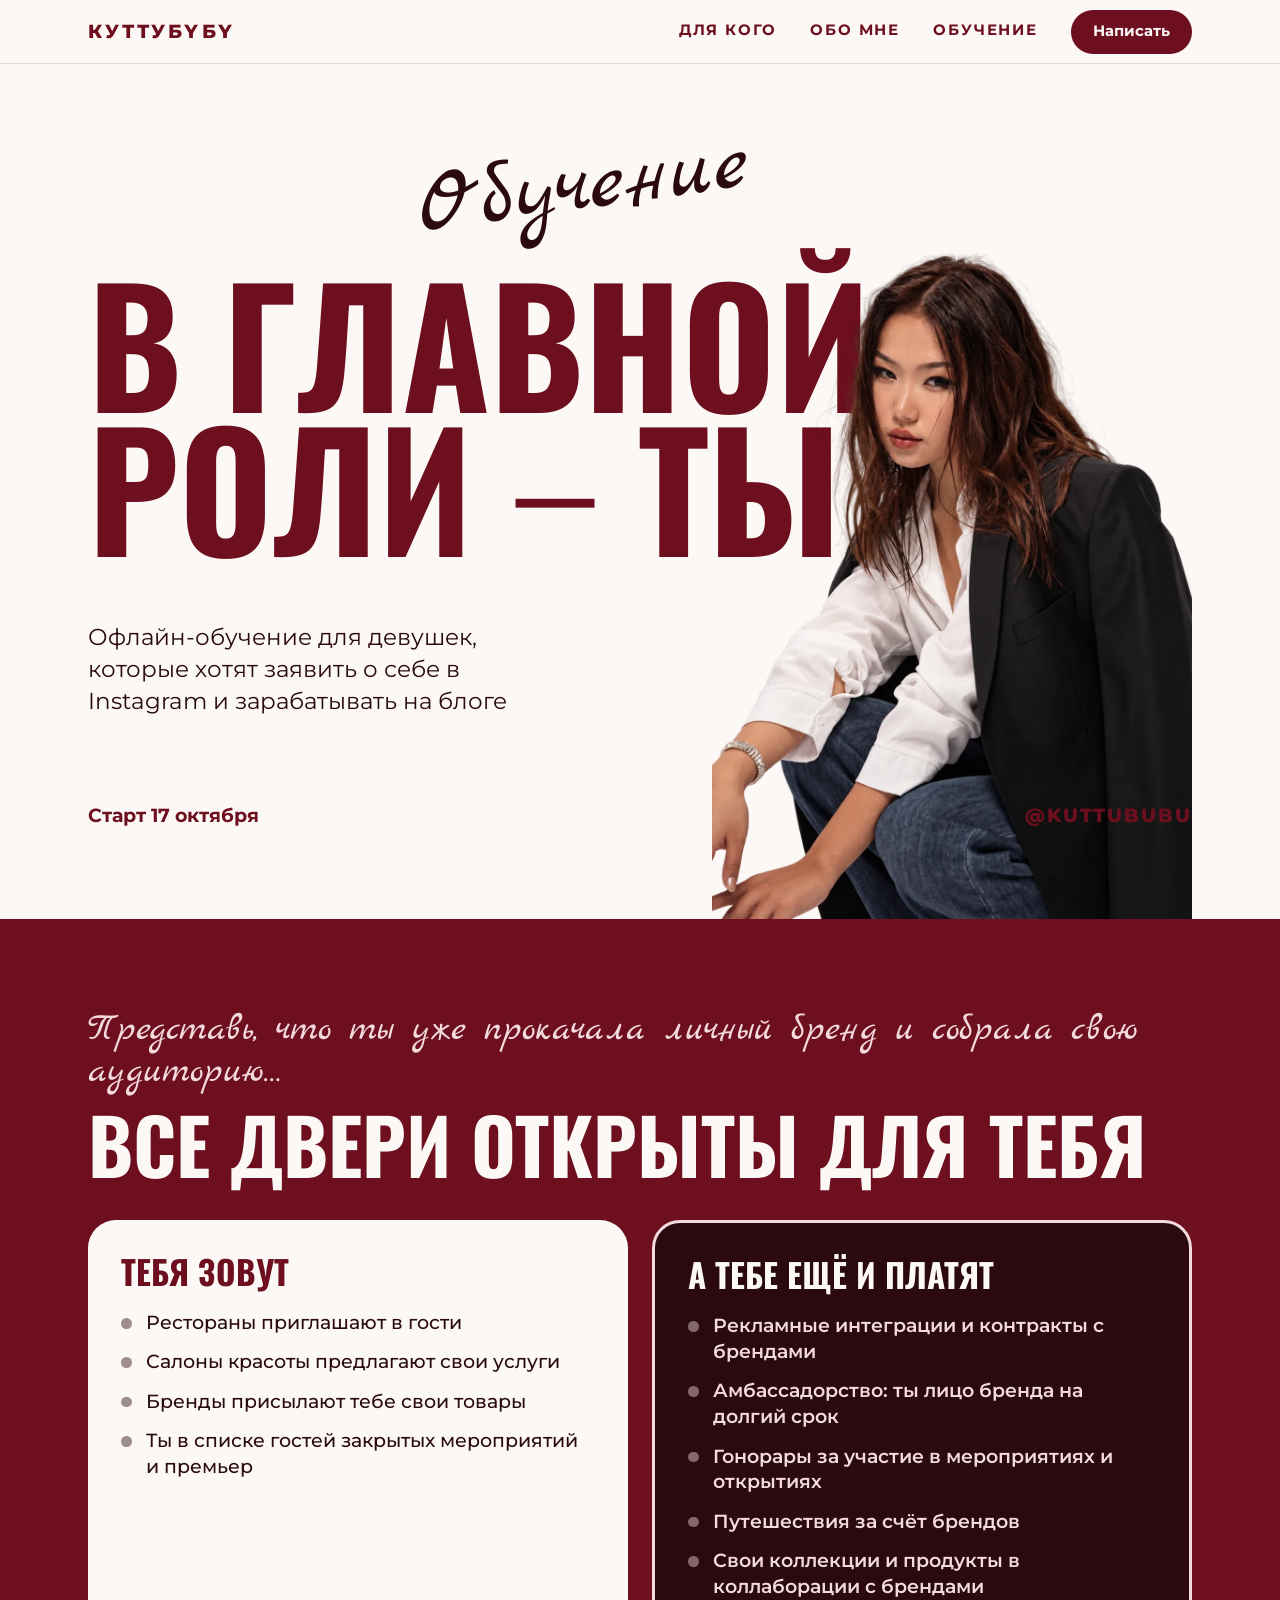
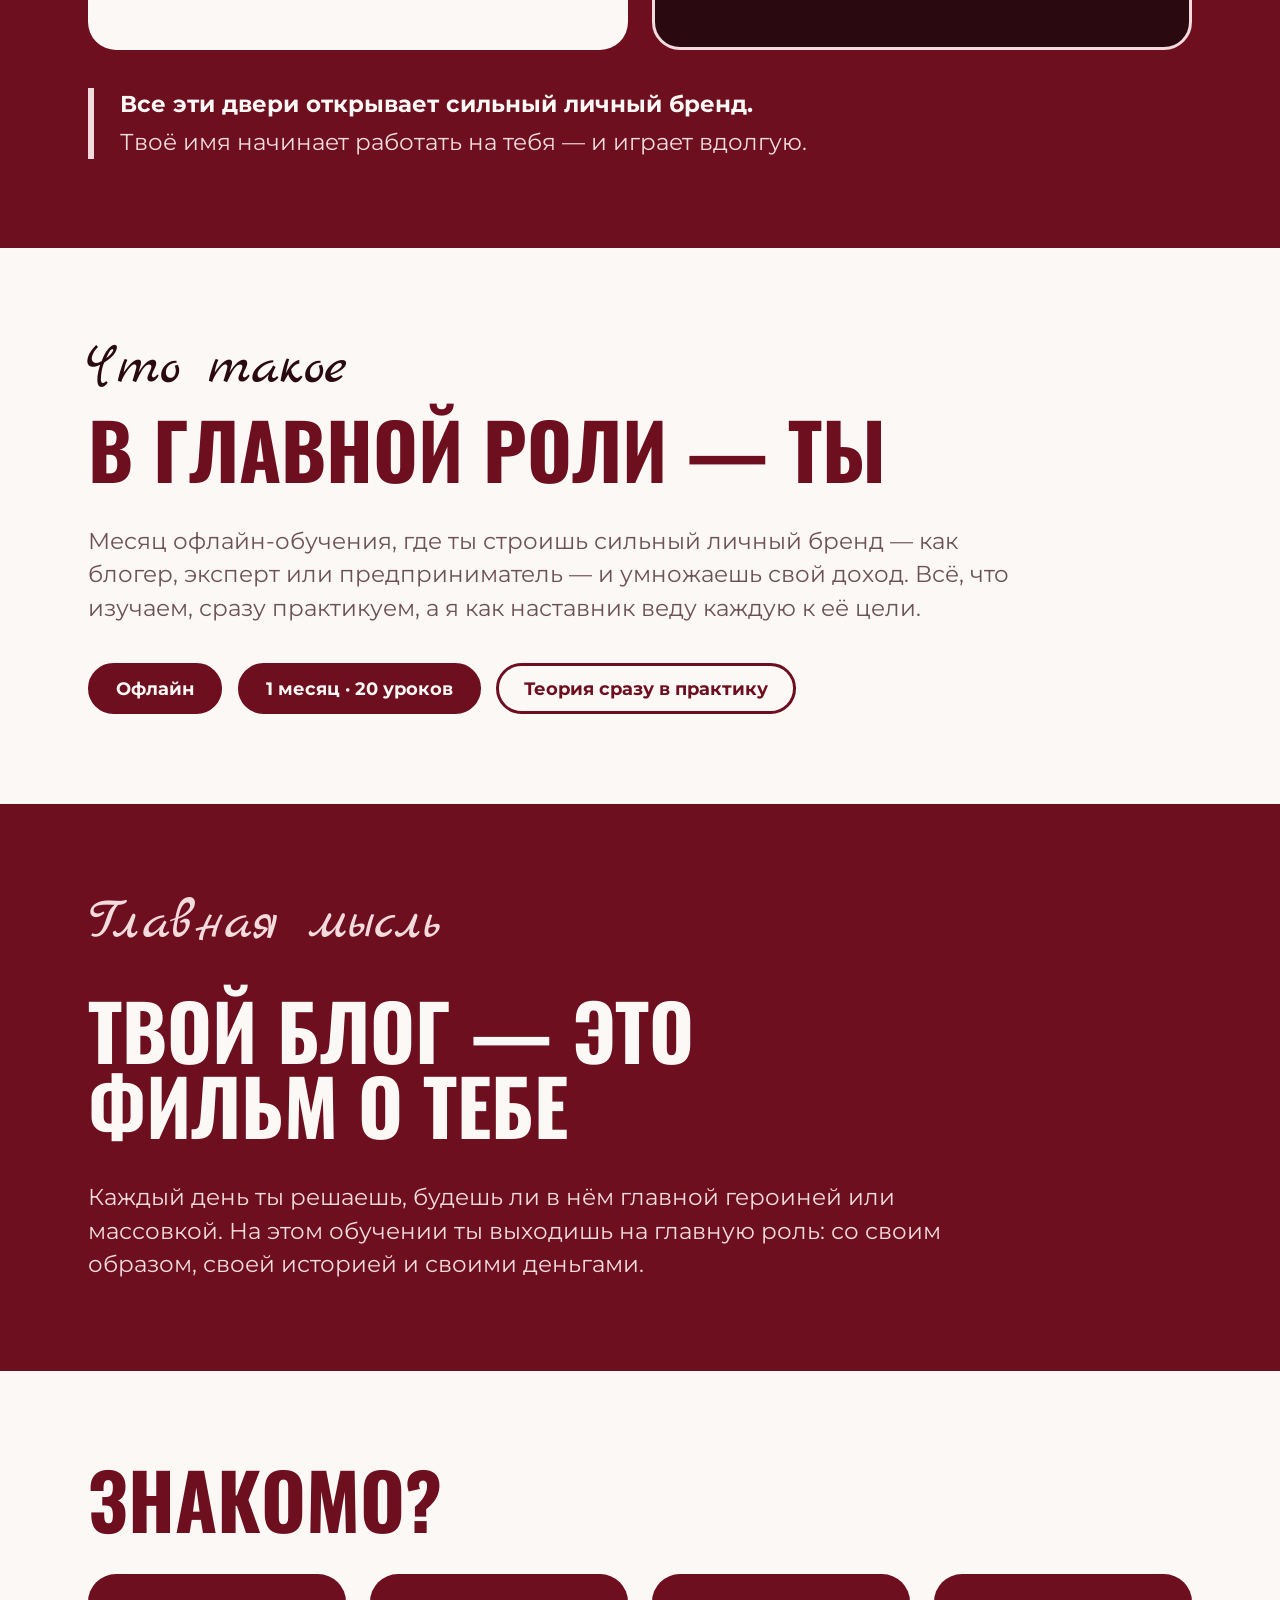
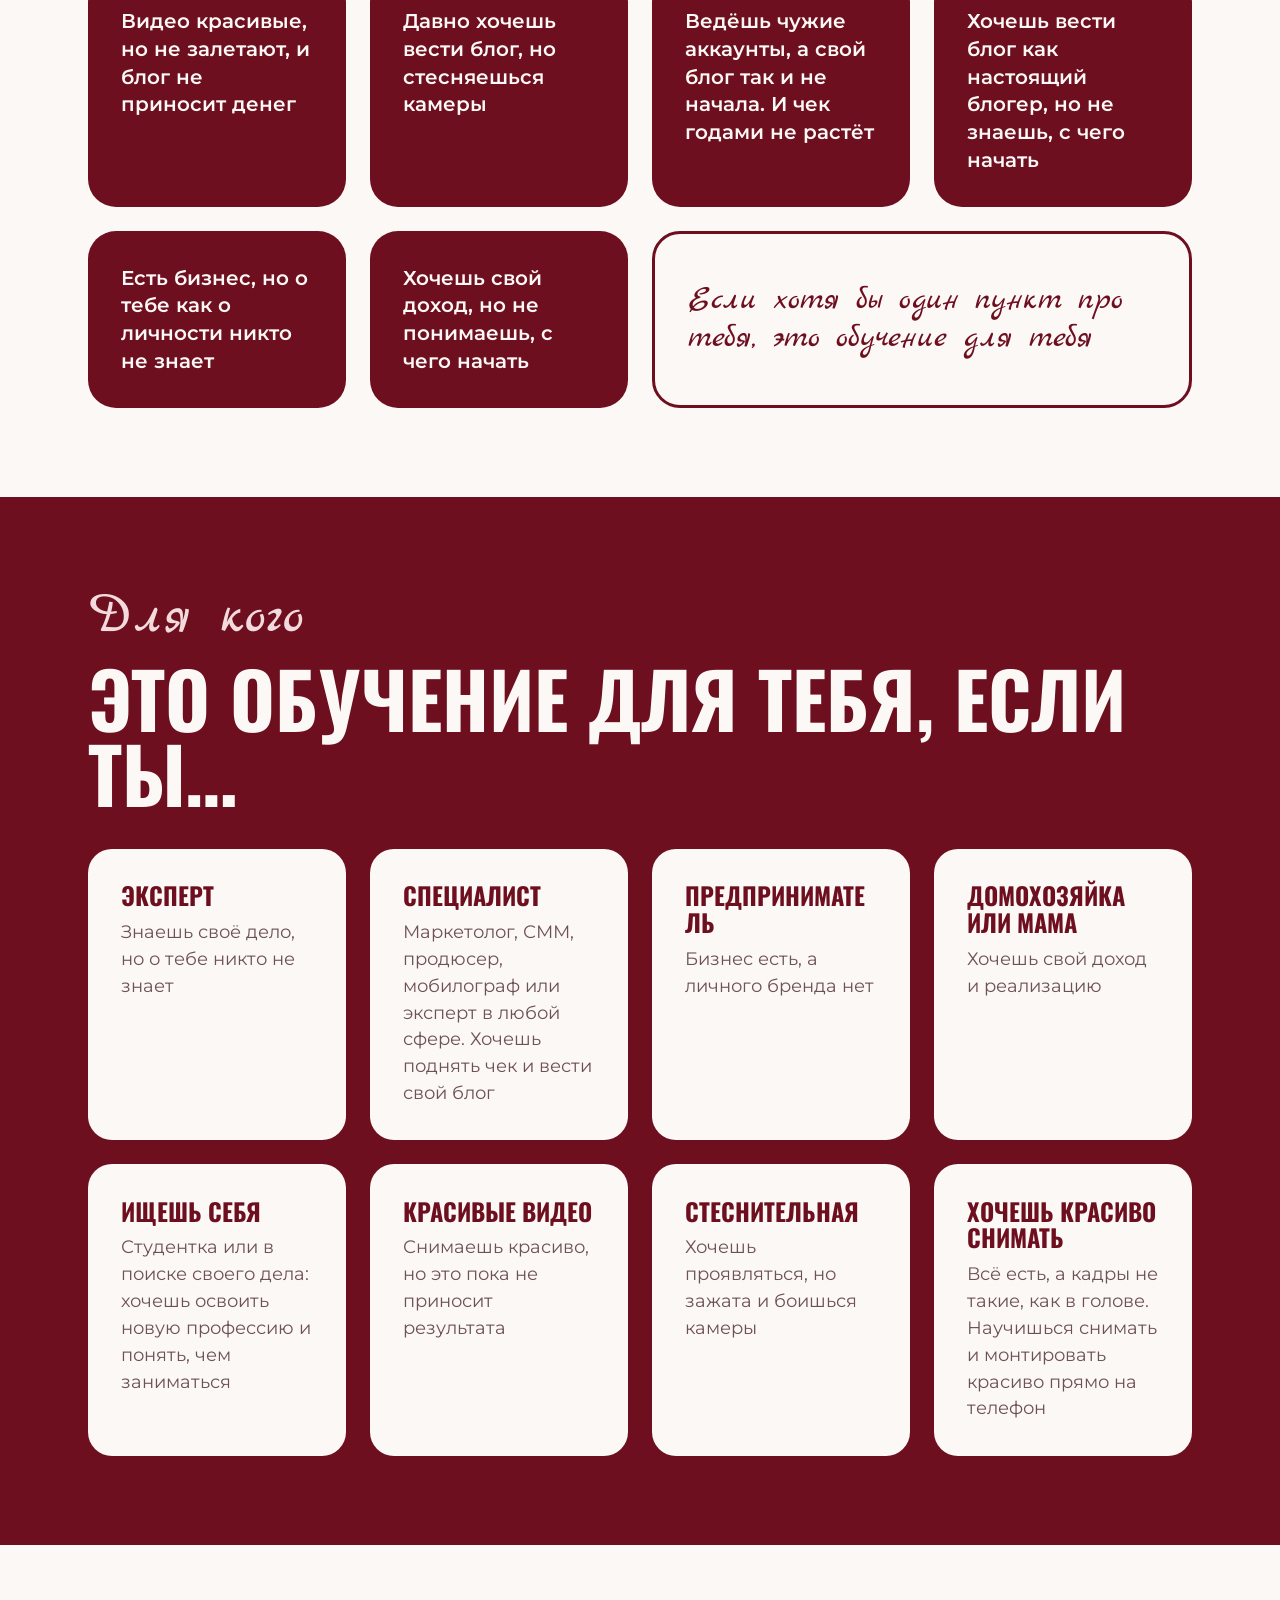
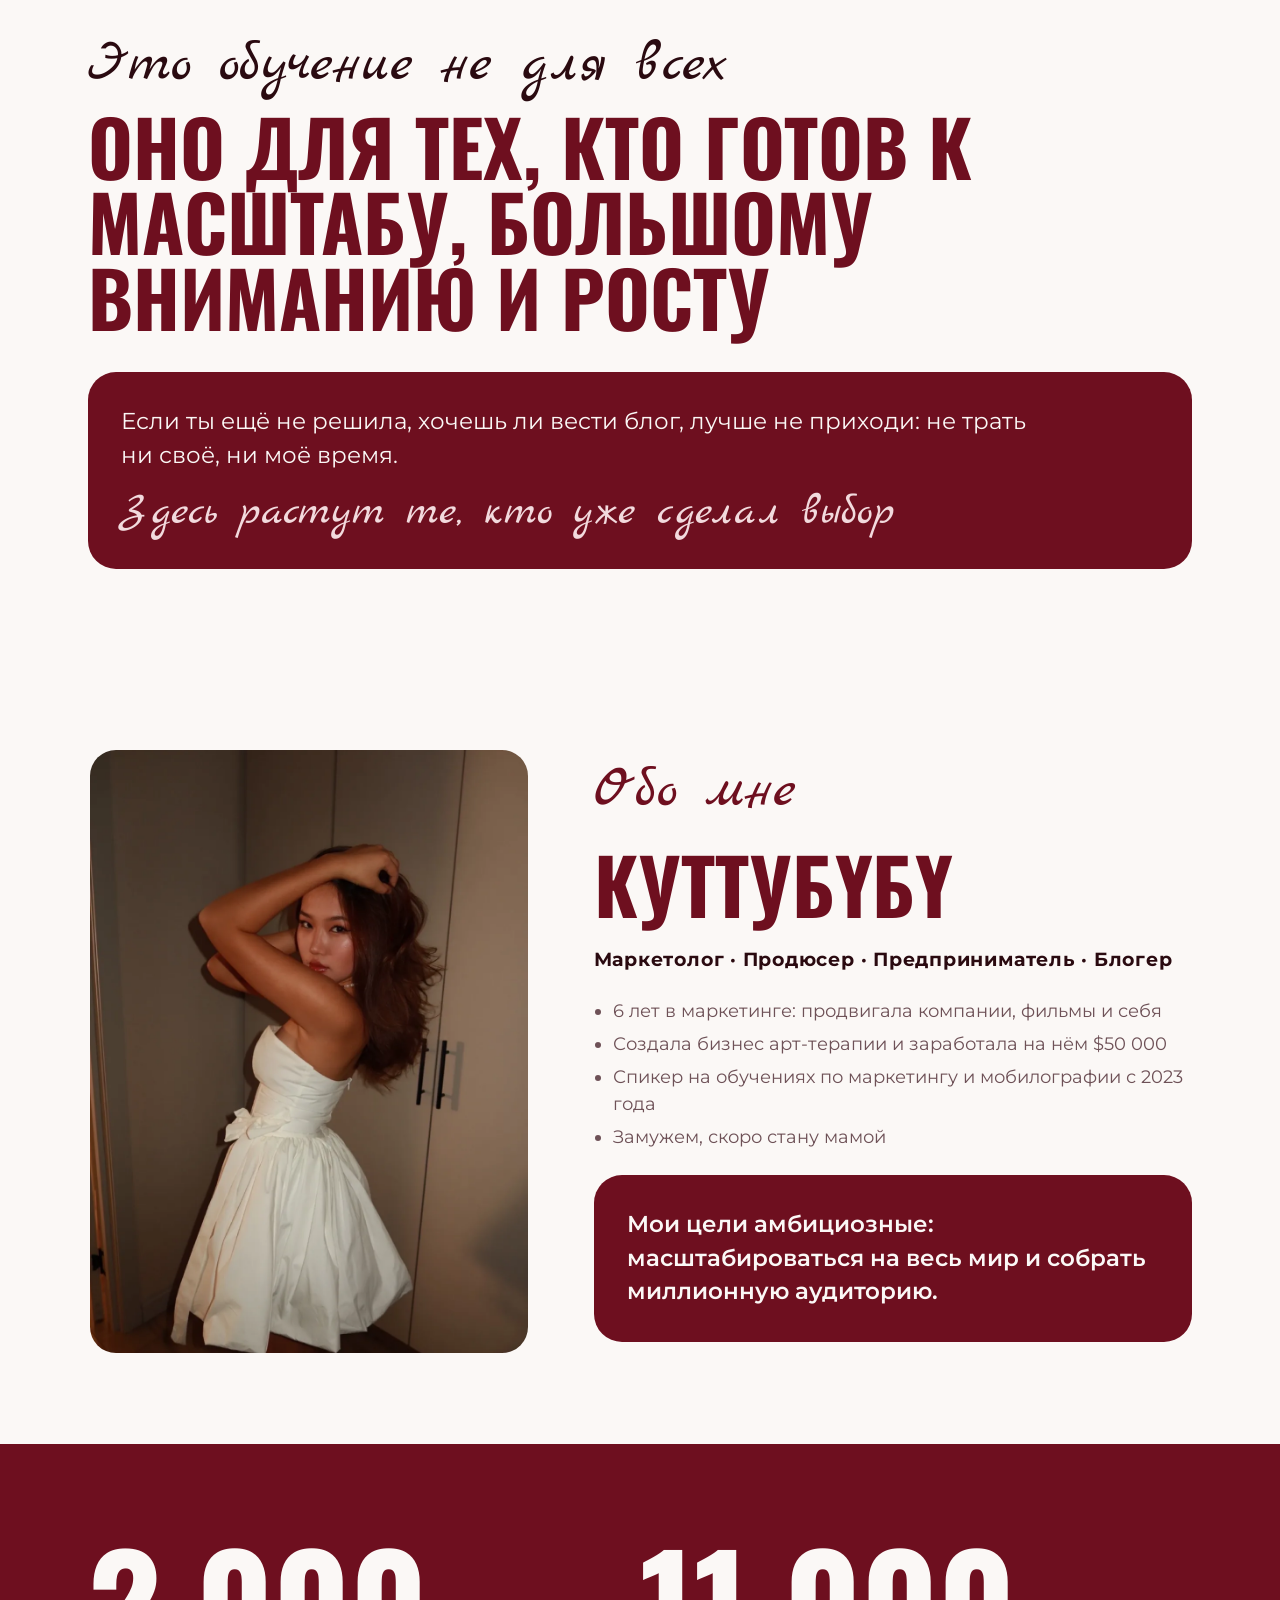
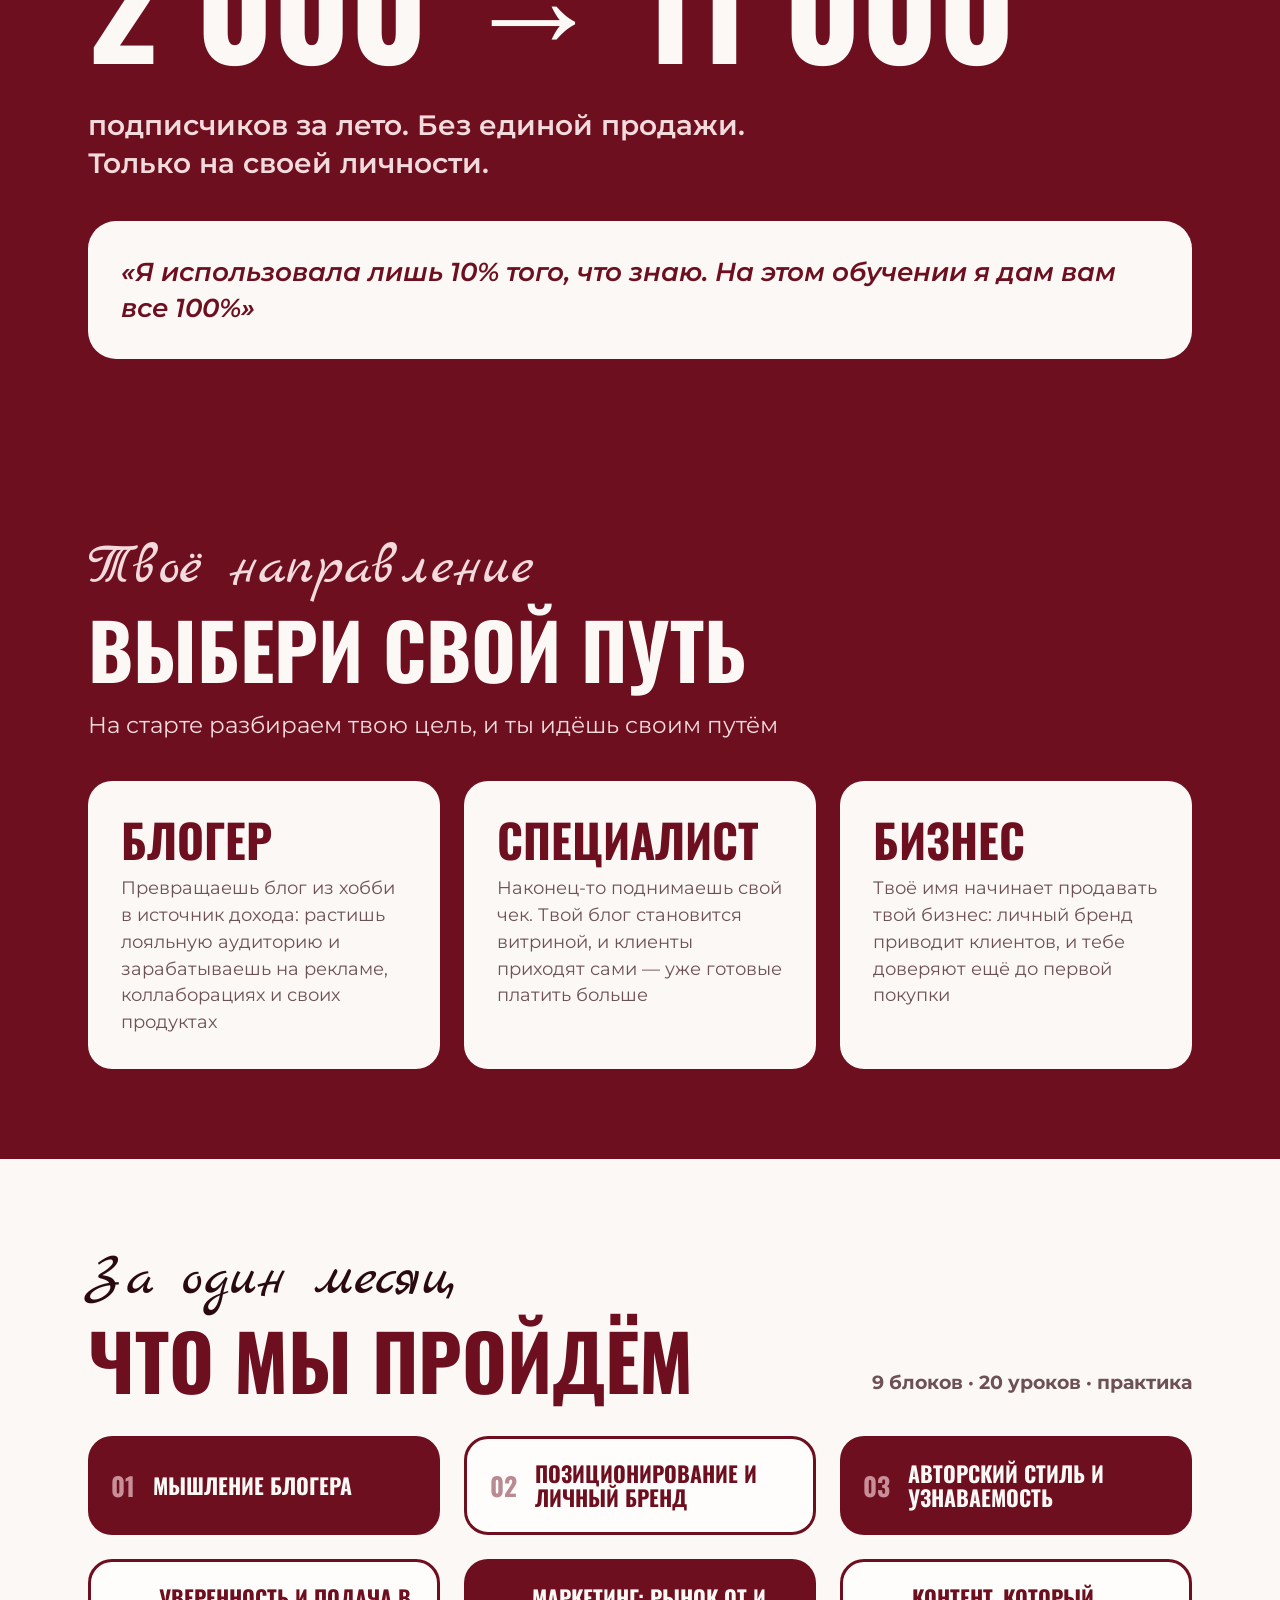
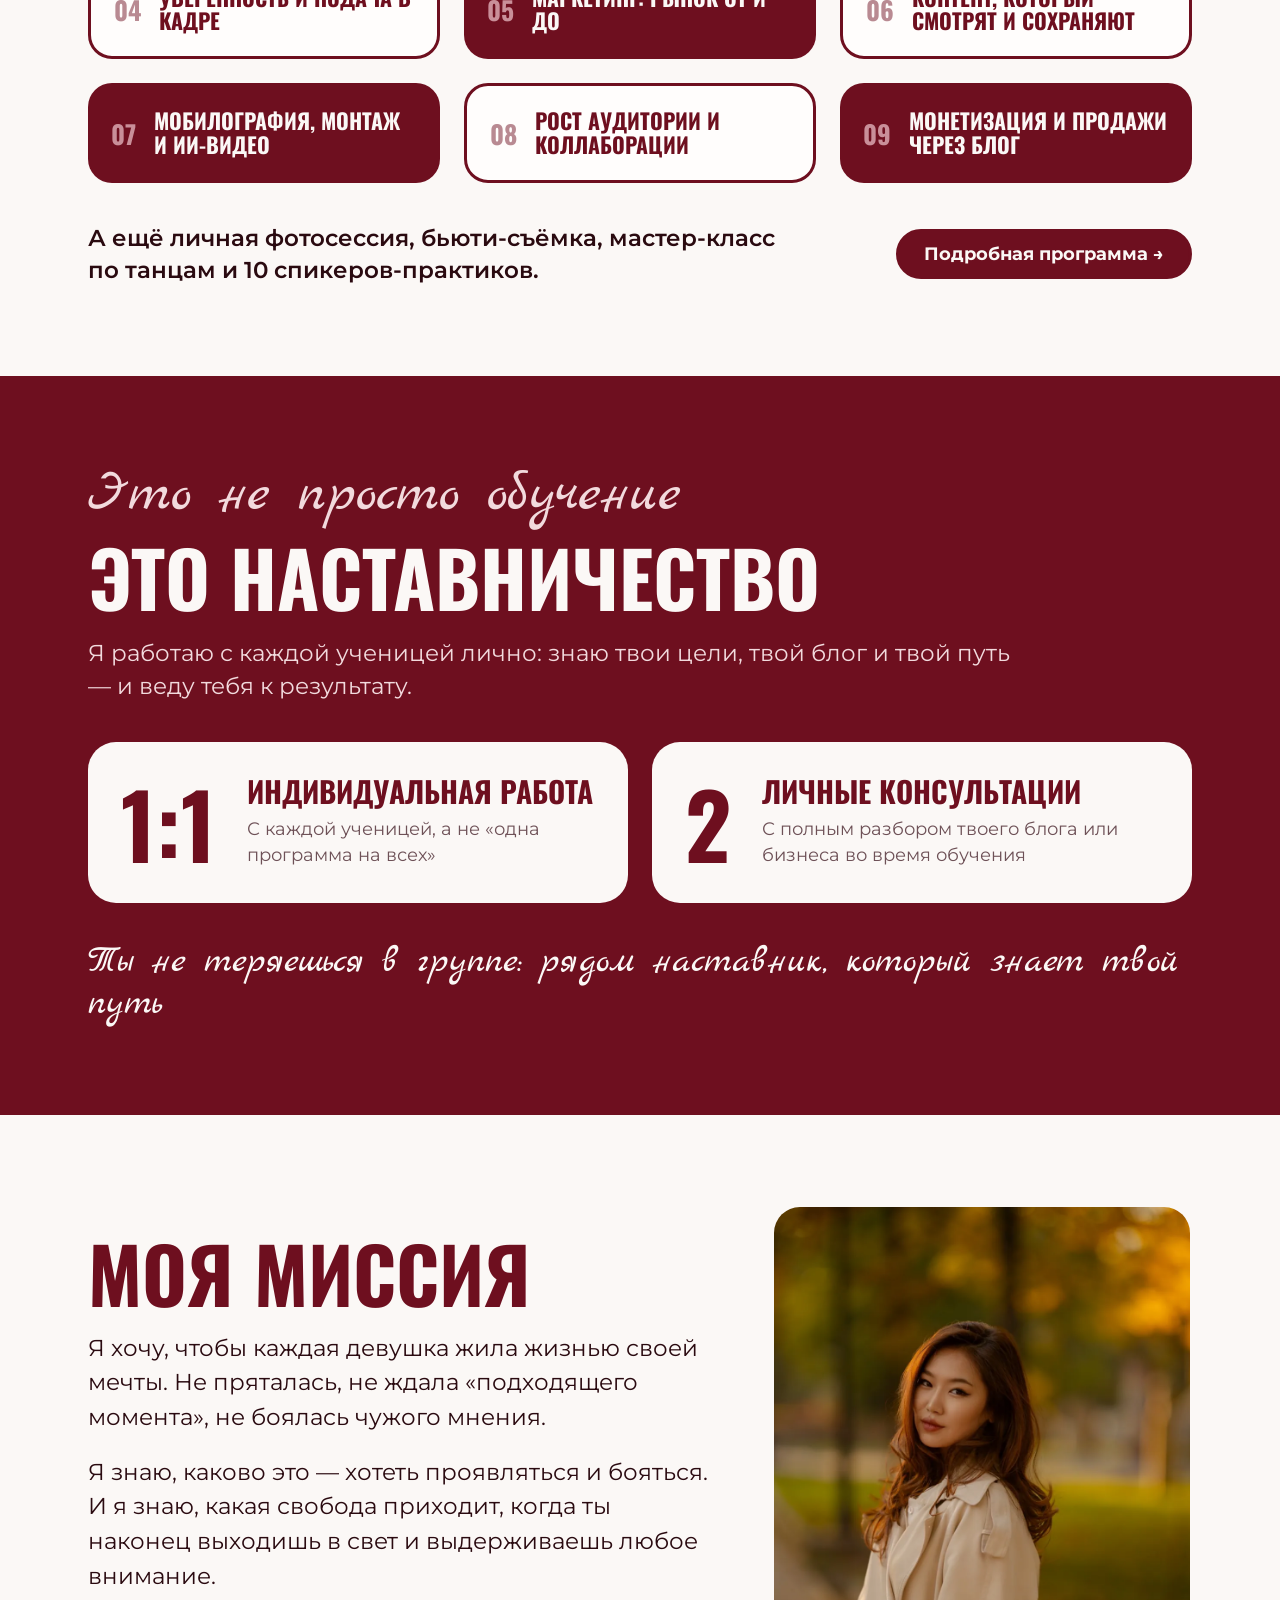
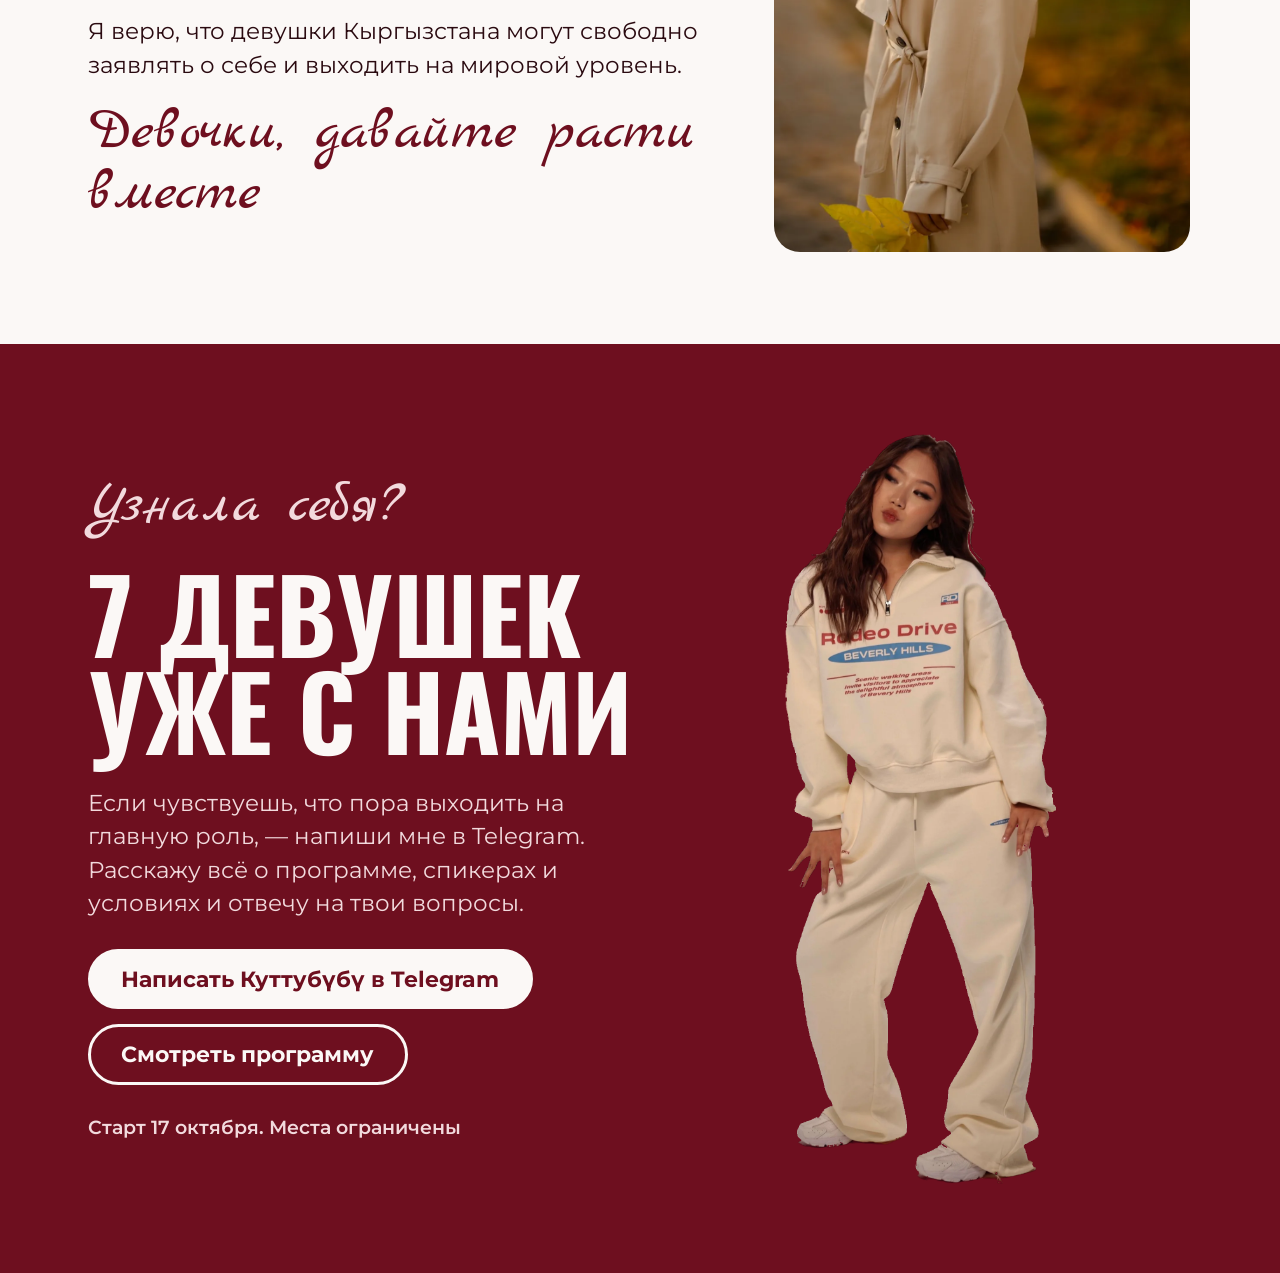
==== commit 3cf2e8cd: "asd" ====
--- a/index.html
+++ b/index.html
@@ -23,7 +23,7 @@
   <nav class="nav" aria-label="Разделы">
    <a class="nav__link" href="#for-whom">Для кого</a>
    <a class="nav__link" href="#about">Обо мне</a>
-   <a class="nav__link" href="program.html">Программа</a>
+   <a class="nav__link" href="#what">Обучение</a>
    <a class="btn" href="https://t.me/kuttububu" target="_blank" rel="noopener">Написать</a>
   </nav>
  </div>
@@ -54,12 +54,12 @@
 <section class="block bg-bordo reveal" id="doors">
  <div class="wrap">
   <div class="head">
-   <p class="lead soft">Представь, что ты уже прокачала личный бренд и собрала свою аудиторию…</p>
+   <p class="script">Представь, что ты уже прокачала личный бренд и собрала свою аудиторию…</p>
    <h2 class="h2">Все двери открыты для тебя</h2>
   </div>
   <div class="doors">
    <div class="card card--milk door">
-    <p class="script">Тебя зовут</p>
+    <h3 class="h3">Тебя зовут</h3>
     <ul>
      <li>Рестораны приглашают в гости</li>
      <li>Салоны красоты предлагают свои услуги</li>
@@ -67,8 +67,8 @@
      <li>Ты в списке гостей закрытых мероприятий и премьер</li>
     </ul>
    </div>
-   <div class="card card--rose-line door">
-    <p class="script">А тебе ещё и платят</p>
+   <div class="card card--rose-line door door--dark">
+    <h3 class="h3">А тебе ещё и платят</h3>
     <ul>
      <li>Рекламные интеграции и контракты с брендами</li>
      <li>Амбассадорство: ты лицо бренда на долгий срок</li>
@@ -78,7 +78,7 @@
     </ul>
    </div>
   </div>
-  <p class="doors-note">Все эти двери открывает сильный личный бренд. <span class="soft">Твоё имя начинает работать на тебя — и играет вдолгую.</span></p>
+  <div class="doors-note doors-note--line"><p>Все эти двери открывает сильный личный бренд.</p><p class="soft">Твоё имя начинает работать на тебя — и играет вдолгую.</p></div>
  </div>
 </section>
 
@@ -146,8 +146,10 @@
 <!-- 7. Не для всех -->
 <section class="block bg-milk reveal" id="not-for-all">
  <div class="wrap stack">
-  <h2 class="h2">Это обучение<br>не для всех</h2>
-  <p class="lead lead--strong">Оно для тех, кто готов к масштабу, большому вниманию и росту.</p>
+  <div class="head head--flush">
+   <p class="script script--ink">Это обучение не для всех</p>
+   <h2 class="h2">Оно для тех, кто готов к масштабу, большому вниманию и росту</h2>
+  </div>
   <div class="card card--bordo callout">
    <p class="lead">Если ты ещё не решила, хочешь ли вести блог, лучше не приходи: не трать ни своё, ни моё время.</p>
    <p class="script">Здесь растут те, кто уже сделал выбор</p>
@@ -217,15 +219,15 @@
    <p class="program-meta">9 блоков · 20 уроков · практика</p>
   </div>
   <ol class="outline">
-   <li class="card--line"><span class="module__n">01</span><h3 class="h3">Мышление блогера</h3></li>
+   <li class="card--bordo"><span class="module__n">01</span><h3 class="h3">Мышление блогера</h3></li>
    <li class="card--line"><span class="module__n">02</span><h3 class="h3">Позиционирование и личный бренд</h3></li>
-   <li class="card--line"><span class="module__n">03</span><h3 class="h3">Авторский стиль и узнаваемость</h3></li>
+   <li class="card--bordo"><span class="module__n">03</span><h3 class="h3">Авторский стиль и узнаваемость</h3></li>
    <li class="card--line"><span class="module__n">04</span><h3 class="h3">Уверенность и подача в кадре</h3></li>
-   <li class="card--line"><span class="module__n">05</span><h3 class="h3">Маркетинг: рынок от и до</h3></li>
+   <li class="card--bordo"><span class="module__n">05</span><h3 class="h3">Маркетинг: рынок от и до</h3></li>
    <li class="card--line"><span class="module__n">06</span><h3 class="h3">Контент, который смотрят и сохраняют</h3></li>
-   <li class="card--line"><span class="module__n">07</span><h3 class="h3">Мобилография, монтаж и ИИ-видео</h3></li>
+   <li class="card--bordo"><span class="module__n">07</span><h3 class="h3">Мобилография, монтаж и ИИ-видео</h3></li>
    <li class="card--line"><span class="module__n">08</span><h3 class="h3">Рост аудитории и коллаборации</h3></li>
-   <li class="card--line"><span class="module__n">09</span><h3 class="h3">Монетизация и продажи через блог</h3></li>
+   <li class="card--bordo"><span class="module__n">09</span><h3 class="h3">Монетизация и продажи через блог</h3></li>
   </ol>
   <div class="outline-foot">
    <p>А ещё личная фотосессия, бьюти-съёмка, мастер-класс по танцам и 10 спикеров-практиков.</p>
@@ -245,16 +247,14 @@
   <div class="mentor">
    <div class="card card--milk">
     <p class="num">1:1</p>
-    <h3 class="h3">Индивидуальная работа</h3>
-    <p>С каждой ученицей, а не «одна программа на всех»</p>
+    <div><h3 class="h3">Индивидуальная работа</h3><p>С каждой ученицей, а не «одна программа на всех»</p></div>
    </div>
    <div class="card card--milk">
     <p class="num">2</p>
-    <h3 class="h3">Личные консультации</h3>
-    <p>С полным разбором твоего блога или бизнеса во время обучения</p>
-   </div>
-  </div>
-  <p class="doors-note">Ты не теряешься в группе: рядом наставник, который знает твой путь</p>
+    <div><h3 class="h3">Личные консультации</h3><p>С полным разбором твоего блога или бизнеса во время обучения</p></div>
+   </div>
+  </div>
+  <p class="script mentor-note">Ты не теряешься в группе: рядом наставник, который знает твой путь</p>
  </div>
 </section>
 
--- a/assets/css/site.css
+++ b/assets/css/site.css
@@ -214,6 +214,8 @@
 .speaker .script{font-size:clamp(26px,2.4vw,38px);color:var(--bordo)!important}
 .speaker .h3{font-size:clamp(28px,2.8vw,44px);line-height:1}
 .speaker p:last-child{color:var(--muted);line-height:1.45}
+.speaker p.speaker__now{margin-top:6px;padding-top:14px;border-top:2px solid var(--line);color:var(--ink);line-height:1.45}
+.speaker__now b{display:block;font-weight:800;text-transform:uppercase;letter-spacing:.12em;color:var(--bordo);margin-bottom:4px}
 .speakers-note{margin-top:var(--head-gap);font-weight:600;font-size:var(--fs-lead);line-height:1.4;max-width:62ch}
 @media (min-width:600px){
  .speakers{display:grid;grid-template-columns:repeat(2,minmax(0,1fr));overflow:visible;margin-inline:0;padding:0}
@@ -285,12 +287,19 @@
 .doors{display:grid;gap:var(--gap);grid-template-columns:1fr}
 @media (min-width:900px){.doors{grid-template-columns:repeat(2,minmax(0,1fr))}}
 .door{display:flex;flex-direction:column;gap:clamp(14px,1.6vw,24px)}
-.door .script{font-size:clamp(32px,3.2vw,52px)}
-.door.card--milk .script{color:var(--bordo)}
+#doors .head .script{font-size:clamp(28px,3vw,52px);line-height:1.1}
+.door .h3{font-size:clamp(28px,2.6vw,44px);color:var(--bordo)}
+.door--dark{background:var(--ink)}
+.door--dark .h3{color:var(--milk)}
+.door--dark ul{color:var(--rose)}
+.door.card--milk ul{color:var(--ink);font-weight:500}
 .door ul{list-style:none;padding:0;font-weight:600;font-size:clamp(17px,1.5vw,22px);line-height:1.35}
 .door li{position:relative;padding-left:1.3em;margin-bottom:.7em}
 .door li::before{content:"";position:absolute;left:0;top:.42em;width:.55em;height:.55em;border-radius:50%;background:currentColor;opacity:.45}
 .doors-note{margin-top:var(--head-gap);font-weight:600;font-size:var(--fs-lead);line-height:1.4;max-width:52ch}
+.doors-note--line{display:flex;flex-direction:column;gap:6px;border-left:6px solid var(--rose);padding-left:clamp(18px,2vw,36px);max-width:none}
+.doors-note--line p:first-child{font-weight:700}
+.doors-note--line .soft{font-weight:400}
 
 /* ---------- Знакомство: что пройдём ---------- */
 .outline{list-style:none;padding:0;display:grid;gap:var(--gap);grid-template-columns:1fr;counter-reset:none}
@@ -299,14 +308,18 @@
 .outline li{display:flex;align-items:center;gap:clamp(14px,1.4vw,20px);margin:0;padding:clamp(18px,1.8vw,28px);border-radius:var(--r-sm)}
 .outline .module__n{flex:none;color:var(--num)}
 .outline .h3{color:var(--bordo);font-size:clamp(19px,1.7vw,26px)}
+.outline .card--bordo .module__n{color:var(--num-dark)}
+.outline .card--bordo .h3{color:var(--milk)}
 .outline-foot{display:flex;flex-wrap:wrap;align-items:center;justify-content:space-between;gap:var(--gap);margin-top:var(--head-gap)}
 .outline-foot p{font-weight:600;font-size:var(--fs-lead);line-height:1.4;max-width:46ch}
 
 /* ---------- Знакомство: наставничество ---------- */
 .mentor{display:grid;gap:var(--gap);grid-template-columns:1fr}
 @media (min-width:768px){.mentor{grid-template-columns:repeat(2,minmax(0,1fr))}}
-.mentor .card{display:flex;flex-direction:column;gap:10px}
-.mentor .num{color:var(--bordo);font-size:clamp(64px,8vw,128px)}
+.mentor .card{display:flex;align-items:center;gap:clamp(18px,2.4vw,32px)}
+.mentor .card > div{display:flex;flex-direction:column;gap:8px;min-width:0}
+.mentor .num{flex:none;color:var(--bordo);font-size:clamp(56px,7vw,128px)}
+.mentor-note{margin-top:var(--head-gap);color:var(--milk)!important;font-size:clamp(28px,3vw,52px);line-height:1.1}
 .mentor .h3{color:var(--bordo)}
 .mentor p:last-child{color:var(--muted)}
 
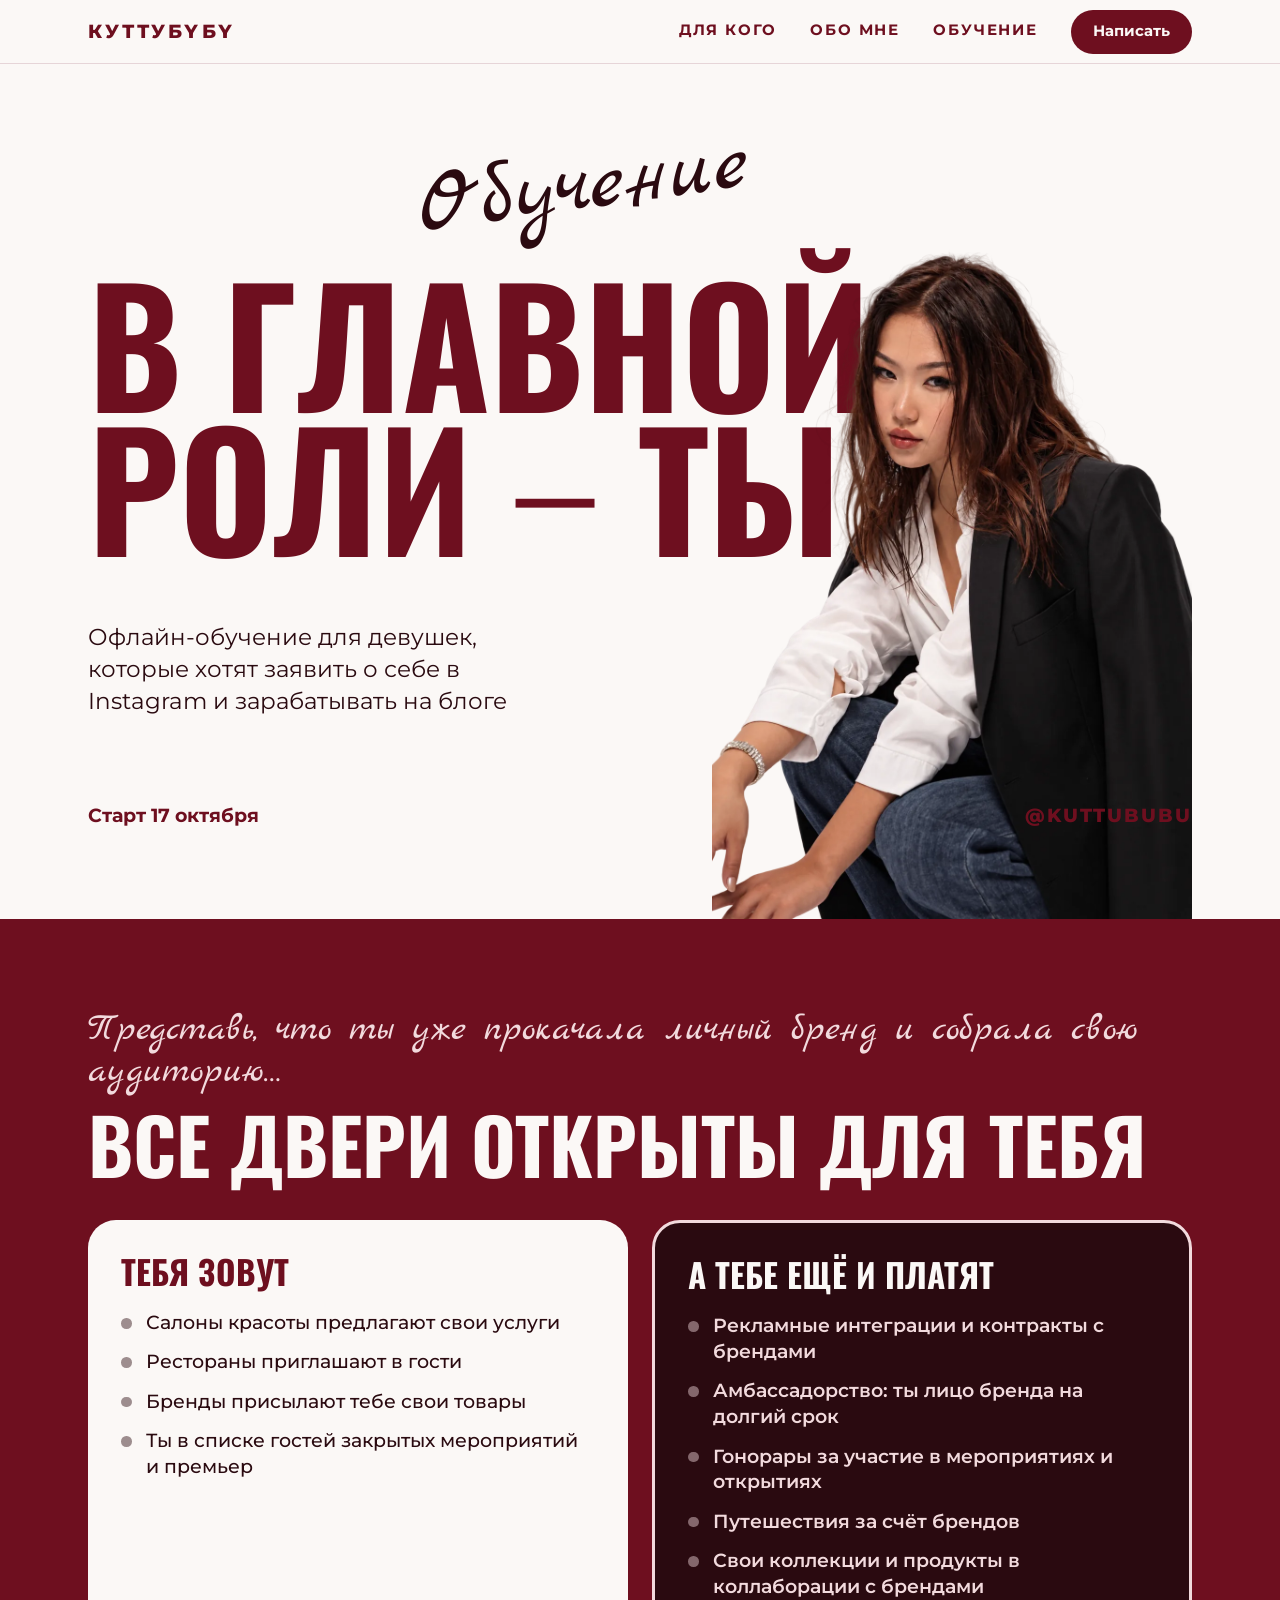
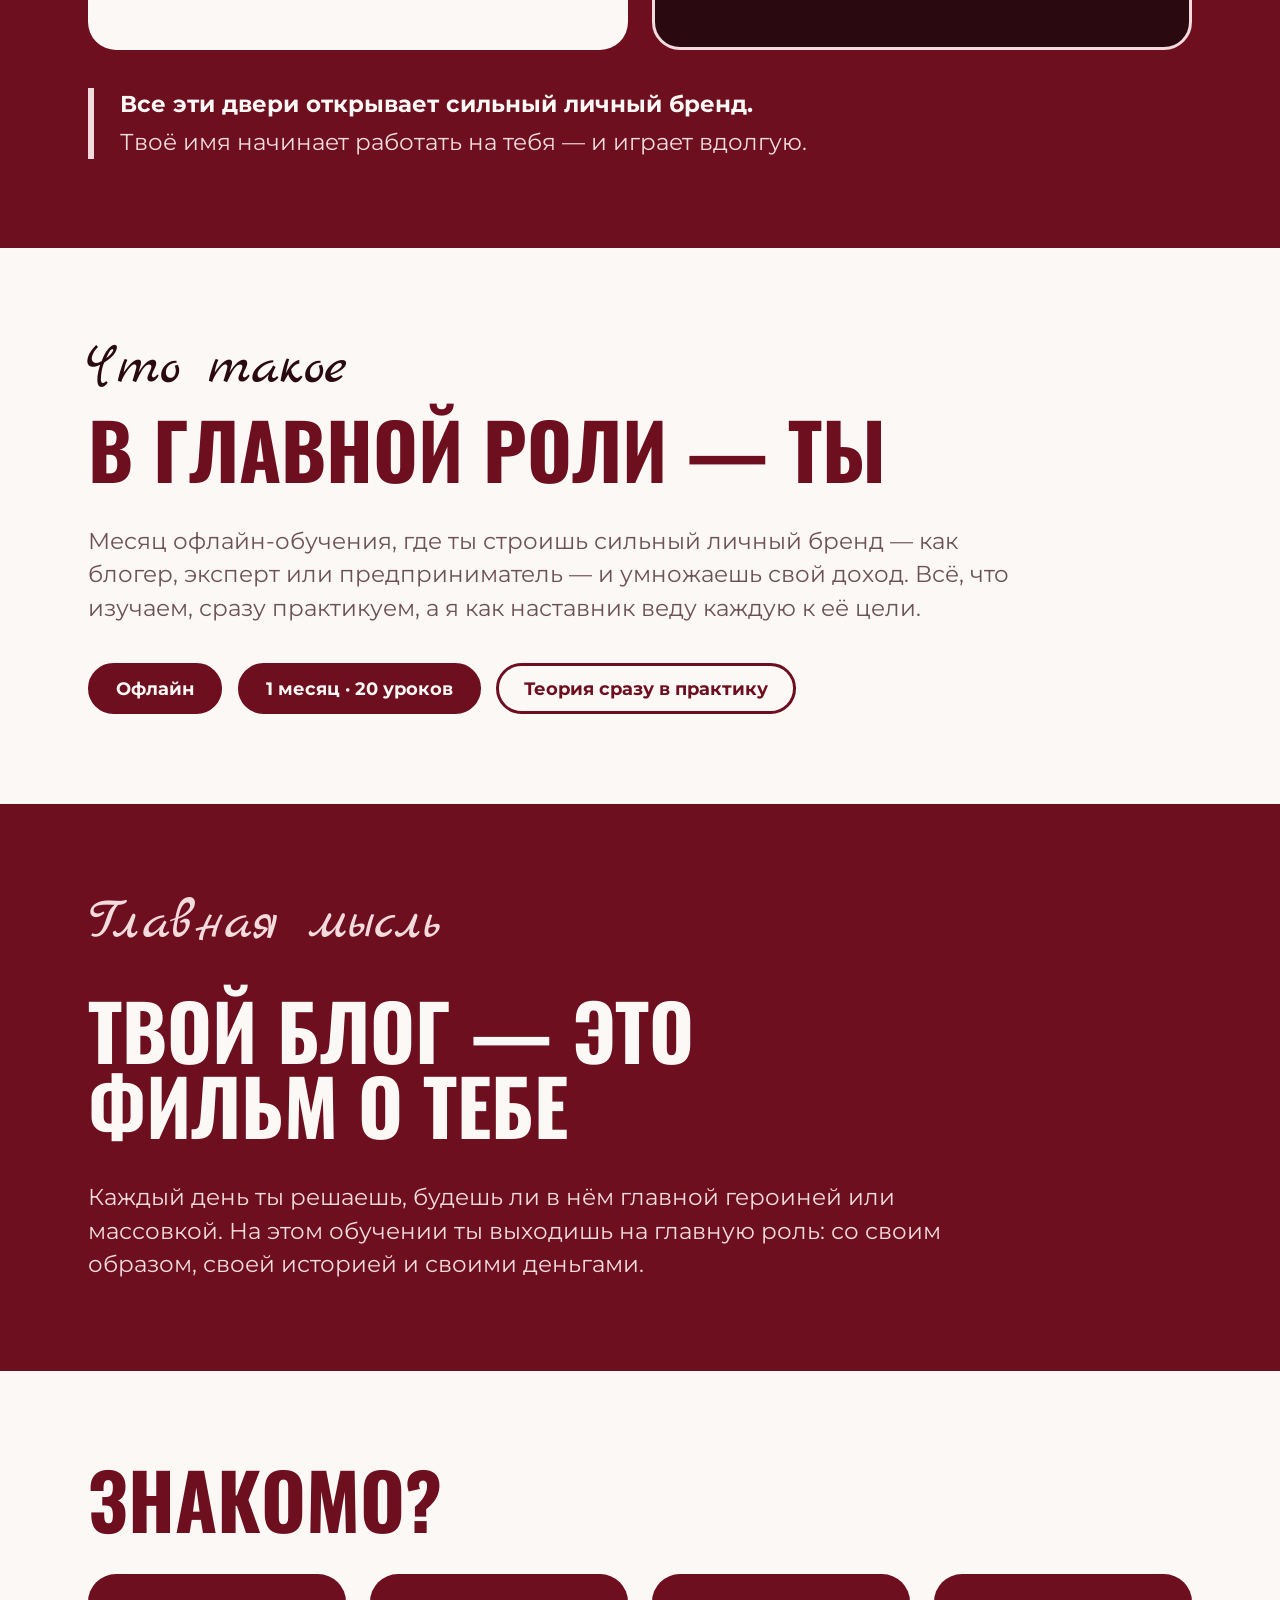
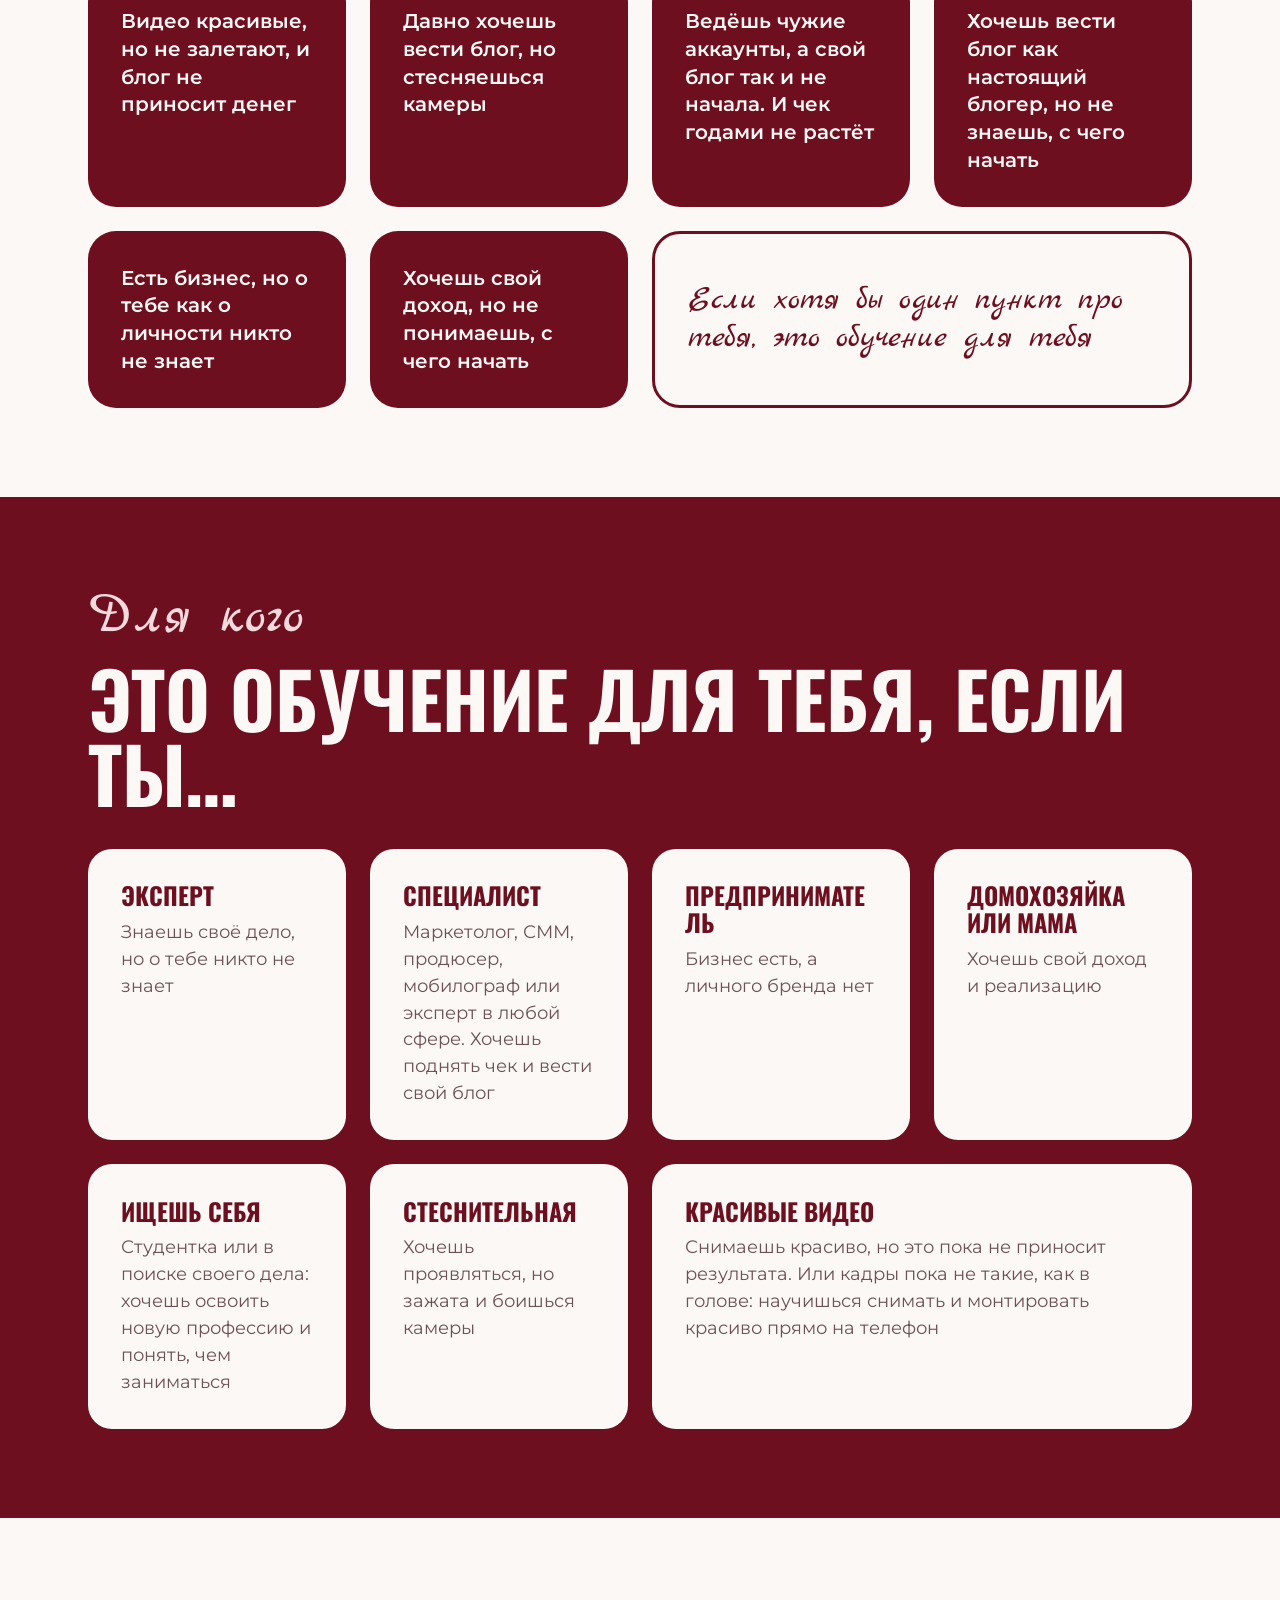
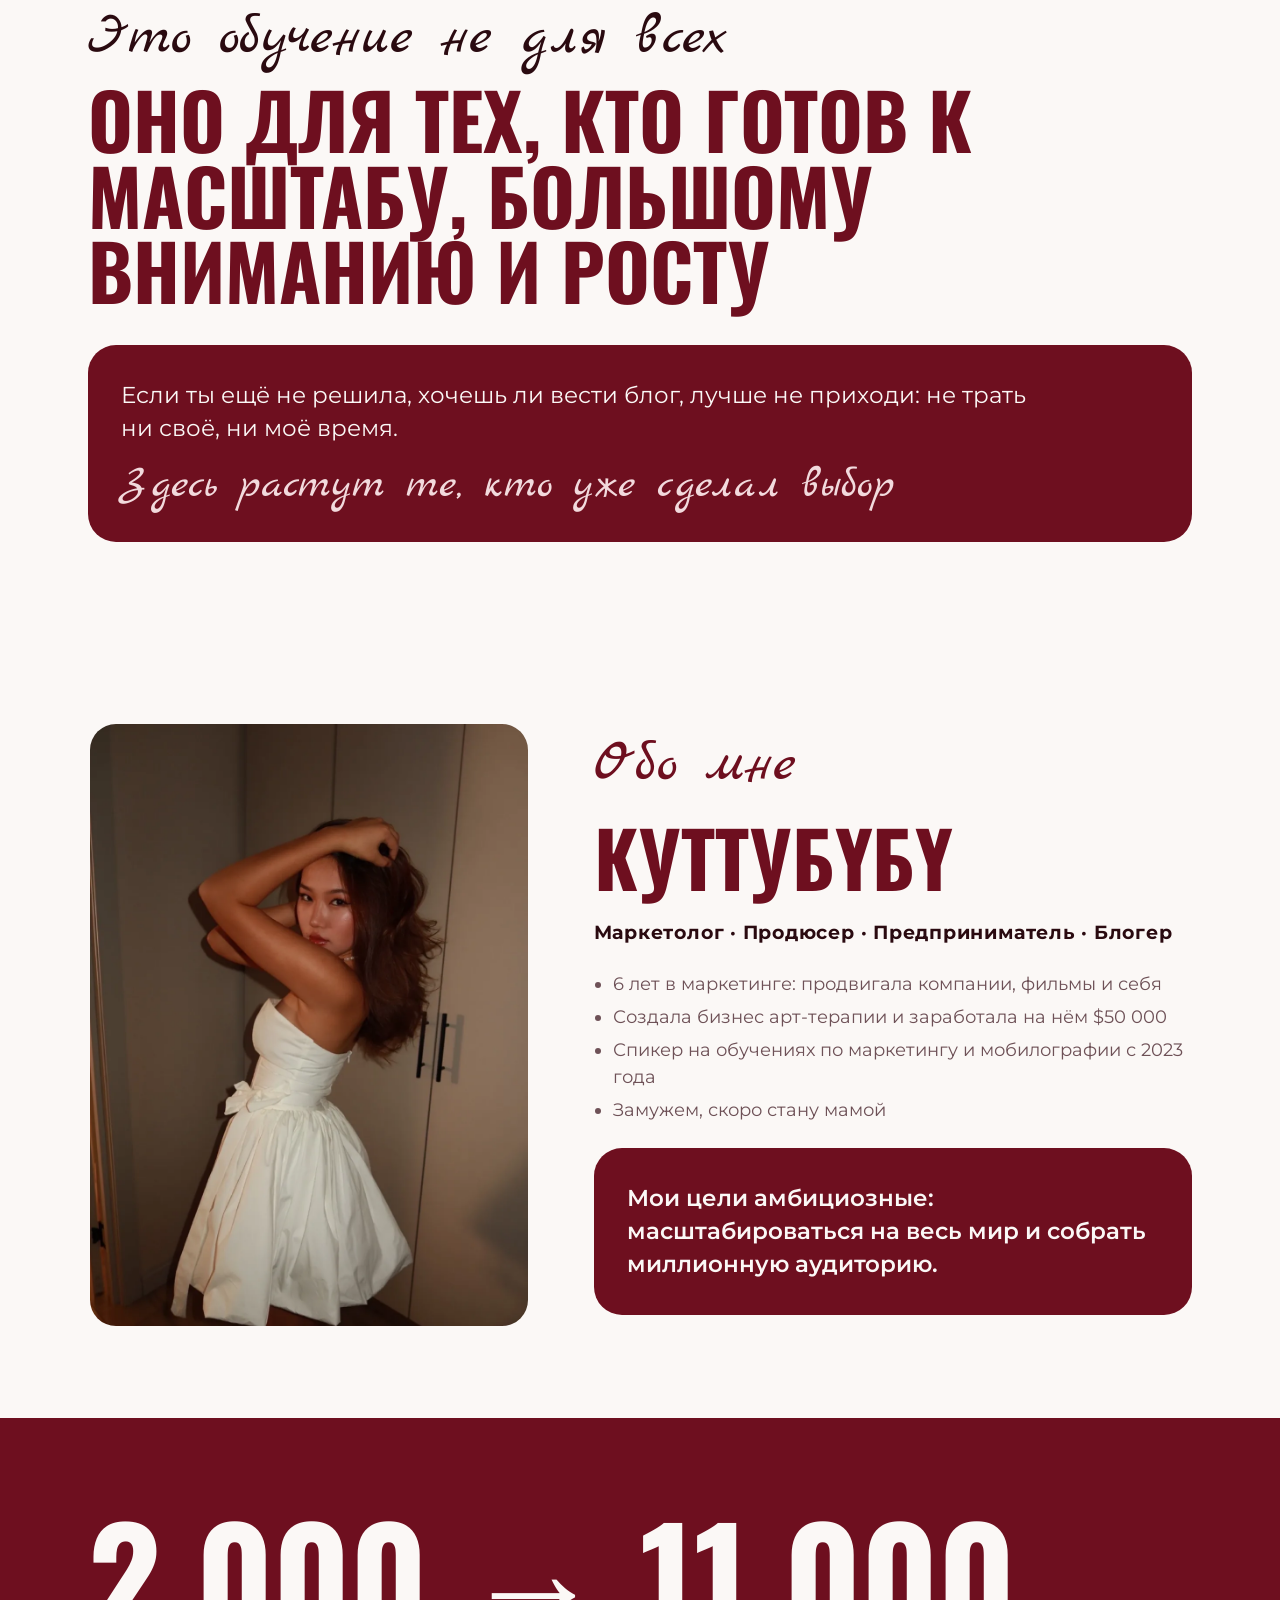
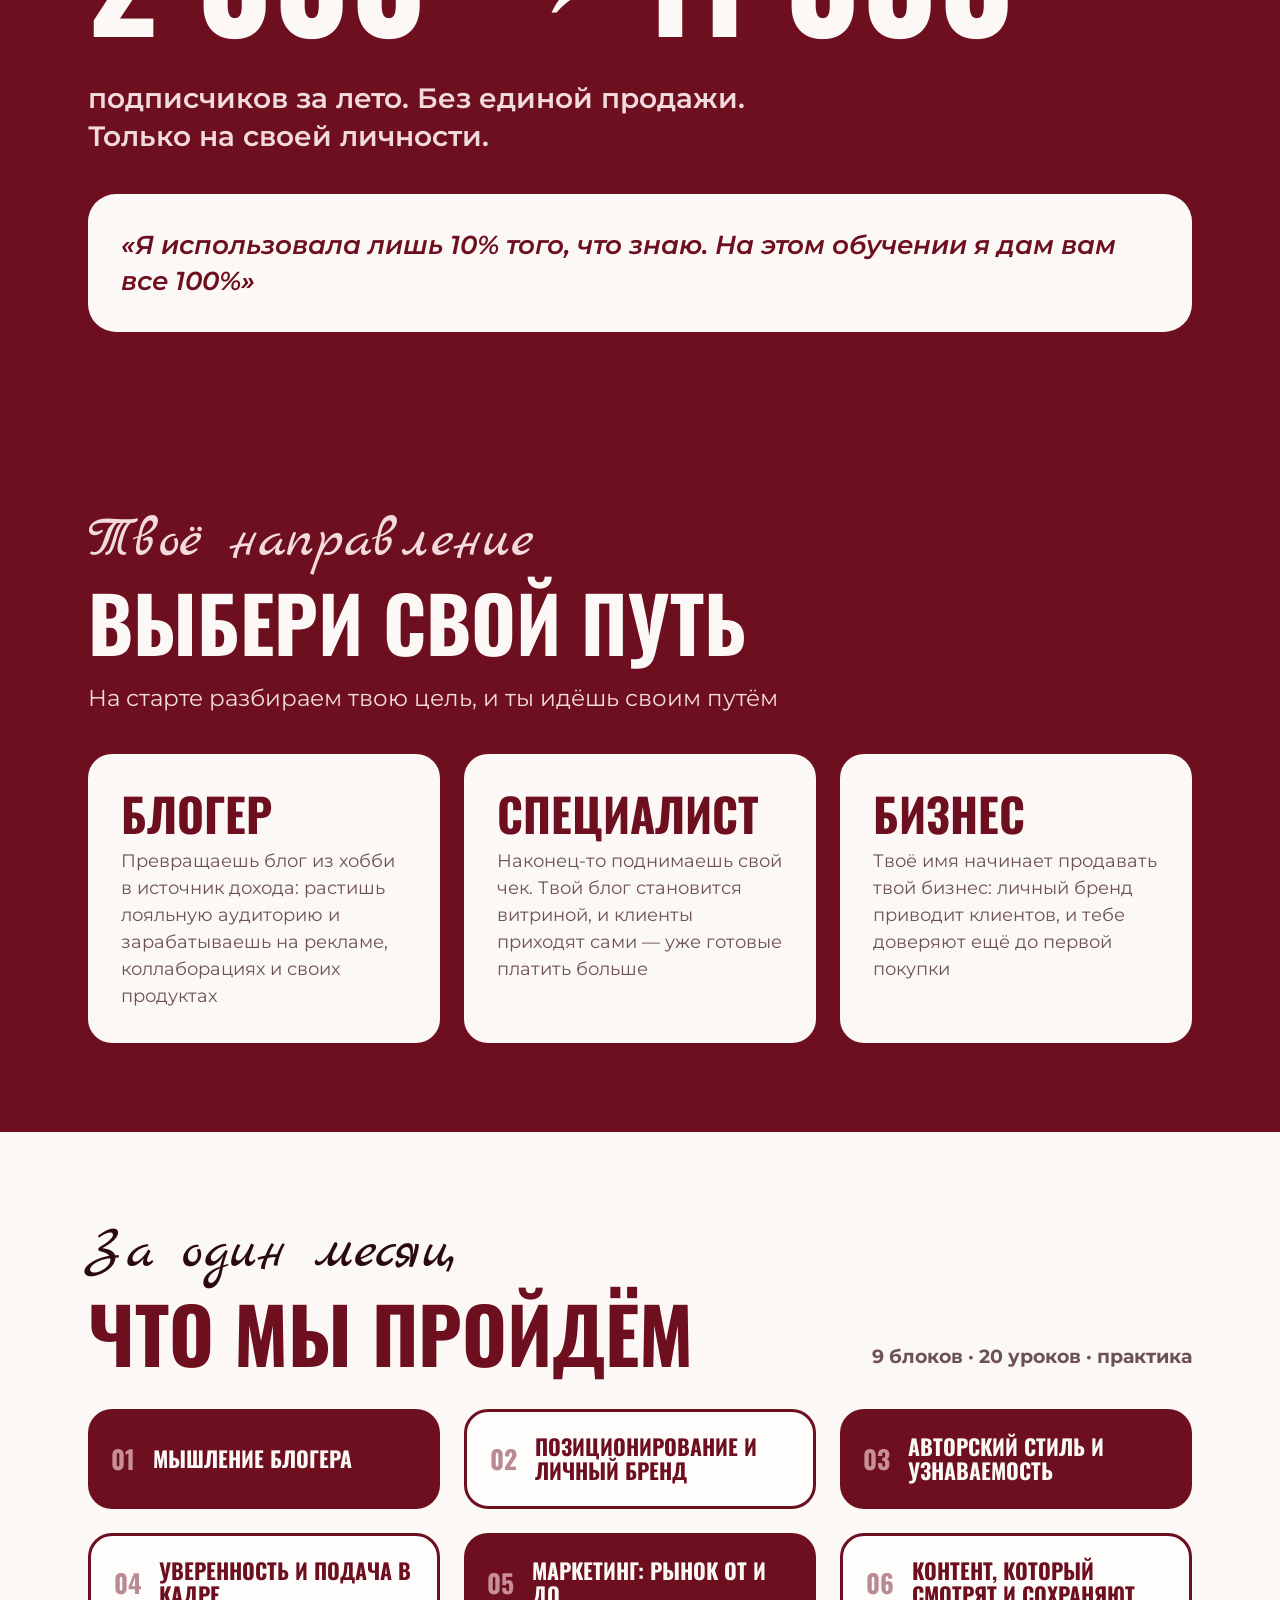
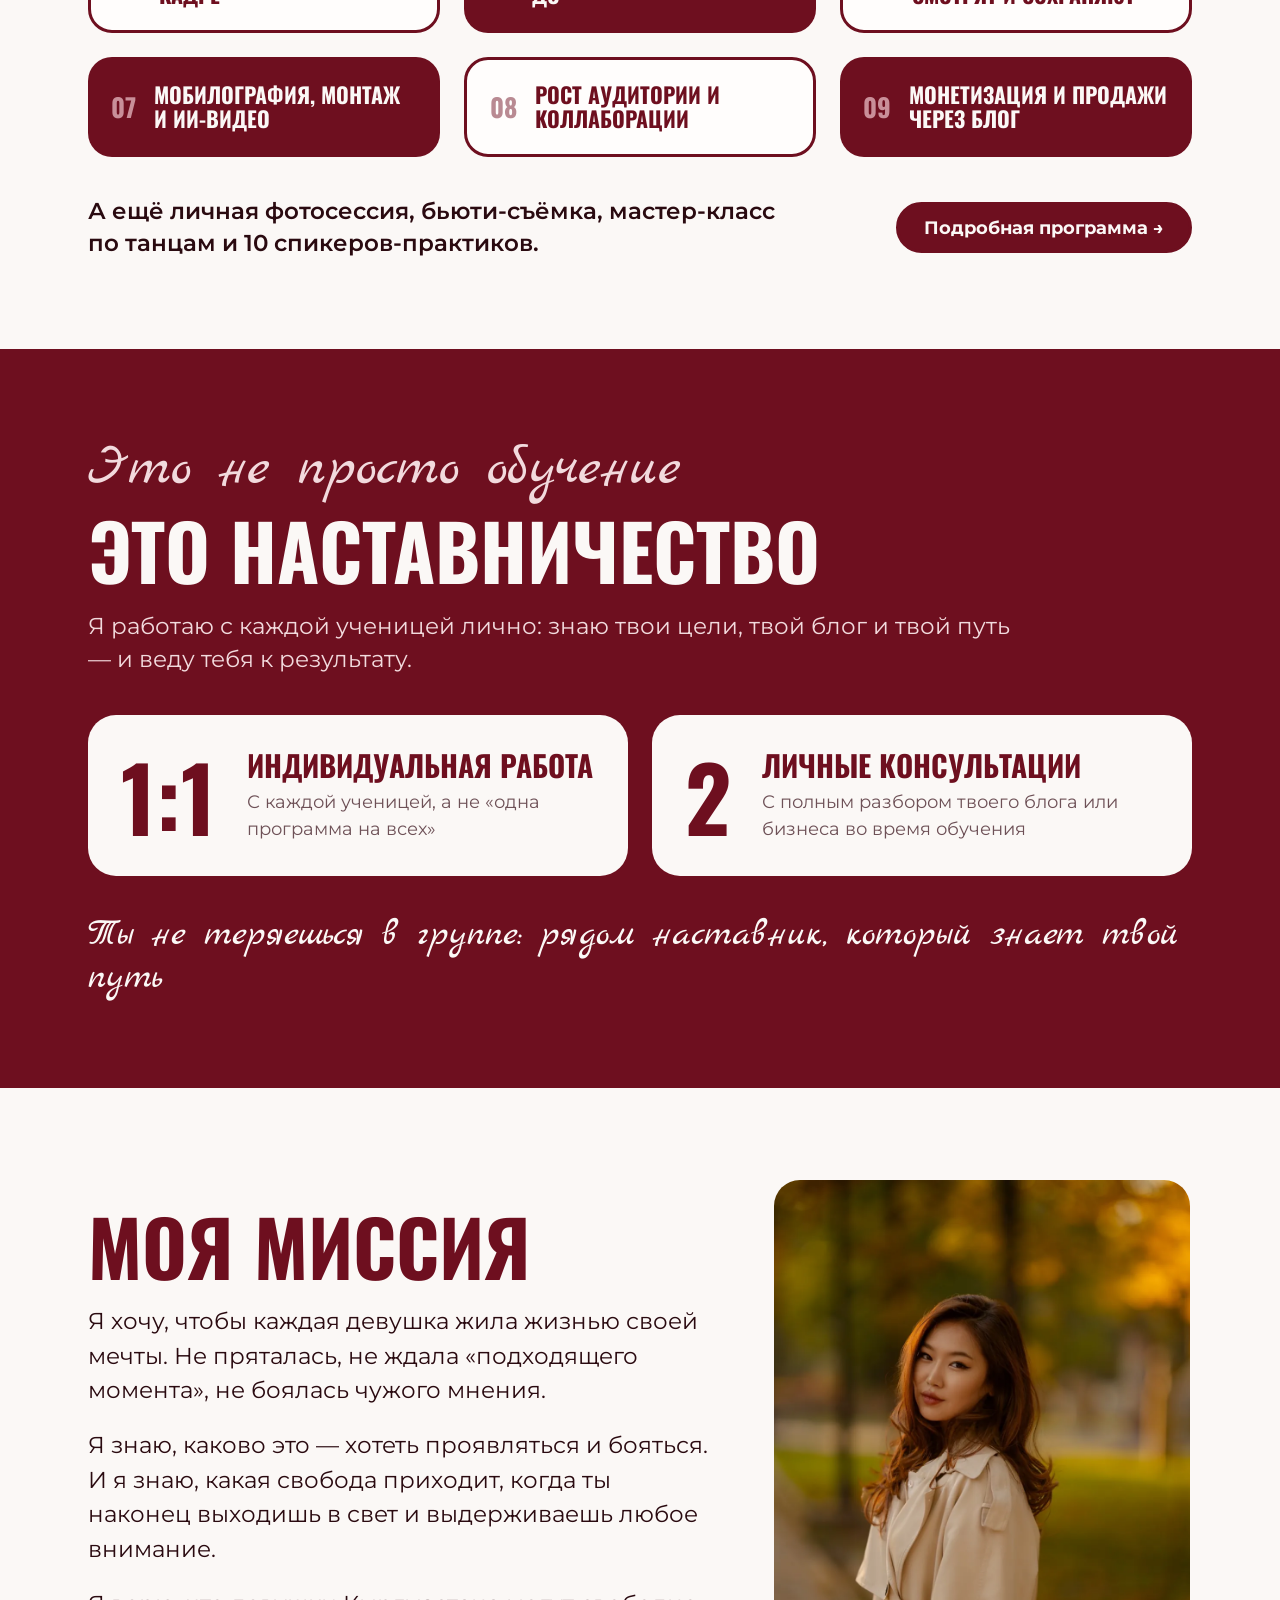
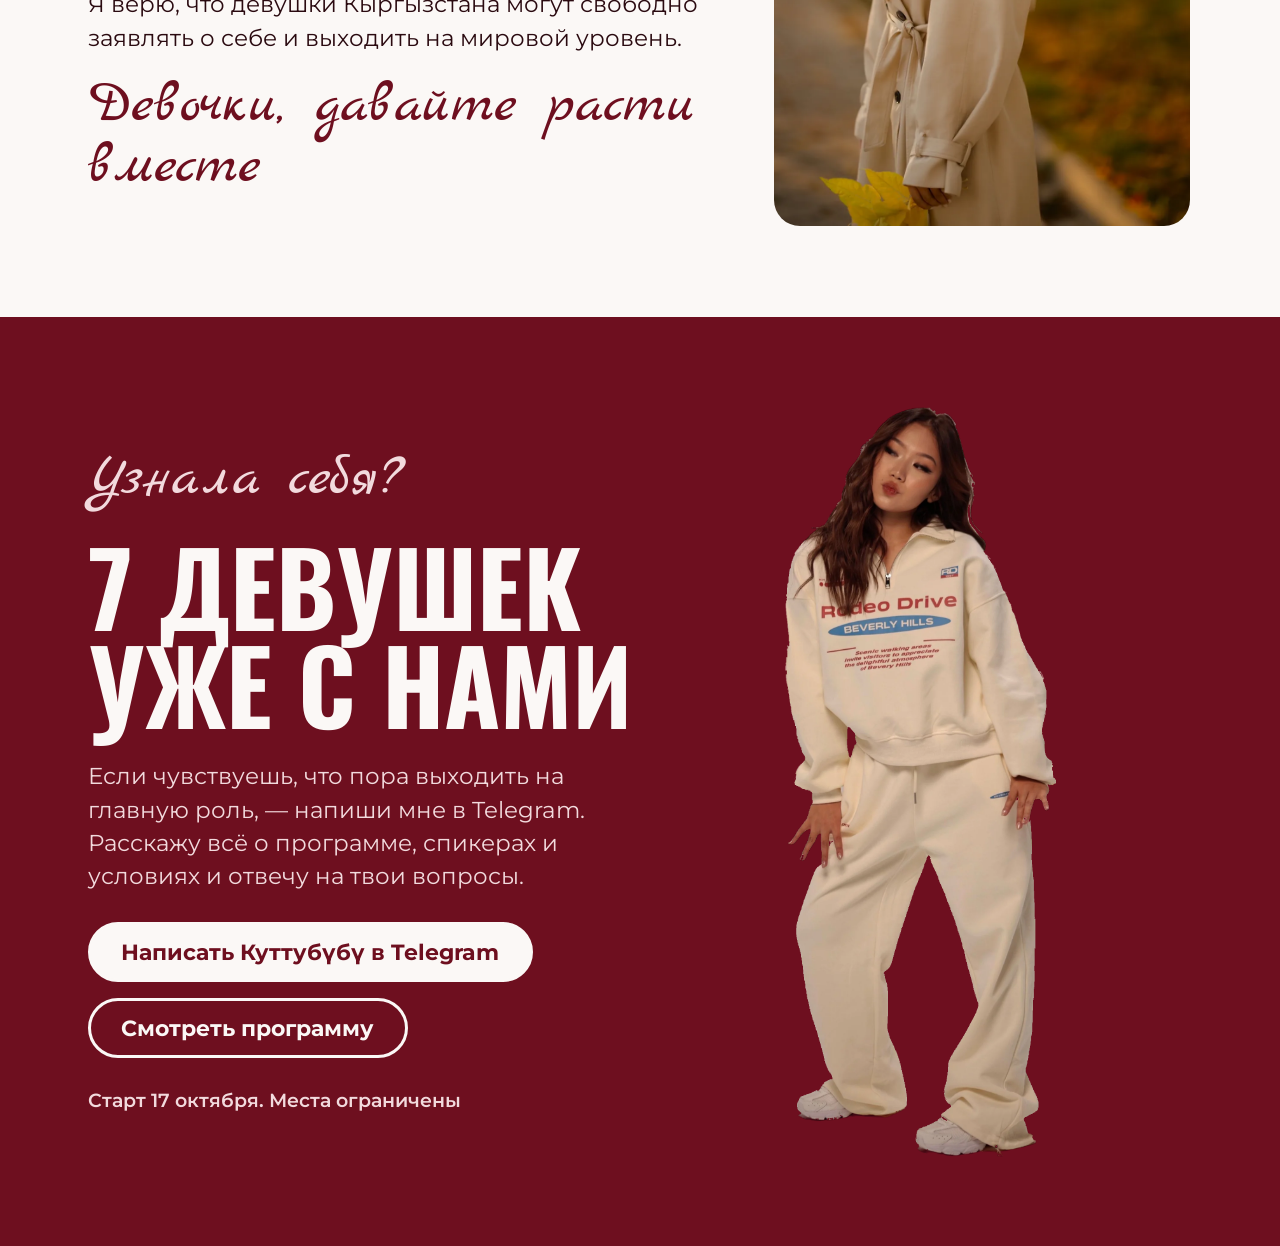
==== commit fee908bc: "asd" ====
--- a/index.html
+++ b/index.html
@@ -61,8 +61,8 @@
    <div class="card card--milk door">
     <h3 class="h3">Тебя зовут</h3>
     <ul>
+     <li>Салоны красоты предлагают свои услуги</li>
      <li>Рестораны приглашают в гости</li>
-     <li>Салоны красоты предлагают свои услуги</li>
      <li>Бренды присылают тебе свои товары</li>
      <li>Ты в списке гостей закрытых мероприятий и премьер</li>
     </ul>
@@ -136,9 +136,8 @@
    <div class="card card--milk who"><h3 class="h3">Предприниматель</h3><p>Бизнес есть, а личного бренда нет</p></div>
    <div class="card card--milk who"><h3 class="h3">Домохозяйка или мама</h3><p>Хочешь свой доход и реализацию</p></div>
    <div class="card card--milk who"><h3 class="h3">Ищешь себя</h3><p>Студентка или в поиске своего дела: хочешь освоить новую профессию и понять, чем заниматься</p></div>
-   <div class="card card--milk who"><h3 class="h3">Красивые видео</h3><p>Снимаешь красиво, но это пока не приносит результата</p></div>
    <div class="card card--milk who"><h3 class="h3">Стеснительная</h3><p>Хочешь проявляться, но зажата и боишься камеры</p></div>
-   <div class="card card--milk who"><h3 class="h3">Хочешь красиво снимать</h3><p>Всё есть, а кадры не такие, как в голове. Научишься снимать и монтировать красиво прямо на телефон</p></div>
+   <div class="card card--milk who who--wide"><h3 class="h3">Красивые видео</h3><p>Снимаешь красиво, но это пока не приносит результата. Или кадры пока не такие, как в голове: научишься снимать и монтировать красиво прямо на телефон</p></div>
   </div>
  </div>
 </section>
--- a/assets/css/site.css
+++ b/assets/css/site.css
@@ -96,7 +96,7 @@
 .grid-4{grid-template-columns:1fr}
 @media (min-width:600px){.grid-4{grid-template-columns:repeat(2,minmax(0,1fr))}}
 @media (min-width:1024px){.grid-4{grid-template-columns:repeat(4,minmax(0,1fr))}}
-@media (min-width:600px){.grid-4 .pain--note{grid-column:span 2}}
+@media (min-width:600px){.grid-4 .pain--note,.grid-4 .who--wide{grid-column:span 2}}
 
 /* ---------- Фото ---------- */
 .photo{position:relative;overflow:hidden;border-radius:var(--r);background:var(--ph);border:2px dashed var(--num)}
